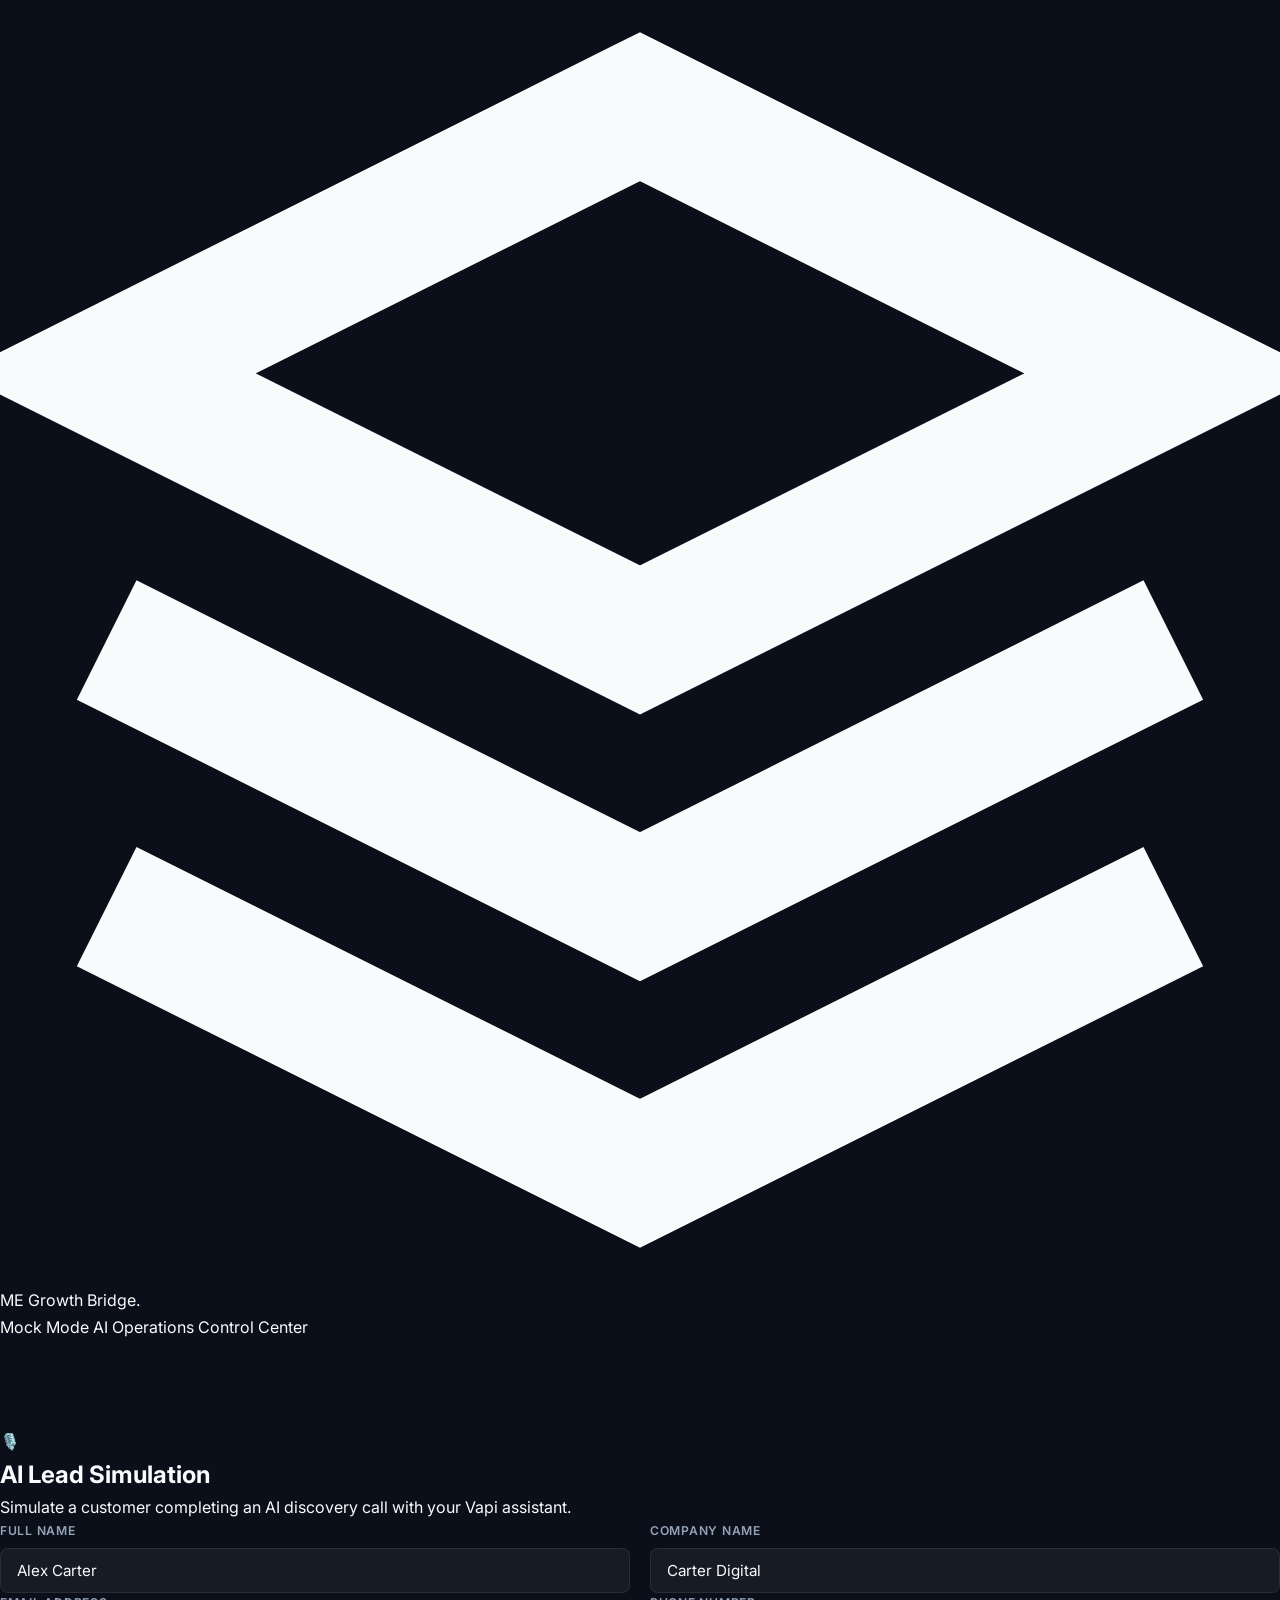
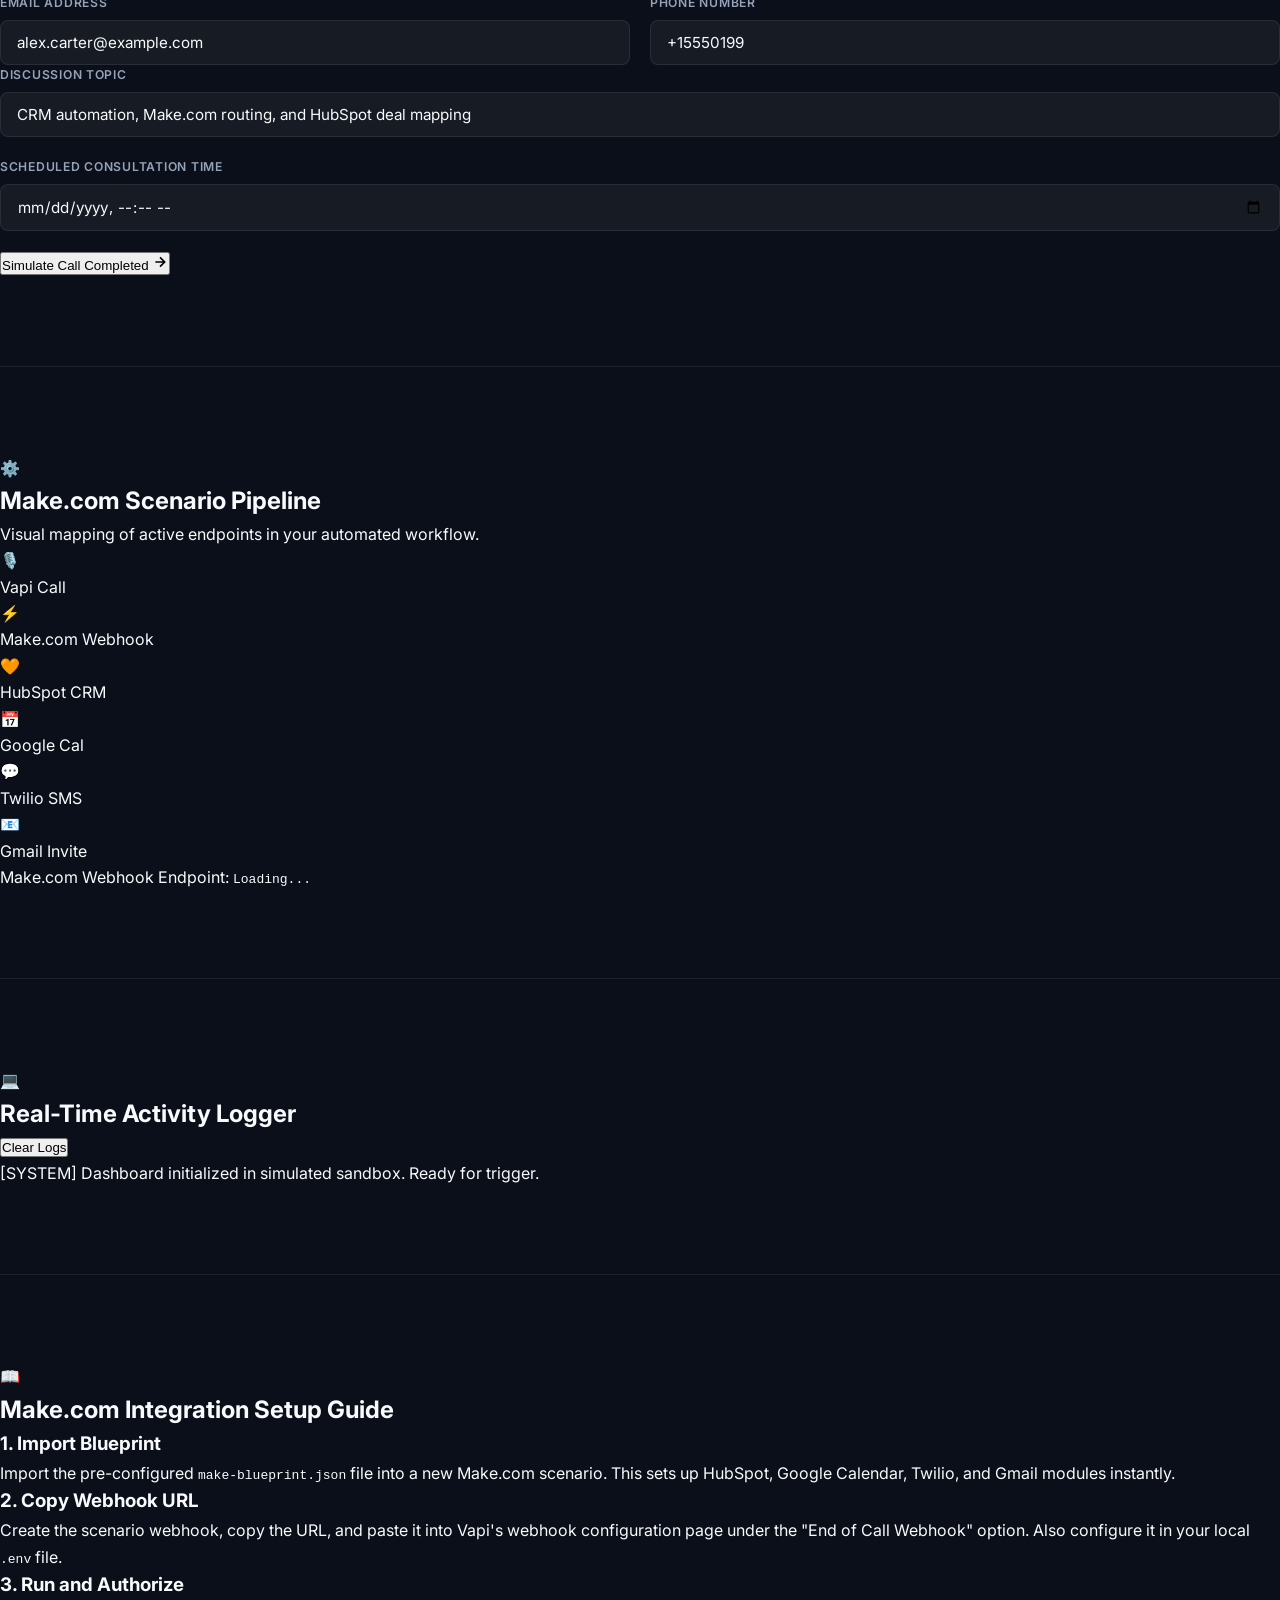
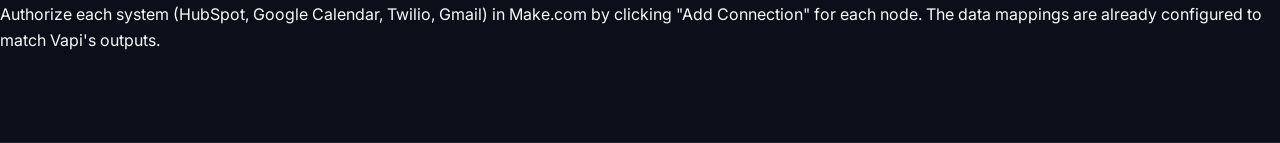
==== index.html @ a1685a14 "Update print message from 'Hello' to 'Goodbye'" ====
<!DOCTYPE html>
<html lang="en">
<head>
  <meta charset="UTF-8">
  <meta name="viewport" content="width=device-width, initial-scale=1.0">
  <title>AI Operations Control Center | ME Growth Bridge</title>
  <link rel="preconnect" href="https://fonts.googleapis.com">
  <link rel="preconnect" href="https://fonts.gstatic.com" crossorigin>
  <link href="https://fonts.googleapis.com/css2?family=Inter:wght@300;400;500;600;700&family=Outfit:wght@400;500;600;700;800&family=Space+Grotesk:wght@500;700&display=swap" rel="stylesheet">
  <link rel="stylesheet" href="styles.css">
</head>
<body>

  <!-- Top Decorative Orbs -->
  <div class="decor-orb orb-gold"></div>
  <div class="decor-orb orb-cyan"></div>
  <div class="grid-lines"></div>

  <div class="app-container">
    <!-- Header -->
    <header class="main-header">
      <div class="logo-area">
        <svg class="logo-icon" viewBox="0 0 24 24" fill="none" stroke="currentColor" stroke-width="2.5">
          <path d="M12 2L2 7l10 5 10-5-10-5zM2 17l10 5 10-5M2 12l10 5 10-5" />
        </svg>
        <span class="logo-text">ME Growth <span class="logo-accent">Bridge.</span></span>
      </div>
      <div class="header-status">
        <span class="status-indicator live" id="connectionStatus">Mock Mode</span>
        <span class="status-label">AI Operations Control Center</span>
      </div>
    </header>

    <!-- Main Workspace Grid -->
    <div class="dashboard-grid">
      
      <!-- Left Panel: Simulator Form -->
      <section class="panel glass-card simulator-panel">
        <div class="panel-header">
          <div class="panel-icon">🎙️</div>
          <h2>AI Lead Simulation</h2>
        </div>
        <p class="panel-subtitle">Simulate a customer completing an AI discovery call with your Vapi assistant.</p>
        
        <form id="simulatorForm">
          <div class="form-row">
            <div class="form-group">
              <label for="leadName">Full Name</label>
              <input type="text" id="leadName" value="Alex Carter" placeholder="e.g. Alex Carter" required>
            </div>
            <div class="form-group">
              <label for="leadCompany">Company Name</label>
              <input type="text" id="leadCompany" value="Carter Digital" placeholder="e.g. Carter Digital" required>
            </div>
          </div>

          <div class="form-row">
            <div class="form-group">
              <label for="leadEmail">Email Address</label>
              <input type="email" id="leadEmail" value="alex.carter@example.com" placeholder="e.g. alex@example.com" required>
            </div>
            <div class="form-group">
              <label for="leadPhone">Phone Number</label>
              <input type="tel" id="leadPhone" value="+15550199" placeholder="e.g. +15550199" required>
            </div>
          </div>

          <div class="form-group">
            <label for="leadTopic">Discussion Topic</label>
            <input type="text" id="leadTopic" value="CRM automation, Make.com routing, and HubSpot deal mapping" placeholder="What does the lead want to discuss?" required>
          </div>

          <div class="form-group">
            <label for="scheduledTime">Scheduled Consultation Time</label>
            <input type="datetime-local" id="scheduledTime" required>
          </div>

          <button type="submit" class="btn-trigger" id="triggerBtn">
            <span class="btn-text">Simulate Call Completed</span>
            <svg class="btn-arrow" viewBox="0 0 24 24" fill="none" stroke="currentColor" stroke-width="2.5"><path d="M5 12h14M12 5l7 7-7 7"/></svg>
          </button>
        </form>
      </section>

      <!-- Right Panel: Visual flow & mapping -->
      <section class="panel glass-card orchestrator-panel">
        <div class="panel-header">
          <div class="panel-icon">⚙️</div>
          <h2>Make.com Scenario Pipeline</h2>
        </div>
        <p class="panel-subtitle">Visual mapping of active endpoints in your automated workflow.</p>

        <!-- Pipeline Diagram -->
        <div class="pipeline-container">
          <div class="pipeline-row">
            <div class="node node-vapi active" id="node-vapi">
              <div class="node-icon">🎙️</div>
              <span class="node-label">Vapi Call</span>
            </div>
            
            <div class="pipeline-link">
              <div class="link-pulse" id="pulse-vapi-make"></div>
            </div>

            <div class="node node-make" id="node-make">
              <div class="node-icon">⚡</div>
              <span class="node-label">Make.com Webhook</span>
            </div>
          </div>

          <div class="pipeline-branches">
            <!-- HubSpot -->
            <div class="branch-path">
              <div class="branch-line line-hubspot"></div>
              <div class="node node-endpoint" id="node-hubspot">
                <div class="node-icon">🧡</div>
                <span class="node-label">HubSpot CRM</span>
              </div>
            </div>

            <!-- Calendar -->
            <div class="branch-path">
              <div class="branch-line line-calendar"></div>
              <div class="node node-endpoint" id="node-calendar">
                <div class="node-icon">📅</div>
                <span class="node-label">Google Cal</span>
              </div>
            </div>

            <!-- Twilio -->
            <div class="branch-path">
              <div class="branch-line line-twilio"></div>
              <div class="node node-endpoint" id="node-twilio">
                <div class="node-icon">💬</div>
                <span class="node-label">Twilio SMS</span>
              </div>
            </div>

            <!-- Gmail -->
            <div class="branch-path">
              <div class="branch-line line-gmail"></div>
              <div class="node node-endpoint" id="node-gmail">
                <div class="node-icon">📧</div>
                <span class="node-label">Gmail Invite</span>
              </div>
            </div>
          </div>
        </div>

        <div class="webhook-display">
          <span class="webhook-label">Make.com Webhook Endpoint:</span>
          <code class="webhook-url" id="webhookUrlText">Loading...</code>
        </div>
      </section>

    </div>

    <!-- Live Execution Logs -->
    <section class="panel glass-card console-panel">
      <div class="panel-header">
        <div class="panel-icon">💻</div>
        <h2>Real-Time Activity Logger</h2>
        <button class="btn-clear" id="clearLogsBtn">Clear Logs</button>
      </div>
      <div class="console-body" id="consoleLogs">
        <div class="console-line system">[SYSTEM] Dashboard initialized in simulated sandbox. Ready for trigger.</div>
      </div>
    </section>

    <!-- Bottom Guide Panel -->
    <section class="panel glass-card guide-panel">
      <div class="panel-header">
        <div class="panel-icon">📖</div>
        <h2>Make.com Integration Setup Guide</h2>
      </div>
      <div class="guide-grid">
        <div class="guide-step">
          <h3>1. Import Blueprint</h3>
          <p>Import the pre-configured <code class="code-link" onclick="location.href='/make-blueprint.json'">make-blueprint.json</code> file into a new Make.com scenario. This sets up HubSpot, Google Calendar, Twilio, and Gmail modules instantly.</p>
        </div>
        <div class="guide-step">
          <h3>2. Copy Webhook URL</h3>
          <p>Create the scenario webhook, copy the URL, and paste it into Vapi's webhook configuration page under the "End of Call Webhook" option. Also configure it in your local <code>.env</code> file.</p>
        </div>
        <div class="guide-step">
          <h3>3. Run and Authorize</h3>
          <p>Authorize each system (HubSpot, Google Calendar, Twilio, Gmail) in Make.com by clicking "Add Connection" for each node. The data mappings are already configured to match Vapi's outputs.</p>
        </div>
      </div>
    </section>
  </div>

  <script src="app.js"></script>
</body>
</html>
---- styles.css ----
/* ── Reset ── */
*, *::before, *::after { box-sizing: border-box; margin: 0; padding: 0; }
:root {
--bg: #0B0F19;
--bg-mid: #111827;
--bg-card: rgba(17,24,39,0.6);
--border: rgba(255,255,255,0.08);
--border-gold: rgba(255,184,0,0.25);
--text: #F8FAFC;
--muted: #94A3B8;
--muted-light: #64748B;
--cyan: #00F0FF;
--cyan-dim: rgba(0,240,255,0.12);
--gold: #FFB800;
--gold-dim: rgba(255,184,0,0.12);
--font-display:'Space Grotesk', sans-serif;
--font-serif: 'DM Serif Display', Georgia, serif;
--font-body: 'Inter', sans-serif;
--radius-sm: 8px;
--radius-md: 16px;
--radius-lg: 24px;
--radius-xl: 32px;
--transition: 0.25s ease;
}

/* ── Selected Work ── */
.selected-work {
  margin-top: 2.5rem;
  padding: 1.25rem 1.75rem;
  background: var(--bg-card);
  border: 1px solid var(--border);
  border-radius: var(--radius-md);
  backdrop-filter: blur(12px);
  display: inline-flex;
  flex-direction: column;
  gap: 0.5rem;
  transition: border-color 0.35s ease, transform 0.35s ease;
}

.selected-work:hover {
  border-color: var(--border-gold);
  transform: translateY(-2px);
}

.selected-label {
  font-size: 0.68rem;
  text-transform: uppercase;
  letter-spacing: 0.18em;
  color: var(--gold);
  font-weight: 600;
  margin: 0;
}

.selected-companies {
  display: flex;
  align-items: center;
  gap: 0.85rem;
  flex-wrap: wrap;
  font-family: var(--font-display);
  font-size: 0.95rem;
  font-weight: 600;
  color: var(--text);
}

.selected-companies .divider {
  color: var(--gold);
  font-size: 0.55rem;
  opacity: 0.7;
}

.company-name {
  transition: color var(--transition);
}

.selected-work:hover .company-name {
  color: var(--gold);
}

@media (max-width: 768px) {
  .selected-work {
    width: 100%;
    text-align: center;
    align-items: center;
    padding: 1.25rem 1rem;
  }
  .selected-companies {
    justify-content: center;
  }
}html {
  scroll-behavior: smooth;
}

body {
  font-family: var(--font-body);
  background: var(--bg);
  color: var(--text);
  line-height: 1.65;
  overflow-x: hidden;
  -webkit-font-smoothing: antialiased;
}

a {
  color: inherit;
  text-decoration: none;
}

ul {
  list-style: none;
}

img {
  max-width: 100%;
  display: block;
}

::-webkit-scrollbar {
  width: 6px;
}

::-webkit-scrollbar-track {
  background: var(--bg);
}

::-webkit-scrollbar-thumb {
  background: var(--muted-light);
  border-radius: 3px;
}

/* ── Reveal Animation ── */
.reveal {
  opacity: 0;
  transform: translateY(28px);
  transition: opacity 0.75s cubic-bezier(0.16,1,0.3,1), transform 0.75s cubic-bezier(0.16,1,0.3,1);
}

.reveal.active {
  opacity: 1;
  transform: translateY(0);
}

/* ── Container ── */
.container {
  max-width: 1120px;
  margin: 0 auto;
  padding: 0 2rem;
}

/* ============================================
   NAVIGATION
   ============================================ */

nav {
  position: fixed;
  top: 0;
  left: 0;
  right: 0;
  z-index: 100;
  padding: 1.25rem 0;
  transition: all 0.3s ease;
}

nav.scrolled {
  background: rgba(11,15,25,0.88);
  backdrop-filter: blur(20px);
  -webkit-backdrop-filter: blur(20px);
  border-bottom: 1px solid var(--border);
  padding: 0.9rem 0;
}

nav .container {
  display: flex;
  justify-content: space-between;
  align-items: center;
}

/* ── FIXED: Navbar Logo ── */
.nav-brand{
    display:flex;
    align-items:center;
    gap:12px;
    text-decoration:none;
}

.brand-logo{
    width:44px;
    height:44px;
    display:block;
    flex-shrink:0;
}

.brand-text{
    font-family:var(--font-display);
    font-size:1rem;
    font-weight:700;
    color:var(--text);
    white-space:nowrap;
    line-height:1;
}

.brand-text .accent{
    color:var(--gold);
}

/* ── Nav Links ── */
.nav-links {
  display: flex;
  align-items: center;
  gap: 2rem;
  list-style: none;
}

.nav-links a {
  font-size: 0.88rem;
  font-weight: 500;
  color: var(--muted);
  transition: color var(--transition);
  position: relative;
}

.nav-links a:hover {
  color: var(--text);
}

.nav-links a::after {
  content: '';
  position: absolute;
  bottom: -4px;
  left: 0;
  width: 0;
  height: 1px;
  background: var(--cyan);
  transition: width var(--transition);
}

.nav-links a:hover::after {
  width: 100%;
}

.nav-cta {
  background: linear-gradient(135deg, var(--cyan), #00c2cc) !important;
  color: var(--bg) !important;
  padding: 0.55rem 1.25rem;
  border-radius: 100px;
  font-weight: 600;
  transition: transform var(--transition), box-shadow var(--transition) !important;
}

.nav-cta::after {
  display: none !important;
}

.nav-cta:hover {
  transform: translateY(-2px);
  box-shadow: 0 8px 24px rgba(0,240,255,0.28) !important;
}

/* ── Mobile Toggle ── */
.nav-toggle {
  display: none;
  flex-direction: column;
  gap: 5px;
  background: none;
  border: none;
  cursor: pointer;
  padding: 4px;
}

.nav-toggle span {
  display: block;
  width: 22px;
  height: 2px;
  background: var(--text);
  border-radius: 2px;
  transition: transform var(--transition), opacity var(--transition);
}

.nav-toggle.active span:nth-child(1) {
  transform: translateY(7px) rotate(45deg);
}

.nav-toggle.active span:nth-child(2) {
  opacity: 0;
}

.nav-toggle.active span:nth-child(3) {
  transform: translateY(-7px) rotate(-45deg);
}

/* ── Mobile Menu ── */
.mobile-menu {
  display: none;
  position: absolute;
  top: 100%;
  left: 0;
  right: 0;
  z-index: 99;
  background: rgba(11,15,25,0.97);
  backdrop-filter: blur(20px);
  border-bottom: 1px solid var(--border);
  padding: 1.5rem 2rem;
}

.mobile-menu.active {
  display: block;
}

.mobile-menu ul {
  display: flex;
  flex-direction: column;
  gap: 1.25rem;
}

.mobile-menu a {
  font-size: 1rem;
  font-weight: 500;
  color: var(--muted);
  transition: color var(--transition);
}

.mobile-menu a:hover {
  color: var(--text);
}

/* ============================================
   HERO SECTION
   ============================================ */

.hero {
  min-height: 100vh;
  display: flex;
  align-items: center;
  position: relative;
  overflow: hidden;
  padding-top: 80px;
}

.hero-bg {
  position: absolute;
  inset: 0;
  z-index: 0;
}

.orb {
  position: absolute;
  border-radius: 50%;
  filter: blur(80px);
  opacity: 0.35;
  animation: float 20s infinite ease-in-out;
}

.orb-1 {
  width: 560px;
  height: 560px;
  background: var(--cyan);
  top: -180px;
  right: -80px;
  animation-delay: 0s;
}

.orb-2 {
  width: 480px;
  height: 480px;
  background: var(--gold);
  bottom: -120px;
  left: -80px;
  animation-delay: -6s;
}

.orb-3 {
  width: 280px;
  height: 280px;
  background: #8B5CF6;
  top: 40%;
  left: 32%;
  opacity: 0.18;
  animation-delay: -12s;
}

@keyframes float {
  0%, 100% { transform: translate(0,0) scale(1); }
  33% { transform: translate(28px,-28px) scale(1.08); }
  66% { transform: translate(-18px,18px) scale(0.94); }
}

.grid-overlay {
  position: absolute;
  inset: 0;
  background-image:
    linear-gradient(rgba(255,255,255,0.025) 1px, transparent 1px),
    linear-gradient(90deg, rgba(255,255,255,0.025) 1px, transparent 1px);
  background-size: 60px 60px;
  mask-image: radial-gradient(ellipse at center, black 40%, transparent 80%);
  -webkit-mask-image: radial-gradient(ellipse at center, black 40%, transparent 80%);
  z-index: 1;
}

.hero-content {
  position: relative;
  z-index: 2;
  max-width: 860px;
}

.hero-badge {
  display: inline-flex;
  align-items: center;
  gap: 8px;
  padding: 7px 16px;
  background: var(--cyan-dim);
  border: 1px solid rgba(0,240,255,0.2);
  border-radius: 100px;
  font-size: 0.82rem;
  color: var(--cyan);
  margin-bottom: 2rem;
  backdrop-filter: blur(10px);
}

.hero-badge .dot {
  width: 7px;
  height: 7px;
  background: var(--cyan);
  border-radius: 50%;
  animation: pulse 2s infinite;
}

@keyframes pulse {
  0%, 100% { opacity: 1; }
  50% { opacity: 0.3; }
}

.hero-eyebrow {
  font-size: 0.72rem;
  font-weight: 600;
  letter-spacing: 0.18em;
  text-transform: uppercase;
  color: var(--muted);
  margin-bottom: 0.75rem;
}

.hero h1 {
  font-family: var(--font-serif);
  font-size: clamp(2.4rem, 6vw, 3.8rem);
  font-weight: 400;
  line-height: 1.1;
  margin-bottom: 1.25rem;
}

.hero h1 .line-gold {
  color: var(--gold);
}

.hero h1 .line-cyan {
  color: var(--cyan);
}

.hero-sub {
  font-size: clamp(0.95rem, 1.8vw, 1.1rem);
  color: var(--muted);
  max-width: 560px;
  margin-bottom: 0.75rem;
  line-height: 1.7;
}

.hero-avail {
  font-size: 0.95rem;
  font-weight: 600;
  color: var(--text);
  max-width: 560px;
  margin-bottom: 1.75rem;
}

.hero-actions {
  display: flex;
  flex-wrap: wrap;
  gap: 0.75rem;
  margin-bottom: 1.75rem;
}

/* ── Buttons ── */
.btn-primary {
  display: inline-flex;
  align-items: center;
  gap: 8px;
  padding: 0.7rem 1.6rem;
  background: linear-gradient(135deg, var(--gold), #e0a800);
  color: #0B0F19;
  font-weight: 700;
  font-size: 0.88rem;
  border: none;
  border-radius: var(--radius-sm);
  cursor: pointer;
  transition: transform var(--transition), box-shadow var(--transition);
}

.btn-primary:hover {
  transform: translateY(-2px);
  box-shadow: 0 12px 32px rgba(255,184,0,0.3);
}

.btn-ghost {
  display: inline-flex;
  align-items: center;
  gap: 8px;
  padding: 0.7rem 1.6rem;
  background: transparent;
  color: var(--text);
  font-weight: 500;
  font-size: 0.88rem;
  border: 1px solid var(--border);
  border-radius: var(--radius-sm);
  transition: border-color var(--transition), color var(--transition), transform var(--transition);
}

.btn-ghost:hover {
  border-color: var(--cyan);
  color: var(--cyan);
  transform: translateY(-2px);
}

/* ── Language Pills ── */
.lang-pills {
  display: flex;
  flex-wrap: wrap;
  gap: 0.5rem;
}

.lang-pill {
  padding: 0.3rem 0.75rem;
  background: var(--bg-card);
  border: 1px solid var(--border);
  border-radius: 100px;
  font-size: 0.78rem;
  color: var(--muted);
  backdrop-filter: blur(8px);
  transition: border-color var(--transition), color var(--transition);
}

.lang-pill:hover {
  border-color: var(--gold);
  color: var(--gold);
}

/* ── Selected Work ── */
.selected-work {
  margin-top: 2.5rem;
  padding: 1.25rem 1.75rem;
  background: rgba(17, 24, 39, 0.6);
  border: 1px solid rgba(255, 255, 255, 0.08);
  border-radius: 16px;
  backdrop-filter: blur(12px);
  -webkit-backdrop-filter: blur(12px);
  display: inline-flex;
  flex-direction: column;
  gap: 0.5rem;
  transition: border-color 0.35s ease, transform 0.35s ease;
}

.selected-work:hover {
  border-color: rgba(255, 184, 0, 0.25);
  transform: translateY(-2px);
}

.selected-label {
  font-size: 0.68rem;
  text-transform: uppercase;
  letter-spacing: 0.18em;
  color: #FFB800;
  font-weight: 600;
  margin: 0;
}

.selected-companies {
  display: flex;
  align-items: center;
  gap: 0.85rem;
  flex-wrap: wrap;
  font-family: 'Space Grotesk', sans-serif;
  font-size: 0.95rem;
  font-weight: 600;
  color: #F8FAFC;
}

.selected-companies .divider {
  color: #FFB800;
  font-size: 0.55rem;
  opacity: 0.7;
}

.company-name {
  transition: color 0.25s ease;
}

.selected-work:hover .company-name {
  color: #FFB800;
}

@media (max-width: 768px) {
  .selected-work {
    width: 100%;
    text-align: center;
    align-items: center;
    padding: 1.25rem 1rem;
  }
  .selected-companies {
    justify-content: center;
  }
}

/* ============================================
   CREDIBILITY STRIP
   ============================================ */

.credibility {
  padding: 3.5rem 0;
  border-bottom: 1px solid var(--border);
}

.cred-grid {
  display: grid;
  grid-template-columns: repeat(4, 1fr);
  gap: 1px;
  background: var(--border);
  border: 1px solid var(--border);
  border-radius: var(--radius-md);
  overflow: hidden;
}

.cred-card {
  background: var(--bg-card);
  padding: 1.75rem 1.25rem;
  display: flex;
  flex-direction: column;
  align-items: center;
  gap: 0.5rem;
  text-align: center;
  backdrop-filter: blur(12px);
  transition: background var(--transition);
}

.cred-card:hover {
  background: rgba(255,184,0,0.06);
}

.cred-icon {
  color: var(--gold);
  font-size: 0.55rem;
  opacity: 0.7;
}

.cred-number {
  font-family: var(--font-display);
  font-size: 1.5rem;
  font-weight: 700;
  color: var(--cyan);
  word-break: break-word;
  overflow-wrap: break-word;
}

.cred-label {
  font-size: 0.82rem;
  font-weight: 600;
  color: var(--muted);
  line-height: 1.3;
}

/* ============================================
   SECTION SHARED STYLES
   ============================================ */

section {
  padding: 5.5rem 0;
  border-bottom: 1px solid var(--border);
}

.section-eyebrow {
  font-size: 0.72rem;
  font-weight: 600;
  letter-spacing: 0.18em;
  text-transform: uppercase;
  color: var(--gold);
  margin-bottom: 0.75rem;
}

.section-title {
  font-family: var(--font-serif);
  font-size: clamp(1.75rem, 4vw, 2.6rem);
  font-weight: 400;
  line-height: 1.2;
  margin-bottom: 1.25rem;
}

.section-desc {
  color: var(--muted);
  font-size: 1rem;
  max-width: 580px;
  line-height: 1.7;
}

.ampersand {
  color: var(--gold);
  font-style: italic;
}

/* ============================================
   FEATURED PROJECT
   ============================================ */

.project-card {
  border-radius: var(--radius-xl);
  border: 1px solid var(--border);
  background: var(--bg-card);
  overflow: hidden;
  backdrop-filter: blur(16px);
  transition: transform 0.35s ease, border-color 0.35s ease, box-shadow 0.35s ease;
  cursor: pointer;
}

.project-card:hover {
  transform: translateY(-5px);
  border-color: rgba(255,184,0,0.3);
  box-shadow: 0 20px 56px rgba(0,0,0,0.4);
}

.project-thumbnail {
  position: relative;
  overflow: hidden;
  aspect-ratio: 16/7;
  background: #0d1017;
}

.project-thumbnail img {
  width: 100%;
  height: 100%;
  object-fit: cover;
  opacity: 0.78;
  transition: transform 0.45s ease, opacity 0.35s ease;
}

.project-card:hover .project-thumbnail img {
  transform: scale(1.03);
  opacity: 0.9;
}

.play-button {
  position: absolute;
  left: 50%;
  top: 50%;
  transform: translate(-50%, -50%);
  width: 72px;
  height: 72px;
  border-radius: 50%;
  background: rgba(255,184,0,0.92);
  display: flex;
  align-items: center;
  justify-content: center;
  box-shadow: 0 12px 32px rgba(255,184,0,0.3);
  transition: transform 0.3s ease, box-shadow 0.3s ease;
}

.play-button svg {
  width: 28px;
  height: 28px;
  fill: #0B0F19;
  margin-left: 3px;
}

.project-card:hover .play-button {
  transform: translate(-50%, -50%) scale(1.1);
}

.project-overlay {
  position: absolute;
  left: 0;
  right: 0;
  bottom: 0;
  padding: 1.25rem 1.5rem;
  background: linear-gradient(to top, rgba(8,10,18,0.88), transparent);
  display: flex;
  justify-content: flex-end;
}

.overlay-label {
  font-size: 0.72rem;
  color: var(--gold);
  text-transform: uppercase;
  letter-spacing: 0.12em;
  font-weight: 700;
}

.project-meta-wrap {
  padding: 2rem;
}

.project-tags {
  display: flex;
  flex-wrap: wrap;
  gap: 0.6rem;
  margin-bottom: 1.5rem;
}

.tag {
  padding: 0.4rem 0.85rem;
  border-radius: 100px;
  background: var(--cyan-dim);
  border: 1px solid rgba(0,240,255,0.18);
  color: #67c8ff;
  font-size: 0.76rem;
  font-weight: 600;
}

.project-desc {
  color: var(--muted);
  font-size: 0.95rem;
  line-height: 1.85;
  max-width: 780px;
  margin-bottom: 1.75rem;
}

.project-facts {
  display: grid;
  gap: 1.1rem;
  margin-bottom: 1.75rem;
}

.fact {
  padding-bottom: 0.85rem;
  border-bottom: 1px solid rgba(255,255,255,0.06);
}

.fact:last-child {
  border-bottom: none;
  padding-bottom: 0;
}

.fact-label {
  display: block;
  color: var(--gold);
  font-size: 0.72rem;
  text-transform: uppercase;
  letter-spacing: 0.15em;
  font-weight: 700;
  margin-bottom: 0.3rem;
}

.fact-value {
  display: block;
  color: var(--text);
  font-size: 0.92rem;
  line-height: 1.7;
}

.project-note {
  margin-top: 1.25rem;
  padding-left: 1rem;
  border-left: 2px solid var(--gold);
  color: var(--muted);
  font-size: 0.86rem;
  font-style: italic;
  line-height: 1.75;
}

.project-link {
  display: inline-flex;
  align-items: center;
  gap: 0.5rem;
  color: var(--gold);
  font-size: 0.9rem;
  font-weight: 600;
  margin-top: 1.25rem;
  transition: gap var(--transition);
}

.project-link svg {
  width: 15px;
  height: 15px;
  transition: transform var(--transition);
}

.project-card:hover .project-link {
  gap: 0.75rem;
}

.project-card:hover .project-link svg {
  transform: translate(3px, -3px);
}

/* ============================================
   VOICE AI PROJECT SECTION
   ============================================ */

/* ── Card layout ── */
.voice-ai-card {
  display: grid;
  grid-template-columns: 1fr 1fr;
  gap: 2.5rem;
  background: var(--bg-card);
  border: 1px solid var(--border);
  border-radius: var(--radius-xl);
  padding: 2.5rem;
  backdrop-filter: blur(16px);
  overflow: hidden;
  position: relative;
}

.voice-ai-card::before {
  content: '';
  position: absolute;
  inset: 0;
  background: radial-gradient(ellipse at 80% 20%, rgba(0,240,255,0.04) 0%, transparent 60%),
              radial-gradient(ellipse at 20% 80%, rgba(255,184,0,0.04) 0%, transparent 60%);
  pointer-events: none;
}

/* ── Tag variant: gold ── */
.tag-gold {
  background: var(--gold-dim) !important;
  border-color: rgba(255,184,0,0.25) !important;
  color: var(--gold) !important;
}

/* ── Status badge ── */
.status-badge {
  display: inline-flex;
  align-items: center;
  gap: 6px;
  padding: 0.25rem 0.75rem;
  background: rgba(139,92,246,0.12);
  border: 1px solid rgba(139,92,246,0.25);
  border-radius: 100px;
  font-size: 0.8rem;
  font-weight: 600;
  color: #c4b5fd;
}

.status-dot {
  width: 6px;
  height: 6px;
  border-radius: 50%;
  background: #a78bfa;
  animation: pulse 2s infinite;
}

/* ── Pipeline container ── */
.vai-pipeline {
  display: flex;
  flex-direction: column;
  align-items: center;
  gap: 0;
  padding: 1.5rem 1rem;
  background: rgba(7,10,19,0.5);
  border: 1px solid var(--border);
  border-radius: var(--radius-lg);
  position: relative;
}

.pipeline-label {
  font-size: 0.68rem;
  text-transform: uppercase;
  letter-spacing: 0.16em;
  font-weight: 700;
  color: var(--muted-light);
  margin-bottom: 1.25rem;
  align-self: flex-start;
}

/* ── Pipeline nodes (main chain) ── */
.pipe-node {
  display: flex;
  flex-direction: column;
  align-items: center;
  gap: 0.4rem;
  padding: 0.85rem 1.1rem;
  border-radius: var(--radius-md);
  border: 1px solid var(--border);
  background: rgba(17,24,39,0.8);
  width: 100%;
  transition: border-color var(--transition), box-shadow var(--transition);
  position: relative;
  z-index: 2;
}

.pipe-node__icon {
  width: 36px;
  height: 36px;
  display: flex;
  align-items: center;
  justify-content: center;
  border-radius: var(--radius-sm);
}

.pipe-node__icon svg {
  width: 20px;
  height: 20px;
}

.pipe-node__label {
  font-family: var(--font-display);
  font-size: 0.85rem;
  font-weight: 700;
  color: var(--text);
}

.pipe-node__sub {
  font-size: 0.72rem;
  color: var(--muted);
  font-weight: 400;
}

/* Node color variants */
.pipe-node--user {
  border-color: rgba(255,255,255,0.1);
}
.pipe-node--user .pipe-node__icon {
  background: rgba(255,255,255,0.06);
  color: var(--muted);
}

.pipe-node--vapi {
  border-color: rgba(0,240,255,0.25);
}
.pipe-node--vapi .pipe-node__icon {
  background: rgba(0,240,255,0.1);
  color: var(--cyan);
}
.pipe-node--vapi .pipe-node__icon svg { stroke: var(--cyan); }

.pipe-node--webhook {
  border-color: rgba(139,92,246,0.3);
}
.pipe-node--webhook .pipe-node__icon {
  background: rgba(139,92,246,0.1);
}
.pipe-node--webhook .pipe-node__icon svg { stroke: #a78bfa; }

.pipe-node--make {
  border-color: rgba(255,184,0,0.35);
  box-shadow: 0 0 20px rgba(255,184,0,0.08);
}
.pipe-node--make .pipe-node__icon {
  background: rgba(255,184,0,0.12);
}
.pipe-node--make .pipe-node__icon svg { stroke: var(--gold); }

/* ── Connector arrows ── */
.pipe-arrow {
  width: 2px;
  height: 22px;
  display: flex;
  align-items: center;
  justify-content: center;
  position: relative;
  z-index: 1;
}

.pipe-arrow__line {
  width: 2px;
  height: 100%;
  background: linear-gradient(to bottom, rgba(255,255,255,0.1), rgba(255,255,255,0.05));
  position: relative;
  overflow: hidden;
}

.pipe-arrow__pulse {
  position: absolute;
  top: -8px;
  left: 0;
  width: 2px;
  height: 8px;
  background: linear-gradient(to bottom, transparent, var(--cyan), transparent);
  animation: flow-down 1.8s ease-in-out infinite;
  border-radius: 2px;
}

@keyframes flow-down {
  0%   { top: -8px; opacity: 0; }
  20%  { opacity: 1; }
  80%  { opacity: 1; }
  100% { top: 100%; opacity: 0; }
}

/* ── Branch connector (Make -> 4 destinations) ── */
.pipe-branch {
  width: 100%;
  display: flex;
  flex-direction: column;
  align-items: center;
  position: relative;
}

.pipe-branch__stem {
  width: 2px;
  height: 16px;
  background: linear-gradient(to bottom, rgba(255,184,0,0.4), rgba(255,184,0,0.15));
  position: relative;
  overflow: hidden;
}

.pipe-branch__stem::after {
  content: '';
  position: absolute;
  top: -8px;
  left: 0;
  width: 2px;
  height: 8px;
  background: linear-gradient(to bottom, transparent, var(--gold), transparent);
  animation: flow-down-gold 1.8s ease-in-out 1.2s infinite;
  border-radius: 2px;
}

@keyframes flow-down-gold {
  0%   { top: -8px; opacity: 0; }
  20%  { opacity: 1; }
  80%  { opacity: 1; }
  100% { top: 100%; opacity: 0; }
}

.pipe-branch__rail {
  width: 100%;
  height: 2px;
  background: linear-gradient(to right, transparent 12.5%, rgba(255,184,0,0.3) 12.5%, rgba(255,184,0,0.3) 87.5%, transparent 87.5%);
}

/* ── 4 Destination nodes ── */
.pipe-destinations {
  width: 100%;
  display: grid;
  grid-template-columns: repeat(4, 1fr);
  gap: 0.6rem;
  margin-top: 0;
}

.pipe-dest {
  display: flex;
  flex-direction: column;
  align-items: center;
  gap: 0;
}

.pipe-dest__drop {
  width: 2px;
  height: 14px;
  background: rgba(255,255,255,0.08);
  position: relative;
  overflow: hidden;
}

.pipe-dest__drop::after {
  content: '';
  position: absolute;
  top: -6px;
  left: 0;
  width: 2px;
  height: 6px;
  background: linear-gradient(to bottom, transparent, rgba(255,255,255,0.4), transparent);
  animation: flow-down 1.8s ease-in-out infinite;
  border-radius: 2px;
}

.pipe-dest--hubspot .pipe-dest__drop::after { background: linear-gradient(to bottom, transparent, #ff7a59, transparent); }
.pipe-dest--calendar .pipe-dest__drop::after { background: linear-gradient(to bottom, transparent, #4285f4, transparent); }
.pipe-dest--twilio .pipe-dest__drop::after { background: linear-gradient(to bottom, transparent, #f22f46, transparent); }
.pipe-dest--gmail .pipe-dest__drop::after { background: linear-gradient(to bottom, transparent, #34a853, transparent); }

.pipe-dest__node {
  display: flex;
  flex-direction: column;
  align-items: center;
  gap: 0.35rem;
  padding: 0.75rem 0.4rem;
  border-radius: var(--radius-sm);
  border: 1px solid var(--border);
  background: rgba(17,24,39,0.9);
  width: 100%;
  font-size: 0.68rem;
  font-weight: 600;
  color: var(--muted);
  text-align: center;
  transition: border-color var(--transition), transform var(--transition), box-shadow var(--transition);
  line-height: 1.2;
}

.pipe-dest__node svg {
  width: 18px;
  height: 18px;
  flex-shrink: 0;
}

/* Destination brand colours */
.pipe-dest--hubspot .pipe-dest__node {
  border-color: rgba(255,122,89,0.2);
}
.pipe-dest--hubspot .pipe-dest__node svg { stroke: #ff7a59; }
.pipe-dest--hubspot .pipe-dest__node:hover {
  border-color: rgba(255,122,89,0.5);
  box-shadow: 0 4px 16px rgba(255,122,89,0.12);
  transform: translateY(-2px);
  color: var(--text);
}

.pipe-dest--calendar .pipe-dest__node {
  border-color: rgba(66,133,244,0.2);
}
.pipe-dest--calendar .pipe-dest__node svg { stroke: #4285f4; }
.pipe-dest--calendar .pipe-dest__node:hover {
  border-color: rgba(66,133,244,0.5);
  box-shadow: 0 4px 16px rgba(66,133,244,0.12);
  transform: translateY(-2px);
  color: var(--text);
}

.pipe-dest--twilio .pipe-dest__node {
  border-color: rgba(242,47,70,0.2);
}
.pipe-dest--twilio .pipe-dest__node svg { stroke: #f22f46; }
.pipe-dest--twilio .pipe-dest__node:hover {
  border-color: rgba(242,47,70,0.5);
  box-shadow: 0 4px 16px rgba(242,47,70,0.12);
  transform: translateY(-2px);
  color: var(--text);
}

.pipe-dest--gmail .pipe-dest__node {
  border-color: rgba(52,168,83,0.2);
}
.pipe-dest--gmail .pipe-dest__node svg { stroke: #34a853; }
.pipe-dest--gmail .pipe-dest__node:hover {
  border-color: rgba(52,168,83,0.5);
  box-shadow: 0 4px 16px rgba(52,168,83,0.12);
  transform: translateY(-2px);
  color: var(--text);
}

/* ── Responsive: collapse to single column on mobile ── */
@media (max-width: 900px) {
  .voice-ai-card {
    grid-template-columns: 1fr;
    padding: 2rem 1.5rem;
  }

  .vai-pipeline {
    padding: 1.5rem 1rem;
  }
}

@media (max-width: 480px) {
  .voice-ai-card {
    padding: 1.5rem 1.25rem;
    border-radius: var(--radius-lg);
  }

  .pipe-destinations {
    grid-template-columns: repeat(2, 1fr);
    gap: 0.75rem;
  }

  .pipe-dest__drop {
    display: none;
  }

  .pipe-dest__node {
    padding: 0.85rem 0.5rem;
    font-size: 0.72rem;
  }

  .pipe-branch__rail {
    display: none;
  }

  .pipe-branch__stem {
    display: none;
  }
}

/* ============================================
   EXECUTION GRID
   ============================================ */

.exec-grid {
  display: grid;
  grid-template-columns: repeat(2, 1fr);
  gap: 1.25rem;
}

.exec-card {
  background: var(--bg-card);
  border: 1px solid var(--border);
  border-radius: var(--radius-md);
  padding: 1.75rem;
  backdrop-filter: blur(12px);
  transition: border-color var(--transition), transform var(--transition);
}

.exec-card:hover {
  border-color: var(--border-gold);
  transform: translateY(-2px);
}

.exec-header {
  display: flex;
  align-items: center;
  gap: 0.6rem;
  margin-bottom: 1.1rem;
}

.exec-icon {
  color: var(--gold);
  font-size: 0.55rem;
  opacity: 0.8;
}

.exec-header h3 {
  font-size: 0.95rem;
  font-weight: 700;
  letter-spacing: 0.01em;
}

.exec-list {
  display: flex;
  flex-direction: column;
  gap: 0.6rem;
}

.exec-list li {
  font-size: 0.87rem;
  color: var(--muted);
  padding-left: 1rem;
  position: relative;
  line-height: 1.5;
}

.exec-list li::before {
  content: '';
  position: absolute;
  left: 0;
  top: 0.52em;
  width: 4px;
  height: 4px;
  background: var(--gold);
  border-radius: 50%;
  opacity: 0.6;
}

/* ============================================
   FOCUS SECTION
   ============================================ */

.focus-grid {
  display: grid;
  grid-template-columns: repeat(2, 1fr);
  gap: 1rem;
}

.focus-item {
  background: var(--bg-card);
  border: 1px solid var(--border);
  border-radius: var(--radius-md);
  padding: 1.4rem 1.6rem;
  display: flex;
  align-items: center;
  gap: 1rem;
  backdrop-filter: blur(12px);
  transition: border-color var(--transition);
}

.focus-item:hover {
  border-color: var(--border-gold);
}

.focus-bar {
  width: 3px;
  height: 26px;
  background: var(--gold);
  border-radius: 2px;
  flex-shrink: 0;
  opacity: 0.8;
}

.focus-item span {
  font-size: 0.92rem;
  font-weight: 600;
  letter-spacing: 0.01em;
}

/* ============================================
   PHILOSOPHY SECTION
   ============================================ */

.philosophy-inner {
  max-width: 700px;
}

.philosophy-text {
  font-family: var(--font-serif);
  font-size: clamp(1.1rem, 2.5vw, 1.35rem);
  font-style: italic;
  color: var(--muted);
  line-height: 1.8;
  border-left: 2px solid var(--gold);
  padding-left: 1.75rem;
}

/* ============================================
   CONTACT FORM
   ============================================ */

.contact-sub {
  color: var(--muted);
  font-size: 1rem;
  max-width: 520px;
  text-align: center;
  margin: -1.25rem auto 1rem;
}

.contact-email {
  text-align: center;
  margin: 0.75rem auto 1.5rem;
  font-size: 0.95rem;
  color: var(--muted);
}

.contact-email a {
  color: var(--gold);
  font-weight: 600;
  transition: color var(--transition);
}

.contact-email a:hover {
  color: #ffd040;
}

.contact-form {
  background: var(--bg-card);
  border: 1px solid var(--border);
  border-radius: var(--radius-xl);
  padding: 2.5rem;
  backdrop-filter: blur(16px);
}

.form-row {
  display: grid;
  grid-template-columns: 1fr 1fr;
  gap: 1.25rem;
}

.form-group {
  display: flex;
  flex-direction: column;
  gap: 0.45rem;
  margin-bottom: 1.25rem;
}

.form-row .form-group {
  margin-bottom: 0;
}

label {
  font-size: 0.76rem;
  font-weight: 600;
  color: var(--muted);
  letter-spacing: 0.06em;
  text-transform: uppercase;
}

input,
textarea {
  background: rgba(255,255,255,0.05);
  border: 1px solid var(--border);
  color: var(--text);
  border-radius: var(--radius-sm);
  padding: 0.75rem 1rem;
  font-family: var(--font-body);
  font-size: 0.95rem;
  width: 100%;
  transition: border-color var(--transition), background var(--transition);
}

input:focus,
textarea:focus {
  outline: none;
  border-color: var(--gold);
  background: rgba(255,184,0,0.05);
}

input::placeholder,
textarea::placeholder {
  color: var(--muted-light);
  font-size: 0.88rem;
}

textarea {
  resize: vertical;
  min-height: 130px;
  line-height: 1.6;
}

.btn-submit {
  display: flex;
  align-items: center;
  justify-content: center;
  gap: 0.6rem;
  width: 100%;
  background: var(--gold);
  color: #0B0F19;
  font-family: var(--font-body);
  font-weight: 700;
  font-size: 0.92rem;
  letter-spacing: 0.03em;
  padding: 0.9rem 1.5rem;
  border: none;
  border-radius: var(--radius-sm);
  cursor: pointer;
  margin-top: 0.5rem;
  transition: background var(--transition), transform var(--transition), box-shadow var(--transition);
}

.btn-submit:hover {
  background: #ffd040;
  transform: translateY(-2px);
  box-shadow: 0 10px 28px rgba(255,184,0,0.28);
}

.btn-submit:active {
  transform: translateY(0);
}

.btn-submit:disabled {
  opacity: 0.6;
  cursor: not-allowed;
  transform: none;
}

.btn-arrow {
  width: 16px;
  height: 16px;
  transition: transform var(--transition);
}

.btn-submit:hover .btn-arrow {
  transform: translateX(3px);
}

.form-success {
  display: none;
  margin-top: 1rem;
  padding: 0.875rem 1.25rem;
  border-radius: var(--radius-sm);
  font-size: 0.9rem;
  font-weight: 500;
  text-align: center;
  background: rgba(39,174,96,0.12);
  border: 1px solid rgba(39,174,96,0.3);
  color: #4ade80;
}

.form-error {
  display: none;
  margin-top: 1rem;
  padding: 0.875rem 1.25rem;
  border-radius: var(--radius-sm);
  font-size: 0.9rem;
  font-weight: 500;
  text-align: center;
  background: rgba(231,76,60,0.12);
  border: 1px solid rgba(231,76,60,0.3);
  color: #f87171;
}

/* ============================================
   FOOTER
   ============================================ */

footer{
    padding:3rem 0;
    text-align:center;
}

.footer-inner{
    display:flex;
    flex-direction:column;
    align-items:center;
    gap:.75rem;
}

.footer-brand{
    display:flex;
    align-items:center;
    gap:.65rem;
    text-decoration:none;
    color:var(--text);
    font-weight:700;
    font-size:.95rem;
}

.footer-brand img{
    width:34px;
    height:34px;
    display:block;
    object-fit:contain;
}

.footer-brand .accent{
    color:var(--gold);
}

.footer-note{
    font-size:.82rem;
    color:var(--muted);
    max-width:480px;
    line-height:1.65;
}

.footer-copy{
    font-size:.78rem;
    color:var(--muted-light);
}

/* ============================================
   VIDEO MODAL
   ============================================ */

.video-modal {
  display: none;
  position: fixed;
  inset: 0;
  background: rgba(0,0,0,0.88);
  z-index: 9999;
  justify-content: center;
  align-items: center;
}

.video-modal.is-open {
  display: flex;
}

.video-content {
  position: relative;
  width: 90%;
  max-width: 1000px;
  aspect-ratio: 16/9;
}

.video-content iframe {
  width: 100%;
  height: 100%;
  border-radius: var(--radius-md);
  border: none;
}

.video-close {
  position: absolute;
  top: -48px;
  right: 0;
  font-size: 2.25rem;
  color: white;
  background: none;
  border: none;
  cursor: pointer;
  line-height: 1;
  transition: color var(--transition);
}

.video-close:hover {
  color: var(--gold);
}

/* ============================================
   RESPONSIVE BREAKPOINTS
   ============================================ */

@media (max-width: 768px) {
  .nav-links {
    display: none;
  }

  .nav-toggle {
    display: flex;
  }

  .hero {
    padding-top: 5rem;
  }

  .hero h1 {
    font-size: 2.4rem;
  }

  .cred-grid {
    grid-template-columns: repeat(2, 1fr);
  }

  .exec-grid,
  .focus-grid {
    grid-template-columns: 1fr;
  }

  .form-row {
    grid-template-columns: 1fr;
  }

  .contact-form {
    padding: 1.75rem 1.25rem;
  }

  .project-thumbnail {
    aspect-ratio: 16/9;
  }

  .play-button {
    width: 58px;
    height: 58px;
  }

  .project-meta-wrap {
    padding: 1.25rem;
  }

  .footer-content {
    flex-direction: column;
    gap: 16px;
  }
}

@media (max-width: 480px) {
  .container {
    padding: 0 1.25rem;
  }

  .hero-actions {
    flex-direction: column;
  }

  .btn-primary,
  .btn-ghost {
    text-align: center;
    justify-content: center;
  }

  .cred-grid {
    grid-template-columns: 1fr 1fr;
  }

  .nav-brand {
    font-size: 0.95rem;
  }

  .nav-brand svg,
  .nav-brand img {
    width: 28px;
    height: 28px;
  }
}

/* Reduced motion preference */
@media (prefers-reduced-motion: reduce) {
  *,
  *::before,
  *::after {
    animation-duration: 0.01ms !important;
    transition-duration: 0.01ms !important;
  }
}
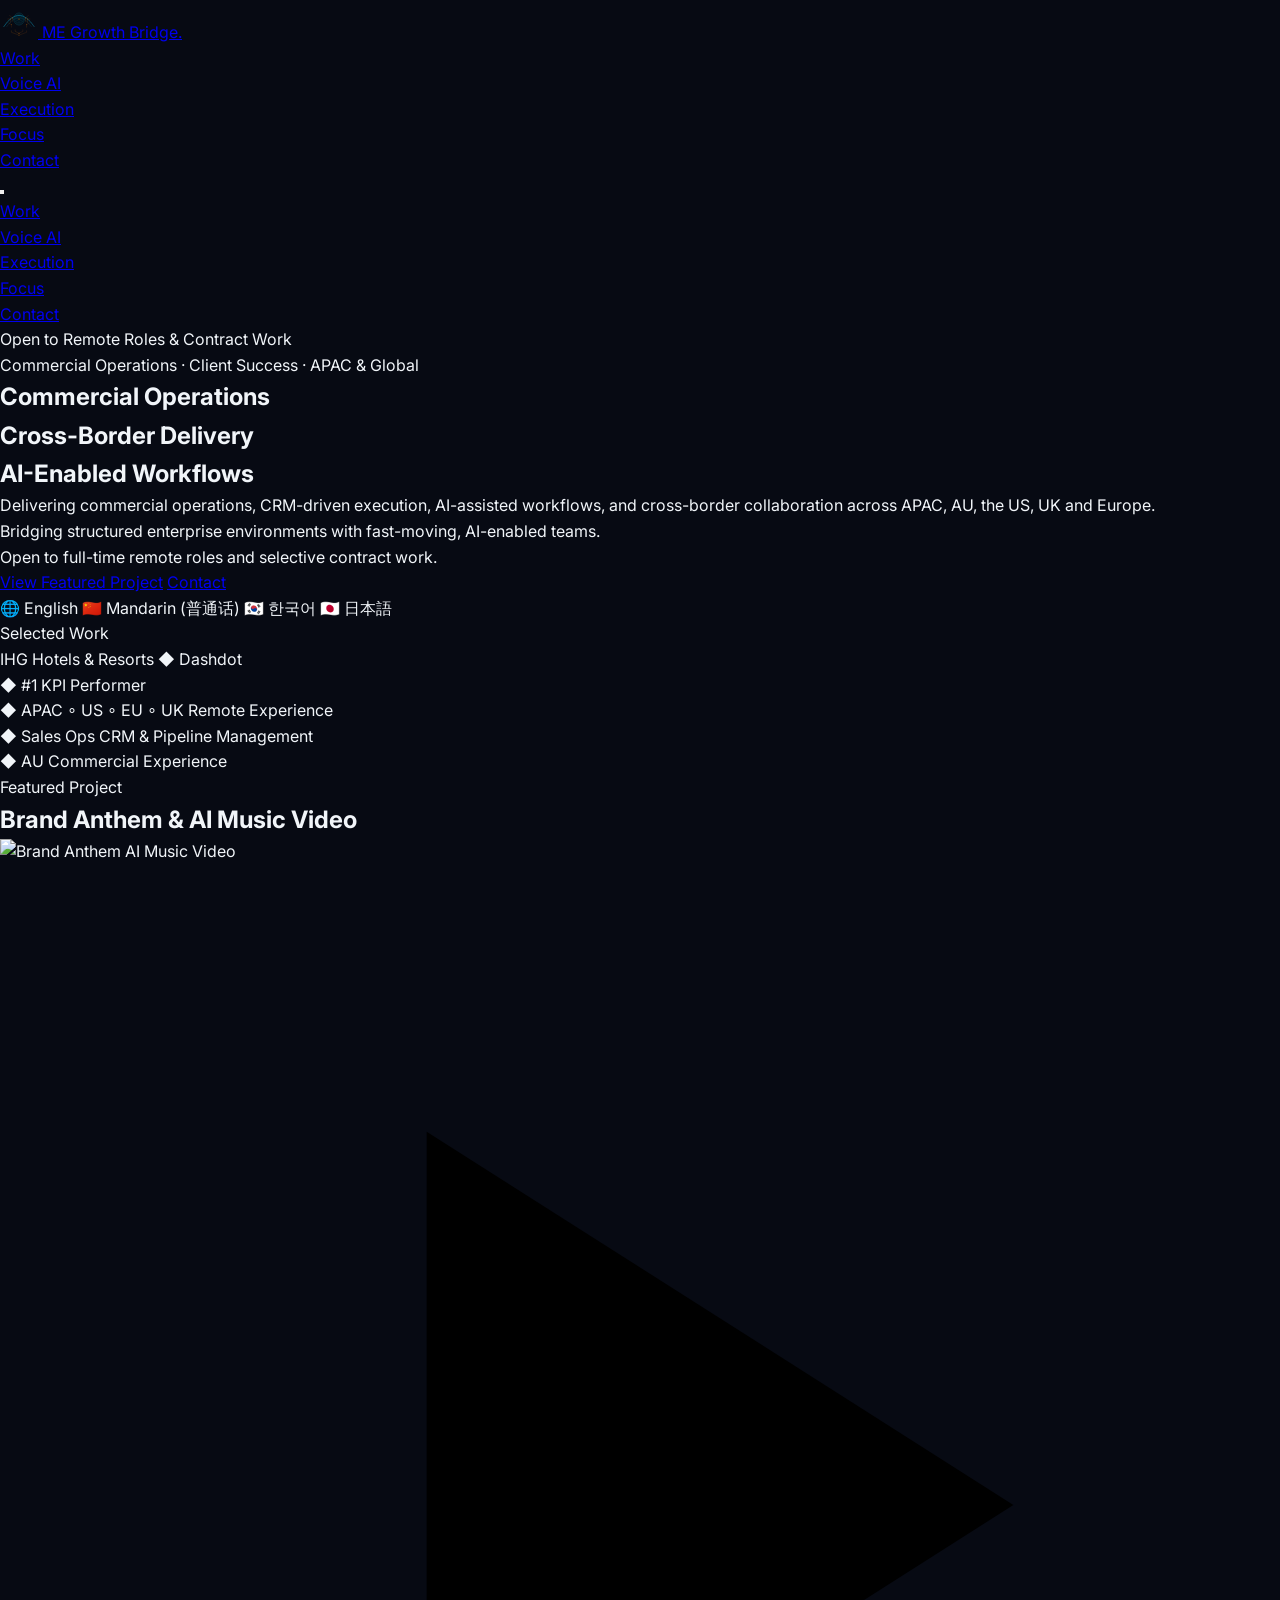
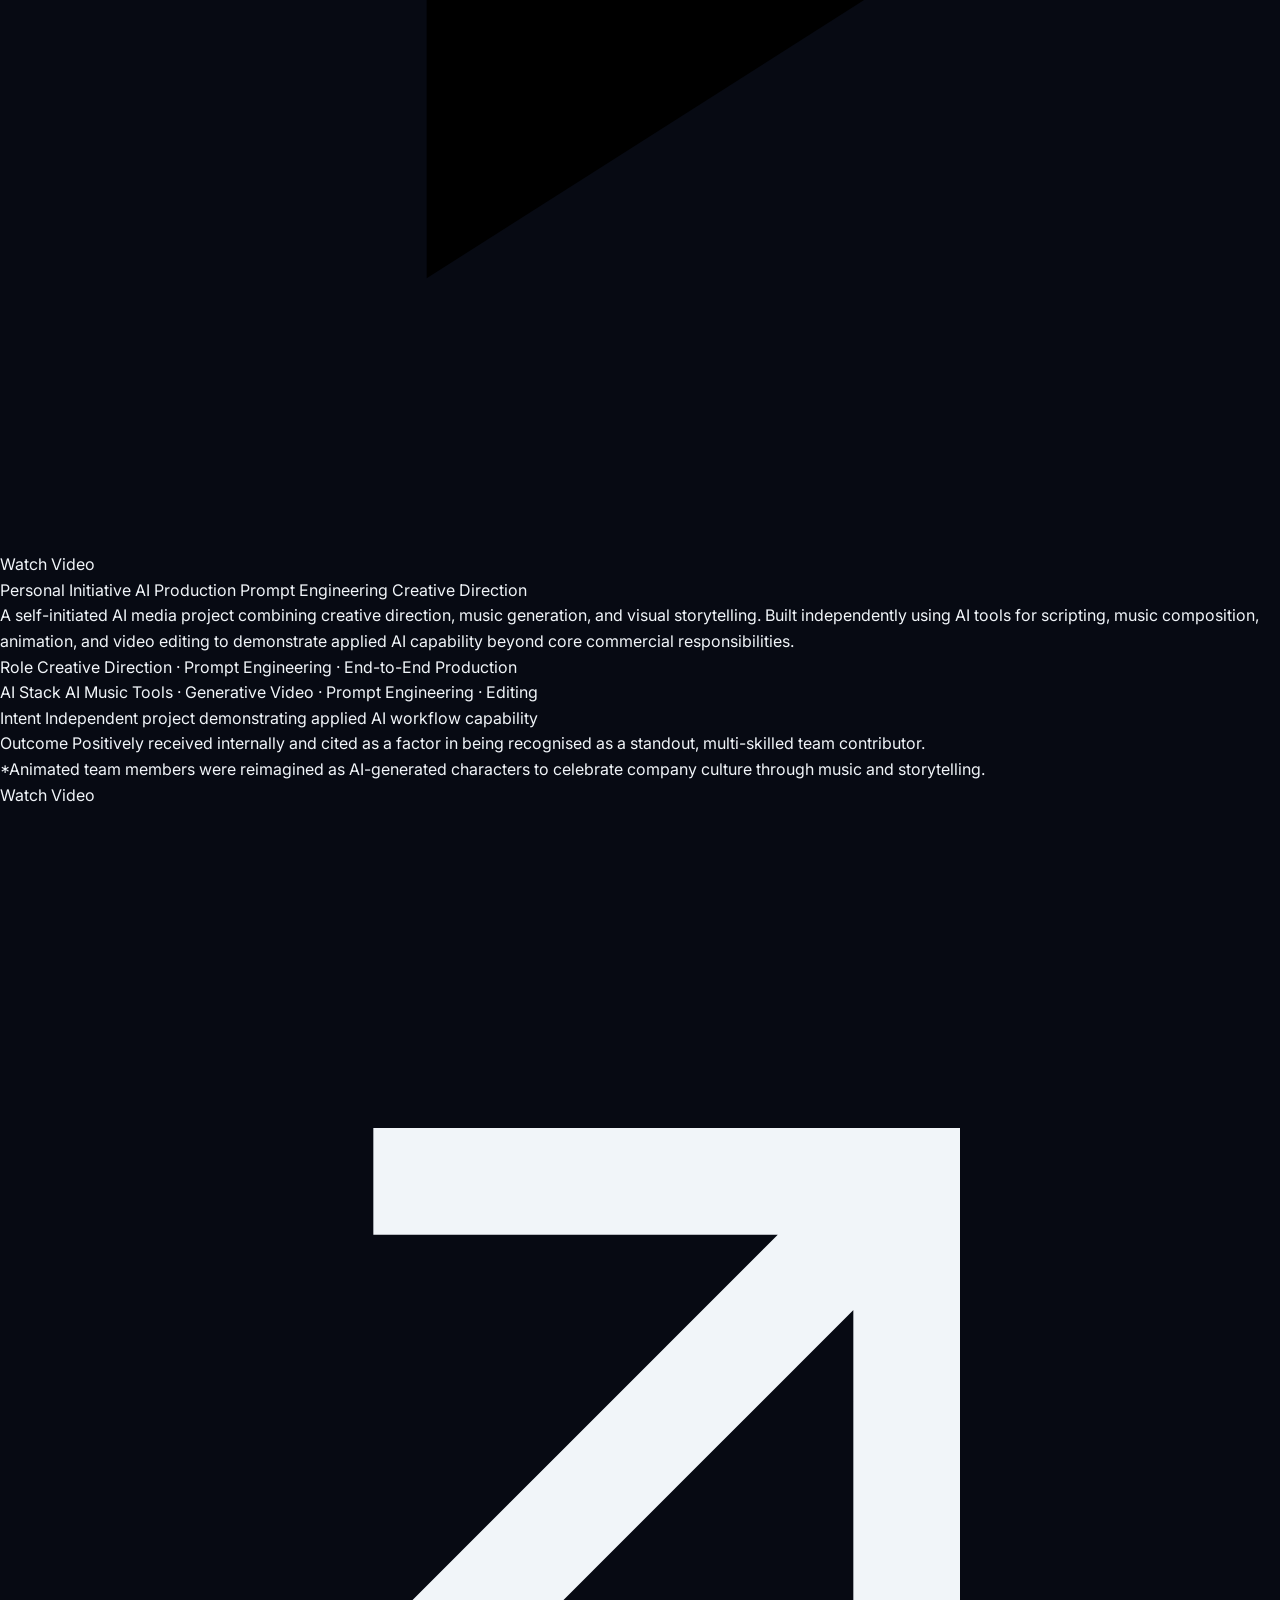
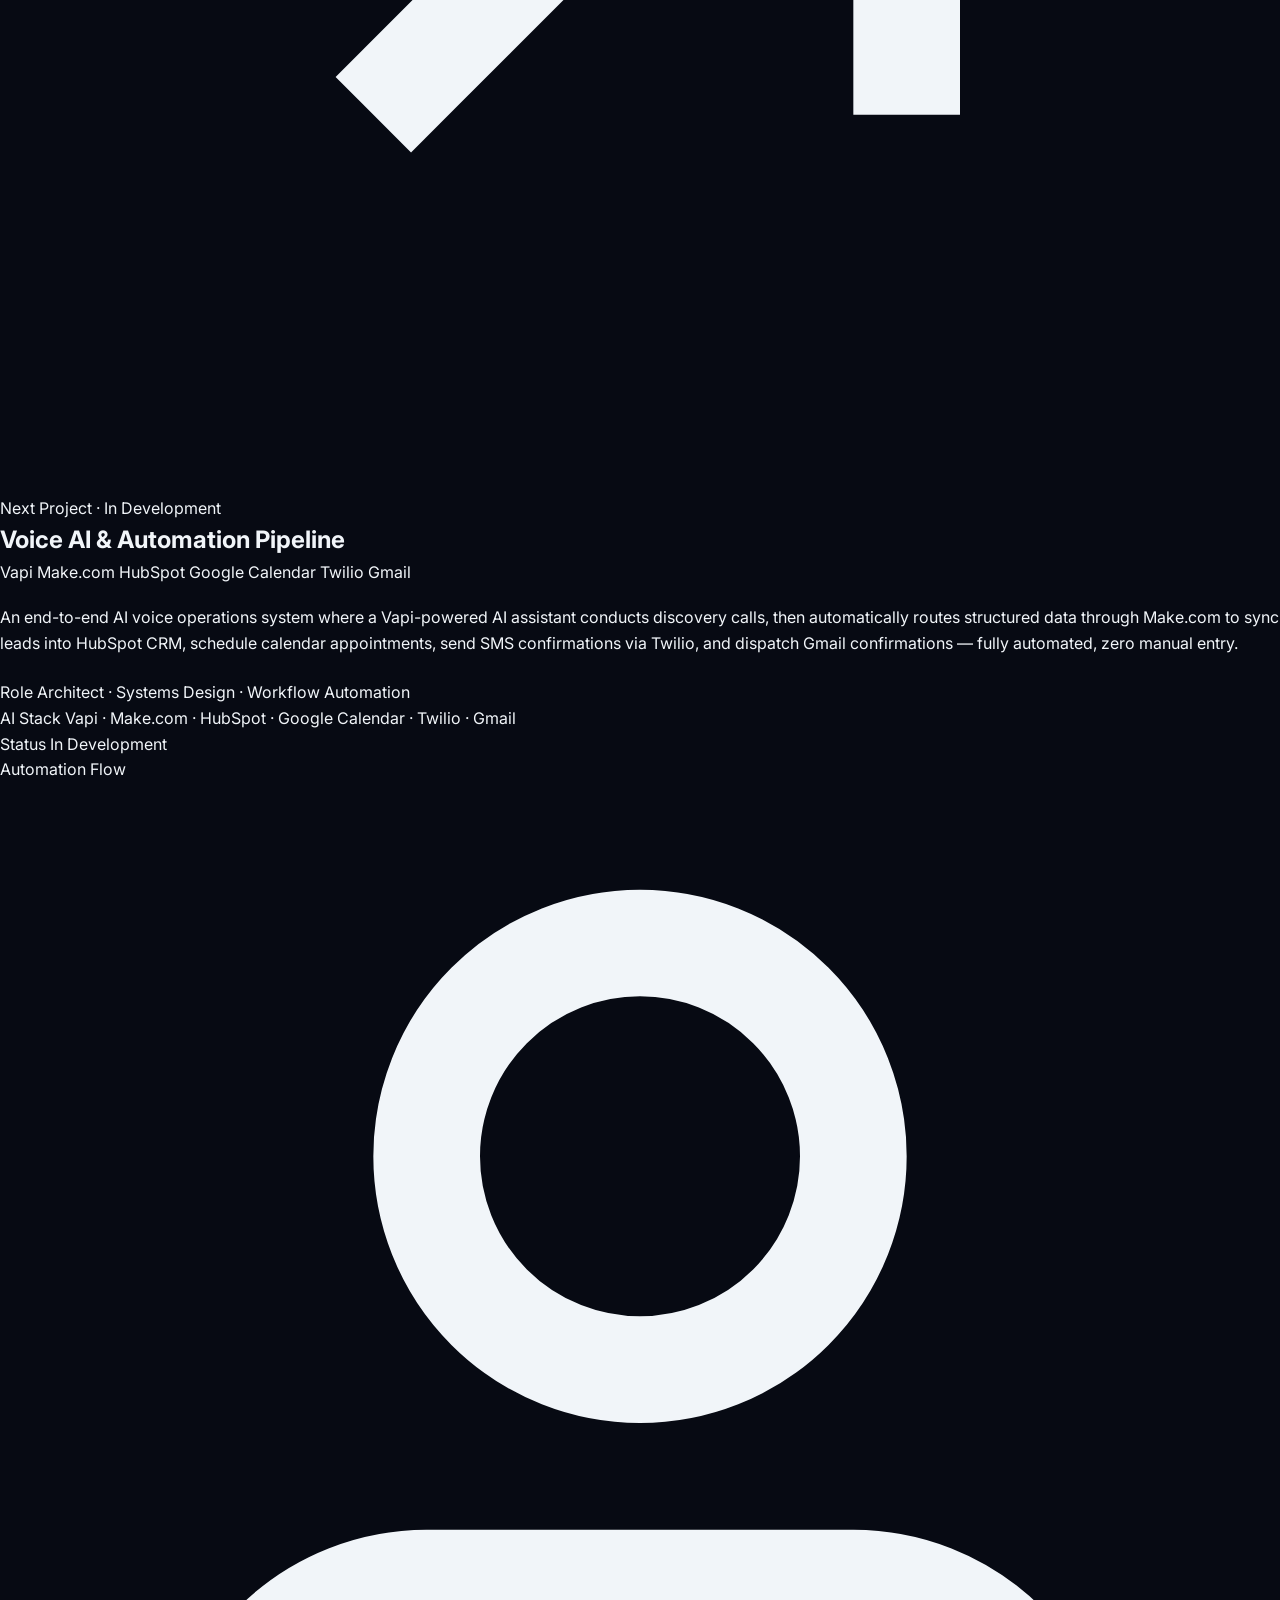
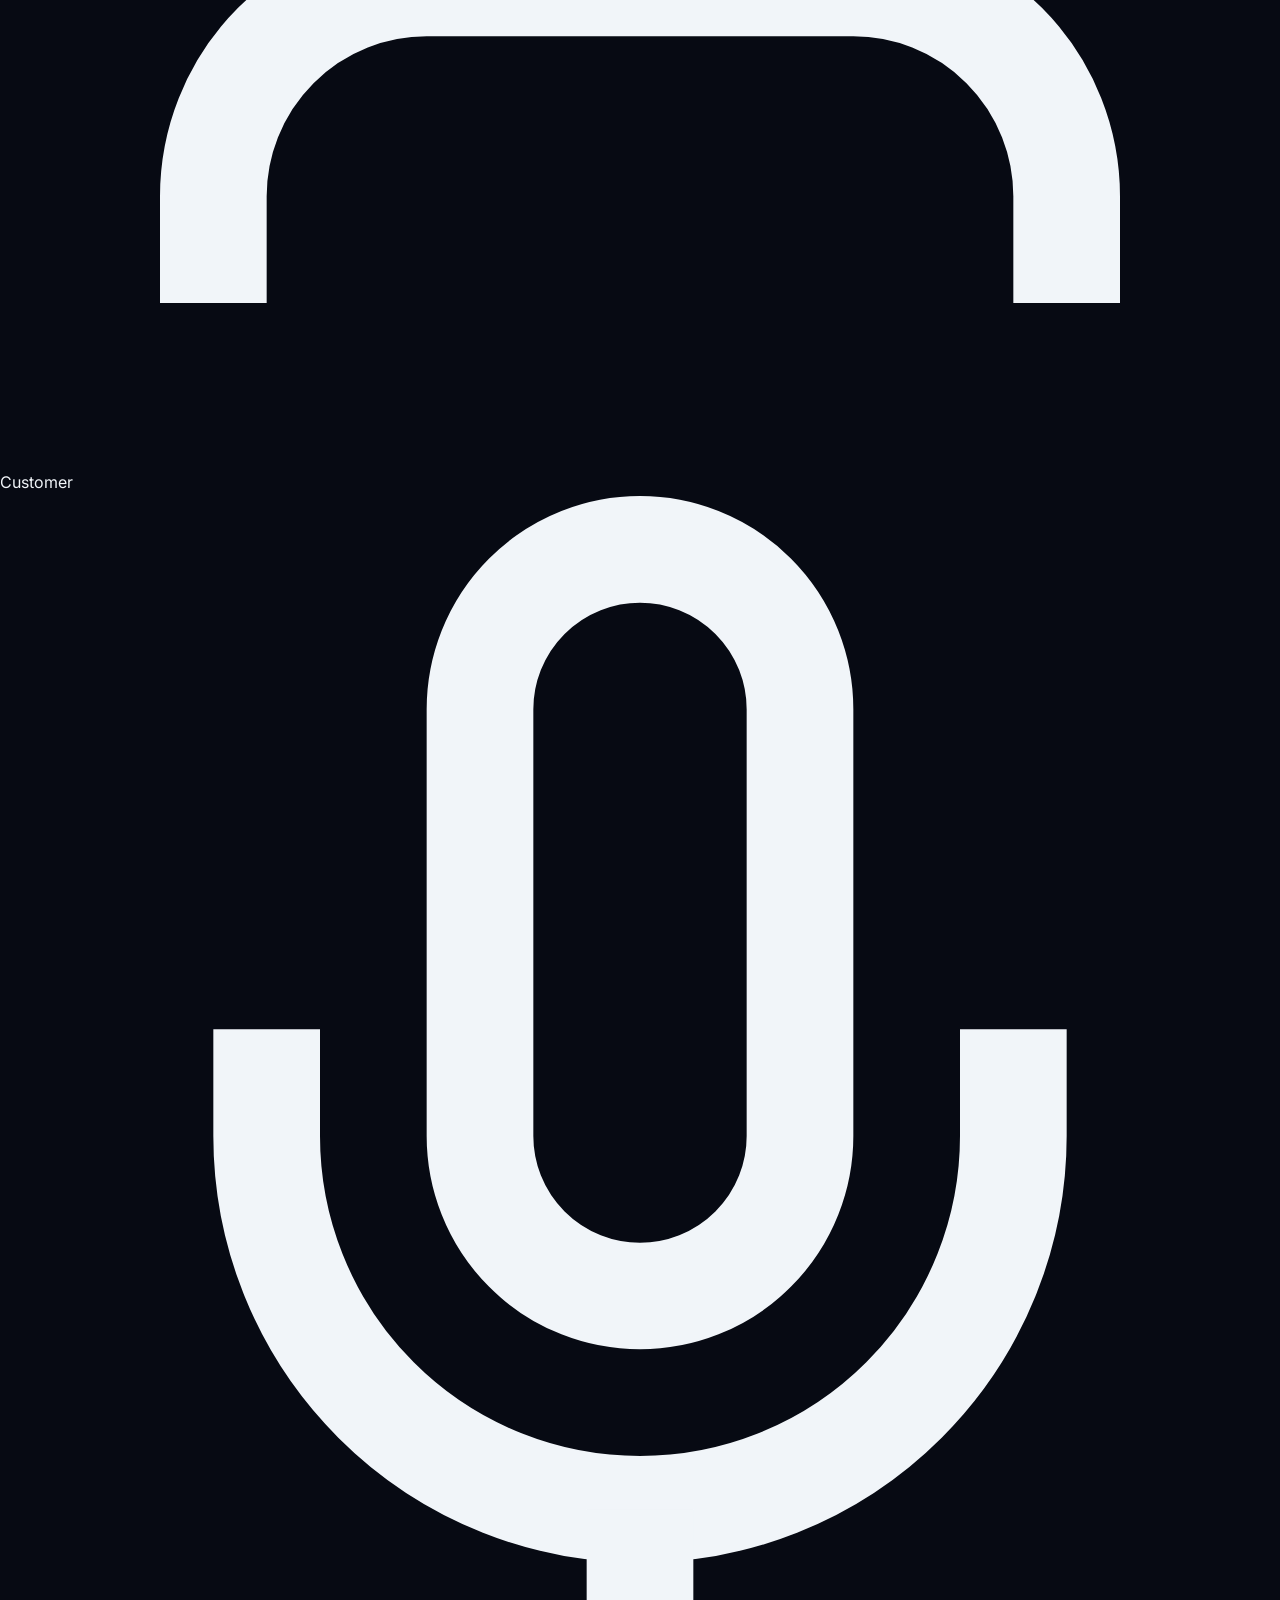
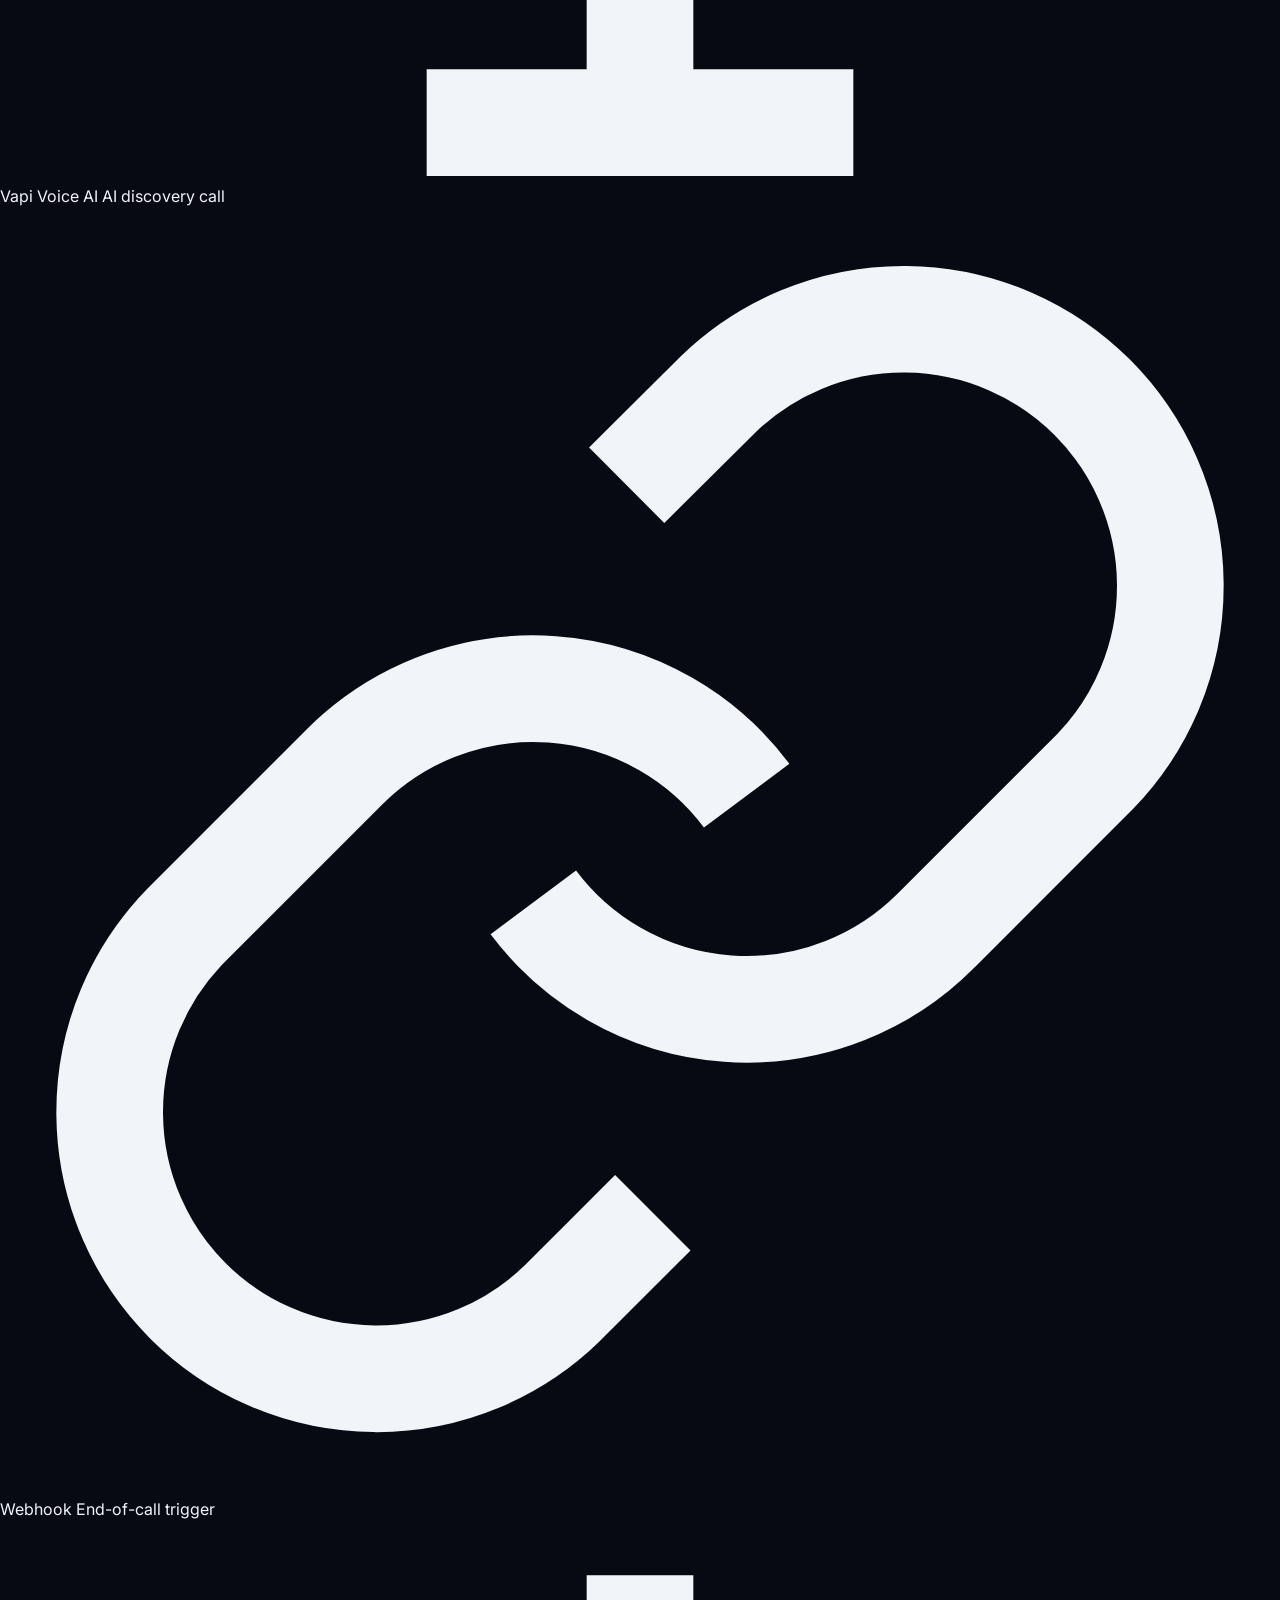
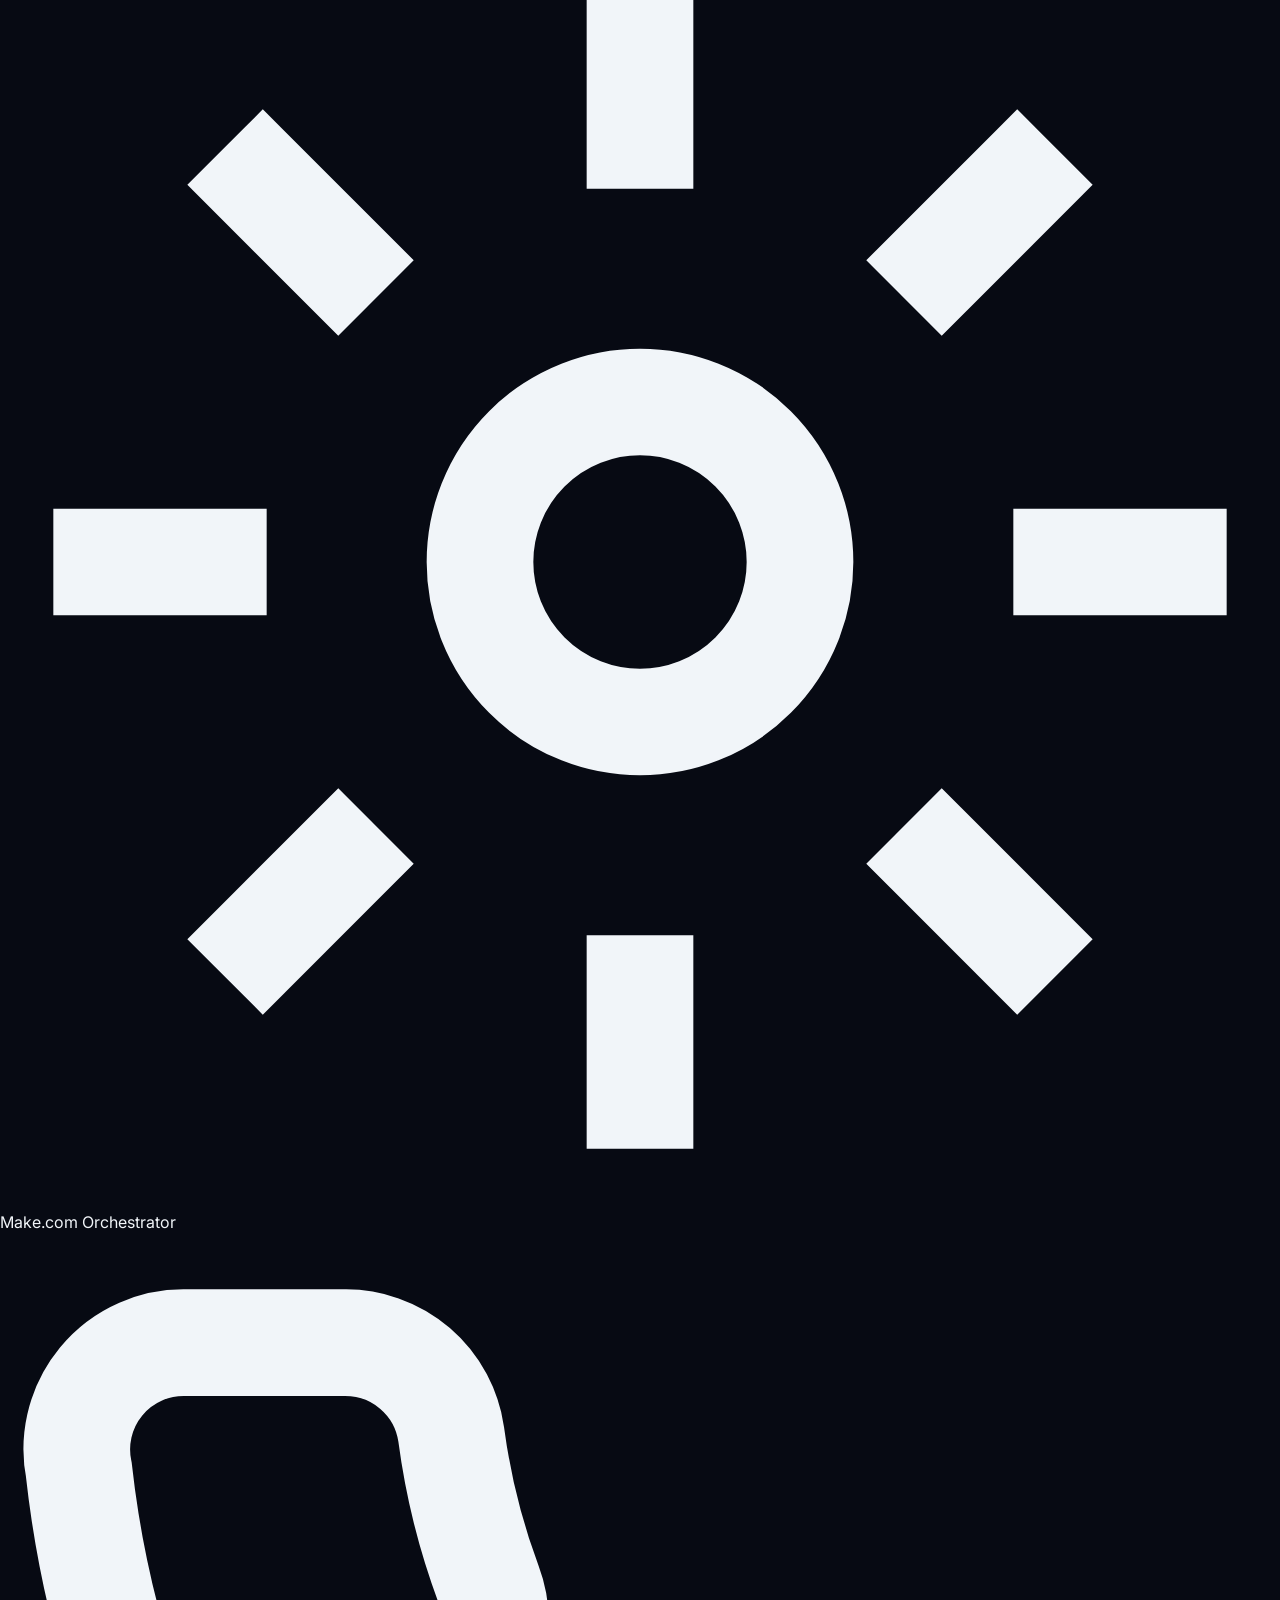
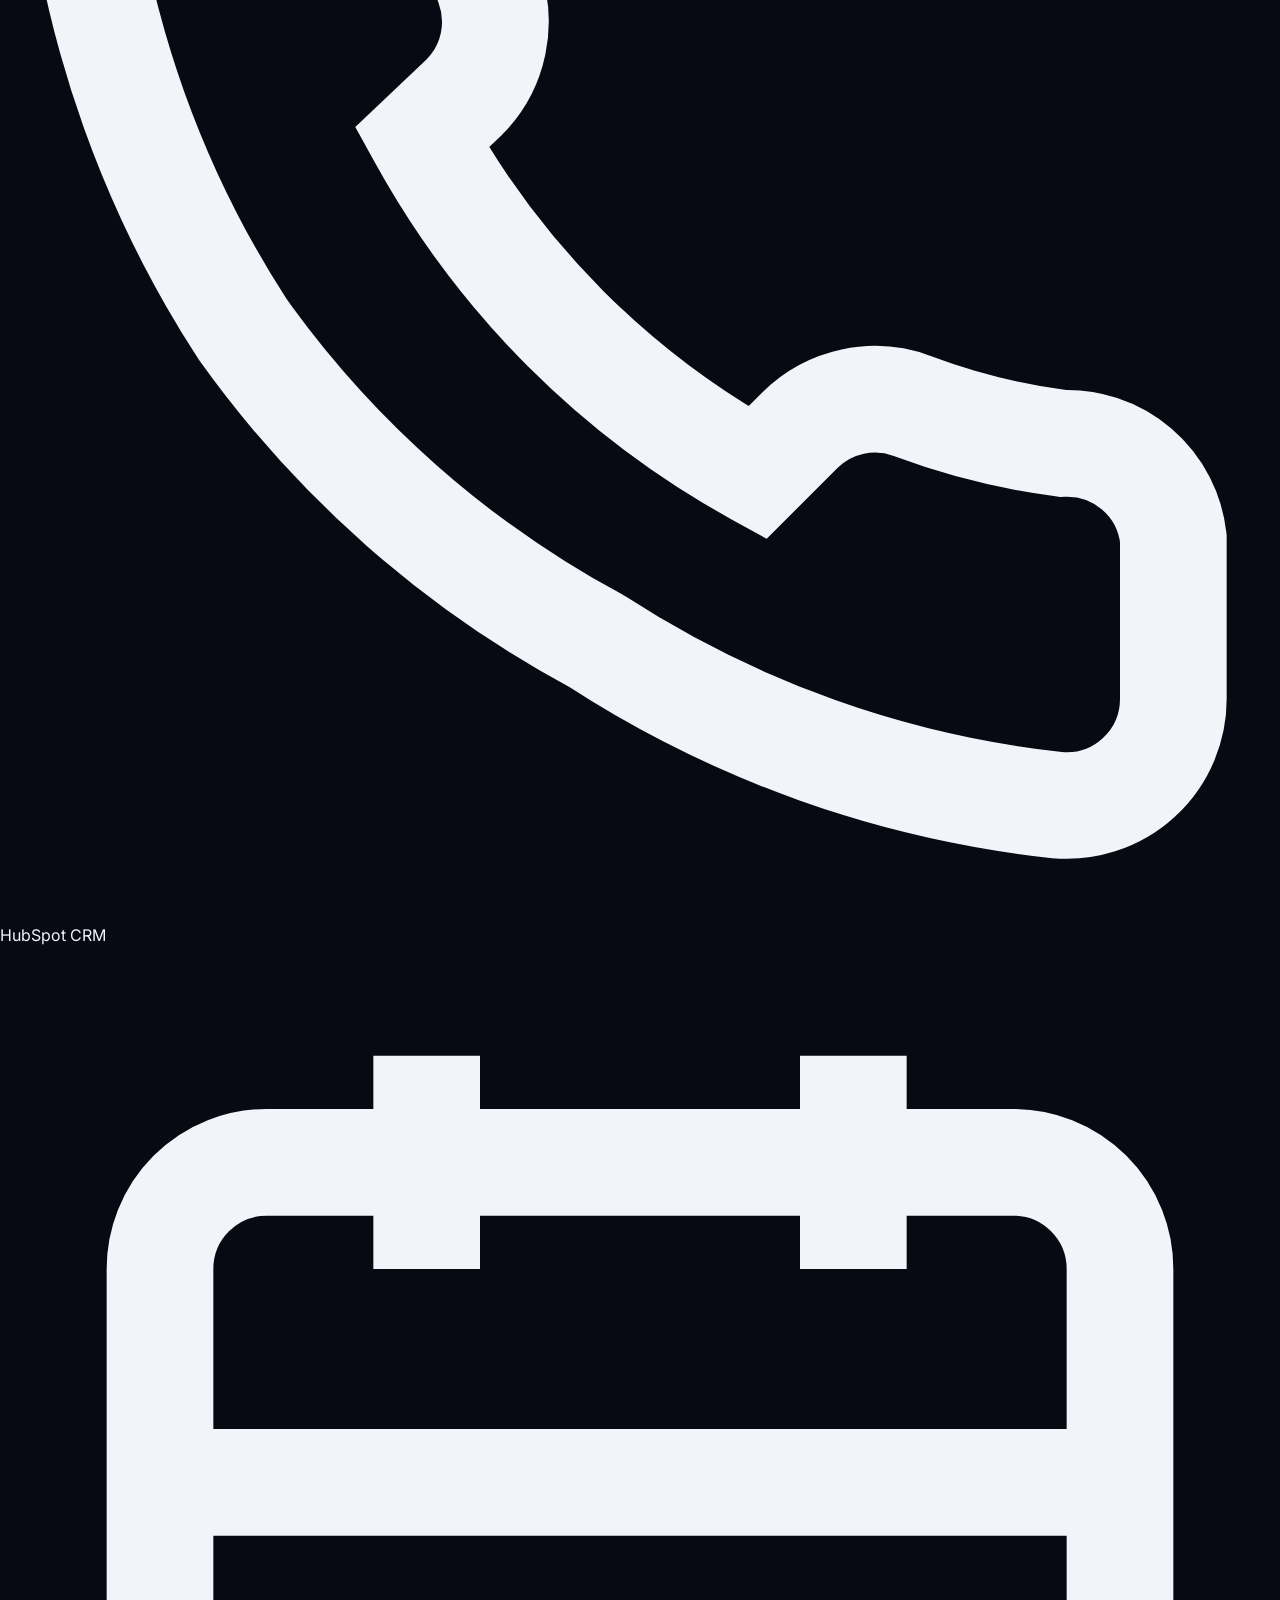
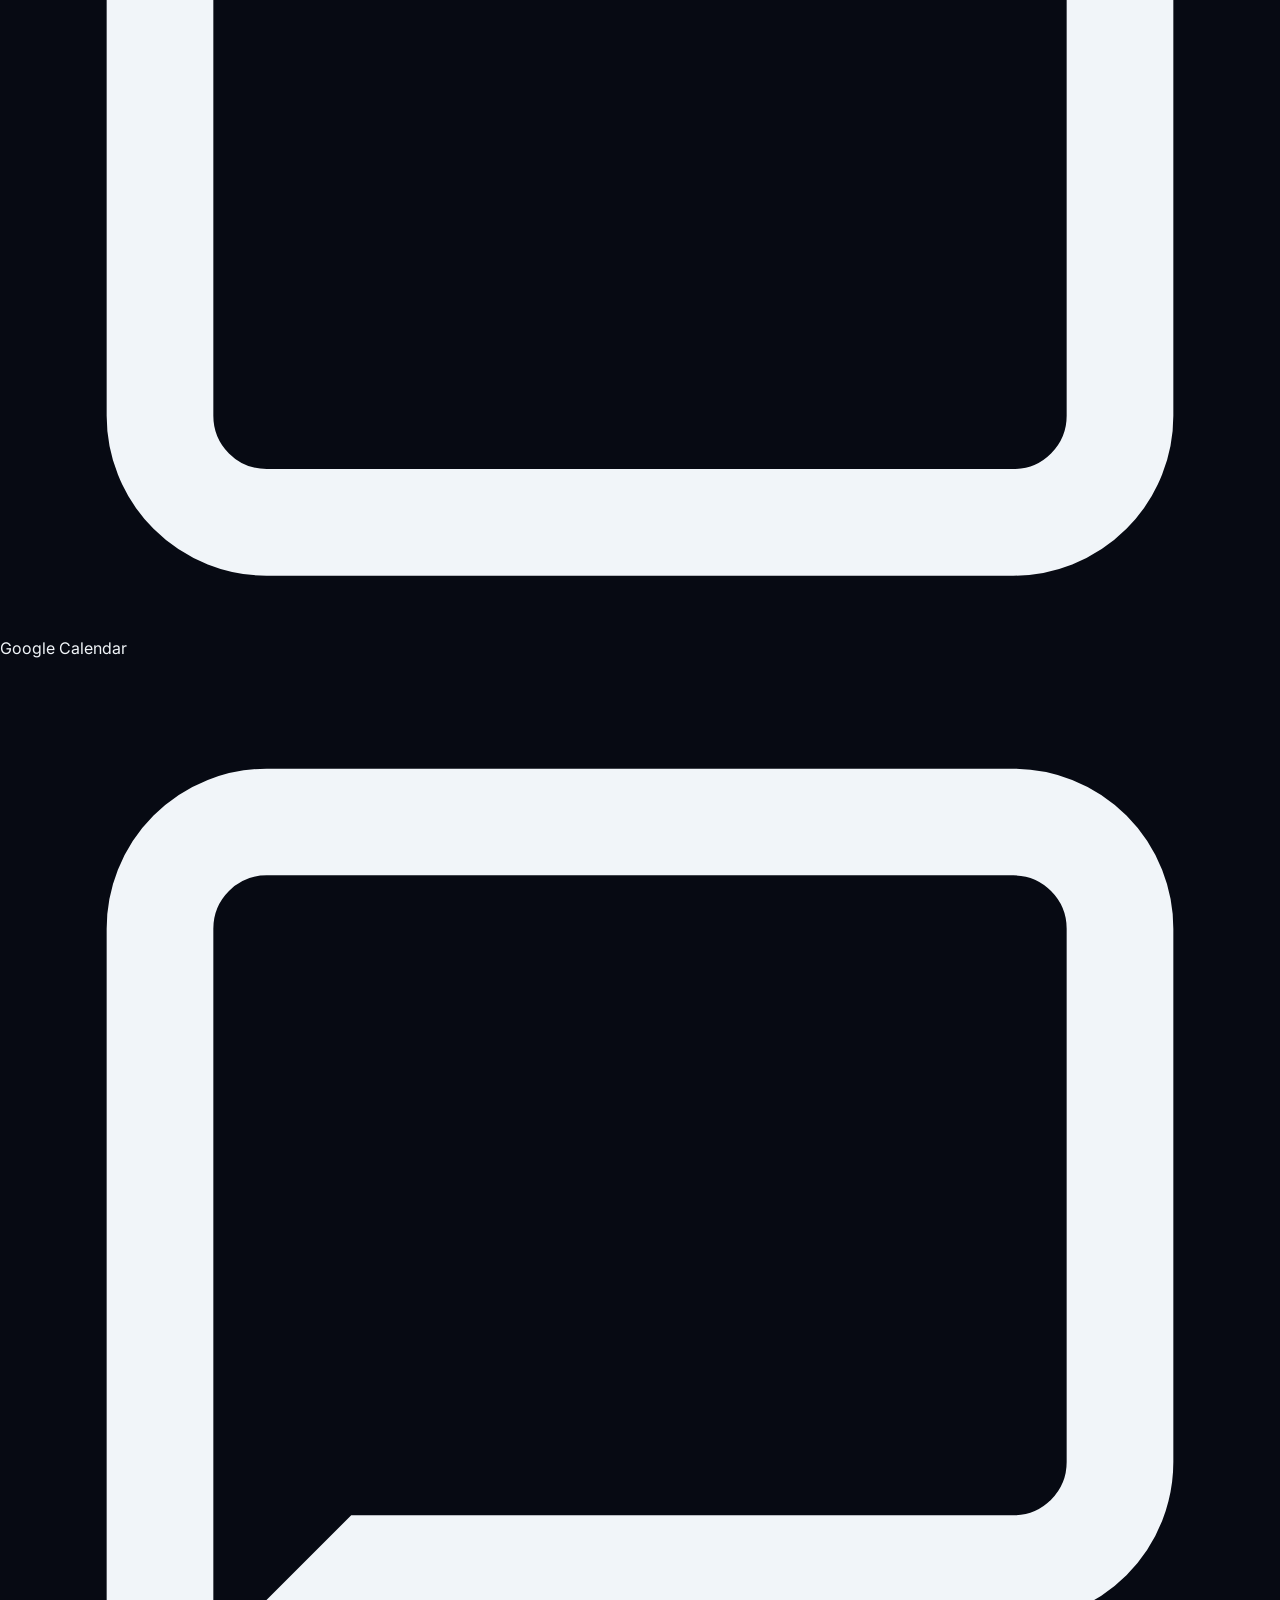
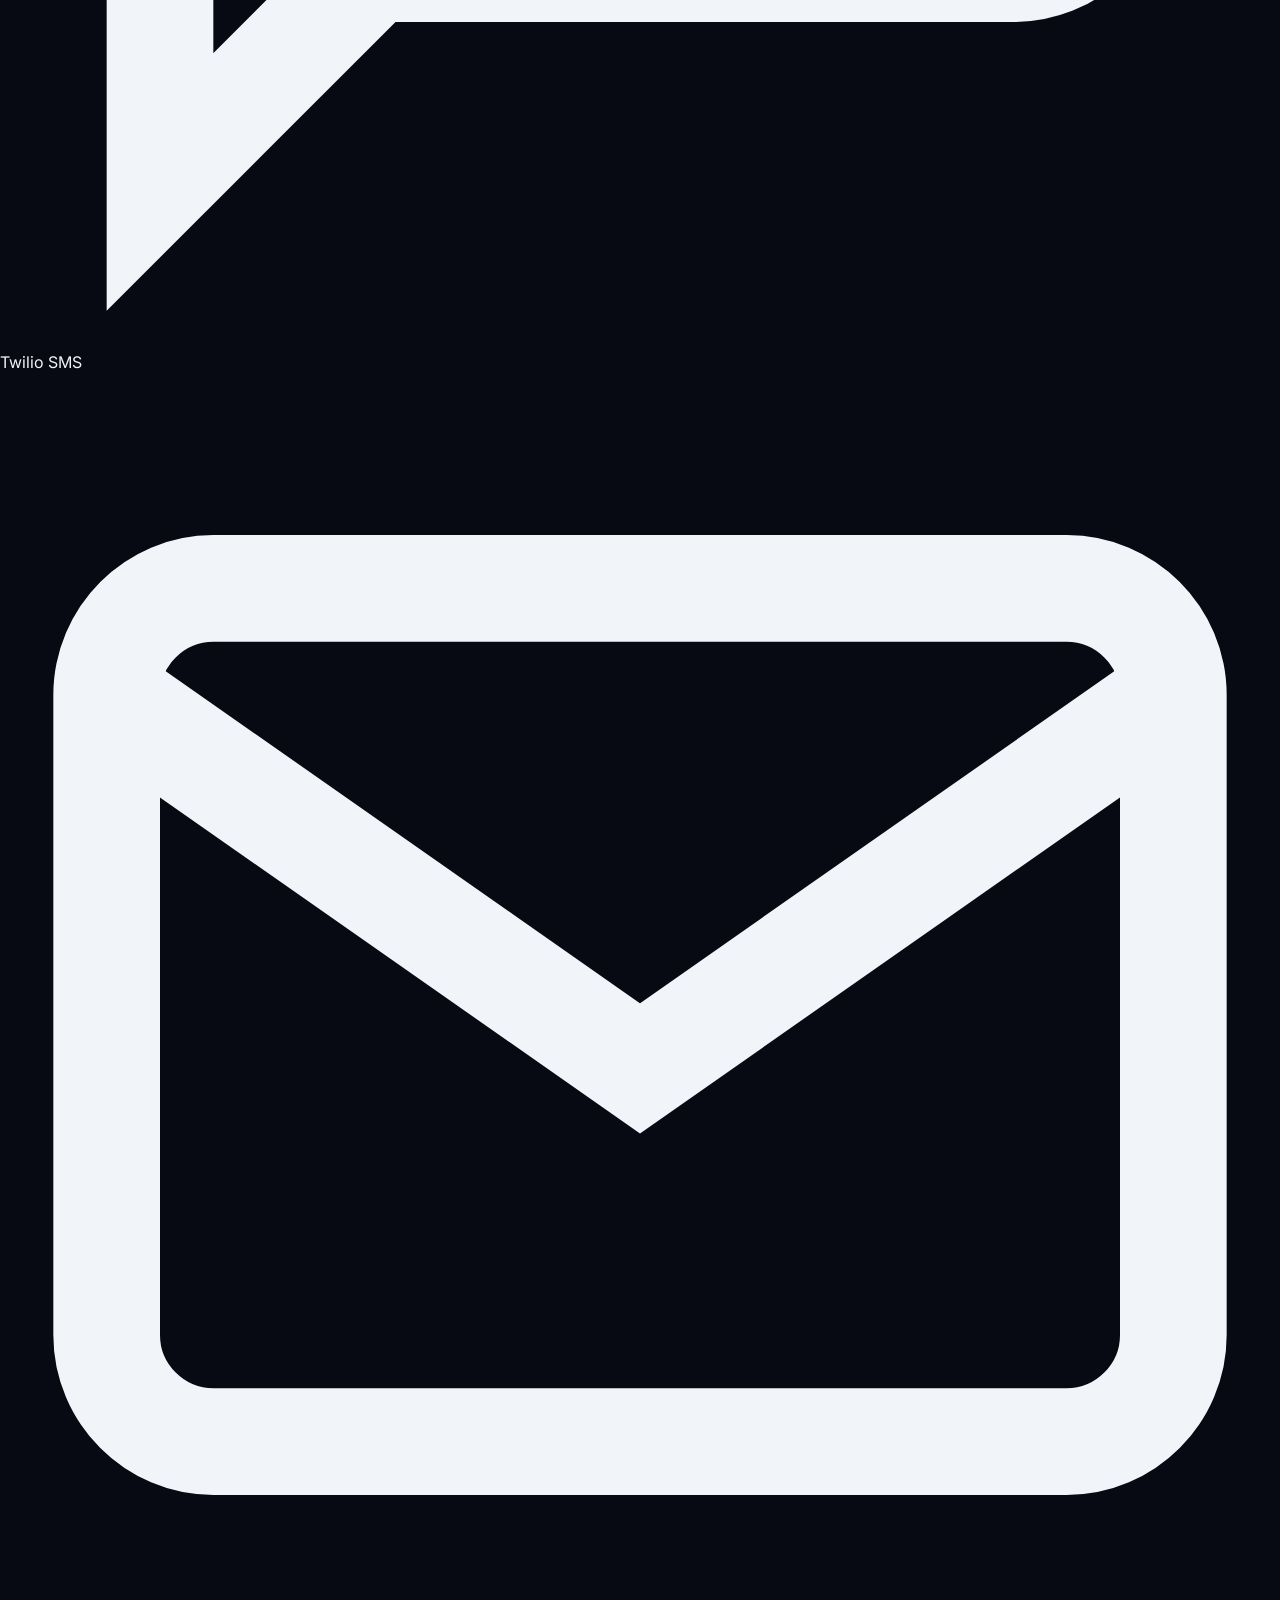
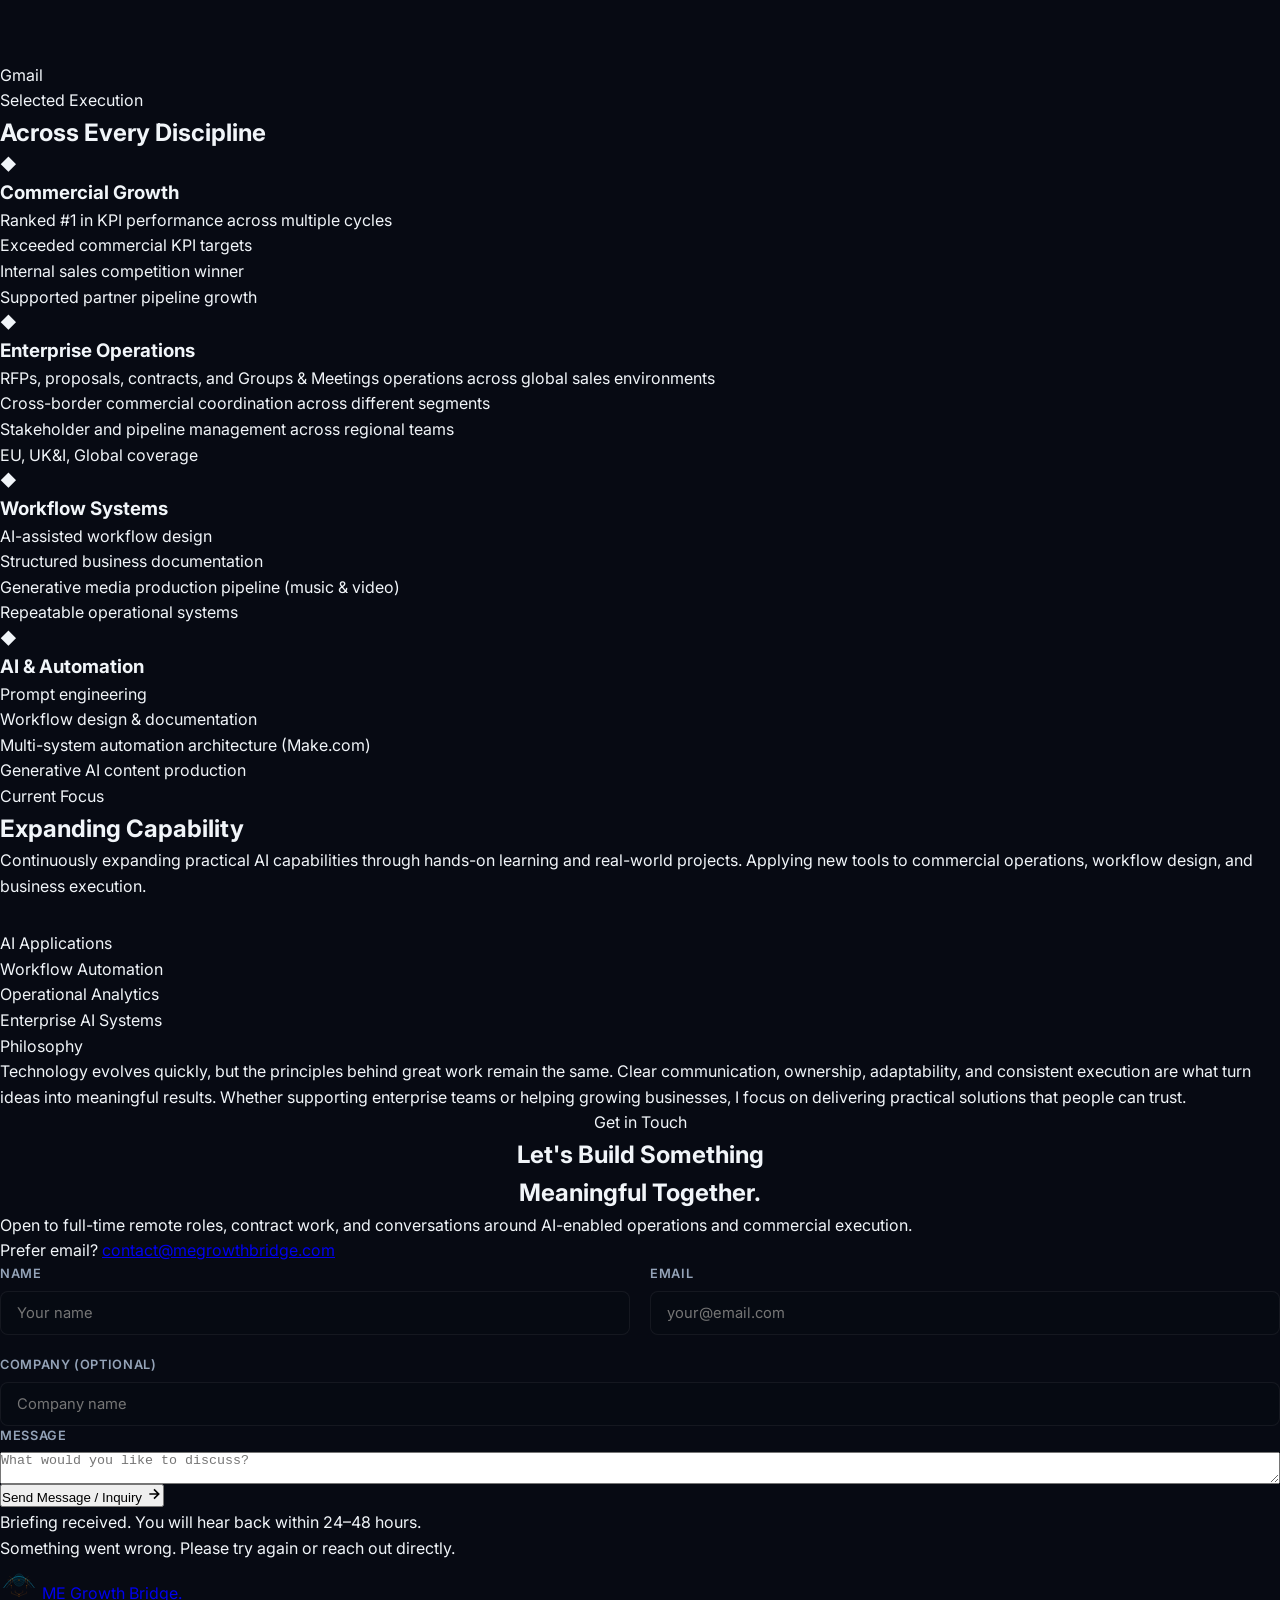
==== commit aa10431f: "Update index.html" ====
--- a/index.html
+++ b/index.html
@@ -1,195 +1,568 @@
 <!DOCTYPE html>
-<html lang="en">
+<html lang="en" class="scroll-smooth">
 <head>
-  <meta charset="UTF-8">
-  <meta name="viewport" content="width=device-width, initial-scale=1.0">
-  <title>AI Operations Control Center | ME Growth Bridge</title>
-  <link rel="preconnect" href="https://fonts.googleapis.com">
-  <link rel="preconnect" href="https://fonts.gstatic.com" crossorigin>
-  <link href="https://fonts.googleapis.com/css2?family=Inter:wght@300;400;500;600;700&family=Outfit:wght@400;500;600;700;800&family=Space+Grotesk:wght@500;700&display=swap" rel="stylesheet">
-  <link rel="stylesheet" href="styles.css">
+<meta charset="UTF-8">
+<meta name="viewport" content="width=device-width, initial-scale=1.0">
+<title>ME Growth Bridge | Commercial Operations & AI-Assisted Workflows</title>
+<meta name="description" content="Commercial operations professional delivering CRM-driven execution, client success, SaaS onboarding, and AI-assisted workflows across APAC, AU, the US, UK and Europe.">
+<link rel="preconnect" href="https://fonts.googleapis.com">
+<link rel="preconnect" href="https://fonts.gstatic.com" crossorigin>
+<link href="https://fonts.googleapis.com/css2?family=Inter:wght@300;400;500;600;700&family=Space+Grotesk:wght@400;500;600;700&family=DM+Serif+Display:ital@0;1&display=swap" rel="stylesheet">
+<link rel="stylesheet" href="styles.css">
+
+<base target="_blank">
+<base target="_blank">
 </head>
 <body>
 
-  <!-- Top Decorative Orbs -->
-  <div class="decor-orb orb-gold"></div>
-  <div class="decor-orb orb-cyan"></div>
-  <div class="grid-lines"></div>
-
-  <div class="app-container">
-    <!-- Header -->
-    <header class="main-header">
-      <div class="logo-area">
-        <svg class="logo-icon" viewBox="0 0 24 24" fill="none" stroke="currentColor" stroke-width="2.5">
-          <path d="M12 2L2 7l10 5 10-5-10-5zM2 17l10 5 10-5M2 12l10 5 10-5" />
-        </svg>
-        <span class="logo-text">ME Growth <span class="logo-accent">Bridge.</span></span>
-      </div>
-      <div class="header-status">
-        <span class="status-indicator live" id="connectionStatus">Mock Mode</span>
-        <span class="status-label">AI Operations Control Center</span>
-      </div>
-    </header>
-
-    <!-- Main Workspace Grid -->
-    <div class="dashboard-grid">
+<!-- ── Navigation ── -->
+<nav id="navbar">
+  <div class="container">
+
+    <a href="#" class="nav-brand">
+      <img src="logo.svg" alt="ME Growth Bridge Logo" class="brand-logo">
+
+      <span class="brand-text">
+        ME Growth <span class="accent">Bridge.</span>
+      </span>
+    </a>
+
+    <ul class="nav-links">
+      <li><a href="#work">Work</a></li>
+      <li><a href="#voice-ai">Voice AI</a></li>
+      <li><a href="#execution">Execution</a></li>
+      <li><a href="#focus">Focus</a></li>
+      <li><a href="#contact" class="nav-cta">Contact</a></li>
+    </ul>
+
+    <button class="nav-toggle" id="navToggle" aria-label="Toggle menu">
+      <span></span>
+      <span></span>
+      <span></span>
+    </button>
+
+  </div>
+  <!-- Mobile Menu -->
+  <div class="mobile-menu" id="mobileMenu">
+    <ul>
+      <li><a href="#work" class="mobile-link">Work</a></li>
+      <li><a href="#voice-ai" class="mobile-link">Voice AI</a></li>
+      <li><a href="#execution" class="mobile-link">Execution</a></li>
+      <li><a href="#focus" class="mobile-link">Focus</a></li>
+      <li><a href="#contact" class="mobile-link">Contact</a></li>
+    </ul>
+  </div>
+</nav>
+
+<!-- ── Hero ── -->
+<section class="hero" id="top">
+  <div class="hero-bg">
+    <div class="orb orb-1"></div>
+    <div class="orb orb-2"></div>
+    <div class="orb orb-3"></div>
+    <div class="grid-overlay"></div>
+  </div>
+  <div class="container">
+    <div class="hero-content reveal">
+      <div class="hero-badge">
+        <span class="dot"></span> Open to Remote Roles &amp; Contract Work
+      </div>
+      <p class="hero-eyebrow">Commercial Operations &middot; Client Success &middot; APAC &amp; Global</p>
+      <h1> Commercial Operations<br>
+        <span class="line-gold">Cross-Border Delivery</span><br>
+        AI-Enabled Workflows
+      </h1>
+      <p class="hero-sub"> Delivering commercial operations, CRM-driven execution, AI-assisted workflows, and cross-border collaboration across APAC, AU, the US, UK and Europe. </p>
+      <p class="hero-sub">Bridging structured enterprise environments with fast-moving, AI-enabled teams.</p>
+      <p class="hero-avail">Open to full-time remote roles and selective contract work.</p>
+      <div class="hero-actions">
+        <a href="#work" class="btn-primary">View Featured Project</a>
+        <a href="#contact" class="btn-ghost">Contact</a>
+      </div>
+      <div class="lang-pills">
+        <span class="lang-pill">&#127760; English</span>
+        <span class="lang-pill">&#127464;&#127475; Mandarin (普通话)</span>
+        <span class="lang-pill">&#127472;&#127479; 한국어</span>
+        <span class="lang-pill">&#127471;&#127477; 日本語</span>
+      </div>
+<div class="selected-work">
+        <p class="selected-label">Selected Work</p>
+        <div class="selected-companies">
+          <span class="company-name">IHG Hotels & Resorts</span>
+          <span class="divider">&#9670;</span>
+          <span class="company-name">Dashdot</span>
+        </div>
+      </div>
       
-      <!-- Left Panel: Simulator Form -->
-      <section class="panel glass-card simulator-panel">
-        <div class="panel-header">
-          <div class="panel-icon">🎙️</div>
-          <h2>AI Lead Simulation</h2>
-        </div>
-        <p class="panel-subtitle">Simulate a customer completing an AI discovery call with your Vapi assistant.</p>
-        
-        <form id="simulatorForm">
-          <div class="form-row">
-            <div class="form-group">
-              <label for="leadName">Full Name</label>
-              <input type="text" id="leadName" value="Alex Carter" placeholder="e.g. Alex Carter" required>
-            </div>
-            <div class="form-group">
-              <label for="leadCompany">Company Name</label>
-              <input type="text" id="leadCompany" value="Carter Digital" placeholder="e.g. Carter Digital" required>
+    </div> <!-- /.hero-content -->
+  </div> <!-- /.container -->
+</section> <!-- /HERO CLOSES HERE -->
+  
+<!-- ── Credibility Strip ── -->
+<div class="credibility reveal">
+<div class="container">
+<div class="cred-grid">
+<div class="cred-card">
+<span class="cred-icon">&#9670;</span>
+<span class="cred-number">#1</span>
+<span class="cred-label">KPI Performer</span>
+</div>
+<div class="cred-card">
+<span class="cred-icon">&#9670;</span>
+<span class="cred-number">APAC ∘ US ∘ EU ∘ UK</span>
+<span class="cred-label">Remote Experience</span>
+</div>
+<div class="cred-card">
+<span class="cred-icon">&#9670;</span>
+<span class="cred-number">Sales Ops</span>
+<span class="cred-label">CRM &amp; Pipeline Management</span>
+</div>
+<div class="cred-card">
+<span class="cred-icon">&#9670;</span>
+<span class="cred-number">AU</span>
+<span class="cred-label">Commercial Experience</span>
+</div>
+</div>
+</div>
+</div>
+
+<!-- ── Featured Project ── -->
+<section id="work">
+<div class="container">
+<p class="section-eyebrow">Featured Project</p>
+<h2 class="section-title">Brand Anthem <span class="ampersand">&amp;</span> AI Music Video</h2>
+<div class="project-card reveal" id="videoTrigger">
+<div class="project-thumbnail">
+<img src="https://img.youtube.com/vi/fD0xMgvViqg/maxresdefault.jpg" alt="Brand Anthem AI Music Video">
+<div class="play-button">
+<svg viewBox="0 0 24 24"><path d="M8 5v14l11-7z"/></svg>
+</div>
+<div class="project-overlay">
+<span class="overlay-label">Watch Video</span>
+</div>
+</div>
+<div class="project-meta-wrap">
+<div class="project-tags">
+<span class="tag">Personal Initiative</span>
+<span class="tag">AI Production</span>
+<span class="tag">Prompt Engineering</span>
+<span class="tag">Creative Direction</span>
+</div>
+<p class="project-desc">A self-initiated AI media project combining creative direction, music generation, and visual storytelling. Built independently using AI tools for scripting, music composition, animation, and video editing to demonstrate applied AI capability beyond core commercial responsibilities.</p>
+<div class="project-facts">
+<div class="fact">
+<span class="fact-label">Role</span>
+<span class="fact-value">Creative Direction &middot; Prompt Engineering &middot; End-to-End Production</span>
+</div>
+<div class="fact">
+<span class="fact-label">AI Stack</span>
+<span class="fact-value">AI Music Tools &middot; Generative Video &middot; Prompt Engineering &middot; Editing</span>
+</div>
+<div class="fact">
+<span class="fact-label">Intent</span>
+<span class="fact-value">Independent project demonstrating applied AI workflow capability</span>
+</div>
+<div class="fact">
+<span class="fact-label">Outcome</span>
+<span class="fact-value">Positively received internally and cited as a factor in being recognised as a standout, multi-skilled team contributor.</span>
+</div>
+</div>
+<p class="project-note">*Animated team members were reimagined as AI-generated characters to celebrate company culture through music and storytelling.</p>
+<span class="project-link"> Watch Video
+<svg viewBox="0 0 24 24" fill="none" stroke="currentColor" stroke-width="2"><path d="M7 17L17 7M7 7h10v10"/></svg>
+</span>
+</div>
+</div>
+</div>
+</section>
+
+<!-- ── Voice AI Project ── -->
+<section id="voice-ai">
+<div class="container">
+  <p class="section-eyebrow">Next Project &middot; In Development</p>
+  <h2 class="section-title">Voice AI <span class="ampersand">&amp;</span> Automation Pipeline</h2>
+
+  <div class="voice-ai-card reveal">
+
+    <!-- Left: Description -->
+    <div class="vai-desc">
+      <div class="project-tags" style="margin-bottom:1.25rem">
+        <span class="tag tag-gold">Vapi</span>
+        <span class="tag">Make.com</span>
+        <span class="tag">HubSpot</span>
+        <span class="tag">Google Calendar</span>
+        <span class="tag">Twilio</span>
+        <span class="tag">Gmail</span>
+      </div>
+      <p class="project-desc">An end-to-end AI voice operations system where a Vapi-powered AI assistant conducts discovery calls, then automatically routes structured data through Make.com to sync leads into HubSpot CRM, schedule calendar appointments, send SMS confirmations via Twilio, and dispatch Gmail confirmations &mdash; fully automated, zero manual entry.</p>
+      <div class="project-facts" style="margin-top:1.5rem">
+        <div class="fact">
+          <span class="fact-label">Role</span>
+          <span class="fact-value">Architect &middot; Systems Design &middot; Workflow Automation</span>
+        </div>
+        <div class="fact">
+          <span class="fact-label">AI Stack</span>
+          <span class="fact-value">Vapi &middot; Make.com &middot; HubSpot &middot; Google Calendar &middot; Twilio &middot; Gmail</span>
+        </div>
+        <div class="fact">
+          <span class="fact-label">Status</span>
+          <span class="fact-value">
+            <span class="status-badge"><span class="status-dot"></span>In Development</span>
+          </span>
+        </div>
+      </div>
+    </div>
+
+    <!-- Right: Pipeline Visual -->
+    <div class="vai-pipeline">
+      <p class="pipeline-label">Automation Flow</p>
+
+      <!-- Step 1: Customer -->
+      <div class="pipe-node pipe-node--user">
+        <div class="pipe-node__icon">
+          <svg viewBox="0 0 24 24" fill="none" stroke="currentColor" stroke-width="2"><path d="M20 21v-2a4 4 0 0 0-4-4H8a4 4 0 0 0-4 4v2"/><circle cx="12" cy="7" r="4"/></svg>
+        </div>
+        <span class="pipe-node__label">Customer</span>
+      </div>
+
+      <div class="pipe-arrow"><div class="pipe-arrow__line"><div class="pipe-arrow__pulse"></div></div></div>
+
+      <!-- Step 2: Vapi -->
+      <div class="pipe-node pipe-node--vapi">
+        <div class="pipe-node__icon">
+          <svg viewBox="0 0 24 24" fill="none" stroke="currentColor" stroke-width="2"><path d="M12 1a3 3 0 0 0-3 3v8a3 3 0 0 0 6 0V4a3 3 0 0 0-3-3z"/><path d="M19 10v2a7 7 0 0 1-14 0v-2"/><line x1="12" y1="19" x2="12" y2="23"/><line x1="8" y1="23" x2="16" y2="23"/></svg>
+        </div>
+        <span class="pipe-node__label">Vapi Voice AI</span>
+        <span class="pipe-node__sub">AI discovery call</span>
+      </div>
+
+      <div class="pipe-arrow"><div class="pipe-arrow__line"><div class="pipe-arrow__pulse" style="animation-delay:0.4s"></div></div></div>
+
+      <!-- Step 3: Webhook -->
+      <div class="pipe-node pipe-node--webhook">
+        <div class="pipe-node__icon">
+          <svg viewBox="0 0 24 24" fill="none" stroke="currentColor" stroke-width="2"><path d="M10 13a5 5 0 0 0 7.54.54l3-3a5 5 0 0 0-7.07-7.07l-1.72 1.71"/><path d="M14 11a5 5 0 0 0-7.54-.54l-3 3a5 5 0 0 0 7.07 7.07l1.71-1.71"/></svg>
+        </div>
+        <span class="pipe-node__label">Webhook</span>
+        <span class="pipe-node__sub">End-of-call trigger</span>
+      </div>
+
+      <div class="pipe-arrow"><div class="pipe-arrow__line"><div class="pipe-arrow__pulse" style="animation-delay:0.8s"></div></div></div>
+
+      <!-- Step 4: Make.com -->
+      <div class="pipe-node pipe-node--make">
+        <div class="pipe-node__icon">
+          <svg viewBox="0 0 24 24" fill="none" stroke="currentColor" stroke-width="2"><circle cx="12" cy="12" r="3"/><path d="M12 1v4M12 19v4M4.22 4.22l2.83 2.83M16.95 16.95l2.83 2.83M1 12h4M19 12h4M4.22 19.78l2.83-2.83M16.95 7.05l2.83-2.83"/></svg>
+        </div>
+        <span class="pipe-node__label">Make.com</span>
+        <span class="pipe-node__sub">Orchestrator</span>
+      </div>
+
+      <!-- Branch out to 4 destinations -->
+      <div class="pipe-branch">
+        <div class="pipe-branch__stem"></div>
+        <div class="pipe-branch__rail"></div>
+        <div class="pipe-destinations">
+
+          <div class="pipe-dest pipe-dest--hubspot">
+            <div class="pipe-dest__drop"></div>
+            <div class="pipe-dest__node">
+              <svg viewBox="0 0 24 24" fill="none" stroke="currentColor" stroke-width="2"><path d="M22 16.92v3a2 2 0 0 1-2.18 2 19.79 19.79 0 0 1-8.63-3.07A19.5 19.5 0 0 1 4.55 13 19.79 19.79 0 0 1 1.48 4.4 2 2 0 0 1 3.46 2h3a2 2 0 0 1 2 1.72c.127.96.361 1.903.7 2.81a2 2 0 0 1-.45 2.11L7.91 9.4a16 16 0 0 0 6.29 6.29l.8-.8a2 2 0 0 1 2.11-.45c.907.339 1.85.573 2.81.7A2 2 0 0 1 22 16.92z"/></svg>
+              <span>HubSpot CRM</span>
             </div>
           </div>
 
-          <div class="form-row">
-            <div class="form-group">
-              <label for="leadEmail">Email Address</label>
-              <input type="email" id="leadEmail" value="alex.carter@example.com" placeholder="e.g. alex@example.com" required>
-            </div>
-            <div class="form-group">
-              <label for="leadPhone">Phone Number</label>
-              <input type="tel" id="leadPhone" value="+15550199" placeholder="e.g. +15550199" required>
+          <div class="pipe-dest pipe-dest--calendar">
+            <div class="pipe-dest__drop"></div>
+            <div class="pipe-dest__node">
+              <svg viewBox="0 0 24 24" fill="none" stroke="currentColor" stroke-width="2"><rect x="3" y="4" width="18" height="18" rx="2"/><line x1="16" y1="2" x2="16" y2="6"/><line x1="8" y1="2" x2="8" y2="6"/><line x1="3" y1="10" x2="21" y2="10"/></svg>
+              <span>Google Calendar</span>
             </div>
           </div>
 
-          <div class="form-group">
-            <label for="leadTopic">Discussion Topic</label>
-            <input type="text" id="leadTopic" value="CRM automation, Make.com routing, and HubSpot deal mapping" placeholder="What does the lead want to discuss?" required>
-          </div>
-
-          <div class="form-group">
-            <label for="scheduledTime">Scheduled Consultation Time</label>
-            <input type="datetime-local" id="scheduledTime" required>
-          </div>
-
-          <button type="submit" class="btn-trigger" id="triggerBtn">
-            <span class="btn-text">Simulate Call Completed</span>
-            <svg class="btn-arrow" viewBox="0 0 24 24" fill="none" stroke="currentColor" stroke-width="2.5"><path d="M5 12h14M12 5l7 7-7 7"/></svg>
-          </button>
-        </form>
-      </section>
-
-      <!-- Right Panel: Visual flow & mapping -->
-      <section class="panel glass-card orchestrator-panel">
-        <div class="panel-header">
-          <div class="panel-icon">⚙️</div>
-          <h2>Make.com Scenario Pipeline</h2>
-        </div>
-        <p class="panel-subtitle">Visual mapping of active endpoints in your automated workflow.</p>
-
-        <!-- Pipeline Diagram -->
-        <div class="pipeline-container">
-          <div class="pipeline-row">
-            <div class="node node-vapi active" id="node-vapi">
-              <div class="node-icon">🎙️</div>
-              <span class="node-label">Vapi Call</span>
-            </div>
-            
-            <div class="pipeline-link">
-              <div class="link-pulse" id="pulse-vapi-make"></div>
-            </div>
-
-            <div class="node node-make" id="node-make">
-              <div class="node-icon">⚡</div>
-              <span class="node-label">Make.com Webhook</span>
+          <div class="pipe-dest pipe-dest--twilio">
+            <div class="pipe-dest__drop"></div>
+            <div class="pipe-dest__node">
+              <svg viewBox="0 0 24 24" fill="none" stroke="currentColor" stroke-width="2"><path d="M21 15a2 2 0 0 1-2 2H7l-4 4V5a2 2 0 0 1 2-2h14a2 2 0 0 1 2 2z"/></svg>
+              <span>Twilio SMS</span>
             </div>
           </div>
 
-          <div class="pipeline-branches">
-            <!-- HubSpot -->
-            <div class="branch-path">
-              <div class="branch-line line-hubspot"></div>
-              <div class="node node-endpoint" id="node-hubspot">
-                <div class="node-icon">🧡</div>
-                <span class="node-label">HubSpot CRM</span>
-              </div>
-            </div>
-
-            <!-- Calendar -->
-            <div class="branch-path">
-              <div class="branch-line line-calendar"></div>
-              <div class="node node-endpoint" id="node-calendar">
-                <div class="node-icon">📅</div>
-                <span class="node-label">Google Cal</span>
-              </div>
-            </div>
-
-            <!-- Twilio -->
-            <div class="branch-path">
-              <div class="branch-line line-twilio"></div>
-              <div class="node node-endpoint" id="node-twilio">
-                <div class="node-icon">💬</div>
-                <span class="node-label">Twilio SMS</span>
-              </div>
-            </div>
-
-            <!-- Gmail -->
-            <div class="branch-path">
-              <div class="branch-line line-gmail"></div>
-              <div class="node node-endpoint" id="node-gmail">
-                <div class="node-icon">📧</div>
-                <span class="node-label">Gmail Invite</span>
-              </div>
+          <div class="pipe-dest pipe-dest--gmail">
+            <div class="pipe-dest__drop"></div>
+            <div class="pipe-dest__node">
+              <svg viewBox="0 0 24 24" fill="none" stroke="currentColor" stroke-width="2"><path d="M4 4h16c1.1 0 2 .9 2 2v12c0 1.1-.9 2-2 2H4c-1.1 0-2-.9-2-2V6c0-1.1.9-2 2-2z"/><polyline points="22,6 12,13 2,6"/></svg>
+              <span>Gmail</span>
             </div>
           </div>
-        </div>
-
-        <div class="webhook-display">
-          <span class="webhook-label">Make.com Webhook Endpoint:</span>
-          <code class="webhook-url" id="webhookUrlText">Loading...</code>
-        </div>
-      </section>
-
+
+        </div>
+      </div>
     </div>
 
-    <!-- Live Execution Logs -->
-    <section class="panel glass-card console-panel">
-      <div class="panel-header">
-        <div class="panel-icon">💻</div>
-        <h2>Real-Time Activity Logger</h2>
-        <button class="btn-clear" id="clearLogsBtn">Clear Logs</button>
-      </div>
-      <div class="console-body" id="consoleLogs">
-        <div class="console-line system">[SYSTEM] Dashboard initialized in simulated sandbox. Ready for trigger.</div>
-      </div>
-    </section>
-
-    <!-- Bottom Guide Panel -->
-    <section class="panel glass-card guide-panel">
-      <div class="panel-header">
-        <div class="panel-icon">📖</div>
-        <h2>Make.com Integration Setup Guide</h2>
-      </div>
-      <div class="guide-grid">
-        <div class="guide-step">
-          <h3>1. Import Blueprint</h3>
-          <p>Import the pre-configured <code class="code-link" onclick="location.href='/make-blueprint.json'">make-blueprint.json</code> file into a new Make.com scenario. This sets up HubSpot, Google Calendar, Twilio, and Gmail modules instantly.</p>
-        </div>
-        <div class="guide-step">
-          <h3>2. Copy Webhook URL</h3>
-          <p>Create the scenario webhook, copy the URL, and paste it into Vapi's webhook configuration page under the "End of Call Webhook" option. Also configure it in your local <code>.env</code> file.</p>
-        </div>
-        <div class="guide-step">
-          <h3>3. Run and Authorize</h3>
-          <p>Authorize each system (HubSpot, Google Calendar, Twilio, Gmail) in Make.com by clicking "Add Connection" for each node. The data mappings are already configured to match Vapi's outputs.</p>
-        </div>
-      </div>
-    </section>
   </div>
-
-  <script src="app.js"></script>
+</div>
+</section>
+
+<!-- ── Execution Grid ── -->
+<section id="execution">
+<div class="container">
+<p class="section-eyebrow">Selected Execution</p>
+<h2 class="section-title">Across Every Discipline</h2>
+<div class="exec-grid reveal">
+<div class="exec-card">
+<div class="exec-header">
+<span class="exec-icon">&#9670;</span>
+<h3>Commercial Growth</h3>
+</div>
+<ul class="exec-list">
+<li>Ranked #1 in KPI performance across multiple cycles</li>
+<li>Exceeded commercial KPI targets</li>
+<li>Internal sales competition winner</li>
+<li>Supported partner pipeline growth</li>
+</ul>
+</div>
+<div class="exec-card">
+<div class="exec-header">
+<span class="exec-icon">&#9670;</span>
+<h3>Enterprise Operations</h3>
+</div>
+<ul class="exec-list">
+<li>RFPs, proposals, contracts, and Groups &amp; Meetings operations across global sales environments</li>
+<li>Cross-border commercial coordination across different segments</li>
+<li>Stakeholder and pipeline management across regional teams</li>
+<li>EU, UK&amp;I, Global coverage</li>
+</ul>
+</div>
+<div class="exec-card">
+<div class="exec-header">
+<span class="exec-icon">&#9670;</span>
+<h3>Workflow Systems</h3>
+</div>
+<ul class="exec-list">
+<li>AI-assisted workflow design</li>
+<li>Structured business documentation</li>
+<li>Generative media production pipeline (music &amp; video)</li>
+<li>Repeatable operational systems</li>
+</ul>
+</div>
+<div class="exec-card">
+<div class="exec-header">
+<span class="exec-icon">&#9670;</span>
+<h3>AI &amp; Automation</h3>
+</div>
+<ul class="exec-list">
+<li>Prompt engineering</li>
+<li>Workflow design &amp; documentation</li>
+<li>Multi-system automation architecture (Make.com)</li>
+<li>Generative AI content production</li>
+</ul>
+</div>
+</div>
+</div>
+</section>
+
+<!-- ── Focus ── -->
+<section id="focus">
+<div class="container">
+<p class="section-eyebrow">Current Focus</p>
+<h2 class="section-title">Expanding Capability</h2>
+<p class="section-desc" style="margin-bottom:2rem">Continuously expanding practical AI capabilities through hands-on learning and real-world projects. Applying new tools to commercial operations, workflow design, and business execution.</p>
+<div class="focus-grid reveal">
+<div class="focus-item"><span class="focus-bar"></span><span>AI Applications</span></div>
+<div class="focus-item"><span class="focus-bar"></span><span>Workflow Automation</span></div>
+<div class="focus-item"><span class="focus-bar"></span><span>Operational Analytics</span></div>
+<div class="focus-item"><span class="focus-bar"></span><span>Enterprise AI Systems</span></div>
+</div>
+</div>
+</section>
+
+<!-- ── Philosophy ── -->
+<section>
+<div class="container">
+<p class="section-eyebrow">Philosophy</p>
+<div class="philosophy-inner reveal">
+<p class="philosophy-text">Technology evolves quickly, but the principles behind great work remain the same. Clear communication, ownership, adaptability, and consistent execution are what turn ideas into meaningful results. Whether supporting enterprise teams or helping growing businesses, I focus on delivering practical solutions that people can trust.</p>
+</div>
+</div>
+</section>
+
+<!-- ── Contact ── -->
+<section id="contact" style="border-bottom:none">
+<div class="container">
+<p class="section-eyebrow" style="text-align:center"> Get in Touch </p>
+<h2 class="section-title" style="text-align:center"> Let&#39;s Build Something<br> Meaningful Together. </h2>
+<p class="contact-sub">Open to full-time remote roles, contract work, and conversations around AI-enabled operations and commercial execution.</p>
+<p class="contact-email">Prefer email? <a href="mailto:contact@megrowthbridge.com">contact@megrowthbridge.com</a></p>
+<div class="contact-form reveal">
+<form
+  id="contactForm"
+  action="https://formspree.io/f/mqevlled"
+  method="POST"
+>
+<div class="form-row" style="margin-bottom:1.25rem">
+<div class="form-group">
+<label for="name">Name</label>
+<input type="text" id="name" name="name" placeholder="Your name" required>
+</div>
+<div class="form-group">
+<label for="email">Email</label>
+<input type="email" id="email" name="email" placeholder="your@email.com" required>
+</div>
+</div>
+<div class="form-group">
+<label for="company">Company (Optional)</label>
+<input type="text" id="company" name="company" placeholder="Company name">
+</div>
+<div class="form-group">
+<label for="message">Message</label>
+<textarea id="message" name="message" placeholder="What would you like to discuss?" required></textarea>
+</div>
+<button type="submit" class="btn-submit" id="submitBtn">
+<span class="btn-text">Send Message / Inquiry</span>
+<svg class="btn-arrow" viewBox="0 0 24 24" fill="none" stroke="currentColor" stroke-width="2.5"><path d="M5 12h14M12 5l7 7-7 7"/></svg>
+</button>
+<div class="form-success" id="formSuccess">Briefing received. You will hear back within 24&#8211;48 hours.</div>
+<div class="form-error" id="formError">Something went wrong. Please try again or reach out directly.</div>
+</form>
+</div>
+</div>
+</section>
+
+<!-- ── Footer ── -->
+<footer>
+<div class="container">
+<div class="footer-inner">
+<!-- FIXED: Changed from .site-logo to .footer-brand with inline SVG -->
+<a href="#" class="footer-brand">
+        <img src="logo.svg" alt="ME Growth Bridge Logo">
+        <span>ME Growth <span class="accent">Bridge.</span></span>
+      </a>
+
+      <p class="footer-note">
+        A living portfolio demonstrating enterprise execution,
+        AI-assisted business workflows, and continuous learning.
+      </p>
+
+      <p class="footer-copy">
+        © 2026 · APAC · AU · US · EU · UK · Remote-First
+      </p>
+
+    </div>
+  </div>
+</footer>
+
+<!-- ── Video Modal ── -->
+<div class="video-modal" id="videoModal" aria-hidden="true">
+<div class="video-content">
+<button class="video-close" id="videoClose" aria-label="Close video">&#215;</button>
+<iframe id="youtubeFrame" src="" allow="autoplay; encrypted-media" allowfullscreen></iframe>
+</div>
+</div>
+
+<script>
+/* ── Navbar scroll ── */
+const navbar = document.getElementById('navbar');
+window.addEventListener('scroll', () => {
+navbar.classList.toggle('scrolled', window.scrollY > 50);
+});
+
+/* ── Mobile menu ── */
+const navToggle = document.getElementById('navToggle');
+const mobileMenu = document.getElementById('mobileMenu');
+navToggle.addEventListener('click', () => {
+navToggle.classList.toggle('active');
+mobileMenu.classList.toggle('active');
+});
+document.querySelectorAll('.mobile-link').forEach(link => {
+link.addEventListener('click', () => {
+navToggle.classList.remove('active');
+mobileMenu.classList.remove('active');
+});
+});
+
+/* ── Reveal on scroll ── */
+const observer = new IntersectionObserver((entries) => {
+entries.forEach(e => {
+if (e.isIntersecting) e.target.classList.add('active');
+});
+}, { threshold: 0.1, rootMargin: '0px 0px -40px 0px' });
+document.querySelectorAll('.reveal').forEach(el => observer.observe(el));
+
+/* ── Video Modal ── */
+const trigger = document.getElementById('videoTrigger');
+const modal = document.getElementById('videoModal');
+const closeBtn = document.getElementById('videoClose');
+const frame = document.getElementById('youtubeFrame');
+const videoURL = 'https://www.youtube-nocookie.com/embed/fD0xMgvViqg?autoplay=1';
+
+function openVideo() {
+modal.classList.add('is-open');
+modal.setAttribute('aria-hidden', 'false');
+document.body.style.overflow = 'hidden';
+frame.src = videoURL;
+closeBtn.focus();
+}
+function closeVideo() {
+modal.classList.remove('is-open');
+modal.setAttribute('aria-hidden', 'true');
+document.body.style.overflow = '';
+frame.src = '';
+trigger.focus();
+}
+trigger.addEventListener('click', openVideo);
+closeBtn.addEventListener('click', closeVideo);
+modal.addEventListener('click', e => {
+if (e.target === modal) closeVideo();
+});
+document.addEventListener('keydown', e => {
+if (e.key === 'Escape' && modal.classList.contains('is-open')) closeVideo();
+});
+
+/* ── Contact Form ── */
+const form = document.getElementById('contactForm');
+const submitBtn = document.getElementById('submitBtn');
+const btnText = submitBtn.querySelector('.btn-text');
+const successEl = document.getElementById('formSuccess');
+const errorEl = document.getElementById('formError');
+const defaultTxt = btnText.textContent;
+
+form.addEventListener('submit', async (e) => {
+e.preventDefault();
+successEl.style.display = 'none';
+errorEl.style.display = 'none';
+submitBtn.disabled = true;
+btnText.textContent = 'Sending...';
+try {
+const res = await fetch(form.action, {
+method: 'POST',
+body: new FormData(form),
+headers: { Accept: 'application/json' }
+});
+if (res.ok) {
+form.reset();
+successEl.style.display = 'block';
+} else {
+errorEl.style.display = 'block';
+}
+} catch {
+errorEl.style.display = 'block';
+} finally {
+submitBtn.disabled = false;
+btnText.textContent = defaultTxt;
+}
+});
+
+/* ── Smooth scroll ── */
+document.querySelectorAll('a[href^="#"]').forEach(a => {
+a.addEventListener('click', e => {
+const target = document.querySelector(a.getAttribute('href'));
+if (target) {
+e.preventDefault();
+target.scrollIntoView({ behavior: 'smooth' });
+}
+});
+});
+</script>
 </body>
 </html>
--- a/styles.css
+++ b/styles.css
@@ -1,1438 +1,246 @@
-/* ── Reset ── */
-*, *::before, *::after { box-sizing: border-box; margin: 0; padding: 0; }
+/* ============================================
+   DESIGN SYSTEM VARIABLES
+   ============================================ */
 :root {
---bg: #0B0F19;
---bg-mid: #111827;
---bg-card: rgba(17,24,39,0.6);
---border: rgba(255,255,255,0.08);
---border-gold: rgba(255,184,0,0.25);
---text: #F8FAFC;
---muted: #94A3B8;
---muted-light: #64748B;
---cyan: #00F0FF;
---cyan-dim: rgba(0,240,255,0.12);
---gold: #FFB800;
---gold-dim: rgba(255,184,0,0.12);
---font-display:'Space Grotesk', sans-serif;
---font-serif: 'DM Serif Display', Georgia, serif;
---font-body: 'Inter', sans-serif;
---radius-sm: 8px;
---radius-md: 16px;
---radius-lg: 24px;
---radius-xl: 32px;
---transition: 0.25s ease;
-}
-
-/* ── Selected Work ── */
-.selected-work {
-  margin-top: 2.5rem;
-  padding: 1.25rem 1.75rem;
+  --bg: #070a13;
+  --bg-mid: #0b0f19;
+  --bg-card: rgba(15, 22, 38, 0.65);
+  --border: rgba(255, 255, 255, 0.06);
+  --border-active: rgba(255, 184, 0, 0.3);
+  --text: #f1f5f9;
+  --muted: #94a3b8;
+  --muted-light: #64748b;
+  
+  --cyan: #00f0ff;
+  --cyan-glow: rgba(0, 240, 255, 0.25);
+  --gold: #ffb800;
+  --gold-glow: rgba(255, 184, 0, 0.25);
+  
+  --font-display: 'Outfit', sans-serif;
+  --font-body: 'Inter', sans-serif;
+  --font-mono: 'Space Grotesk', sans-serif;
+  
+  --radius-md: 16px;
+  --radius-sm: 8px;
+  --transition: 0.3s cubic-bezier(0.16, 1, 0.3, 1);
+}
+
+/* ============================================
+   RESET & FOUNDATIONS
+   ============================================ */
+*, *::before, *::after {
+  box-sizing: border-box;
+  margin: 0;
+  padding: 0;
+}
+
+body {
+  background: var(--bg);
+  color: var(--text);
+  font-family: var(--font-body);
+  overflow-x: hidden;
+  line-height: 1.6;
+  min-height: 100vh;
+}
+
+/* Decorative Background Elements */
+.decor-orb {
+  position: fixed;
+  border-radius: 50%;
+  filter: blur(120px);
+  z-index: 0;
+  opacity: 0.25;
+  pointer-events: none;
+}
+
+.orb-gold {
+  width: 450px;
+  height: 450px;
+  background: var(--gold);
+  top: -150px;
+  left: -100px;
+}
+
+.orb-cyan {
+  width: 500px;
+  height: 500px;
+  background: var(--cyan);
+  bottom: -150px;
+  right: -100px;
+}
+
+.grid-lines {
+  position: fixed;
+  inset: 0;
+  background-image: 
+    linear-gradient(rgba(255, 255, 255, 0.015) 1px, transparent 1px),
+    linear-gradient(90deg, rgba(255, 255, 255, 0.015) 1px, transparent 1px);
+  background-size: 50px 50px;
+  mask-image: radial-gradient(circle at 50% 50%, black, transparent 80%);
+  -webkit-mask-image: radial-gradient(circle at 50% 50%, black, transparent 80%);
+  z-index: 1;
+  pointer-events: none;
+}
+
+/* ============================================
+   LAYOUT STRUCTURE
+   ============================================ */
+.app-container {
+  position: relative;
+  z-index: 2;
+  max-width: 1200px;
+  margin: 0 auto;
+  padding: 2.5rem 1.5rem;
+  display: flex;
+  flex-direction: column;
+  gap: 2rem;
+}
+
+/* Header styling */
+.main-header {
+  display: flex;
+  justify-content: space-between;
+  align-items: center;
+  border-bottom: 1px solid var(--border);
+  padding-bottom: 1.5rem;
+}
+
+.logo-area {
+  display: flex;
+  align-items: center;
+  gap: 0.75rem;
+}
+
+.logo-icon {
+  width: 32px;
+  height: 32px;
+  color: var(--cyan);
+  filter: drop-shadow(0 0 8px var(--cyan-glow));
+}
+
+.logo-text {
+  font-family: var(--font-display);
+  font-weight: 700;
+  font-size: 1.3rem;
+  letter-spacing: -0.01em;
+}
+
+.logo-accent {
+  color: var(--cyan);
+}
+
+.header-status {
+  display: flex;
+  align-items: center;
+  gap: 0.75rem;
+}
+
+.status-indicator {
+  font-family: var(--font-mono);
+  font-size: 0.8rem;
+  font-weight: 700;
+  padding: 0.35rem 0.85rem;
+  border-radius: 100px;
+  background: rgba(255, 255, 255, 0.05);
+  border: 1px solid var(--border);
+  color: var(--muted);
+  display: flex;
+  align-items: center;
+  gap: 6px;
+}
+
+.status-indicator.live {
+  color: var(--gold);
+  border-color: rgba(255, 184, 0, 0.2);
+  background: rgba(255, 184, 0, 0.08);
+}
+
+.status-indicator::before {
+  content: '';
+  display: inline-block;
+  width: 8px;
+  height: 8px;
+  border-radius: 50%;
+  background: var(--muted-light);
+}
+
+.status-indicator.live::before {
+  background: var(--gold);
+  box-shadow: 0 0 8px var(--gold);
+  animation: pulse 1.8s infinite;
+}
+
+@keyframes pulse {
+  0% { opacity: 0.4; }
+  50% { opacity: 1; }
+  100% { opacity: 0.4; }
+}
+
+.status-label {
+  font-size: 0.85rem;
+  color: var(--muted);
+  font-weight: 500;
+}
+
+/* Dashboard Grid */
+.dashboard-grid {
+  display: grid;
+  grid-template-columns: 1.1fr 0.9fr;
+  gap: 2rem;
+}
+
+@media (max-width: 900px) {
+  .dashboard-grid {
+    grid-template-columns: 1fr;
+  }
+}
+
+/* Glassmorphic Panel Cards */
+.panel {
   background: var(--bg-card);
   border: 1px solid var(--border);
   border-radius: var(--radius-md);
-  backdrop-filter: blur(12px);
-  display: inline-flex;
-  flex-direction: column;
-  gap: 0.5rem;
-  transition: border-color 0.35s ease, transform 0.35s ease;
-}
-
-.selected-work:hover {
-  border-color: var(--border-gold);
-  transform: translateY(-2px);
-}
-
-.selected-label {
-  font-size: 0.68rem;
-  text-transform: uppercase;
-  letter-spacing: 0.18em;
-  color: var(--gold);
-  font-weight: 600;
-  margin: 0;
-}
-
-.selected-companies {
-  display: flex;
-  align-items: center;
-  gap: 0.85rem;
-  flex-wrap: wrap;
-  font-family: var(--font-display);
-  font-size: 0.95rem;
-  font-weight: 600;
-  color: var(--text);
-}
-
-.selected-companies .divider {
-  color: var(--gold);
-  font-size: 0.55rem;
-  opacity: 0.7;
-}
-
-.company-name {
-  transition: color var(--transition);
-}
-
-.selected-work:hover .company-name {
-  color: var(--gold);
-}
-
-@media (max-width: 768px) {
-  .selected-work {
-    width: 100%;
-    text-align: center;
-    align-items: center;
-    padding: 1.25rem 1rem;
-  }
-  .selected-companies {
-    justify-content: center;
-  }
-}html {
-  scroll-behavior: smooth;
-}
-
-body {
-  font-family: var(--font-body);
-  background: var(--bg);
-  color: var(--text);
-  line-height: 1.65;
-  overflow-x: hidden;
-  -webkit-font-smoothing: antialiased;
-}
-
-a {
-  color: inherit;
-  text-decoration: none;
-}
-
-ul {
-  list-style: none;
-}
-
-img {
-  max-width: 100%;
-  display: block;
-}
-
-::-webkit-scrollbar {
-  width: 6px;
-}
-
-::-webkit-scrollbar-track {
-  background: var(--bg);
-}
-
-::-webkit-scrollbar-thumb {
-  background: var(--muted-light);
-  border-radius: 3px;
-}
-
-/* ── Reveal Animation ── */
-.reveal {
-  opacity: 0;
-  transform: translateY(28px);
-  transition: opacity 0.75s cubic-bezier(0.16,1,0.3,1), transform 0.75s cubic-bezier(0.16,1,0.3,1);
-}
-
-.reveal.active {
-  opacity: 1;
-  transform: translateY(0);
-}
-
-/* ── Container ── */
-.container {
-  max-width: 1120px;
-  margin: 0 auto;
-  padding: 0 2rem;
-}
-
-/* ============================================
-   NAVIGATION
-   ============================================ */
-
-nav {
-  position: fixed;
-  top: 0;
-  left: 0;
-  right: 0;
-  z-index: 100;
-  padding: 1.25rem 0;
-  transition: all 0.3s ease;
-}
-
-nav.scrolled {
-  background: rgba(11,15,25,0.88);
-  backdrop-filter: blur(20px);
-  -webkit-backdrop-filter: blur(20px);
-  border-bottom: 1px solid var(--border);
-  padding: 0.9rem 0;
-}
-
-nav .container {
-  display: flex;
-  justify-content: space-between;
-  align-items: center;
-}
-
-/* ── FIXED: Navbar Logo ── */
-.nav-brand{
-    display:flex;
-    align-items:center;
-    gap:12px;
-    text-decoration:none;
-}
-
-.brand-logo{
-    width:44px;
-    height:44px;
-    display:block;
-    flex-shrink:0;
-}
-
-.brand-text{
-    font-family:var(--font-display);
-    font-size:1rem;
-    font-weight:700;
-    color:var(--text);
-    white-space:nowrap;
-    line-height:1;
-}
-
-.brand-text .accent{
-    color:var(--gold);
-}
-
-/* ── Nav Links ── */
-.nav-links {
-  display: flex;
-  align-items: center;
-  gap: 2rem;
-  list-style: none;
-}
-
-.nav-links a {
-  font-size: 0.88rem;
-  font-weight: 500;
-  color: var(--muted);
-  transition: color var(--transition);
-  position: relative;
-}
-
-.nav-links a:hover {
-  color: var(--text);
-}
-
-.nav-links a::after {
-  content: '';
-  position: absolute;
-  bottom: -4px;
-  left: 0;
-  width: 0;
-  height: 1px;
-  background: var(--cyan);
-  transition: width var(--transition);
-}
-
-.nav-links a:hover::after {
-  width: 100%;
-}
-
-.nav-cta {
-  background: linear-gradient(135deg, var(--cyan), #00c2cc) !important;
-  color: var(--bg) !important;
-  padding: 0.55rem 1.25rem;
-  border-radius: 100px;
-  font-weight: 600;
-  transition: transform var(--transition), box-shadow var(--transition) !important;
-}
-
-.nav-cta::after {
-  display: none !important;
-}
-
-.nav-cta:hover {
-  transform: translateY(-2px);
-  box-shadow: 0 8px 24px rgba(0,240,255,0.28) !important;
-}
-
-/* ── Mobile Toggle ── */
-.nav-toggle {
-  display: none;
-  flex-direction: column;
-  gap: 5px;
-  background: none;
-  border: none;
-  cursor: pointer;
-  padding: 4px;
-}
-
-.nav-toggle span {
-  display: block;
-  width: 22px;
-  height: 2px;
-  background: var(--text);
-  border-radius: 2px;
-  transition: transform var(--transition), opacity var(--transition);
-}
-
-.nav-toggle.active span:nth-child(1) {
-  transform: translateY(7px) rotate(45deg);
-}
-
-.nav-toggle.active span:nth-child(2) {
-  opacity: 0;
-}
-
-.nav-toggle.active span:nth-child(3) {
-  transform: translateY(-7px) rotate(-45deg);
-}
-
-/* ── Mobile Menu ── */
-.mobile-menu {
-  display: none;
-  position: absolute;
-  top: 100%;
-  left: 0;
-  right: 0;
-  z-index: 99;
-  background: rgba(11,15,25,0.97);
-  backdrop-filter: blur(20px);
-  border-bottom: 1px solid var(--border);
-  padding: 1.5rem 2rem;
-}
-
-.mobile-menu.active {
-  display: block;
-}
-
-.mobile-menu ul {
-  display: flex;
-  flex-direction: column;
-  gap: 1.25rem;
-}
-
-.mobile-menu a {
-  font-size: 1rem;
-  font-weight: 500;
-  color: var(--muted);
-  transition: color var(--transition);
-}
-
-.mobile-menu a:hover {
-  color: var(--text);
-}
-
-/* ============================================
-   HERO SECTION
-   ============================================ */
-
-.hero {
-  min-height: 100vh;
-  display: flex;
-  align-items: center;
-  position: relative;
-  overflow: hidden;
-  padding-top: 80px;
-}
-
-.hero-bg {
-  position: absolute;
-  inset: 0;
-  z-index: 0;
-}
-
-.orb {
-  position: absolute;
-  border-radius: 50%;
-  filter: blur(80px);
-  opacity: 0.35;
-  animation: float 20s infinite ease-in-out;
-}
-
-.orb-1 {
-  width: 560px;
-  height: 560px;
-  background: var(--cyan);
-  top: -180px;
-  right: -80px;
-  animation-delay: 0s;
-}
-
-.orb-2 {
-  width: 480px;
-  height: 480px;
-  background: var(--gold);
-  bottom: -120px;
-  left: -80px;
-  animation-delay: -6s;
-}
-
-.orb-3 {
-  width: 280px;
-  height: 280px;
-  background: #8B5CF6;
-  top: 40%;
-  left: 32%;
-  opacity: 0.18;
-  animation-delay: -12s;
-}
-
-@keyframes float {
-  0%, 100% { transform: translate(0,0) scale(1); }
-  33% { transform: translate(28px,-28px) scale(1.08); }
-  66% { transform: translate(-18px,18px) scale(0.94); }
-}
-
-.grid-overlay {
-  position: absolute;
-  inset: 0;
-  background-image:
-    linear-gradient(rgba(255,255,255,0.025) 1px, transparent 1px),
-    linear-gradient(90deg, rgba(255,255,255,0.025) 1px, transparent 1px);
-  background-size: 60px 60px;
-  mask-image: radial-gradient(ellipse at center, black 40%, transparent 80%);
-  -webkit-mask-image: radial-gradient(ellipse at center, black 40%, transparent 80%);
-  z-index: 1;
-}
-
-.hero-content {
-  position: relative;
-  z-index: 2;
-  max-width: 860px;
-}
-
-.hero-badge {
-  display: inline-flex;
-  align-items: center;
-  gap: 8px;
-  padding: 7px 16px;
-  background: var(--cyan-dim);
-  border: 1px solid rgba(0,240,255,0.2);
-  border-radius: 100px;
-  font-size: 0.82rem;
-  color: var(--cyan);
-  margin-bottom: 2rem;
-  backdrop-filter: blur(10px);
-}
-
-.hero-badge .dot {
-  width: 7px;
-  height: 7px;
-  background: var(--cyan);
-  border-radius: 50%;
-  animation: pulse 2s infinite;
-}
-
-@keyframes pulse {
-  0%, 100% { opacity: 1; }
-  50% { opacity: 0.3; }
-}
-
-.hero-eyebrow {
-  font-size: 0.72rem;
-  font-weight: 600;
-  letter-spacing: 0.18em;
-  text-transform: uppercase;
-  color: var(--muted);
-  margin-bottom: 0.75rem;
-}
-
-.hero h1 {
-  font-family: var(--font-serif);
-  font-size: clamp(2.4rem, 6vw, 3.8rem);
-  font-weight: 400;
-  line-height: 1.1;
-  margin-bottom: 1.25rem;
-}
-
-.hero h1 .line-gold {
-  color: var(--gold);
-}
-
-.hero h1 .line-cyan {
-  color: var(--cyan);
-}
-
-.hero-sub {
-  font-size: clamp(0.95rem, 1.8vw, 1.1rem);
-  color: var(--muted);
-  max-width: 560px;
-  margin-bottom: 0.75rem;
-  line-height: 1.7;
-}
-
-.hero-avail {
-  font-size: 0.95rem;
-  font-weight: 600;
-  color: var(--text);
-  max-width: 560px;
-  margin-bottom: 1.75rem;
-}
-
-.hero-actions {
-  display: flex;
-  flex-wrap: wrap;
-  gap: 0.75rem;
-  margin-bottom: 1.75rem;
-}
-
-/* ── Buttons ── */
-.btn-primary {
-  display: inline-flex;
-  align-items: center;
-  gap: 8px;
-  padding: 0.7rem 1.6rem;
-  background: linear-gradient(135deg, var(--gold), #e0a800);
-  color: #0B0F19;
-  font-weight: 700;
-  font-size: 0.88rem;
-  border: none;
-  border-radius: var(--radius-sm);
-  cursor: pointer;
-  transition: transform var(--transition), box-shadow var(--transition);
-}
-
-.btn-primary:hover {
-  transform: translateY(-2px);
-  box-shadow: 0 12px 32px rgba(255,184,0,0.3);
-}
-
-.btn-ghost {
-  display: inline-flex;
-  align-items: center;
-  gap: 8px;
-  padding: 0.7rem 1.6rem;
-  background: transparent;
-  color: var(--text);
-  font-weight: 500;
-  font-size: 0.88rem;
-  border: 1px solid var(--border);
-  border-radius: var(--radius-sm);
-  transition: border-color var(--transition), color var(--transition), transform var(--transition);
-}
-
-.btn-ghost:hover {
-  border-color: var(--cyan);
-  color: var(--cyan);
-  transform: translateY(-2px);
-}
-
-/* ── Language Pills ── */
-.lang-pills {
-  display: flex;
-  flex-wrap: wrap;
-  gap: 0.5rem;
-}
-
-.lang-pill {
-  padding: 0.3rem 0.75rem;
-  background: var(--bg-card);
-  border: 1px solid var(--border);
-  border-radius: 100px;
-  font-size: 0.78rem;
-  color: var(--muted);
-  backdrop-filter: blur(8px);
-  transition: border-color var(--transition), color var(--transition);
-}
-
-.lang-pill:hover {
-  border-color: var(--gold);
-  color: var(--gold);
-}
-
-/* ── Selected Work ── */
-.selected-work {
-  margin-top: 2.5rem;
-  padding: 1.25rem 1.75rem;
-  background: rgba(17, 24, 39, 0.6);
-  border: 1px solid rgba(255, 255, 255, 0.08);
-  border-radius: 16px;
+  padding: 2rem;
   backdrop-filter: blur(12px);
   -webkit-backdrop-filter: blur(12px);
-  display: inline-flex;
-  flex-direction: column;
-  gap: 0.5rem;
-  transition: border-color 0.35s ease, transform 0.35s ease;
-}
-
-.selected-work:hover {
-  border-color: rgba(255, 184, 0, 0.25);
-  transform: translateY(-2px);
-}
-
-.selected-label {
-  font-size: 0.68rem;
-  text-transform: uppercase;
-  letter-spacing: 0.18em;
-  color: #FFB800;
-  font-weight: 600;
-  margin: 0;
-}
-
-.selected-companies {
-  display: flex;
-  align-items: center;
-  gap: 0.85rem;
-  flex-wrap: wrap;
-  font-family: 'Space Grotesk', sans-serif;
-  font-size: 0.95rem;
-  font-weight: 600;
-  color: #F8FAFC;
-}
-
-.selected-companies .divider {
-  color: #FFB800;
-  font-size: 0.55rem;
-  opacity: 0.7;
-}
-
-.company-name {
-  transition: color 0.25s ease;
-}
-
-.selected-work:hover .company-name {
-  color: #FFB800;
-}
-
-@media (max-width: 768px) {
-  .selected-work {
-    width: 100%;
-    text-align: center;
-    align-items: center;
-    padding: 1.25rem 1rem;
-  }
-  .selected-companies {
-    justify-content: center;
-  }
-}
-
-/* ============================================
-   CREDIBILITY STRIP
-   ============================================ */
-
-.credibility {
-  padding: 3.5rem 0;
-  border-bottom: 1px solid var(--border);
-}
-
-.cred-grid {
-  display: grid;
-  grid-template-columns: repeat(4, 1fr);
-  gap: 1px;
-  background: var(--border);
-  border: 1px solid var(--border);
-  border-radius: var(--radius-md);
-  overflow: hidden;
-}
-
-.cred-card {
-  background: var(--bg-card);
-  padding: 1.75rem 1.25rem;
-  display: flex;
-  flex-direction: column;
-  align-items: center;
-  gap: 0.5rem;
-  text-align: center;
-  backdrop-filter: blur(12px);
-  transition: background var(--transition);
-}
-
-.cred-card:hover {
-  background: rgba(255,184,0,0.06);
-}
-
-.cred-icon {
-  color: var(--gold);
-  font-size: 0.55rem;
-  opacity: 0.7;
-}
-
-.cred-number {
+  transition: border-color var(--transition), transform var(--transition);
+}
+
+.panel:hover {
+  border-color: var(--border-active);
+}
+
+.panel-header {
+  display: flex;
+  align-items: center;
+  gap: 0.75rem;
+  margin-bottom: 0.5rem;
+}
+
+.panel-icon {
+  font-size: 1.25rem;
+}
+
+.panel-header h2 {
   font-family: var(--font-display);
-  font-size: 1.5rem;
-  font-weight: 700;
-  color: var(--cyan);
-  word-break: break-word;
-  overflow-wrap: break-word;
-}
-
-.cred-label {
-  font-size: 0.82rem;
-  font-weight: 600;
-  color: var(--muted);
-  line-height: 1.3;
-}
-
-/* ============================================
-   SECTION SHARED STYLES
-   ============================================ */
-
-section {
-  padding: 5.5rem 0;
-  border-bottom: 1px solid var(--border);
-}
-
-.section-eyebrow {
-  font-size: 0.72rem;
-  font-weight: 600;
-  letter-spacing: 0.18em;
-  text-transform: uppercase;
-  color: var(--gold);
-  margin-bottom: 0.75rem;
-}
-
-.section-title {
-  font-family: var(--font-serif);
-  font-size: clamp(1.75rem, 4vw, 2.6rem);
-  font-weight: 400;
-  line-height: 1.2;
-  margin-bottom: 1.25rem;
-}
-
-.section-desc {
-  color: var(--muted);
-  font-size: 1rem;
-  max-width: 580px;
-  line-height: 1.7;
-}
-
-.ampersand {
-  color: var(--gold);
-  font-style: italic;
-}
-
-/* ============================================
-   FEATURED PROJECT
-   ============================================ */
-
-.project-card {
-  border-radius: var(--radius-xl);
-  border: 1px solid var(--border);
-  background: var(--bg-card);
-  overflow: hidden;
-  backdrop-filter: blur(16px);
-  transition: transform 0.35s ease, border-color 0.35s ease, box-shadow 0.35s ease;
-  cursor: pointer;
-}
-
-.project-card:hover {
-  transform: translateY(-5px);
-  border-color: rgba(255,184,0,0.3);
-  box-shadow: 0 20px 56px rgba(0,0,0,0.4);
-}
-
-.project-thumbnail {
-  position: relative;
-  overflow: hidden;
-  aspect-ratio: 16/7;
-  background: #0d1017;
-}
-
-.project-thumbnail img {
-  width: 100%;
-  height: 100%;
-  object-fit: cover;
-  opacity: 0.78;
-  transition: transform 0.45s ease, opacity 0.35s ease;
-}
-
-.project-card:hover .project-thumbnail img {
-  transform: scale(1.03);
-  opacity: 0.9;
-}
-
-.play-button {
-  position: absolute;
-  left: 50%;
-  top: 50%;
-  transform: translate(-50%, -50%);
-  width: 72px;
-  height: 72px;
-  border-radius: 50%;
-  background: rgba(255,184,0,0.92);
-  display: flex;
-  align-items: center;
-  justify-content: center;
-  box-shadow: 0 12px 32px rgba(255,184,0,0.3);
-  transition: transform 0.3s ease, box-shadow 0.3s ease;
-}
-
-.play-button svg {
-  width: 28px;
-  height: 28px;
-  fill: #0B0F19;
-  margin-left: 3px;
-}
-
-.project-card:hover .play-button {
-  transform: translate(-50%, -50%) scale(1.1);
-}
-
-.project-overlay {
-  position: absolute;
-  left: 0;
-  right: 0;
-  bottom: 0;
-  padding: 1.25rem 1.5rem;
-  background: linear-gradient(to top, rgba(8,10,18,0.88), transparent);
-  display: flex;
-  justify-content: flex-end;
-}
-
-.overlay-label {
-  font-size: 0.72rem;
-  color: var(--gold);
-  text-transform: uppercase;
-  letter-spacing: 0.12em;
-  font-weight: 700;
-}
-
-.project-meta-wrap {
-  padding: 2rem;
-}
-
-.project-tags {
-  display: flex;
-  flex-wrap: wrap;
-  gap: 0.6rem;
-  margin-bottom: 1.5rem;
-}
-
-.tag {
-  padding: 0.4rem 0.85rem;
-  border-radius: 100px;
-  background: var(--cyan-dim);
-  border: 1px solid rgba(0,240,255,0.18);
-  color: #67c8ff;
-  font-size: 0.76rem;
-  font-weight: 600;
-}
-
-.project-desc {
-  color: var(--muted);
-  font-size: 0.95rem;
-  line-height: 1.85;
-  max-width: 780px;
-  margin-bottom: 1.75rem;
-}
-
-.project-facts {
-  display: grid;
-  gap: 1.1rem;
-  margin-bottom: 1.75rem;
-}
-
-.fact {
-  padding-bottom: 0.85rem;
-  border-bottom: 1px solid rgba(255,255,255,0.06);
-}
-
-.fact:last-child {
-  border-bottom: none;
-  padding-bottom: 0;
-}
-
-.fact-label {
-  display: block;
-  color: var(--gold);
-  font-size: 0.72rem;
-  text-transform: uppercase;
-  letter-spacing: 0.15em;
-  font-weight: 700;
-  margin-bottom: 0.3rem;
-}
-
-.fact-value {
-  display: block;
-  color: var(--text);
-  font-size: 0.92rem;
-  line-height: 1.7;
-}
-
-.project-note {
-  margin-top: 1.25rem;
-  padding-left: 1rem;
-  border-left: 2px solid var(--gold);
-  color: var(--muted);
-  font-size: 0.86rem;
-  font-style: italic;
-  line-height: 1.75;
-}
-
-.project-link {
-  display: inline-flex;
-  align-items: center;
-  gap: 0.5rem;
-  color: var(--gold);
-  font-size: 0.9rem;
-  font-weight: 600;
-  margin-top: 1.25rem;
-  transition: gap var(--transition);
-}
-
-.project-link svg {
-  width: 15px;
-  height: 15px;
-  transition: transform var(--transition);
-}
-
-.project-card:hover .project-link {
-  gap: 0.75rem;
-}
-
-.project-card:hover .project-link svg {
-  transform: translate(3px, -3px);
-}
-
-/* ============================================
-   VOICE AI PROJECT SECTION
-   ============================================ */
-
-/* ── Card layout ── */
-.voice-ai-card {
-  display: grid;
-  grid-template-columns: 1fr 1fr;
-  gap: 2.5rem;
-  background: var(--bg-card);
-  border: 1px solid var(--border);
-  border-radius: var(--radius-xl);
-  padding: 2.5rem;
-  backdrop-filter: blur(16px);
-  overflow: hidden;
-  position: relative;
-}
-
-.voice-ai-card::before {
-  content: '';
-  position: absolute;
-  inset: 0;
-  background: radial-gradient(ellipse at 80% 20%, rgba(0,240,255,0.04) 0%, transparent 60%),
-              radial-gradient(ellipse at 20% 80%, rgba(255,184,0,0.04) 0%, transparent 60%);
-  pointer-events: none;
-}
-
-/* ── Tag variant: gold ── */
-.tag-gold {
-  background: var(--gold-dim) !important;
-  border-color: rgba(255,184,0,0.25) !important;
-  color: var(--gold) !important;
-}
-
-/* ── Status badge ── */
-.status-badge {
-  display: inline-flex;
-  align-items: center;
-  gap: 6px;
-  padding: 0.25rem 0.75rem;
-  background: rgba(139,92,246,0.12);
-  border: 1px solid rgba(139,92,246,0.25);
-  border-radius: 100px;
-  font-size: 0.8rem;
-  font-weight: 600;
-  color: #c4b5fd;
-}
-
-.status-dot {
-  width: 6px;
-  height: 6px;
-  border-radius: 50%;
-  background: #a78bfa;
-  animation: pulse 2s infinite;
-}
-
-/* ── Pipeline container ── */
-.vai-pipeline {
-  display: flex;
-  flex-direction: column;
-  align-items: center;
-  gap: 0;
-  padding: 1.5rem 1rem;
-  background: rgba(7,10,19,0.5);
-  border: 1px solid var(--border);
-  border-radius: var(--radius-lg);
-  position: relative;
-}
-
-.pipeline-label {
-  font-size: 0.68rem;
-  text-transform: uppercase;
-  letter-spacing: 0.16em;
-  font-weight: 700;
-  color: var(--muted-light);
-  margin-bottom: 1.25rem;
-  align-self: flex-start;
-}
-
-/* ── Pipeline nodes (main chain) ── */
-.pipe-node {
-  display: flex;
-  flex-direction: column;
-  align-items: center;
-  gap: 0.4rem;
-  padding: 0.85rem 1.1rem;
-  border-radius: var(--radius-md);
-  border: 1px solid var(--border);
-  background: rgba(17,24,39,0.8);
-  width: 100%;
-  transition: border-color var(--transition), box-shadow var(--transition);
-  position: relative;
-  z-index: 2;
-}
-
-.pipe-node__icon {
-  width: 36px;
-  height: 36px;
-  display: flex;
-  align-items: center;
-  justify-content: center;
-  border-radius: var(--radius-sm);
-}
-
-.pipe-node__icon svg {
-  width: 20px;
-  height: 20px;
-}
-
-.pipe-node__label {
-  font-family: var(--font-display);
-  font-size: 0.85rem;
+  font-size: 1.25rem;
   font-weight: 700;
   color: var(--text);
 }
 
-.pipe-node__sub {
-  font-size: 0.72rem;
-  color: var(--muted);
-  font-weight: 400;
-}
-
-/* Node color variants */
-.pipe-node--user {
-  border-color: rgba(255,255,255,0.1);
-}
-.pipe-node--user .pipe-node__icon {
-  background: rgba(255,255,255,0.06);
-  color: var(--muted);
-}
-
-.pipe-node--vapi {
-  border-color: rgba(0,240,255,0.25);
-}
-.pipe-node--vapi .pipe-node__icon {
-  background: rgba(0,240,255,0.1);
-  color: var(--cyan);
-}
-.pipe-node--vapi .pipe-node__icon svg { stroke: var(--cyan); }
-
-.pipe-node--webhook {
-  border-color: rgba(139,92,246,0.3);
-}
-.pipe-node--webhook .pipe-node__icon {
-  background: rgba(139,92,246,0.1);
-}
-.pipe-node--webhook .pipe-node__icon svg { stroke: #a78bfa; }
-
-.pipe-node--make {
-  border-color: rgba(255,184,0,0.35);
-  box-shadow: 0 0 20px rgba(255,184,0,0.08);
-}
-.pipe-node--make .pipe-node__icon {
-  background: rgba(255,184,0,0.12);
-}
-.pipe-node--make .pipe-node__icon svg { stroke: var(--gold); }
-
-/* ── Connector arrows ── */
-.pipe-arrow {
-  width: 2px;
-  height: 22px;
-  display: flex;
-  align-items: center;
-  justify-content: center;
-  position: relative;
-  z-index: 1;
-}
-
-.pipe-arrow__line {
-  width: 2px;
-  height: 100%;
-  background: linear-gradient(to bottom, rgba(255,255,255,0.1), rgba(255,255,255,0.05));
-  position: relative;
-  overflow: hidden;
-}
-
-.pipe-arrow__pulse {
-  position: absolute;
-  top: -8px;
-  left: 0;
-  width: 2px;
-  height: 8px;
-  background: linear-gradient(to bottom, transparent, var(--cyan), transparent);
-  animation: flow-down 1.8s ease-in-out infinite;
-  border-radius: 2px;
-}
-
-@keyframes flow-down {
-  0%   { top: -8px; opacity: 0; }
-  20%  { opacity: 1; }
-  80%  { opacity: 1; }
-  100% { top: 100%; opacity: 0; }
-}
-
-/* ── Branch connector (Make -> 4 destinations) ── */
-.pipe-branch {
-  width: 100%;
-  display: flex;
-  flex-direction: column;
-  align-items: center;
-  position: relative;
-}
-
-.pipe-branch__stem {
-  width: 2px;
-  height: 16px;
-  background: linear-gradient(to bottom, rgba(255,184,0,0.4), rgba(255,184,0,0.15));
-  position: relative;
-  overflow: hidden;
-}
-
-.pipe-branch__stem::after {
-  content: '';
-  position: absolute;
-  top: -8px;
-  left: 0;
-  width: 2px;
-  height: 8px;
-  background: linear-gradient(to bottom, transparent, var(--gold), transparent);
-  animation: flow-down-gold 1.8s ease-in-out 1.2s infinite;
-  border-radius: 2px;
-}
-
-@keyframes flow-down-gold {
-  0%   { top: -8px; opacity: 0; }
-  20%  { opacity: 1; }
-  80%  { opacity: 1; }
-  100% { top: 100%; opacity: 0; }
-}
-
-.pipe-branch__rail {
-  width: 100%;
-  height: 2px;
-  background: linear-gradient(to right, transparent 12.5%, rgba(255,184,0,0.3) 12.5%, rgba(255,184,0,0.3) 87.5%, transparent 87.5%);
-}
-
-/* ── 4 Destination nodes ── */
-.pipe-destinations {
-  width: 100%;
-  display: grid;
-  grid-template-columns: repeat(4, 1fr);
-  gap: 0.6rem;
-  margin-top: 0;
-}
-
-.pipe-dest {
-  display: flex;
-  flex-direction: column;
-  align-items: center;
-  gap: 0;
-}
-
-.pipe-dest__drop {
-  width: 2px;
-  height: 14px;
-  background: rgba(255,255,255,0.08);
-  position: relative;
-  overflow: hidden;
-}
-
-.pipe-dest__drop::after {
-  content: '';
-  position: absolute;
-  top: -6px;
-  left: 0;
-  width: 2px;
-  height: 6px;
-  background: linear-gradient(to bottom, transparent, rgba(255,255,255,0.4), transparent);
-  animation: flow-down 1.8s ease-in-out infinite;
-  border-radius: 2px;
-}
-
-.pipe-dest--hubspot .pipe-dest__drop::after { background: linear-gradient(to bottom, transparent, #ff7a59, transparent); }
-.pipe-dest--calendar .pipe-dest__drop::after { background: linear-gradient(to bottom, transparent, #4285f4, transparent); }
-.pipe-dest--twilio .pipe-dest__drop::after { background: linear-gradient(to bottom, transparent, #f22f46, transparent); }
-.pipe-dest--gmail .pipe-dest__drop::after { background: linear-gradient(to bottom, transparent, #34a853, transparent); }
-
-.pipe-dest__node {
-  display: flex;
-  flex-direction: column;
-  align-items: center;
-  gap: 0.35rem;
-  padding: 0.75rem 0.4rem;
-  border-radius: var(--radius-sm);
-  border: 1px solid var(--border);
-  background: rgba(17,24,39,0.9);
-  width: 100%;
-  font-size: 0.68rem;
-  font-weight: 600;
-  color: var(--muted);
-  text-align: center;
-  transition: border-color var(--transition), transform var(--transition), box-shadow var(--transition);
-  line-height: 1.2;
-}
-
-.pipe-dest__node svg {
-  width: 18px;
-  height: 18px;
-  flex-shrink: 0;
-}
-
-/* Destination brand colours */
-.pipe-dest--hubspot .pipe-dest__node {
-  border-color: rgba(255,122,89,0.2);
-}
-.pipe-dest--hubspot .pipe-dest__node svg { stroke: #ff7a59; }
-.pipe-dest--hubspot .pipe-dest__node:hover {
-  border-color: rgba(255,122,89,0.5);
-  box-shadow: 0 4px 16px rgba(255,122,89,0.12);
-  transform: translateY(-2px);
-  color: var(--text);
-}
-
-.pipe-dest--calendar .pipe-dest__node {
-  border-color: rgba(66,133,244,0.2);
-}
-.pipe-dest--calendar .pipe-dest__node svg { stroke: #4285f4; }
-.pipe-dest--calendar .pipe-dest__node:hover {
-  border-color: rgba(66,133,244,0.5);
-  box-shadow: 0 4px 16px rgba(66,133,244,0.12);
-  transform: translateY(-2px);
-  color: var(--text);
-}
-
-.pipe-dest--twilio .pipe-dest__node {
-  border-color: rgba(242,47,70,0.2);
-}
-.pipe-dest--twilio .pipe-dest__node svg { stroke: #f22f46; }
-.pipe-dest--twilio .pipe-dest__node:hover {
-  border-color: rgba(242,47,70,0.5);
-  box-shadow: 0 4px 16px rgba(242,47,70,0.12);
-  transform: translateY(-2px);
-  color: var(--text);
-}
-
-.pipe-dest--gmail .pipe-dest__node {
-  border-color: rgba(52,168,83,0.2);
-}
-.pipe-dest--gmail .pipe-dest__node svg { stroke: #34a853; }
-.pipe-dest--gmail .pipe-dest__node:hover {
-  border-color: rgba(52,168,83,0.5);
-  box-shadow: 0 4px 16px rgba(52,168,83,0.12);
-  transform: translateY(-2px);
-  color: var(--text);
-}
-
-/* ── Responsive: collapse to single column on mobile ── */
-@media (max-width: 900px) {
-  .voice-ai-card {
-    grid-template-columns: 1fr;
-    padding: 2rem 1.5rem;
-  }
-
-  .vai-pipeline {
-    padding: 1.5rem 1rem;
-  }
-}
-
-@media (max-width: 480px) {
-  .voice-ai-card {
-    padding: 1.5rem 1.25rem;
-    border-radius: var(--radius-lg);
-  }
-
-  .pipe-destinations {
-    grid-template-columns: repeat(2, 1fr);
-    gap: 0.75rem;
-  }
-
-  .pipe-dest__drop {
-    display: none;
-  }
-
-  .pipe-dest__node {
-    padding: 0.85rem 0.5rem;
-    font-size: 0.72rem;
-  }
-
-  .pipe-branch__rail {
-    display: none;
-  }
-
-  .pipe-branch__stem {
-    display: none;
-  }
-}
-
-/* ============================================
-   EXECUTION GRID
-   ============================================ */
-
-.exec-grid {
-  display: grid;
-  grid-template-columns: repeat(2, 1fr);
+.panel-subtitle {
+  font-size: 0.88rem;
+  color: var(--muted);
+  margin-bottom: 1.75rem;
+}
+
+/* ============================================
+   SIMULATOR FORM CONTROLS
+   ============================================ */
+#simulatorForm {
+  display: flex;
+  flex-direction: column;
   gap: 1.25rem;
-}
-
-.exec-card {
-  background: var(--bg-card);
-  border: 1px solid var(--border);
-  border-radius: var(--radius-md);
-  padding: 1.75rem;
-  backdrop-filter: blur(12px);
-  transition: border-color var(--transition), transform var(--transition);
-}
-
-.exec-card:hover {
-  border-color: var(--border-gold);
-  transform: translateY(-2px);
-}
-
-.exec-header {
-  display: flex;
-  align-items: center;
-  gap: 0.6rem;
-  margin-bottom: 1.1rem;
-}
-
-.exec-icon {
-  color: var(--gold);
-  font-size: 0.55rem;
-  opacity: 0.8;
-}
-
-.exec-header h3 {
-  font-size: 0.95rem;
-  font-weight: 700;
-  letter-spacing: 0.01em;
-}
-
-.exec-list {
-  display: flex;
-  flex-direction: column;
-  gap: 0.6rem;
-}
-
-.exec-list li {
-  font-size: 0.87rem;
-  color: var(--muted);
-  padding-left: 1rem;
-  position: relative;
-  line-height: 1.5;
-}
-
-.exec-list li::before {
-  content: '';
-  position: absolute;
-  left: 0;
-  top: 0.52em;
-  width: 4px;
-  height: 4px;
-  background: var(--gold);
-  border-radius: 50%;
-  opacity: 0.6;
-}
-
-/* ============================================
-   FOCUS SECTION
-   ============================================ */
-
-.focus-grid {
-  display: grid;
-  grid-template-columns: repeat(2, 1fr);
-  gap: 1rem;
-}
-
-.focus-item {
-  background: var(--bg-card);
-  border: 1px solid var(--border);
-  border-radius: var(--radius-md);
-  padding: 1.4rem 1.6rem;
-  display: flex;
-  align-items: center;
-  gap: 1rem;
-  backdrop-filter: blur(12px);
-  transition: border-color var(--transition);
-}
-
-.focus-item:hover {
-  border-color: var(--border-gold);
-}
-
-.focus-bar {
-  width: 3px;
-  height: 26px;
-  background: var(--gold);
-  border-radius: 2px;
-  flex-shrink: 0;
-  opacity: 0.8;
-}
-
-.focus-item span {
-  font-size: 0.92rem;
-  font-weight: 600;
-  letter-spacing: 0.01em;
-}
-
-/* ============================================
-   PHILOSOPHY SECTION
-   ============================================ */
-
-.philosophy-inner {
-  max-width: 700px;
-}
-
-.philosophy-text {
-  font-family: var(--font-serif);
-  font-size: clamp(1.1rem, 2.5vw, 1.35rem);
-  font-style: italic;
-  color: var(--muted);
-  line-height: 1.8;
-  border-left: 2px solid var(--gold);
-  padding-left: 1.75rem;
-}
-
-/* ============================================
-   CONTACT FORM
-   ============================================ */
-
-.contact-sub {
-  color: var(--muted);
-  font-size: 1rem;
-  max-width: 520px;
-  text-align: center;
-  margin: -1.25rem auto 1rem;
-}
-
-.contact-email {
-  text-align: center;
-  margin: 0.75rem auto 1.5rem;
-  font-size: 0.95rem;
-  color: var(--muted);
-}
-
-.contact-email a {
-  color: var(--gold);
-  font-weight: 600;
-  transition: color var(--transition);
-}
-
-.contact-email a:hover {
-  color: #ffd040;
-}
-
-.contact-form {
-  background: var(--bg-card);
-  border: 1px solid var(--border);
-  border-radius: var(--radius-xl);
-  padding: 2.5rem;
-  backdrop-filter: blur(16px);
 }
 
 .form-row {
@@ -1441,91 +249,64 @@
   gap: 1.25rem;
 }
 
+@media (max-width: 600px) {
+  .form-row {
+    grid-template-columns: 1fr;
+  }
+}
+
 .form-group {
   display: flex;
   flex-direction: column;
-  gap: 0.45rem;
-  margin-bottom: 1.25rem;
-}
-
-.form-row .form-group {
-  margin-bottom: 0;
-}
-
-label {
-  font-size: 0.76rem;
+  gap: 0.4rem;
+}
+
+.form-group label {
+  font-size: 0.8rem;
   font-weight: 600;
   color: var(--muted);
-  letter-spacing: 0.06em;
   text-transform: uppercase;
-}
-
-input,
-textarea {
-  background: rgba(255,255,255,0.05);
+  letter-spacing: 0.05em;
+}
+
+.form-group input {
+  background: rgba(7, 10, 19, 0.6);
   border: 1px solid var(--border);
-  color: var(--text);
   border-radius: var(--radius-sm);
   padding: 0.75rem 1rem;
+  color: var(--text);
   font-family: var(--font-body);
-  font-size: 0.95rem;
-  width: 100%;
-  transition: border-color var(--transition), background var(--transition);
-}
-
-input:focus,
-textarea:focus {
+  font-size: 0.92rem;
+  transition: border-color var(--transition), box-shadow var(--transition);
+}
+
+.form-group input:focus {
   outline: none;
-  border-color: var(--gold);
-  background: rgba(255,184,0,0.05);
-}
-
-input::placeholder,
-textarea::placeholder {
-  color: var(--muted-light);
-  font-size: 0.88rem;
-}
-
-textarea {
-  resize: vertical;
-  min-height: 130px;
-  line-height: 1.6;
-}
-
-.btn-submit {
-  display: flex;
-  align-items: center;
-  justify-content: center;
-  gap: 0.6rem;
-  width: 100%;
-  background: var(--gold);
-  color: #0B0F19;
-  font-family: var(--font-body);
-  font-weight: 700;
-  font-size: 0.92rem;
-  letter-spacing: 0.03em;
-  padding: 0.9rem 1.5rem;
+  border-color: var(--cyan);
+  box-shadow: 0 0 8px rgba(0, 240, 255, 0.15);
+}
+
+.btn-trigger {
+  margin-top: 1rem;
+  background: linear-gradient(135deg, var(--gold), #d99d00);
   border: none;
   border-radius: var(--radius-sm);
+  padding: 0.9rem 1.5rem;
+  font-family: var(--font-display);
+  font-size: 0.95rem;
+  font-weight: 700;
+  color: #070a13;
   cursor: pointer;
-  margin-top: 0.5rem;
-  transition: background var(--transition), transform var(--transition), box-shadow var(--transition);
-}
-
-.btn-submit:hover {
-  background: #ffd040;
+  display: flex;
+  justify-content: center;
+  align-items: center;
+  gap: 0.5rem;
+  transition: transform var(--transition), box-shadow var(--transition);
+}
+
+.btn-trigger:hover {
   transform: translateY(-2px);
-  box-shadow: 0 10px 28px rgba(255,184,0,0.28);
-}
-
-.btn-submit:active {
-  transform: translateY(0);
-}
-
-.btn-submit:disabled {
-  opacity: 0.6;
-  cursor: not-allowed;
-  transform: none;
+  box-shadow: 0 10px 24px var(--gold-glow);
 }
 
 .btn-arrow {
@@ -1534,227 +315,283 @@
   transition: transform var(--transition);
 }
 
-.btn-submit:hover .btn-arrow {
-  transform: translateX(3px);
-}
-
-.form-success {
-  display: none;
-  margin-top: 1rem;
-  padding: 0.875rem 1.25rem;
+.btn-trigger:hover .btn-arrow {
+  transform: translateX(4px);
+}
+
+/* ============================================
+   PIPELINE VISUALIZATION DIAGRAM
+   ============================================ */
+.pipeline-container {
+  display: flex;
+  flex-direction: column;
+  align-items: center;
+  gap: 1.5rem;
+  margin: 1.5rem 0;
+  padding: 1.5rem 0;
+  background: rgba(7, 10, 19, 0.4);
+  border: 1px dashed var(--border);
+  border-radius: var(--radius-md);
+}
+
+.pipeline-row {
+  display: flex;
+  align-items: center;
+  justify-content: center;
+  width: 100%;
+  padding: 0 2rem;
+}
+
+/* Nodes styling */
+.node {
+  width: 100px;
+  height: 100px;
+  border-radius: 50%;
+  border: 2px solid var(--border);
+  background: rgba(11, 15, 25, 0.9);
+  display: flex;
+  flex-direction: column;
+  justify-content: center;
+  align-items: center;
+  gap: 0.25rem;
+  z-index: 5;
+  transition: border-color 0.4s ease, box-shadow 0.4s ease, transform 0.3s ease;
+}
+
+.node-icon {
+  font-size: 1.5rem;
+}
+
+.node-label {
+  font-family: var(--font-display);
+  font-size: 0.72rem;
+  font-weight: 600;
+  text-align: center;
+  color: var(--muted);
+  max-width: 80px;
+  line-height: 1.2;
+}
+
+.node.active {
+  border-color: var(--cyan);
+  box-shadow: 0 0 16px var(--cyan-glow);
+  transform: scale(1.05);
+}
+
+.node.active .node-label {
+  color: var(--text);
+}
+
+/* Webhook linkage line */
+.pipeline-link {
+  flex-grow: 1;
+  height: 3px;
+  background: var(--border);
+  position: relative;
+  margin: 0 -5px;
+}
+
+.pipeline-link::after {
+  content: '';
+  position: absolute;
+  inset: 0;
+  background: var(--border);
+  z-index: 2;
+}
+
+.link-pulse {
+  position: absolute;
+  top: 50%;
+  left: 0;
+  transform: translateY(-50%);
+  width: 25px;
+  height: 5px;
+  border-radius: 100px;
+  background: linear-gradient(90deg, transparent, var(--cyan), transparent);
+  z-index: 3;
+  opacity: 0;
+}
+
+.link-pulse.active {
+  animation: pulse-travel 1s linear infinite;
+  opacity: 1;
+}
+
+@keyframes pulse-travel {
+  0% { left: 0%; }
+  100% { left: 100%; }
+}
+
+/* Branch layout */
+.pipeline-branches {
+  display: grid;
+  grid-template-columns: repeat(4, 1fr);
+  gap: 1rem;
+  width: 100%;
+  padding: 0 1rem;
+}
+
+@media (max-width: 500px) {
+  .pipeline-branches {
+    grid-template-columns: repeat(2, 1fr);
+    gap: 1.5rem;
+  }
+}
+
+.branch-path {
+  display: flex;
+  flex-direction: column;
+  align-items: center;
+  position: relative;
+}
+
+.node-endpoint {
+  width: 75px;
+  height: 75px;
+}
+
+.node-endpoint .node-icon {
+  font-size: 1.25rem;
+}
+
+.node-endpoint.triggered {
+  border-color: var(--gold);
+  box-shadow: 0 0 12px var(--gold-glow);
+  transform: scale(1.05);
+}
+
+.node-endpoint.triggered .node-label {
+  color: var(--text);
+}
+
+/* Webhook text panel */
+.webhook-display {
+  display: flex;
+  flex-direction: column;
+  gap: 0.5rem;
+  background: rgba(7, 10, 19, 0.8);
+  border: 1px solid var(--border);
+  padding: 1rem;
   border-radius: var(--radius-sm);
-  font-size: 0.9rem;
-  font-weight: 500;
-  text-align: center;
-  background: rgba(39,174,96,0.12);
-  border: 1px solid rgba(39,174,96,0.3);
-  color: #4ade80;
-}
-
-.form-error {
-  display: none;
-  margin-top: 1rem;
-  padding: 0.875rem 1.25rem;
+  margin-top: 1.5rem;
+}
+
+.webhook-label {
+  font-size: 0.72rem;
+  font-weight: 700;
+  text-transform: uppercase;
+  letter-spacing: 0.05em;
+  color: var(--muted-light);
+}
+
+.webhook-url {
+  font-family: var(--font-mono);
+  font-size: 0.82rem;
+  color: var(--cyan);
+  word-break: break-all;
+}
+
+/* ============================================
+   REAL-TIME ACTIVITY LOGGER
+   ============================================ */
+.console-panel {
+  display: flex;
+  flex-direction: column;
+}
+
+.console-panel .panel-header {
+  justify-content: space-between;
+  width: 100%;
+}
+
+.btn-clear {
+  background: none;
+  border: 1px solid var(--border);
+  color: var(--muted);
   border-radius: var(--radius-sm);
-  font-size: 0.9rem;
-  font-weight: 500;
-  text-align: center;
-  background: rgba(231,76,60,0.12);
-  border: 1px solid rgba(231,76,60,0.3);
-  color: #f87171;
-}
-
-/* ============================================
-   FOOTER
-   ============================================ */
-
-footer{
-    padding:3rem 0;
-    text-align:center;
-}
-
-.footer-inner{
-    display:flex;
-    flex-direction:column;
-    align-items:center;
-    gap:.75rem;
-}
-
-.footer-brand{
-    display:flex;
-    align-items:center;
-    gap:.65rem;
-    text-decoration:none;
-    color:var(--text);
-    font-weight:700;
-    font-size:.95rem;
-}
-
-.footer-brand img{
-    width:34px;
-    height:34px;
-    display:block;
-    object-fit:contain;
-}
-
-.footer-brand .accent{
-    color:var(--gold);
-}
-
-.footer-note{
-    font-size:.82rem;
-    color:var(--muted);
-    max-width:480px;
-    line-height:1.65;
-}
-
-.footer-copy{
-    font-size:.78rem;
-    color:var(--muted-light);
-}
-
-/* ============================================
-   VIDEO MODAL
-   ============================================ */
-
-.video-modal {
-  display: none;
-  position: fixed;
-  inset: 0;
-  background: rgba(0,0,0,0.88);
-  z-index: 9999;
-  justify-content: center;
-  align-items: center;
-}
-
-.video-modal.is-open {
-  display: flex;
-}
-
-.video-content {
-  position: relative;
-  width: 90%;
-  max-width: 1000px;
-  aspect-ratio: 16/9;
-}
-
-.video-content iframe {
-  width: 100%;
-  height: 100%;
-  border-radius: var(--radius-md);
-  border: none;
-}
-
-.video-close {
-  position: absolute;
-  top: -48px;
-  right: 0;
-  font-size: 2.25rem;
-  color: white;
-  background: none;
-  border: none;
+  padding: 0.4rem 0.85rem;
+  font-size: 0.75rem;
+  font-weight: 600;
   cursor: pointer;
-  line-height: 1;
-  transition: color var(--transition);
-}
-
-.video-close:hover {
+  transition: all 0.25s ease;
+}
+
+.btn-clear:hover {
+  border-color: var(--muted-light);
+  color: var(--text);
+  background: rgba(255, 255, 255, 0.04);
+}
+
+.console-body {
+  background: #04060b;
+  border: 1px solid var(--border);
+  border-radius: var(--radius-sm);
+  padding: 1.25rem;
+  height: 200px;
+  overflow-y: auto;
+  font-family: var(--font-mono);
+  font-size: 0.82rem;
+  line-height: 1.6;
+  color: #a7f3d0;
+  display: flex;
+  flex-direction: column;
+  gap: 0.5rem;
+}
+
+.console-line.system { color: var(--muted); }
+.console-line.vapi { color: var(--cyan); }
+.console-line.make { color: #c084fc; }
+.console-line.hubspot { color: #f97316; }
+.console-line.calendar { color: #3b82f6; }
+.console-line.twilio { color: #ef4444; }
+.console-line.gmail { color: #10b981; }
+
+/* ============================================
+   BOTTOM GUIDE SECTION
+   ============================================ */
+.guide-panel {
+  border-color: var(--border);
+}
+
+.guide-grid {
+  display: grid;
+  grid-template-columns: repeat(3, 1fr);
+  gap: 2rem;
+}
+
+@media (max-width: 768px) {
+  .guide-grid {
+    grid-template-columns: 1fr;
+    gap: 1.5rem;
+  }
+}
+
+.guide-step h3 {
+  font-family: var(--font-display);
+  font-size: 0.95rem;
+  font-weight: 700;
   color: var(--gold);
-}
-
-/* ============================================
-   RESPONSIVE BREAKPOINTS
-   ============================================ */
-
-@media (max-width: 768px) {
-  .nav-links {
-    display: none;
-  }
-
-  .nav-toggle {
-    display: flex;
-  }
-
-  .hero {
-    padding-top: 5rem;
-  }
-
-  .hero h1 {
-    font-size: 2.4rem;
-  }
-
-  .cred-grid {
-    grid-template-columns: repeat(2, 1fr);
-  }
-
-  .exec-grid,
-  .focus-grid {
-    grid-template-columns: 1fr;
-  }
-
-  .form-row {
-    grid-template-columns: 1fr;
-  }
-
-  .contact-form {
-    padding: 1.75rem 1.25rem;
-  }
-
-  .project-thumbnail {
-    aspect-ratio: 16/9;
-  }
-
-  .play-button {
-    width: 58px;
-    height: 58px;
-  }
-
-  .project-meta-wrap {
-    padding: 1.25rem;
-  }
-
-  .footer-content {
-    flex-direction: column;
-    gap: 16px;
-  }
-}
-
-@media (max-width: 480px) {
-  .container {
-    padding: 0 1.25rem;
-  }
-
-  .hero-actions {
-    flex-direction: column;
-  }
-
-  .btn-primary,
-  .btn-ghost {
-    text-align: center;
-    justify-content: center;
-  }
-
-  .cred-grid {
-    grid-template-columns: 1fr 1fr;
-  }
-
-  .nav-brand {
-    font-size: 0.95rem;
-  }
-
-  .nav-brand svg,
-  .nav-brand img {
-    width: 28px;
-    height: 28px;
-  }
-}
-
-/* Reduced motion preference */
-@media (prefers-reduced-motion: reduce) {
-  *,
-  *::before,
-  *::after {
-    animation-duration: 0.01ms !important;
-    transition-duration: 0.01ms !important;
-  }
-}
+  margin-bottom: 0.5rem;
+}
+
+.guide-step p {
+  font-size: 0.85rem;
+  color: var(--muted);
+  line-height: 1.6;
+}
+
+.code-link {
+  font-family: var(--font-mono);
+  color: var(--cyan);
+  background: rgba(0, 240, 255, 0.08);
+  padding: 0.1rem 0.35rem;
+  border-radius: 4px;
+  cursor: pointer;
+  border: 1px solid rgba(0, 240, 255, 0.15);
+  transition: all 0.2s ease;
+}
+
+.code-link:hover {
+  background: rgba(0, 240, 255, 0.18);
+  box-shadow: 0 0 6px var(--cyan-glow);
+}
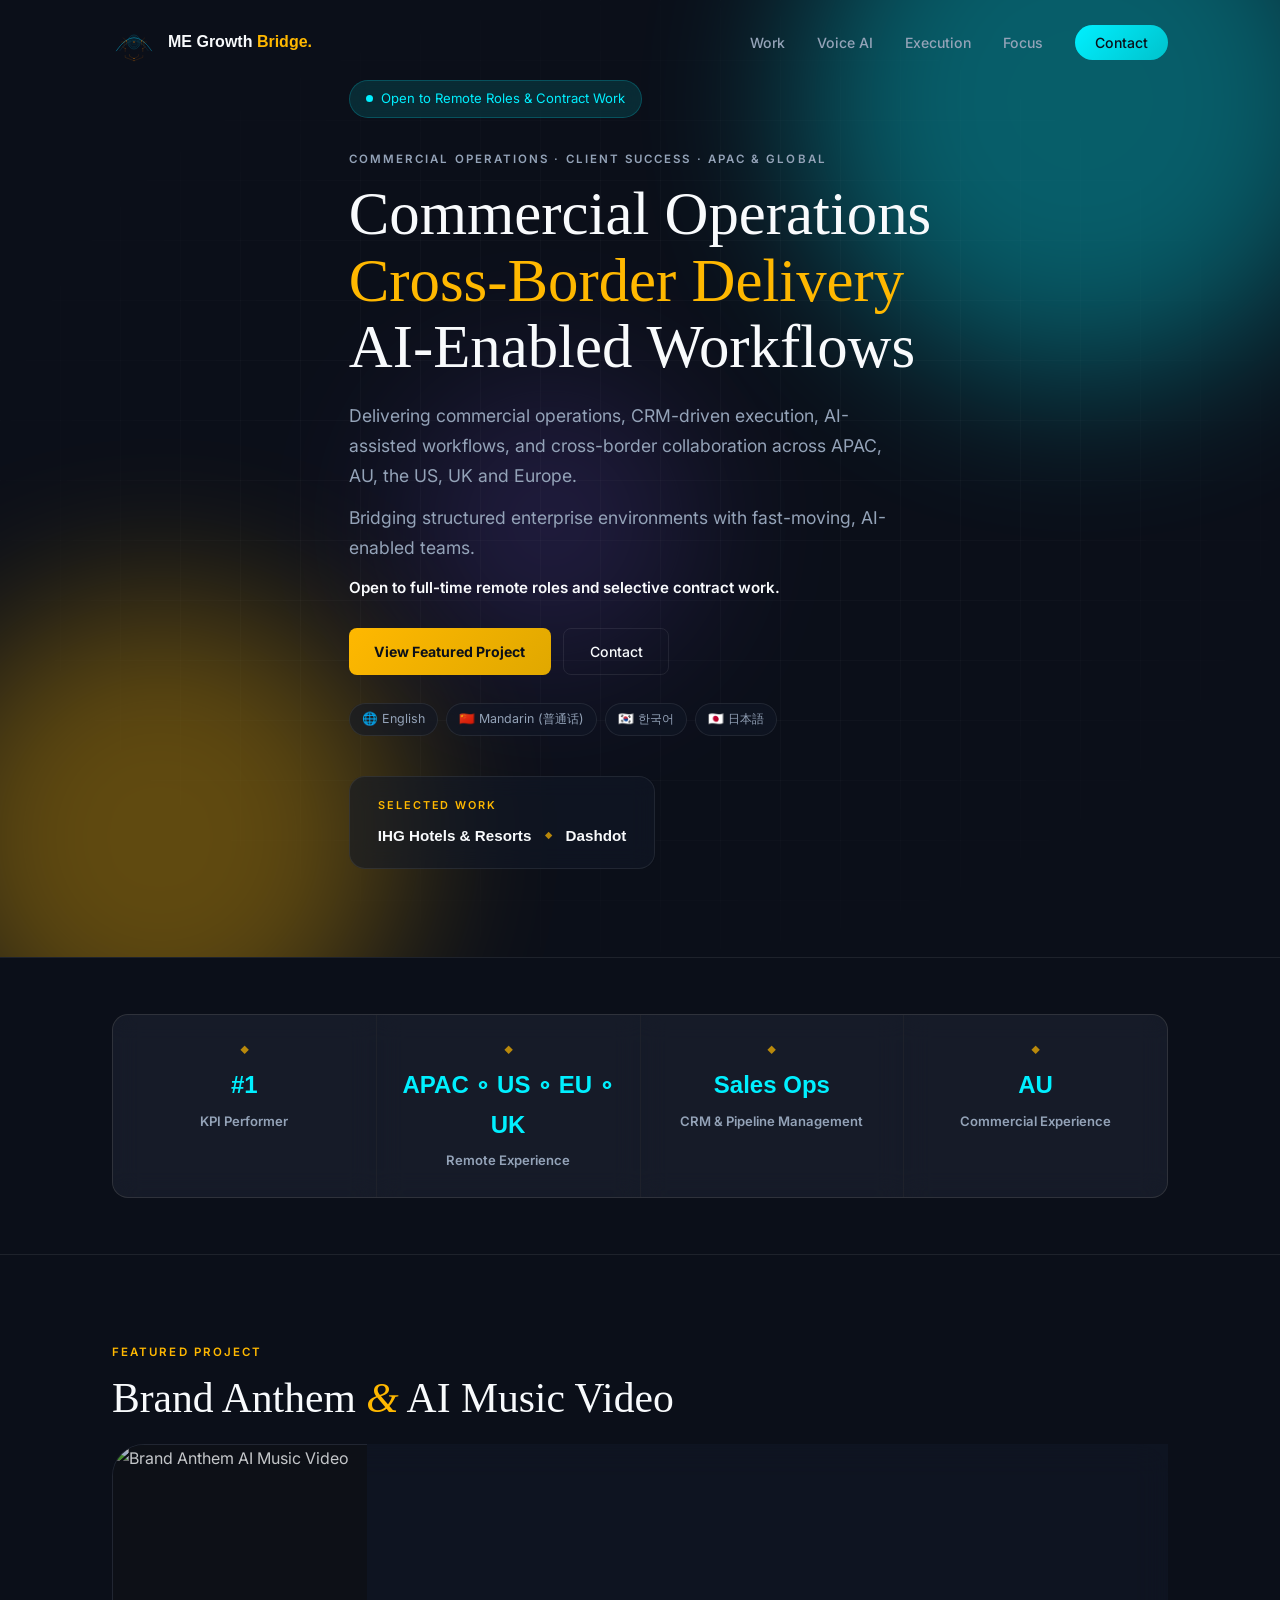
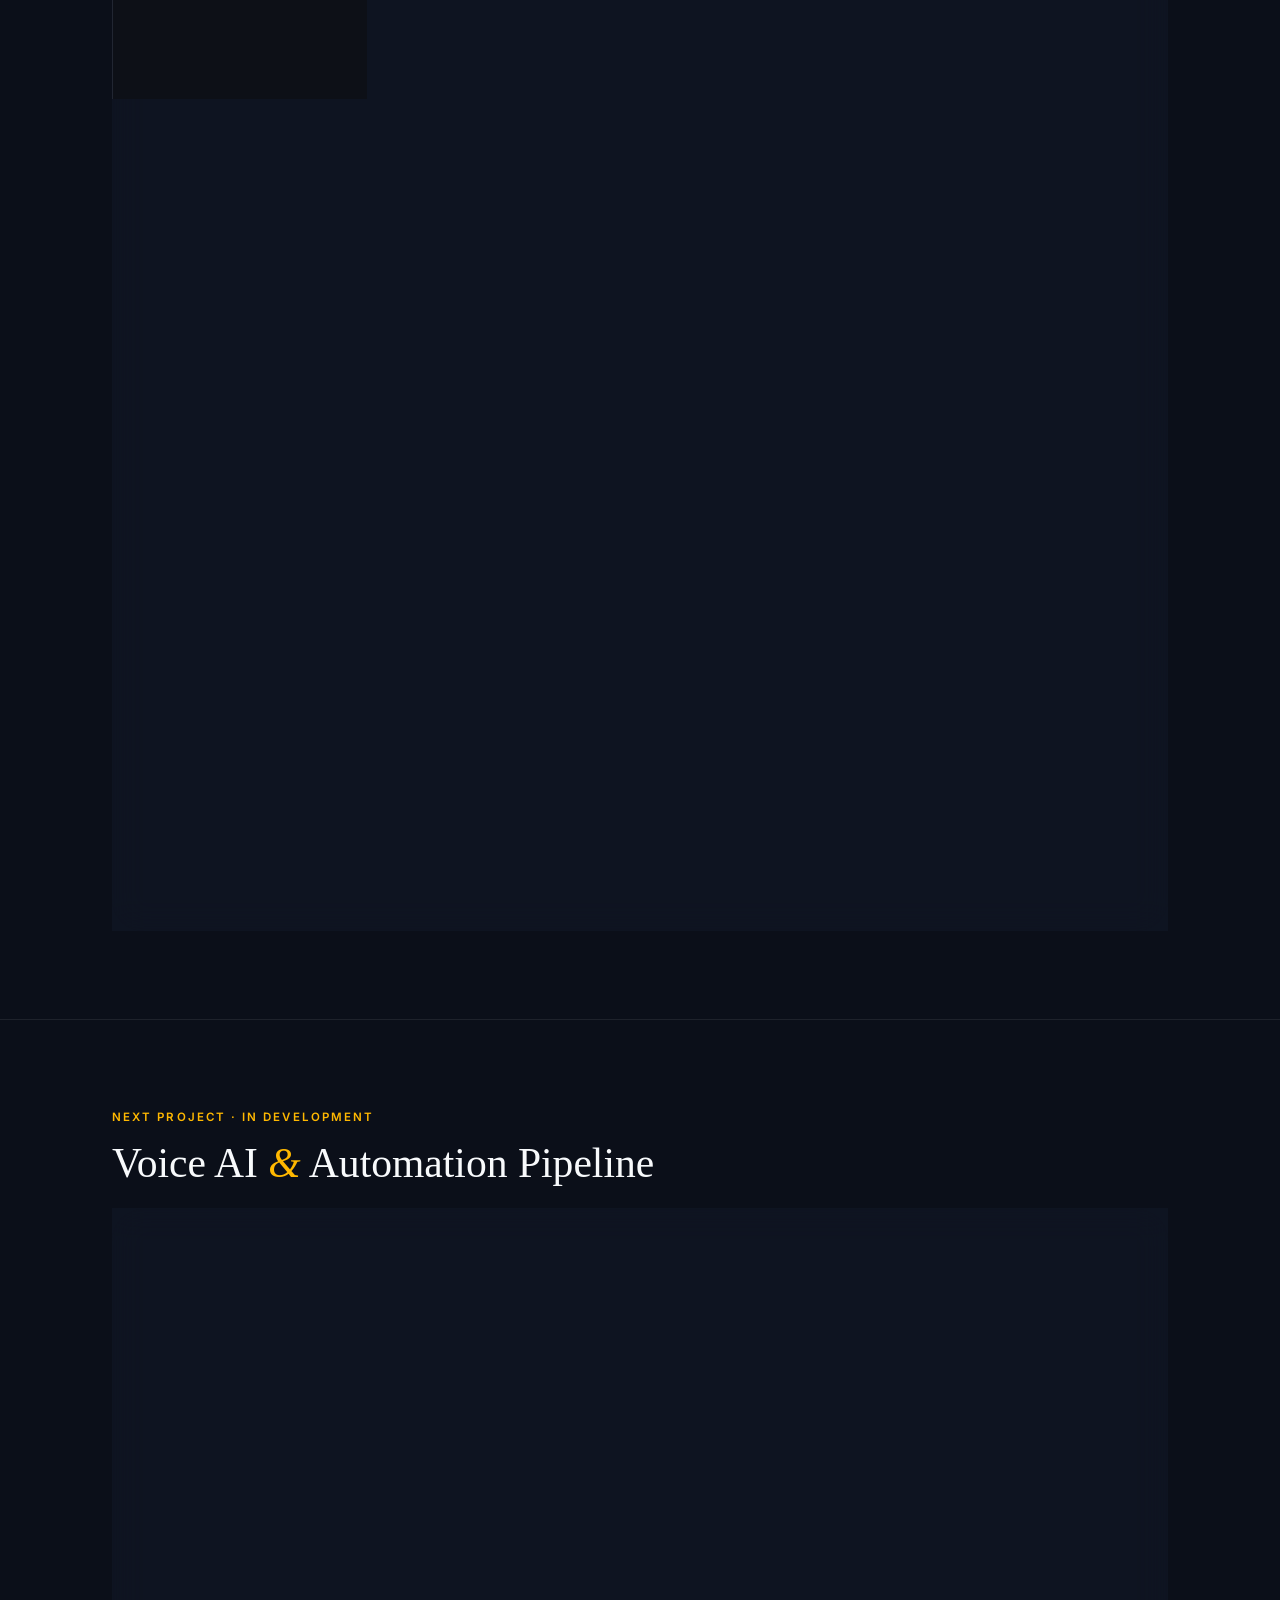
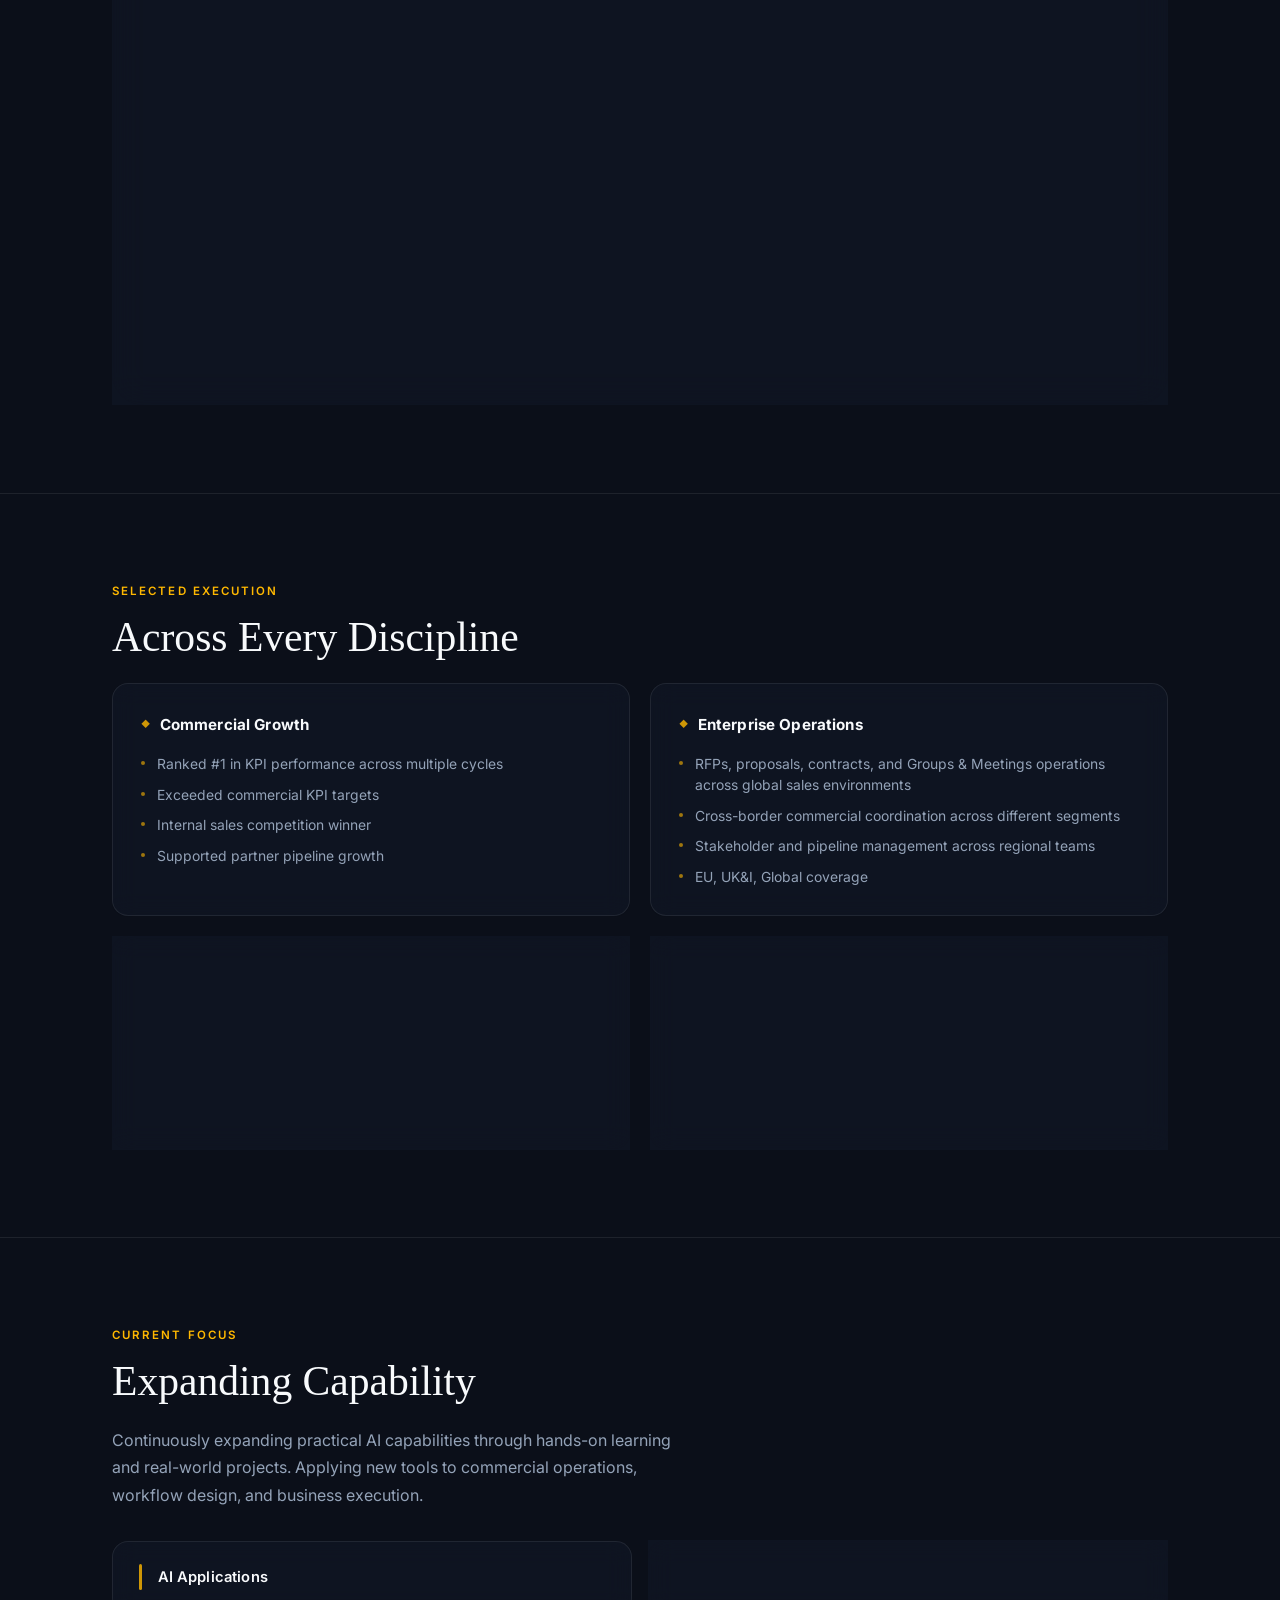
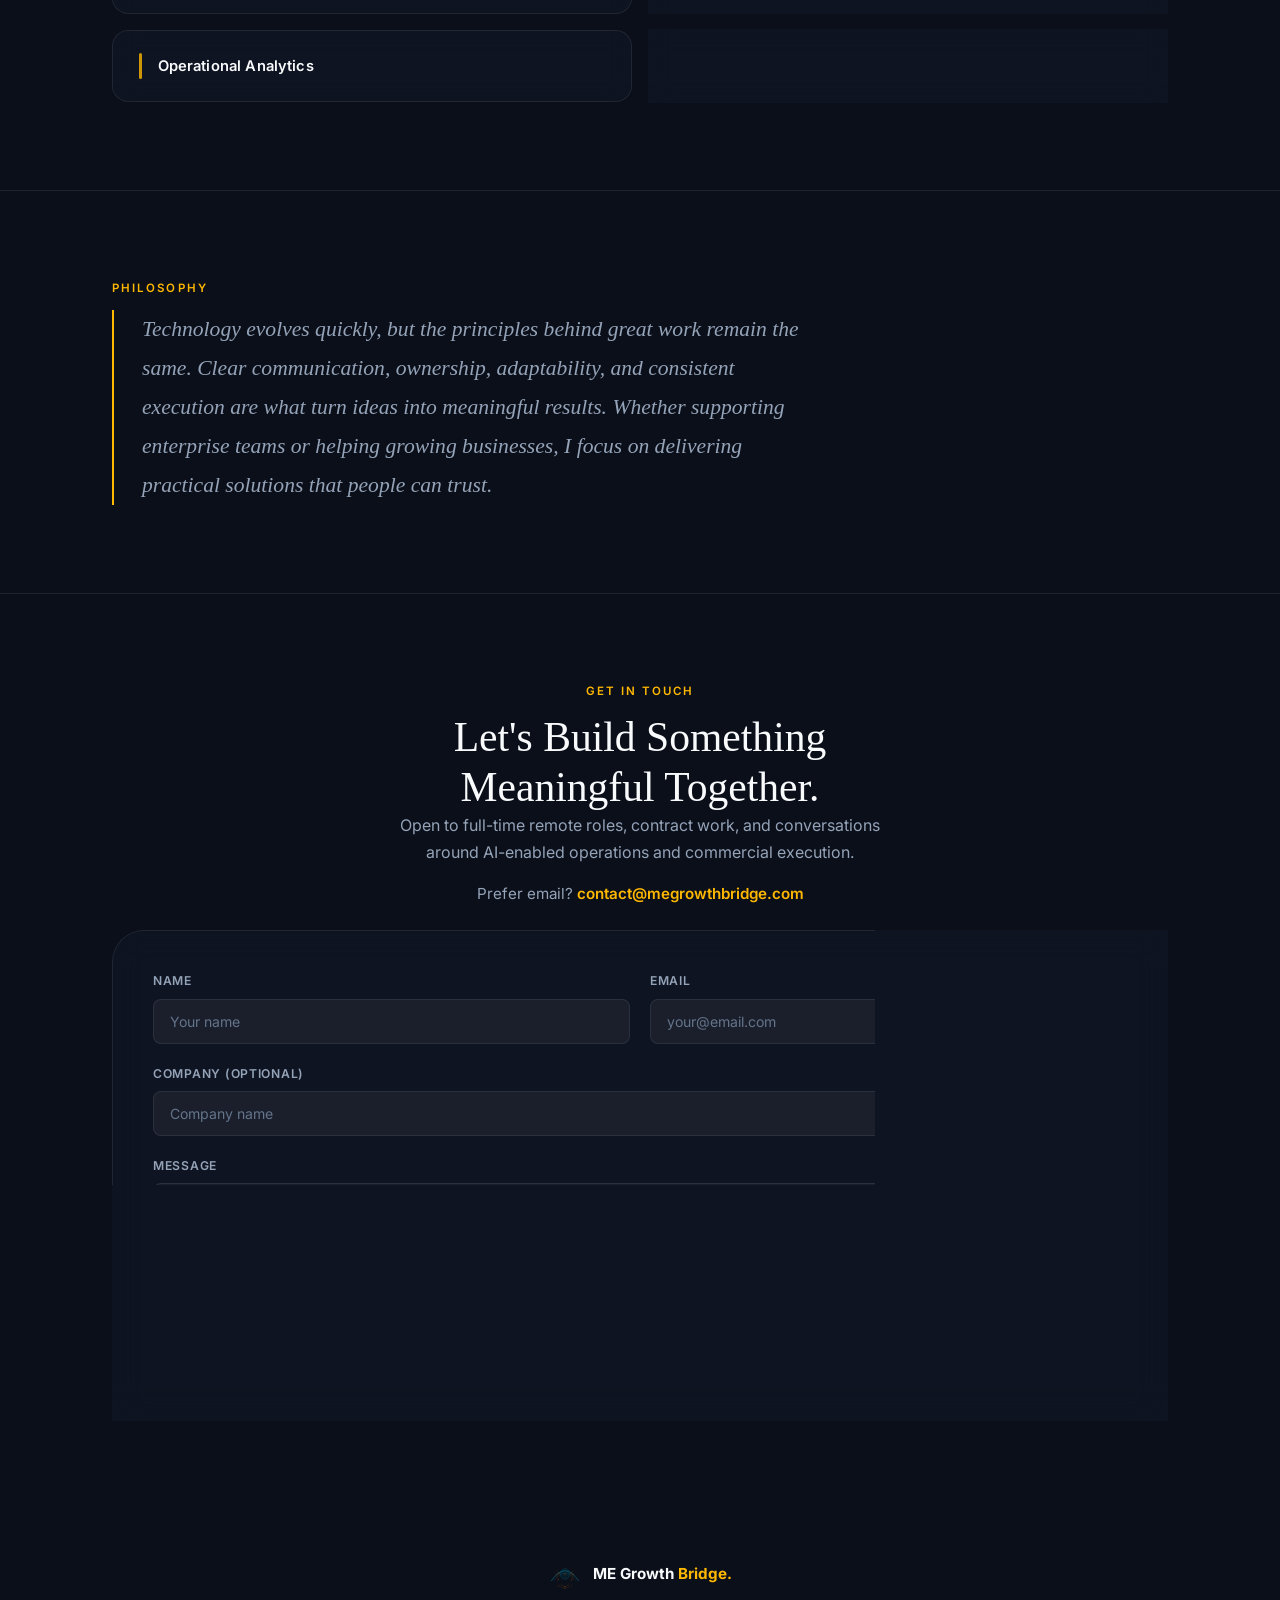
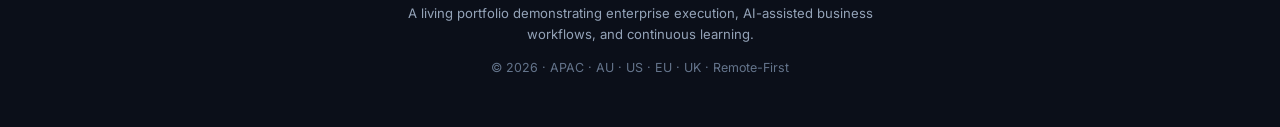
==== commit a6a9c37d: "Update project description and call type" ====
--- a/index.html
+++ b/index.html
@@ -194,7 +194,7 @@
         <span class="tag">Twilio</span>
         <span class="tag">Gmail</span>
       </div>
-      <p class="project-desc">An end-to-end AI voice operations system where a Vapi-powered AI assistant conducts discovery calls, then automatically routes structured data through Make.com to sync leads into HubSpot CRM, schedule calendar appointments, send SMS confirmations via Twilio, and dispatch Gmail confirmations &mdash; fully automated, zero manual entry.</p>
+      <p class="project-desc">An end-to-end AI voice operations system where a Vapi-powered AI assistant answers incoming calls, then automatically routes structured data through Make.com to sync leads into HubSpot CRM, schedule calendar appointments, send SMS confirmations via Twilio, and dispatch Gmail confirmations &mdash; fully automated, zero manual entry.</p>
       <div class="project-facts" style="margin-top:1.5rem">
         <div class="fact">
           <span class="fact-label">Role</span>
@@ -233,7 +233,7 @@
           <svg viewBox="0 0 24 24" fill="none" stroke="currentColor" stroke-width="2"><path d="M12 1a3 3 0 0 0-3 3v8a3 3 0 0 0 6 0V4a3 3 0 0 0-3-3z"/><path d="M19 10v2a7 7 0 0 1-14 0v-2"/><line x1="12" y1="19" x2="12" y2="23"/><line x1="8" y1="23" x2="16" y2="23"/></svg>
         </div>
         <span class="pipe-node__label">Vapi Voice AI</span>
-        <span class="pipe-node__sub">AI discovery call</span>
+        <span class="pipe-node__sub">AI incoming call</span>
       </div>
 
       <div class="pipe-arrow"><div class="pipe-arrow__line"><div class="pipe-arrow__pulse" style="animation-delay:0.4s"></div></div></div>
--- a/styles.css
+++ b/styles.css
@@ -1,246 +1,1438 @@
-/* ============================================
-   DESIGN SYSTEM VARIABLES
-   ============================================ */
+/* ── Reset ── */
+*, *::before, *::after { box-sizing: border-box; margin: 0; padding: 0; }
 :root {
-  --bg: #070a13;
-  --bg-mid: #0b0f19;
-  --bg-card: rgba(15, 22, 38, 0.65);
-  --border: rgba(255, 255, 255, 0.06);
-  --border-active: rgba(255, 184, 0, 0.3);
-  --text: #f1f5f9;
-  --muted: #94a3b8;
-  --muted-light: #64748b;
-  
-  --cyan: #00f0ff;
-  --cyan-glow: rgba(0, 240, 255, 0.25);
-  --gold: #ffb800;
-  --gold-glow: rgba(255, 184, 0, 0.25);
-  
-  --font-display: 'Outfit', sans-serif;
-  --font-body: 'Inter', sans-serif;
-  --font-mono: 'Space Grotesk', sans-serif;
-  
-  --radius-md: 16px;
-  --radius-sm: 8px;
-  --transition: 0.3s cubic-bezier(0.16, 1, 0.3, 1);
-}
-
-/* ============================================
-   RESET & FOUNDATIONS
-   ============================================ */
-*, *::before, *::after {
-  box-sizing: border-box;
-  margin: 0;
-  padding: 0;
-}
-
-body {
-  background: var(--bg);
-  color: var(--text);
-  font-family: var(--font-body);
-  overflow-x: hidden;
-  line-height: 1.6;
-  min-height: 100vh;
-}
-
-/* Decorative Background Elements */
-.decor-orb {
-  position: fixed;
-  border-radius: 50%;
-  filter: blur(120px);
-  z-index: 0;
-  opacity: 0.25;
-  pointer-events: none;
-}
-
-.orb-gold {
-  width: 450px;
-  height: 450px;
-  background: var(--gold);
-  top: -150px;
-  left: -100px;
-}
-
-.orb-cyan {
-  width: 500px;
-  height: 500px;
-  background: var(--cyan);
-  bottom: -150px;
-  right: -100px;
-}
-
-.grid-lines {
-  position: fixed;
-  inset: 0;
-  background-image: 
-    linear-gradient(rgba(255, 255, 255, 0.015) 1px, transparent 1px),
-    linear-gradient(90deg, rgba(255, 255, 255, 0.015) 1px, transparent 1px);
-  background-size: 50px 50px;
-  mask-image: radial-gradient(circle at 50% 50%, black, transparent 80%);
-  -webkit-mask-image: radial-gradient(circle at 50% 50%, black, transparent 80%);
-  z-index: 1;
-  pointer-events: none;
-}
-
-/* ============================================
-   LAYOUT STRUCTURE
-   ============================================ */
-.app-container {
-  position: relative;
-  z-index: 2;
-  max-width: 1200px;
-  margin: 0 auto;
-  padding: 2.5rem 1.5rem;
-  display: flex;
-  flex-direction: column;
-  gap: 2rem;
-}
-
-/* Header styling */
-.main-header {
-  display: flex;
-  justify-content: space-between;
-  align-items: center;
-  border-bottom: 1px solid var(--border);
-  padding-bottom: 1.5rem;
-}
-
-.logo-area {
-  display: flex;
-  align-items: center;
-  gap: 0.75rem;
-}
-
-.logo-icon {
-  width: 32px;
-  height: 32px;
-  color: var(--cyan);
-  filter: drop-shadow(0 0 8px var(--cyan-glow));
-}
-
-.logo-text {
-  font-family: var(--font-display);
-  font-weight: 700;
-  font-size: 1.3rem;
-  letter-spacing: -0.01em;
-}
-
-.logo-accent {
-  color: var(--cyan);
-}
-
-.header-status {
-  display: flex;
-  align-items: center;
-  gap: 0.75rem;
-}
-
-.status-indicator {
-  font-family: var(--font-mono);
-  font-size: 0.8rem;
-  font-weight: 700;
-  padding: 0.35rem 0.85rem;
-  border-radius: 100px;
-  background: rgba(255, 255, 255, 0.05);
-  border: 1px solid var(--border);
-  color: var(--muted);
-  display: flex;
-  align-items: center;
-  gap: 6px;
-}
-
-.status-indicator.live {
-  color: var(--gold);
-  border-color: rgba(255, 184, 0, 0.2);
-  background: rgba(255, 184, 0, 0.08);
-}
-
-.status-indicator::before {
-  content: '';
-  display: inline-block;
-  width: 8px;
-  height: 8px;
-  border-radius: 50%;
-  background: var(--muted-light);
-}
-
-.status-indicator.live::before {
-  background: var(--gold);
-  box-shadow: 0 0 8px var(--gold);
-  animation: pulse 1.8s infinite;
-}
-
-@keyframes pulse {
-  0% { opacity: 0.4; }
-  50% { opacity: 1; }
-  100% { opacity: 0.4; }
-}
-
-.status-label {
-  font-size: 0.85rem;
-  color: var(--muted);
-  font-weight: 500;
-}
-
-/* Dashboard Grid */
-.dashboard-grid {
-  display: grid;
-  grid-template-columns: 1.1fr 0.9fr;
-  gap: 2rem;
-}
-
-@media (max-width: 900px) {
-  .dashboard-grid {
-    grid-template-columns: 1fr;
-  }
-}
-
-/* Glassmorphic Panel Cards */
-.panel {
+--bg: #0B0F19;
+--bg-mid: #111827;
+--bg-card: rgba(17,24,39,0.6);
+--border: rgba(255,255,255,0.08);
+--border-gold: rgba(255,184,0,0.25);
+--text: #F8FAFC;
+--muted: #94A3B8;
+--muted-light: #64748B;
+--cyan: #00F0FF;
+--cyan-dim: rgba(0,240,255,0.12);
+--gold: #FFB800;
+--gold-dim: rgba(255,184,0,0.12);
+--font-display:'Space Grotesk', sans-serif;
+--font-serif: 'DM Serif Display', Georgia, serif;
+--font-body: 'Inter', sans-serif;
+--radius-sm: 8px;
+--radius-md: 16px;
+--radius-lg: 24px;
+--radius-xl: 32px;
+--transition: 0.25s ease;
+}
+
+/* ── Selected Work ── */
+.selected-work {
+  margin-top: 2.5rem;
+  padding: 1.25rem 1.75rem;
   background: var(--bg-card);
   border: 1px solid var(--border);
   border-radius: var(--radius-md);
-  padding: 2rem;
+  backdrop-filter: blur(12px);
+  display: inline-flex;
+  flex-direction: column;
+  gap: 0.5rem;
+  transition: border-color 0.35s ease, transform 0.35s ease;
+}
+
+.selected-work:hover {
+  border-color: var(--border-gold);
+  transform: translateY(-2px);
+}
+
+.selected-label {
+  font-size: 0.68rem;
+  text-transform: uppercase;
+  letter-spacing: 0.18em;
+  color: var(--gold);
+  font-weight: 600;
+  margin: 0;
+}
+
+.selected-companies {
+  display: flex;
+  align-items: center;
+  gap: 0.85rem;
+  flex-wrap: wrap;
+  font-family: var(--font-display);
+  font-size: 0.95rem;
+  font-weight: 600;
+  color: var(--text);
+}
+
+.selected-companies .divider {
+  color: var(--gold);
+  font-size: 0.55rem;
+  opacity: 0.7;
+}
+
+.company-name {
+  transition: color var(--transition);
+}
+
+.selected-work:hover .company-name {
+  color: var(--gold);
+}
+
+@media (max-width: 768px) {
+  .selected-work {
+    width: 100%;
+    text-align: center;
+    align-items: center;
+    padding: 1.25rem 1rem;
+  }
+  .selected-companies {
+    justify-content: center;
+  }
+}html {
+  scroll-behavior: smooth;
+}
+
+body {
+  font-family: var(--font-body);
+  background: var(--bg);
+  color: var(--text);
+  line-height: 1.65;
+  overflow-x: hidden;
+  -webkit-font-smoothing: antialiased;
+}
+
+a {
+  color: inherit;
+  text-decoration: none;
+}
+
+ul {
+  list-style: none;
+}
+
+img {
+  max-width: 100%;
+  display: block;
+}
+
+::-webkit-scrollbar {
+  width: 6px;
+}
+
+::-webkit-scrollbar-track {
+  background: var(--bg);
+}
+
+::-webkit-scrollbar-thumb {
+  background: var(--muted-light);
+  border-radius: 3px;
+}
+
+/* ── Reveal Animation ── */
+.reveal {
+  opacity: 0;
+  transform: translateY(28px);
+  transition: opacity 0.75s cubic-bezier(0.16,1,0.3,1), transform 0.75s cubic-bezier(0.16,1,0.3,1);
+}
+
+.reveal.active {
+  opacity: 1;
+  transform: translateY(0);
+}
+
+/* ── Container ── */
+.container {
+  max-width: 1120px;
+  margin: 0 auto;
+  padding: 0 2rem;
+}
+
+/* ============================================
+   NAVIGATION
+   ============================================ */
+
+nav {
+  position: fixed;
+  top: 0;
+  left: 0;
+  right: 0;
+  z-index: 100;
+  padding: 1.25rem 0;
+  transition: all 0.3s ease;
+}
+
+nav.scrolled {
+  background: rgba(11,15,25,0.88);
+  backdrop-filter: blur(20px);
+  -webkit-backdrop-filter: blur(20px);
+  border-bottom: 1px solid var(--border);
+  padding: 0.9rem 0;
+}
+
+nav .container {
+  display: flex;
+  justify-content: space-between;
+  align-items: center;
+}
+
+/* ── FIXED: Navbar Logo ── */
+.nav-brand{
+    display:flex;
+    align-items:center;
+    gap:12px;
+    text-decoration:none;
+}
+
+.brand-logo{
+    width:44px;
+    height:44px;
+    display:block;
+    flex-shrink:0;
+}
+
+.brand-text{
+    font-family:var(--font-display);
+    font-size:1rem;
+    font-weight:700;
+    color:var(--text);
+    white-space:nowrap;
+    line-height:1;
+}
+
+.brand-text .accent{
+    color:var(--gold);
+}
+
+/* ── Nav Links ── */
+.nav-links {
+  display: flex;
+  align-items: center;
+  gap: 2rem;
+  list-style: none;
+}
+
+.nav-links a {
+  font-size: 0.88rem;
+  font-weight: 500;
+  color: var(--muted);
+  transition: color var(--transition);
+  position: relative;
+}
+
+.nav-links a:hover {
+  color: var(--text);
+}
+
+.nav-links a::after {
+  content: '';
+  position: absolute;
+  bottom: -4px;
+  left: 0;
+  width: 0;
+  height: 1px;
+  background: var(--cyan);
+  transition: width var(--transition);
+}
+
+.nav-links a:hover::after {
+  width: 100%;
+}
+
+.nav-cta {
+  background: linear-gradient(135deg, var(--cyan), #00c2cc) !important;
+  color: var(--bg) !important;
+  padding: 0.55rem 1.25rem;
+  border-radius: 100px;
+  font-weight: 600;
+  transition: transform var(--transition), box-shadow var(--transition) !important;
+}
+
+.nav-cta::after {
+  display: none !important;
+}
+
+.nav-cta:hover {
+  transform: translateY(-2px);
+  box-shadow: 0 8px 24px rgba(0,240,255,0.28) !important;
+}
+
+/* ── Mobile Toggle ── */
+.nav-toggle {
+  display: none;
+  flex-direction: column;
+  gap: 5px;
+  background: none;
+  border: none;
+  cursor: pointer;
+  padding: 4px;
+}
+
+.nav-toggle span {
+  display: block;
+  width: 22px;
+  height: 2px;
+  background: var(--text);
+  border-radius: 2px;
+  transition: transform var(--transition), opacity var(--transition);
+}
+
+.nav-toggle.active span:nth-child(1) {
+  transform: translateY(7px) rotate(45deg);
+}
+
+.nav-toggle.active span:nth-child(2) {
+  opacity: 0;
+}
+
+.nav-toggle.active span:nth-child(3) {
+  transform: translateY(-7px) rotate(-45deg);
+}
+
+/* ── Mobile Menu ── */
+.mobile-menu {
+  display: none;
+  position: absolute;
+  top: 100%;
+  left: 0;
+  right: 0;
+  z-index: 99;
+  background: rgba(11,15,25,0.97);
+  backdrop-filter: blur(20px);
+  border-bottom: 1px solid var(--border);
+  padding: 1.5rem 2rem;
+}
+
+.mobile-menu.active {
+  display: block;
+}
+
+.mobile-menu ul {
+  display: flex;
+  flex-direction: column;
+  gap: 1.25rem;
+}
+
+.mobile-menu a {
+  font-size: 1rem;
+  font-weight: 500;
+  color: var(--muted);
+  transition: color var(--transition);
+}
+
+.mobile-menu a:hover {
+  color: var(--text);
+}
+
+/* ============================================
+   HERO SECTION
+   ============================================ */
+
+.hero {
+  min-height: 100vh;
+  display: flex;
+  align-items: center;
+  position: relative;
+  overflow: hidden;
+  padding-top: 80px;
+}
+
+.hero-bg {
+  position: absolute;
+  inset: 0;
+  z-index: 0;
+}
+
+.orb {
+  position: absolute;
+  border-radius: 50%;
+  filter: blur(80px);
+  opacity: 0.35;
+  animation: float 20s infinite ease-in-out;
+}
+
+.orb-1 {
+  width: 560px;
+  height: 560px;
+  background: var(--cyan);
+  top: -180px;
+  right: -80px;
+  animation-delay: 0s;
+}
+
+.orb-2 {
+  width: 480px;
+  height: 480px;
+  background: var(--gold);
+  bottom: -120px;
+  left: -80px;
+  animation-delay: -6s;
+}
+
+.orb-3 {
+  width: 280px;
+  height: 280px;
+  background: #8B5CF6;
+  top: 40%;
+  left: 32%;
+  opacity: 0.18;
+  animation-delay: -12s;
+}
+
+@keyframes float {
+  0%, 100% { transform: translate(0,0) scale(1); }
+  33% { transform: translate(28px,-28px) scale(1.08); }
+  66% { transform: translate(-18px,18px) scale(0.94); }
+}
+
+.grid-overlay {
+  position: absolute;
+  inset: 0;
+  background-image:
+    linear-gradient(rgba(255,255,255,0.025) 1px, transparent 1px),
+    linear-gradient(90deg, rgba(255,255,255,0.025) 1px, transparent 1px);
+  background-size: 60px 60px;
+  mask-image: radial-gradient(ellipse at center, black 40%, transparent 80%);
+  -webkit-mask-image: radial-gradient(ellipse at center, black 40%, transparent 80%);
+  z-index: 1;
+}
+
+.hero-content {
+  position: relative;
+  z-index: 2;
+  max-width: 860px;
+}
+
+.hero-badge {
+  display: inline-flex;
+  align-items: center;
+  gap: 8px;
+  padding: 7px 16px;
+  background: var(--cyan-dim);
+  border: 1px solid rgba(0,240,255,0.2);
+  border-radius: 100px;
+  font-size: 0.82rem;
+  color: var(--cyan);
+  margin-bottom: 2rem;
+  backdrop-filter: blur(10px);
+}
+
+.hero-badge .dot {
+  width: 7px;
+  height: 7px;
+  background: var(--cyan);
+  border-radius: 50%;
+  animation: pulse 2s infinite;
+}
+
+@keyframes pulse {
+  0%, 100% { opacity: 1; }
+  50% { opacity: 0.3; }
+}
+
+.hero-eyebrow {
+  font-size: 0.72rem;
+  font-weight: 600;
+  letter-spacing: 0.18em;
+  text-transform: uppercase;
+  color: var(--muted);
+  margin-bottom: 0.75rem;
+}
+
+.hero h1 {
+  font-family: var(--font-serif);
+  font-size: clamp(2.4rem, 6vw, 3.8rem);
+  font-weight: 400;
+  line-height: 1.1;
+  margin-bottom: 1.25rem;
+}
+
+.hero h1 .line-gold {
+  color: var(--gold);
+}
+
+.hero h1 .line-cyan {
+  color: var(--cyan);
+}
+
+.hero-sub {
+  font-size: clamp(0.95rem, 1.8vw, 1.1rem);
+  color: var(--muted);
+  max-width: 560px;
+  margin-bottom: 0.75rem;
+  line-height: 1.7;
+}
+
+.hero-avail {
+  font-size: 0.95rem;
+  font-weight: 600;
+  color: var(--text);
+  max-width: 560px;
+  margin-bottom: 1.75rem;
+}
+
+.hero-actions {
+  display: flex;
+  flex-wrap: wrap;
+  gap: 0.75rem;
+  margin-bottom: 1.75rem;
+}
+
+/* ── Buttons ── */
+.btn-primary {
+  display: inline-flex;
+  align-items: center;
+  gap: 8px;
+  padding: 0.7rem 1.6rem;
+  background: linear-gradient(135deg, var(--gold), #e0a800);
+  color: #0B0F19;
+  font-weight: 700;
+  font-size: 0.88rem;
+  border: none;
+  border-radius: var(--radius-sm);
+  cursor: pointer;
+  transition: transform var(--transition), box-shadow var(--transition);
+}
+
+.btn-primary:hover {
+  transform: translateY(-2px);
+  box-shadow: 0 12px 32px rgba(255,184,0,0.3);
+}
+
+.btn-ghost {
+  display: inline-flex;
+  align-items: center;
+  gap: 8px;
+  padding: 0.7rem 1.6rem;
+  background: transparent;
+  color: var(--text);
+  font-weight: 500;
+  font-size: 0.88rem;
+  border: 1px solid var(--border);
+  border-radius: var(--radius-sm);
+  transition: border-color var(--transition), color var(--transition), transform var(--transition);
+}
+
+.btn-ghost:hover {
+  border-color: var(--cyan);
+  color: var(--cyan);
+  transform: translateY(-2px);
+}
+
+/* ── Language Pills ── */
+.lang-pills {
+  display: flex;
+  flex-wrap: wrap;
+  gap: 0.5rem;
+}
+
+.lang-pill {
+  padding: 0.3rem 0.75rem;
+  background: var(--bg-card);
+  border: 1px solid var(--border);
+  border-radius: 100px;
+  font-size: 0.78rem;
+  color: var(--muted);
+  backdrop-filter: blur(8px);
+  transition: border-color var(--transition), color var(--transition);
+}
+
+.lang-pill:hover {
+  border-color: var(--gold);
+  color: var(--gold);
+}
+
+/* ── Selected Work ── */
+.selected-work {
+  margin-top: 2.5rem;
+  padding: 1.25rem 1.75rem;
+  background: rgba(17, 24, 39, 0.6);
+  border: 1px solid rgba(255, 255, 255, 0.08);
+  border-radius: 16px;
   backdrop-filter: blur(12px);
   -webkit-backdrop-filter: blur(12px);
-  transition: border-color var(--transition), transform var(--transition);
-}
-
-.panel:hover {
-  border-color: var(--border-active);
-}
-
-.panel-header {
-  display: flex;
-  align-items: center;
+  display: inline-flex;
+  flex-direction: column;
+  gap: 0.5rem;
+  transition: border-color 0.35s ease, transform 0.35s ease;
+}
+
+.selected-work:hover {
+  border-color: rgba(255, 184, 0, 0.25);
+  transform: translateY(-2px);
+}
+
+.selected-label {
+  font-size: 0.68rem;
+  text-transform: uppercase;
+  letter-spacing: 0.18em;
+  color: #FFB800;
+  font-weight: 600;
+  margin: 0;
+}
+
+.selected-companies {
+  display: flex;
+  align-items: center;
+  gap: 0.85rem;
+  flex-wrap: wrap;
+  font-family: 'Space Grotesk', sans-serif;
+  font-size: 0.95rem;
+  font-weight: 600;
+  color: #F8FAFC;
+}
+
+.selected-companies .divider {
+  color: #FFB800;
+  font-size: 0.55rem;
+  opacity: 0.7;
+}
+
+.company-name {
+  transition: color 0.25s ease;
+}
+
+.selected-work:hover .company-name {
+  color: #FFB800;
+}
+
+@media (max-width: 768px) {
+  .selected-work {
+    width: 100%;
+    text-align: center;
+    align-items: center;
+    padding: 1.25rem 1rem;
+  }
+  .selected-companies {
+    justify-content: center;
+  }
+}
+
+/* ============================================
+   CREDIBILITY STRIP
+   ============================================ */
+
+.credibility {
+  padding: 3.5rem 0;
+  border-bottom: 1px solid var(--border);
+}
+
+.cred-grid {
+  display: grid;
+  grid-template-columns: repeat(4, 1fr);
+  gap: 1px;
+  background: var(--border);
+  border: 1px solid var(--border);
+  border-radius: var(--radius-md);
+  overflow: hidden;
+}
+
+.cred-card {
+  background: var(--bg-card);
+  padding: 1.75rem 1.25rem;
+  display: flex;
+  flex-direction: column;
+  align-items: center;
+  gap: 0.5rem;
+  text-align: center;
+  backdrop-filter: blur(12px);
+  transition: background var(--transition);
+}
+
+.cred-card:hover {
+  background: rgba(255,184,0,0.06);
+}
+
+.cred-icon {
+  color: var(--gold);
+  font-size: 0.55rem;
+  opacity: 0.7;
+}
+
+.cred-number {
+  font-family: var(--font-display);
+  font-size: 1.5rem;
+  font-weight: 700;
+  color: var(--cyan);
+  word-break: break-word;
+  overflow-wrap: break-word;
+}
+
+.cred-label {
+  font-size: 0.82rem;
+  font-weight: 600;
+  color: var(--muted);
+  line-height: 1.3;
+}
+
+/* ============================================
+   SECTION SHARED STYLES
+   ============================================ */
+
+section {
+  padding: 5.5rem 0;
+  border-bottom: 1px solid var(--border);
+}
+
+.section-eyebrow {
+  font-size: 0.72rem;
+  font-weight: 600;
+  letter-spacing: 0.18em;
+  text-transform: uppercase;
+  color: var(--gold);
+  margin-bottom: 0.75rem;
+}
+
+.section-title {
+  font-family: var(--font-serif);
+  font-size: clamp(1.75rem, 4vw, 2.6rem);
+  font-weight: 400;
+  line-height: 1.2;
+  margin-bottom: 1.25rem;
+}
+
+.section-desc {
+  color: var(--muted);
+  font-size: 1rem;
+  max-width: 580px;
+  line-height: 1.7;
+}
+
+.ampersand {
+  color: var(--gold);
+  font-style: italic;
+}
+
+/* ============================================
+   FEATURED PROJECT
+   ============================================ */
+
+.project-card {
+  border-radius: var(--radius-xl);
+  border: 1px solid var(--border);
+  background: var(--bg-card);
+  overflow: hidden;
+  backdrop-filter: blur(16px);
+  transition: transform 0.35s ease, border-color 0.35s ease, box-shadow 0.35s ease;
+  cursor: pointer;
+}
+
+.project-card:hover {
+  transform: translateY(-5px);
+  border-color: rgba(255,184,0,0.3);
+  box-shadow: 0 20px 56px rgba(0,0,0,0.4);
+}
+
+.project-thumbnail {
+  position: relative;
+  overflow: hidden;
+  aspect-ratio: 16/7;
+  background: #0d1017;
+}
+
+.project-thumbnail img {
+  width: 100%;
+  height: 100%;
+  object-fit: cover;
+  opacity: 0.78;
+  transition: transform 0.45s ease, opacity 0.35s ease;
+}
+
+.project-card:hover .project-thumbnail img {
+  transform: scale(1.03);
+  opacity: 0.9;
+}
+
+.play-button {
+  position: absolute;
+  left: 50%;
+  top: 50%;
+  transform: translate(-50%, -50%);
+  width: 72px;
+  height: 72px;
+  border-radius: 50%;
+  background: rgba(255,184,0,0.92);
+  display: flex;
+  align-items: center;
+  justify-content: center;
+  box-shadow: 0 12px 32px rgba(255,184,0,0.3);
+  transition: transform 0.3s ease, box-shadow 0.3s ease;
+}
+
+.play-button svg {
+  width: 28px;
+  height: 28px;
+  fill: #0B0F19;
+  margin-left: 3px;
+}
+
+.project-card:hover .play-button {
+  transform: translate(-50%, -50%) scale(1.1);
+}
+
+.project-overlay {
+  position: absolute;
+  left: 0;
+  right: 0;
+  bottom: 0;
+  padding: 1.25rem 1.5rem;
+  background: linear-gradient(to top, rgba(8,10,18,0.88), transparent);
+  display: flex;
+  justify-content: flex-end;
+}
+
+.overlay-label {
+  font-size: 0.72rem;
+  color: var(--gold);
+  text-transform: uppercase;
+  letter-spacing: 0.12em;
+  font-weight: 700;
+}
+
+.project-meta-wrap {
+  padding: 2rem;
+}
+
+.project-tags {
+  display: flex;
+  flex-wrap: wrap;
+  gap: 0.6rem;
+  margin-bottom: 1.5rem;
+}
+
+.tag {
+  padding: 0.4rem 0.85rem;
+  border-radius: 100px;
+  background: var(--cyan-dim);
+  border: 1px solid rgba(0,240,255,0.18);
+  color: #67c8ff;
+  font-size: 0.76rem;
+  font-weight: 600;
+}
+
+.project-desc {
+  color: var(--muted);
+  font-size: 0.95rem;
+  line-height: 1.85;
+  max-width: 780px;
+  margin-bottom: 1.75rem;
+}
+
+.project-facts {
+  display: grid;
+  gap: 1.1rem;
+  margin-bottom: 1.75rem;
+}
+
+.fact {
+  padding-bottom: 0.85rem;
+  border-bottom: 1px solid rgba(255,255,255,0.06);
+}
+
+.fact:last-child {
+  border-bottom: none;
+  padding-bottom: 0;
+}
+
+.fact-label {
+  display: block;
+  color: var(--gold);
+  font-size: 0.72rem;
+  text-transform: uppercase;
+  letter-spacing: 0.15em;
+  font-weight: 700;
+  margin-bottom: 0.3rem;
+}
+
+.fact-value {
+  display: block;
+  color: var(--text);
+  font-size: 0.92rem;
+  line-height: 1.7;
+}
+
+.project-note {
+  margin-top: 1.25rem;
+  padding-left: 1rem;
+  border-left: 2px solid var(--gold);
+  color: var(--muted);
+  font-size: 0.86rem;
+  font-style: italic;
+  line-height: 1.75;
+}
+
+.project-link {
+  display: inline-flex;
+  align-items: center;
+  gap: 0.5rem;
+  color: var(--gold);
+  font-size: 0.9rem;
+  font-weight: 600;
+  margin-top: 1.25rem;
+  transition: gap var(--transition);
+}
+
+.project-link svg {
+  width: 15px;
+  height: 15px;
+  transition: transform var(--transition);
+}
+
+.project-card:hover .project-link {
   gap: 0.75rem;
-  margin-bottom: 0.5rem;
-}
-
-.panel-icon {
-  font-size: 1.25rem;
-}
-
-.panel-header h2 {
+}
+
+.project-card:hover .project-link svg {
+  transform: translate(3px, -3px);
+}
+
+/* ============================================
+   VOICE AI PROJECT SECTION
+   ============================================ */
+
+/* ── Card layout ── */
+.voice-ai-card {
+  display: grid;
+  grid-template-columns: 1fr 1fr;
+  gap: 2.5rem;
+  background: var(--bg-card);
+  border: 1px solid var(--border);
+  border-radius: var(--radius-xl);
+  padding: 2.5rem;
+  backdrop-filter: blur(16px);
+  overflow: hidden;
+  position: relative;
+}
+
+.voice-ai-card::before {
+  content: '';
+  position: absolute;
+  inset: 0;
+  background: radial-gradient(ellipse at 80% 20%, rgba(0,240,255,0.04) 0%, transparent 60%),
+              radial-gradient(ellipse at 20% 80%, rgba(255,184,0,0.04) 0%, transparent 60%);
+  pointer-events: none;
+}
+
+/* ── Tag variant: gold ── */
+.tag-gold {
+  background: var(--gold-dim) !important;
+  border-color: rgba(255,184,0,0.25) !important;
+  color: var(--gold) !important;
+}
+
+/* ── Status badge ── */
+.status-badge {
+  display: inline-flex;
+  align-items: center;
+  gap: 6px;
+  padding: 0.25rem 0.75rem;
+  background: rgba(139,92,246,0.12);
+  border: 1px solid rgba(139,92,246,0.25);
+  border-radius: 100px;
+  font-size: 0.8rem;
+  font-weight: 600;
+  color: #c4b5fd;
+}
+
+.status-dot {
+  width: 6px;
+  height: 6px;
+  border-radius: 50%;
+  background: #a78bfa;
+  animation: pulse 2s infinite;
+}
+
+/* ── Pipeline container ── */
+.vai-pipeline {
+  display: flex;
+  flex-direction: column;
+  align-items: center;
+  gap: 0;
+  padding: 1.5rem 1rem;
+  background: rgba(7,10,19,0.5);
+  border: 1px solid var(--border);
+  border-radius: var(--radius-lg);
+  position: relative;
+}
+
+.pipeline-label {
+  font-size: 0.68rem;
+  text-transform: uppercase;
+  letter-spacing: 0.16em;
+  font-weight: 700;
+  color: var(--muted-light);
+  margin-bottom: 1.25rem;
+  align-self: flex-start;
+}
+
+/* ── Pipeline nodes (main chain) ── */
+.pipe-node {
+  display: flex;
+  flex-direction: column;
+  align-items: center;
+  gap: 0.4rem;
+  padding: 0.85rem 1.1rem;
+  border-radius: var(--radius-md);
+  border: 1px solid var(--border);
+  background: rgba(17,24,39,0.8);
+  width: 100%;
+  transition: border-color var(--transition), box-shadow var(--transition);
+  position: relative;
+  z-index: 2;
+}
+
+.pipe-node__icon {
+  width: 36px;
+  height: 36px;
+  display: flex;
+  align-items: center;
+  justify-content: center;
+  border-radius: var(--radius-sm);
+}
+
+.pipe-node__icon svg {
+  width: 20px;
+  height: 20px;
+}
+
+.pipe-node__label {
   font-family: var(--font-display);
-  font-size: 1.25rem;
+  font-size: 0.85rem;
   font-weight: 700;
   color: var(--text);
 }
 
-.panel-subtitle {
-  font-size: 0.88rem;
+.pipe-node__sub {
+  font-size: 0.72rem;
   color: var(--muted);
-  margin-bottom: 1.75rem;
+  font-weight: 400;
+}
+
+/* Node color variants */
+.pipe-node--user {
+  border-color: rgba(255,255,255,0.1);
+}
+.pipe-node--user .pipe-node__icon {
+  background: rgba(255,255,255,0.06);
+  color: var(--muted);
+}
+
+.pipe-node--vapi {
+  border-color: rgba(0,240,255,0.25);
+}
+.pipe-node--vapi .pipe-node__icon {
+  background: rgba(0,240,255,0.1);
+  color: var(--cyan);
+}
+.pipe-node--vapi .pipe-node__icon svg { stroke: var(--cyan); }
+
+.pipe-node--webhook {
+  border-color: rgba(139,92,246,0.3);
+}
+.pipe-node--webhook .pipe-node__icon {
+  background: rgba(139,92,246,0.1);
+}
+.pipe-node--webhook .pipe-node__icon svg { stroke: #a78bfa; }
+
+.pipe-node--make {
+  border-color: rgba(255,184,0,0.35);
+  box-shadow: 0 0 20px rgba(255,184,0,0.08);
+}
+.pipe-node--make .pipe-node__icon {
+  background: rgba(255,184,0,0.12);
+}
+.pipe-node--make .pipe-node__icon svg { stroke: var(--gold); }
+
+/* ── Connector arrows ── */
+.pipe-arrow {
+  width: 2px;
+  height: 22px;
+  display: flex;
+  align-items: center;
+  justify-content: center;
+  position: relative;
+  z-index: 1;
+}
+
+.pipe-arrow__line {
+  width: 2px;
+  height: 100%;
+  background: linear-gradient(to bottom, rgba(255,255,255,0.1), rgba(255,255,255,0.05));
+  position: relative;
+  overflow: hidden;
+}
+
+.pipe-arrow__pulse {
+  position: absolute;
+  top: -8px;
+  left: 0;
+  width: 2px;
+  height: 8px;
+  background: linear-gradient(to bottom, transparent, var(--cyan), transparent);
+  animation: flow-down 1.8s ease-in-out infinite;
+  border-radius: 2px;
+}
+
+@keyframes flow-down {
+  0%   { top: -8px; opacity: 0; }
+  20%  { opacity: 1; }
+  80%  { opacity: 1; }
+  100% { top: 100%; opacity: 0; }
+}
+
+/* ── Branch connector (Make -> 4 destinations) ── */
+.pipe-branch {
+  width: 100%;
+  display: flex;
+  flex-direction: column;
+  align-items: center;
+  position: relative;
+}
+
+.pipe-branch__stem {
+  width: 2px;
+  height: 16px;
+  background: linear-gradient(to bottom, rgba(255,184,0,0.4), rgba(255,184,0,0.15));
+  position: relative;
+  overflow: hidden;
+}
+
+.pipe-branch__stem::after {
+  content: '';
+  position: absolute;
+  top: -8px;
+  left: 0;
+  width: 2px;
+  height: 8px;
+  background: linear-gradient(to bottom, transparent, var(--gold), transparent);
+  animation: flow-down-gold 1.8s ease-in-out 1.2s infinite;
+  border-radius: 2px;
+}
+
+@keyframes flow-down-gold {
+  0%   { top: -8px; opacity: 0; }
+  20%  { opacity: 1; }
+  80%  { opacity: 1; }
+  100% { top: 100%; opacity: 0; }
+}
+
+.pipe-branch__rail {
+  width: 100%;
+  height: 2px;
+  background: linear-gradient(to right, transparent 12.5%, rgba(255,184,0,0.3) 12.5%, rgba(255,184,0,0.3) 87.5%, transparent 87.5%);
+}
+
+/* ── 4 Destination nodes ── */
+.pipe-destinations {
+  width: 100%;
+  display: grid;
+  grid-template-columns: repeat(4, 1fr);
+  gap: 0.6rem;
+  margin-top: 0;
+}
+
+.pipe-dest {
+  display: flex;
+  flex-direction: column;
+  align-items: center;
+  gap: 0;
+}
+
+.pipe-dest__drop {
+  width: 2px;
+  height: 14px;
+  background: rgba(255,255,255,0.08);
+  position: relative;
+  overflow: hidden;
+}
+
+.pipe-dest__drop::after {
+  content: '';
+  position: absolute;
+  top: -6px;
+  left: 0;
+  width: 2px;
+  height: 6px;
+  background: linear-gradient(to bottom, transparent, rgba(255,255,255,0.4), transparent);
+  animation: flow-down 1.8s ease-in-out infinite;
+  border-radius: 2px;
+}
+
+.pipe-dest--hubspot .pipe-dest__drop::after { background: linear-gradient(to bottom, transparent, #ff7a59, transparent); }
+.pipe-dest--calendar .pipe-dest__drop::after { background: linear-gradient(to bottom, transparent, #4285f4, transparent); }
+.pipe-dest--twilio .pipe-dest__drop::after { background: linear-gradient(to bottom, transparent, #f22f46, transparent); }
+.pipe-dest--gmail .pipe-dest__drop::after { background: linear-gradient(to bottom, transparent, #34a853, transparent); }
+
+.pipe-dest__node {
+  display: flex;
+  flex-direction: column;
+  align-items: center;
+  gap: 0.35rem;
+  padding: 0.75rem 0.4rem;
+  border-radius: var(--radius-sm);
+  border: 1px solid var(--border);
+  background: rgba(17,24,39,0.9);
+  width: 100%;
+  font-size: 0.68rem;
+  font-weight: 600;
+  color: var(--muted);
+  text-align: center;
+  transition: border-color var(--transition), transform var(--transition), box-shadow var(--transition);
+  line-height: 1.2;
+}
+
+.pipe-dest__node svg {
+  width: 18px;
+  height: 18px;
+  flex-shrink: 0;
+}
+
+/* Destination brand colours */
+.pipe-dest--hubspot .pipe-dest__node {
+  border-color: rgba(255,122,89,0.2);
+}
+.pipe-dest--hubspot .pipe-dest__node svg { stroke: #ff7a59; }
+.pipe-dest--hubspot .pipe-dest__node:hover {
+  border-color: rgba(255,122,89,0.5);
+  box-shadow: 0 4px 16px rgba(255,122,89,0.12);
+  transform: translateY(-2px);
+  color: var(--text);
+}
+
+.pipe-dest--calendar .pipe-dest__node {
+  border-color: rgba(66,133,244,0.2);
+}
+.pipe-dest--calendar .pipe-dest__node svg { stroke: #4285f4; }
+.pipe-dest--calendar .pipe-dest__node:hover {
+  border-color: rgba(66,133,244,0.5);
+  box-shadow: 0 4px 16px rgba(66,133,244,0.12);
+  transform: translateY(-2px);
+  color: var(--text);
+}
+
+.pipe-dest--twilio .pipe-dest__node {
+  border-color: rgba(242,47,70,0.2);
+}
+.pipe-dest--twilio .pipe-dest__node svg { stroke: #f22f46; }
+.pipe-dest--twilio .pipe-dest__node:hover {
+  border-color: rgba(242,47,70,0.5);
+  box-shadow: 0 4px 16px rgba(242,47,70,0.12);
+  transform: translateY(-2px);
+  color: var(--text);
+}
+
+.pipe-dest--gmail .pipe-dest__node {
+  border-color: rgba(52,168,83,0.2);
+}
+.pipe-dest--gmail .pipe-dest__node svg { stroke: #34a853; }
+.pipe-dest--gmail .pipe-dest__node:hover {
+  border-color: rgba(52,168,83,0.5);
+  box-shadow: 0 4px 16px rgba(52,168,83,0.12);
+  transform: translateY(-2px);
+  color: var(--text);
+}
+
+/* ── Responsive: collapse to single column on mobile ── */
+@media (max-width: 900px) {
+  .voice-ai-card {
+    grid-template-columns: 1fr;
+    padding: 2rem 1.5rem;
+  }
+
+  .vai-pipeline {
+    padding: 1.5rem 1rem;
+  }
+}
+
+@media (max-width: 480px) {
+  .voice-ai-card {
+    padding: 1.5rem 1.25rem;
+    border-radius: var(--radius-lg);
+  }
+
+  .pipe-destinations {
+    grid-template-columns: repeat(2, 1fr);
+    gap: 0.75rem;
+  }
+
+  .pipe-dest__drop {
+    display: none;
+  }
+
+  .pipe-dest__node {
+    padding: 0.85rem 0.5rem;
+    font-size: 0.72rem;
+  }
+
+  .pipe-branch__rail {
+    display: none;
+  }
+
+  .pipe-branch__stem {
+    display: none;
+  }
 }
 
 /* ============================================
-   SIMULATOR FORM CONTROLS
+   EXECUTION GRID
    ============================================ */
-#simulatorForm {
+
+.exec-grid {
+  display: grid;
+  grid-template-columns: repeat(2, 1fr);
+  gap: 1.25rem;
+}
+
+.exec-card {
+  background: var(--bg-card);
+  border: 1px solid var(--border);
+  border-radius: var(--radius-md);
+  padding: 1.75rem;
+  backdrop-filter: blur(12px);
+  transition: border-color var(--transition), transform var(--transition);
+}
+
+.exec-card:hover {
+  border-color: var(--border-gold);
+  transform: translateY(-2px);
+}
+
+.exec-header {
+  display: flex;
+  align-items: center;
+  gap: 0.6rem;
+  margin-bottom: 1.1rem;
+}
+
+.exec-icon {
+  color: var(--gold);
+  font-size: 0.55rem;
+  opacity: 0.8;
+}
+
+.exec-header h3 {
+  font-size: 0.95rem;
+  font-weight: 700;
+  letter-spacing: 0.01em;
+}
+
+.exec-list {
   display: flex;
   flex-direction: column;
-  gap: 1.25rem;
+  gap: 0.6rem;
+}
+
+.exec-list li {
+  font-size: 0.87rem;
+  color: var(--muted);
+  padding-left: 1rem;
+  position: relative;
+  line-height: 1.5;
+}
+
+.exec-list li::before {
+  content: '';
+  position: absolute;
+  left: 0;
+  top: 0.52em;
+  width: 4px;
+  height: 4px;
+  background: var(--gold);
+  border-radius: 50%;
+  opacity: 0.6;
+}
+
+/* ============================================
+   FOCUS SECTION
+   ============================================ */
+
+.focus-grid {
+  display: grid;
+  grid-template-columns: repeat(2, 1fr);
+  gap: 1rem;
+}
+
+.focus-item {
+  background: var(--bg-card);
+  border: 1px solid var(--border);
+  border-radius: var(--radius-md);
+  padding: 1.4rem 1.6rem;
+  display: flex;
+  align-items: center;
+  gap: 1rem;
+  backdrop-filter: blur(12px);
+  transition: border-color var(--transition);
+}
+
+.focus-item:hover {
+  border-color: var(--border-gold);
+}
+
+.focus-bar {
+  width: 3px;
+  height: 26px;
+  background: var(--gold);
+  border-radius: 2px;
+  flex-shrink: 0;
+  opacity: 0.8;
+}
+
+.focus-item span {
+  font-size: 0.92rem;
+  font-weight: 600;
+  letter-spacing: 0.01em;
+}
+
+/* ============================================
+   PHILOSOPHY SECTION
+   ============================================ */
+
+.philosophy-inner {
+  max-width: 700px;
+}
+
+.philosophy-text {
+  font-family: var(--font-serif);
+  font-size: clamp(1.1rem, 2.5vw, 1.35rem);
+  font-style: italic;
+  color: var(--muted);
+  line-height: 1.8;
+  border-left: 2px solid var(--gold);
+  padding-left: 1.75rem;
+}
+
+/* ============================================
+   CONTACT FORM
+   ============================================ */
+
+.contact-sub {
+  color: var(--muted);
+  font-size: 1rem;
+  max-width: 520px;
+  text-align: center;
+  margin: -1.25rem auto 1rem;
+}
+
+.contact-email {
+  text-align: center;
+  margin: 0.75rem auto 1.5rem;
+  font-size: 0.95rem;
+  color: var(--muted);
+}
+
+.contact-email a {
+  color: var(--gold);
+  font-weight: 600;
+  transition: color var(--transition);
+}
+
+.contact-email a:hover {
+  color: #ffd040;
+}
+
+.contact-form {
+  background: var(--bg-card);
+  border: 1px solid var(--border);
+  border-radius: var(--radius-xl);
+  padding: 2.5rem;
+  backdrop-filter: blur(16px);
 }
 
 .form-row {
@@ -249,64 +1441,91 @@
   gap: 1.25rem;
 }
 
-@media (max-width: 600px) {
-  .form-row {
-    grid-template-columns: 1fr;
-  }
-}
-
 .form-group {
   display: flex;
   flex-direction: column;
-  gap: 0.4rem;
-}
-
-.form-group label {
-  font-size: 0.8rem;
+  gap: 0.45rem;
+  margin-bottom: 1.25rem;
+}
+
+.form-row .form-group {
+  margin-bottom: 0;
+}
+
+label {
+  font-size: 0.76rem;
   font-weight: 600;
   color: var(--muted);
+  letter-spacing: 0.06em;
   text-transform: uppercase;
-  letter-spacing: 0.05em;
-}
-
-.form-group input {
-  background: rgba(7, 10, 19, 0.6);
+}
+
+input,
+textarea {
+  background: rgba(255,255,255,0.05);
   border: 1px solid var(--border);
+  color: var(--text);
   border-radius: var(--radius-sm);
   padding: 0.75rem 1rem;
-  color: var(--text);
   font-family: var(--font-body);
+  font-size: 0.95rem;
+  width: 100%;
+  transition: border-color var(--transition), background var(--transition);
+}
+
+input:focus,
+textarea:focus {
+  outline: none;
+  border-color: var(--gold);
+  background: rgba(255,184,0,0.05);
+}
+
+input::placeholder,
+textarea::placeholder {
+  color: var(--muted-light);
+  font-size: 0.88rem;
+}
+
+textarea {
+  resize: vertical;
+  min-height: 130px;
+  line-height: 1.6;
+}
+
+.btn-submit {
+  display: flex;
+  align-items: center;
+  justify-content: center;
+  gap: 0.6rem;
+  width: 100%;
+  background: var(--gold);
+  color: #0B0F19;
+  font-family: var(--font-body);
+  font-weight: 700;
   font-size: 0.92rem;
-  transition: border-color var(--transition), box-shadow var(--transition);
-}
-
-.form-group input:focus {
-  outline: none;
-  border-color: var(--cyan);
-  box-shadow: 0 0 8px rgba(0, 240, 255, 0.15);
-}
-
-.btn-trigger {
-  margin-top: 1rem;
-  background: linear-gradient(135deg, var(--gold), #d99d00);
+  letter-spacing: 0.03em;
+  padding: 0.9rem 1.5rem;
   border: none;
   border-radius: var(--radius-sm);
-  padding: 0.9rem 1.5rem;
-  font-family: var(--font-display);
-  font-size: 0.95rem;
-  font-weight: 700;
-  color: #070a13;
   cursor: pointer;
-  display: flex;
-  justify-content: center;
-  align-items: center;
-  gap: 0.5rem;
-  transition: transform var(--transition), box-shadow var(--transition);
-}
-
-.btn-trigger:hover {
+  margin-top: 0.5rem;
+  transition: background var(--transition), transform var(--transition), box-shadow var(--transition);
+}
+
+.btn-submit:hover {
+  background: #ffd040;
   transform: translateY(-2px);
-  box-shadow: 0 10px 24px var(--gold-glow);
+  box-shadow: 0 10px 28px rgba(255,184,0,0.28);
+}
+
+.btn-submit:active {
+  transform: translateY(0);
+}
+
+.btn-submit:disabled {
+  opacity: 0.6;
+  cursor: not-allowed;
+  transform: none;
 }
 
 .btn-arrow {
@@ -315,283 +1534,227 @@
   transition: transform var(--transition);
 }
 
-.btn-trigger:hover .btn-arrow {
-  transform: translateX(4px);
+.btn-submit:hover .btn-arrow {
+  transform: translateX(3px);
+}
+
+.form-success {
+  display: none;
+  margin-top: 1rem;
+  padding: 0.875rem 1.25rem;
+  border-radius: var(--radius-sm);
+  font-size: 0.9rem;
+  font-weight: 500;
+  text-align: center;
+  background: rgba(39,174,96,0.12);
+  border: 1px solid rgba(39,174,96,0.3);
+  color: #4ade80;
+}
+
+.form-error {
+  display: none;
+  margin-top: 1rem;
+  padding: 0.875rem 1.25rem;
+  border-radius: var(--radius-sm);
+  font-size: 0.9rem;
+  font-weight: 500;
+  text-align: center;
+  background: rgba(231,76,60,0.12);
+  border: 1px solid rgba(231,76,60,0.3);
+  color: #f87171;
 }
 
 /* ============================================
-   PIPELINE VISUALIZATION DIAGRAM
+   FOOTER
    ============================================ */
-.pipeline-container {
-  display: flex;
-  flex-direction: column;
-  align-items: center;
-  gap: 1.5rem;
-  margin: 1.5rem 0;
-  padding: 1.5rem 0;
-  background: rgba(7, 10, 19, 0.4);
-  border: 1px dashed var(--border);
+
+footer{
+    padding:3rem 0;
+    text-align:center;
+}
+
+.footer-inner{
+    display:flex;
+    flex-direction:column;
+    align-items:center;
+    gap:.75rem;
+}
+
+.footer-brand{
+    display:flex;
+    align-items:center;
+    gap:.65rem;
+    text-decoration:none;
+    color:var(--text);
+    font-weight:700;
+    font-size:.95rem;
+}
+
+.footer-brand img{
+    width:34px;
+    height:34px;
+    display:block;
+    object-fit:contain;
+}
+
+.footer-brand .accent{
+    color:var(--gold);
+}
+
+.footer-note{
+    font-size:.82rem;
+    color:var(--muted);
+    max-width:480px;
+    line-height:1.65;
+}
+
+.footer-copy{
+    font-size:.78rem;
+    color:var(--muted-light);
+}
+
+/* ============================================
+   VIDEO MODAL
+   ============================================ */
+
+.video-modal {
+  display: none;
+  position: fixed;
+  inset: 0;
+  background: rgba(0,0,0,0.88);
+  z-index: 9999;
+  justify-content: center;
+  align-items: center;
+}
+
+.video-modal.is-open {
+  display: flex;
+}
+
+.video-content {
+  position: relative;
+  width: 90%;
+  max-width: 1000px;
+  aspect-ratio: 16/9;
+}
+
+.video-content iframe {
+  width: 100%;
+  height: 100%;
   border-radius: var(--radius-md);
-}
-
-.pipeline-row {
-  display: flex;
-  align-items: center;
-  justify-content: center;
-  width: 100%;
-  padding: 0 2rem;
-}
-
-/* Nodes styling */
-.node {
-  width: 100px;
-  height: 100px;
-  border-radius: 50%;
-  border: 2px solid var(--border);
-  background: rgba(11, 15, 25, 0.9);
-  display: flex;
-  flex-direction: column;
-  justify-content: center;
-  align-items: center;
-  gap: 0.25rem;
-  z-index: 5;
-  transition: border-color 0.4s ease, box-shadow 0.4s ease, transform 0.3s ease;
-}
-
-.node-icon {
-  font-size: 1.5rem;
-}
-
-.node-label {
-  font-family: var(--font-display);
-  font-size: 0.72rem;
-  font-weight: 600;
-  text-align: center;
-  color: var(--muted);
-  max-width: 80px;
-  line-height: 1.2;
-}
-
-.node.active {
-  border-color: var(--cyan);
-  box-shadow: 0 0 16px var(--cyan-glow);
-  transform: scale(1.05);
-}
-
-.node.active .node-label {
-  color: var(--text);
-}
-
-/* Webhook linkage line */
-.pipeline-link {
-  flex-grow: 1;
-  height: 3px;
-  background: var(--border);
-  position: relative;
-  margin: 0 -5px;
-}
-
-.pipeline-link::after {
-  content: '';
+  border: none;
+}
+
+.video-close {
   position: absolute;
-  inset: 0;
-  background: var(--border);
-  z-index: 2;
-}
-
-.link-pulse {
-  position: absolute;
-  top: 50%;
-  left: 0;
-  transform: translateY(-50%);
-  width: 25px;
-  height: 5px;
-  border-radius: 100px;
-  background: linear-gradient(90deg, transparent, var(--cyan), transparent);
-  z-index: 3;
-  opacity: 0;
-}
-
-.link-pulse.active {
-  animation: pulse-travel 1s linear infinite;
-  opacity: 1;
-}
-
-@keyframes pulse-travel {
-  0% { left: 0%; }
-  100% { left: 100%; }
-}
-
-/* Branch layout */
-.pipeline-branches {
-  display: grid;
-  grid-template-columns: repeat(4, 1fr);
-  gap: 1rem;
-  width: 100%;
-  padding: 0 1rem;
-}
-
-@media (max-width: 500px) {
-  .pipeline-branches {
+  top: -48px;
+  right: 0;
+  font-size: 2.25rem;
+  color: white;
+  background: none;
+  border: none;
+  cursor: pointer;
+  line-height: 1;
+  transition: color var(--transition);
+}
+
+.video-close:hover {
+  color: var(--gold);
+}
+
+/* ============================================
+   RESPONSIVE BREAKPOINTS
+   ============================================ */
+
+@media (max-width: 768px) {
+  .nav-links {
+    display: none;
+  }
+
+  .nav-toggle {
+    display: flex;
+  }
+
+  .hero {
+    padding-top: 5rem;
+  }
+
+  .hero h1 {
+    font-size: 2.4rem;
+  }
+
+  .cred-grid {
     grid-template-columns: repeat(2, 1fr);
-    gap: 1.5rem;
-  }
-}
-
-.branch-path {
-  display: flex;
-  flex-direction: column;
-  align-items: center;
-  position: relative;
-}
-
-.node-endpoint {
-  width: 75px;
-  height: 75px;
-}
-
-.node-endpoint .node-icon {
-  font-size: 1.25rem;
-}
-
-.node-endpoint.triggered {
-  border-color: var(--gold);
-  box-shadow: 0 0 12px var(--gold-glow);
-  transform: scale(1.05);
-}
-
-.node-endpoint.triggered .node-label {
-  color: var(--text);
-}
-
-/* Webhook text panel */
-.webhook-display {
-  display: flex;
-  flex-direction: column;
-  gap: 0.5rem;
-  background: rgba(7, 10, 19, 0.8);
-  border: 1px solid var(--border);
-  padding: 1rem;
-  border-radius: var(--radius-sm);
-  margin-top: 1.5rem;
-}
-
-.webhook-label {
-  font-size: 0.72rem;
-  font-weight: 700;
-  text-transform: uppercase;
-  letter-spacing: 0.05em;
-  color: var(--muted-light);
-}
-
-.webhook-url {
-  font-family: var(--font-mono);
-  font-size: 0.82rem;
-  color: var(--cyan);
-  word-break: break-all;
-}
-
-/* ============================================
-   REAL-TIME ACTIVITY LOGGER
-   ============================================ */
-.console-panel {
-  display: flex;
-  flex-direction: column;
-}
-
-.console-panel .panel-header {
-  justify-content: space-between;
-  width: 100%;
-}
-
-.btn-clear {
-  background: none;
-  border: 1px solid var(--border);
-  color: var(--muted);
-  border-radius: var(--radius-sm);
-  padding: 0.4rem 0.85rem;
-  font-size: 0.75rem;
-  font-weight: 600;
-  cursor: pointer;
-  transition: all 0.25s ease;
-}
-
-.btn-clear:hover {
-  border-color: var(--muted-light);
-  color: var(--text);
-  background: rgba(255, 255, 255, 0.04);
-}
-
-.console-body {
-  background: #04060b;
-  border: 1px solid var(--border);
-  border-radius: var(--radius-sm);
-  padding: 1.25rem;
-  height: 200px;
-  overflow-y: auto;
-  font-family: var(--font-mono);
-  font-size: 0.82rem;
-  line-height: 1.6;
-  color: #a7f3d0;
-  display: flex;
-  flex-direction: column;
-  gap: 0.5rem;
-}
-
-.console-line.system { color: var(--muted); }
-.console-line.vapi { color: var(--cyan); }
-.console-line.make { color: #c084fc; }
-.console-line.hubspot { color: #f97316; }
-.console-line.calendar { color: #3b82f6; }
-.console-line.twilio { color: #ef4444; }
-.console-line.gmail { color: #10b981; }
-
-/* ============================================
-   BOTTOM GUIDE SECTION
-   ============================================ */
-.guide-panel {
-  border-color: var(--border);
-}
-
-.guide-grid {
-  display: grid;
-  grid-template-columns: repeat(3, 1fr);
-  gap: 2rem;
-}
-
-@media (max-width: 768px) {
-  .guide-grid {
+  }
+
+  .exec-grid,
+  .focus-grid {
     grid-template-columns: 1fr;
-    gap: 1.5rem;
-  }
-}
-
-.guide-step h3 {
-  font-family: var(--font-display);
-  font-size: 0.95rem;
-  font-weight: 700;
-  color: var(--gold);
-  margin-bottom: 0.5rem;
-}
-
-.guide-step p {
-  font-size: 0.85rem;
-  color: var(--muted);
-  line-height: 1.6;
-}
-
-.code-link {
-  font-family: var(--font-mono);
-  color: var(--cyan);
-  background: rgba(0, 240, 255, 0.08);
-  padding: 0.1rem 0.35rem;
-  border-radius: 4px;
-  cursor: pointer;
-  border: 1px solid rgba(0, 240, 255, 0.15);
-  transition: all 0.2s ease;
-}
-
-.code-link:hover {
-  background: rgba(0, 240, 255, 0.18);
-  box-shadow: 0 0 6px var(--cyan-glow);
-}
+  }
+
+  .form-row {
+    grid-template-columns: 1fr;
+  }
+
+  .contact-form {
+    padding: 1.75rem 1.25rem;
+  }
+
+  .project-thumbnail {
+    aspect-ratio: 16/9;
+  }
+
+  .play-button {
+    width: 58px;
+    height: 58px;
+  }
+
+  .project-meta-wrap {
+    padding: 1.25rem;
+  }
+
+  .footer-content {
+    flex-direction: column;
+    gap: 16px;
+  }
+}
+
+@media (max-width: 480px) {
+  .container {
+    padding: 0 1.25rem;
+  }
+
+  .hero-actions {
+    flex-direction: column;
+  }
+
+  .btn-primary,
+  .btn-ghost {
+    text-align: center;
+    justify-content: center;
+  }
+
+  .cred-grid {
+    grid-template-columns: 1fr 1fr;
+  }
+
+  .nav-brand {
+    font-size: 0.95rem;
+  }
+
+  .nav-brand svg,
+  .nav-brand img {
+    width: 28px;
+    height: 28px;
+  }
+}
+
+/* Reduced motion preference */
+@media (prefers-reduced-motion: reduce) {
+  *,
+  *::before,
+  *::after {
+    animation-duration: 0.01ms !important;
+    transition-duration: 0.01ms !important;
+  }
+}
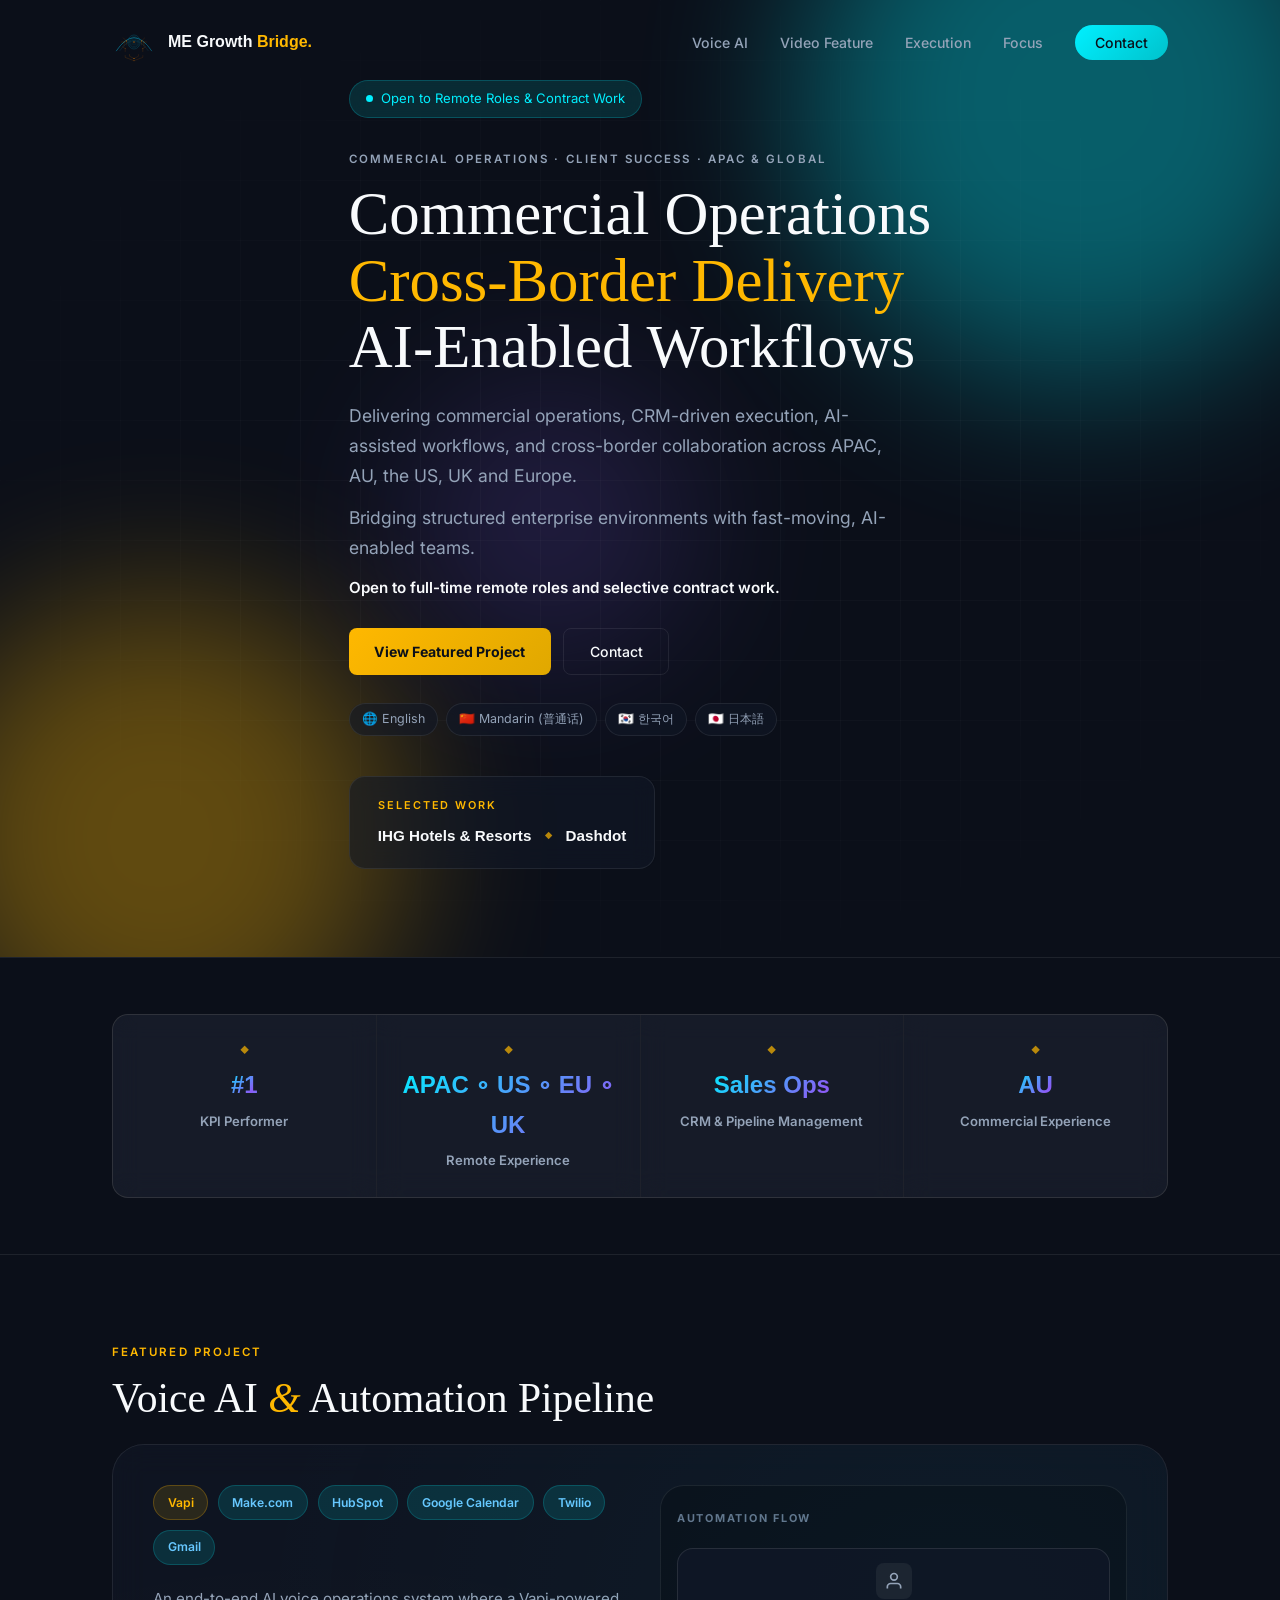
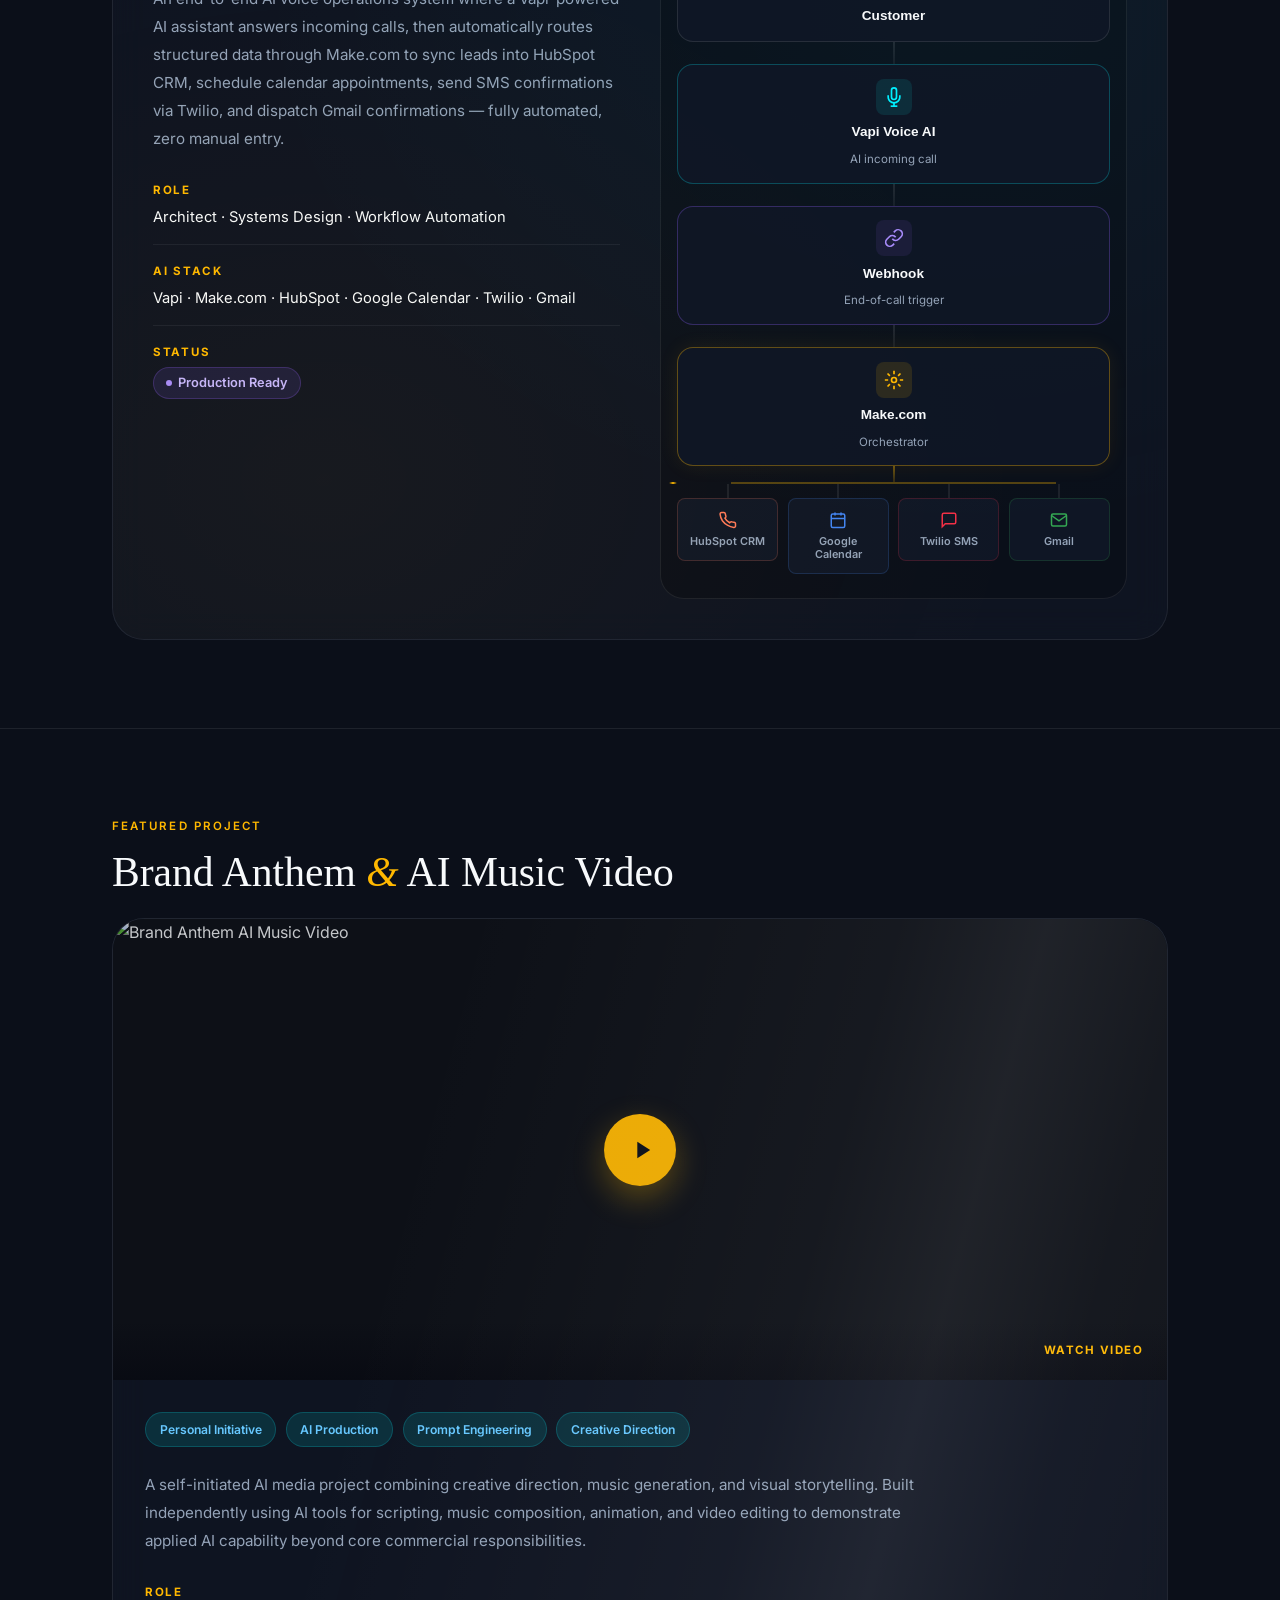
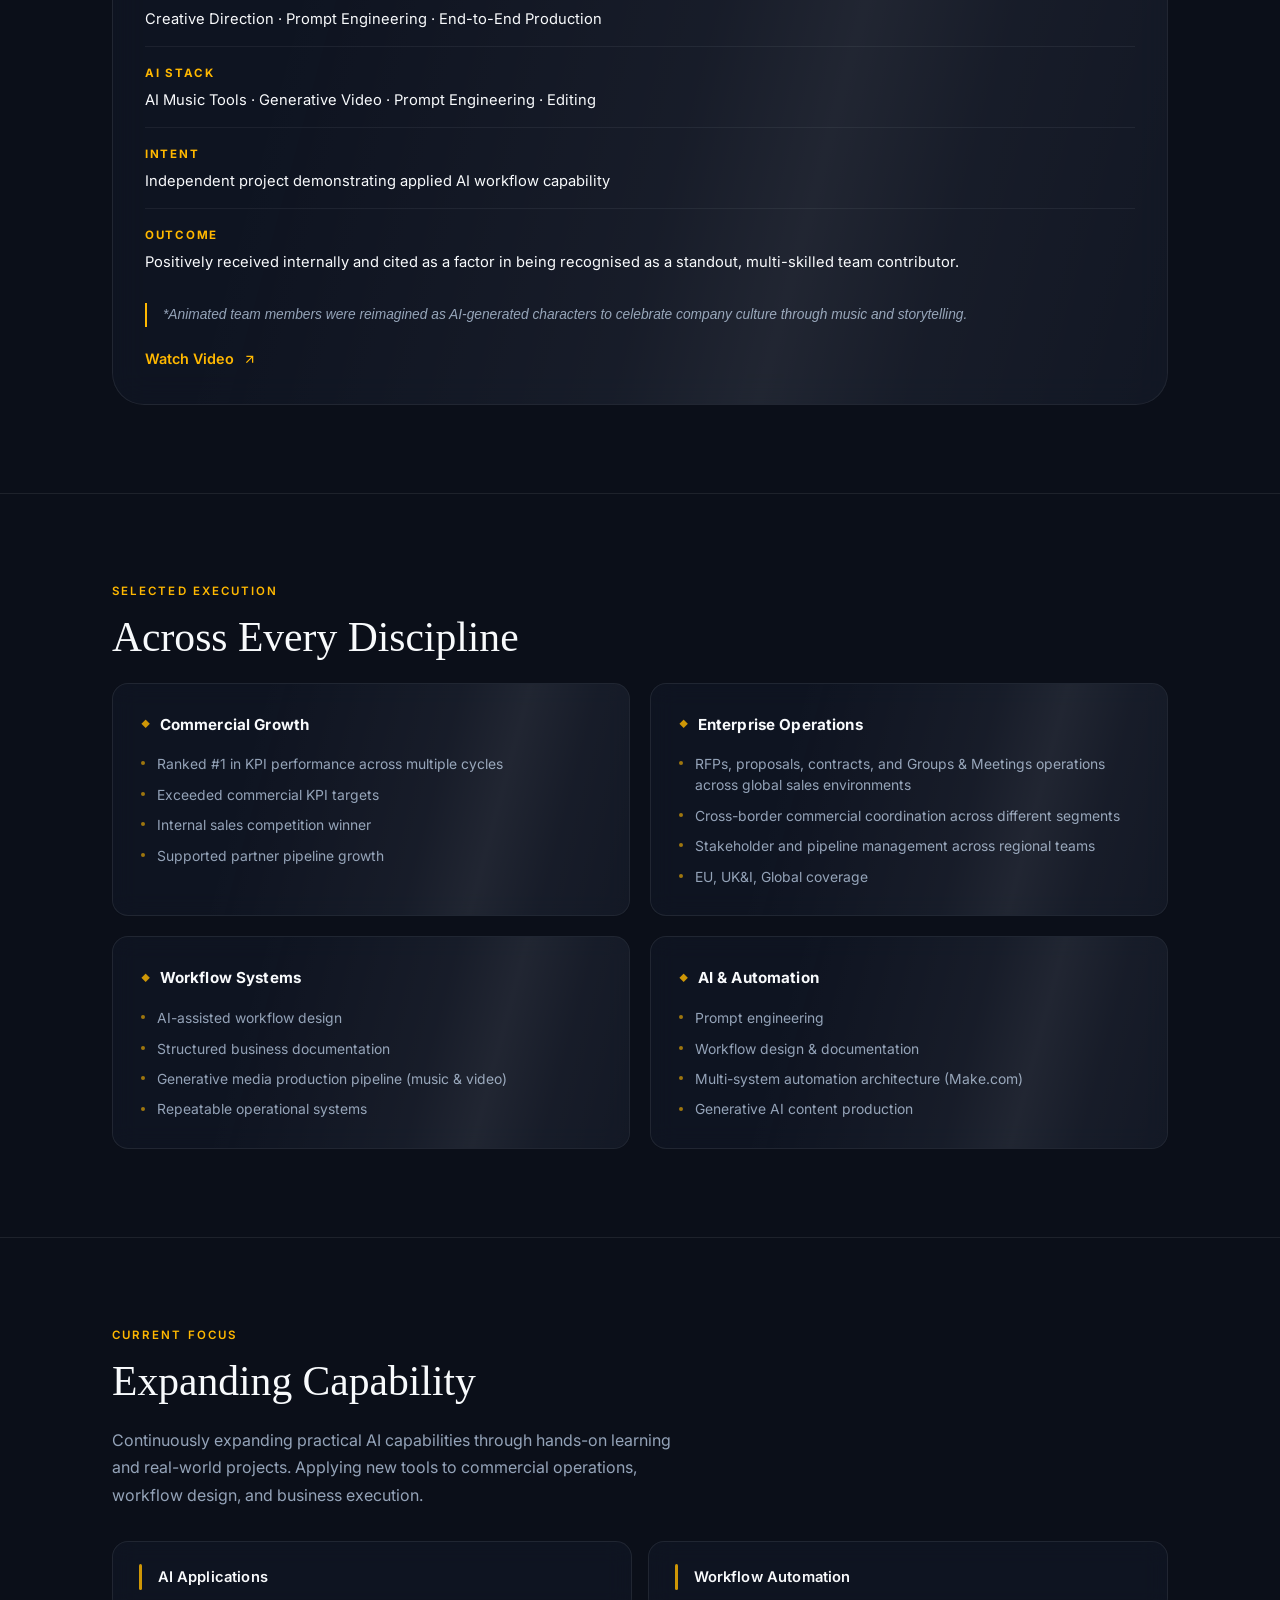
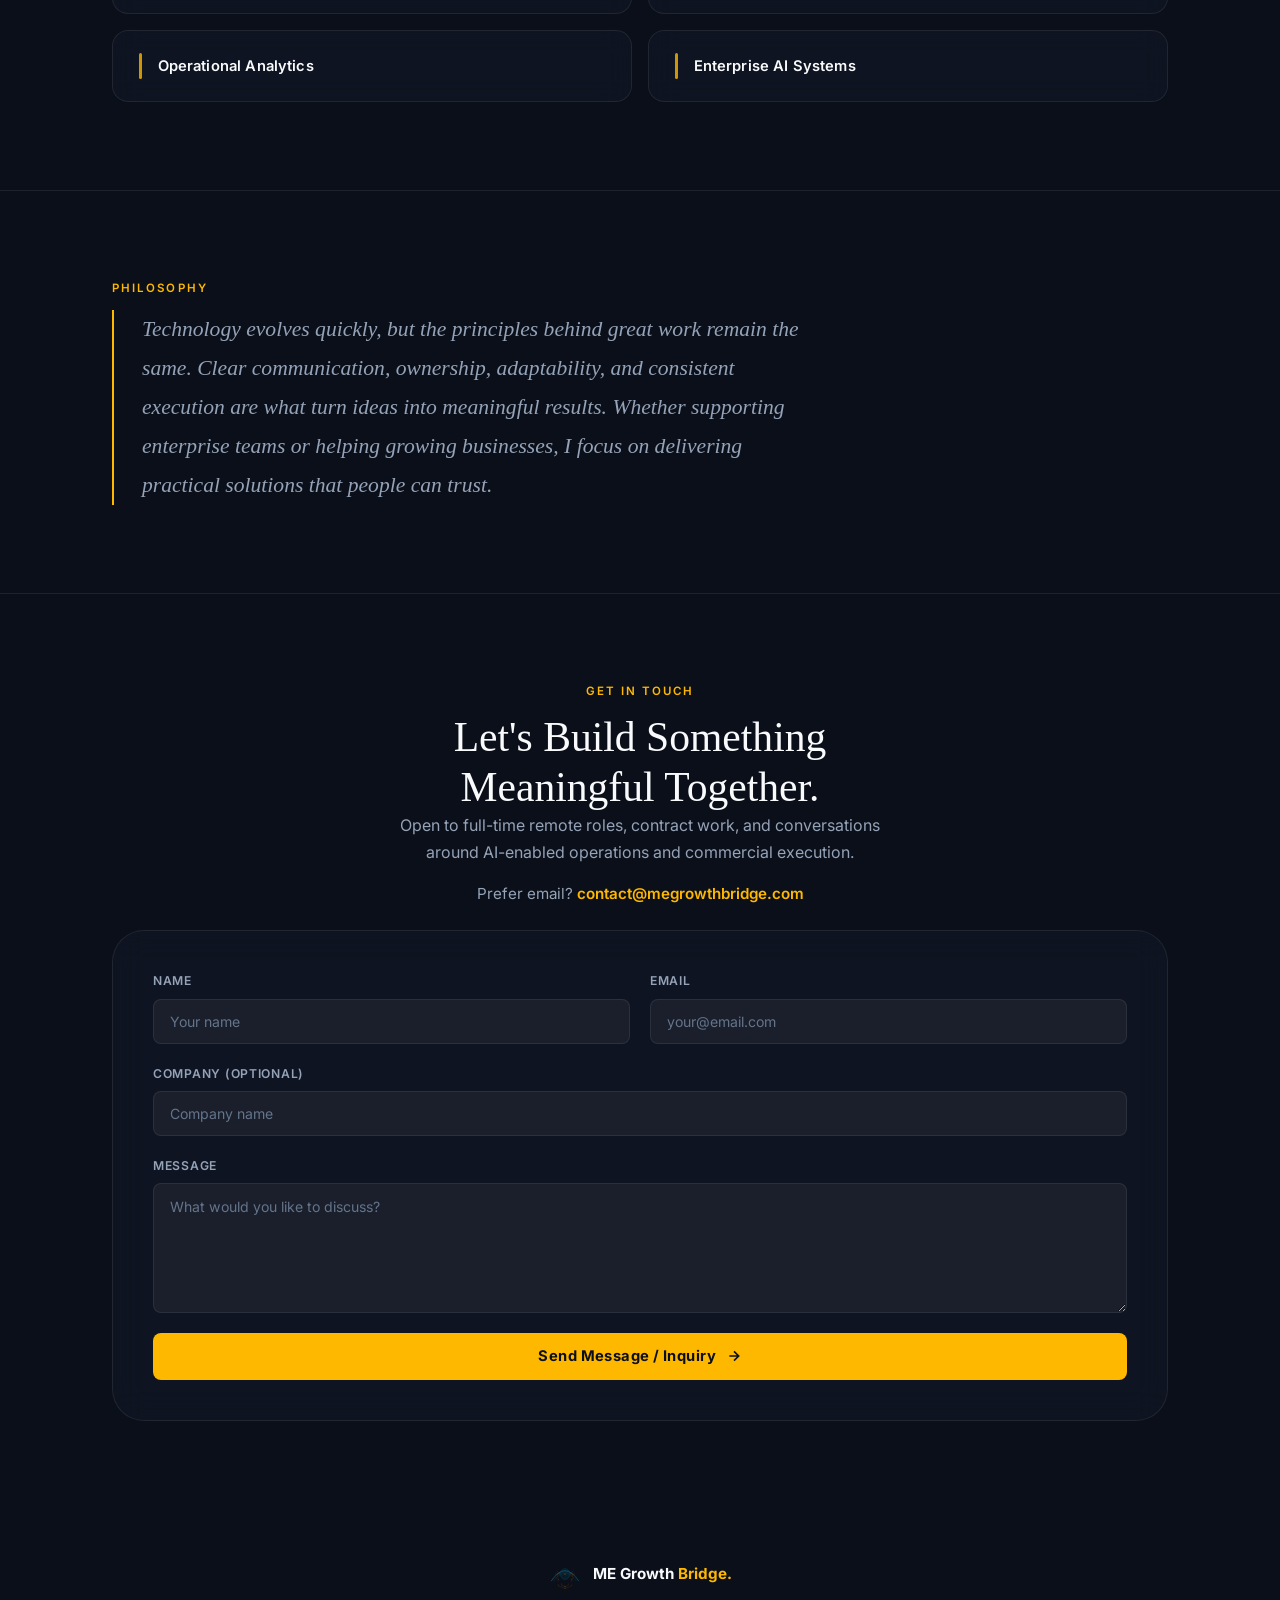
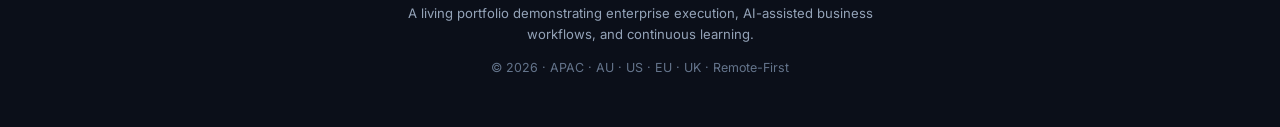
==== commit c4be0291: "Update print statement from 'Hello' to 'Goodbye'" ====
--- a/index.html
+++ b/index.html
@@ -9,9 +9,6 @@
 <link rel="preconnect" href="https://fonts.gstatic.com" crossorigin>
 <link href="https://fonts.googleapis.com/css2?family=Inter:wght@300;400;500;600;700&family=Space+Grotesk:wght@400;500;600;700&family=DM+Serif+Display:ital@0;1&display=swap" rel="stylesheet">
 <link rel="stylesheet" href="styles.css">
-
-<base target="_blank">
-<base target="_blank">
 </head>
 <body>
 
@@ -21,15 +18,12 @@
 
     <a href="#" class="nav-brand">
       <img src="logo.svg" alt="ME Growth Bridge Logo" class="brand-logo">
-
-      <span class="brand-text">
-        ME Growth <span class="accent">Bridge.</span>
-      </span>
+      <span class="brand-text">ME Growth <span class="accent">Bridge.</span></span>
     </a>
 
     <ul class="nav-links">
-      <li><a href="#work">Work</a></li>
       <li><a href="#voice-ai">Voice AI</a></li>
+      <li><a href="#work">Video Feature</a></li>
       <li><a href="#execution">Execution</a></li>
       <li><a href="#focus">Focus</a></li>
       <li><a href="#contact" class="nav-cta">Contact</a></li>
@@ -42,11 +36,10 @@
     </button>
 
   </div>
-  <!-- Mobile Menu -->
   <div class="mobile-menu" id="mobileMenu">
     <ul>
-      <li><a href="#work" class="mobile-link">Work</a></li>
       <li><a href="#voice-ai" class="mobile-link">Voice AI</a></li>
+      <li><a href="#work" class="mobile-link">Video Feature</a></li>
       <li><a href="#execution" class="mobile-link">Execution</a></li>
       <li><a href="#focus" class="mobile-link">Focus</a></li>
       <li><a href="#contact" class="mobile-link">Contact</a></li>
@@ -68,426 +61,442 @@
         <span class="dot"></span> Open to Remote Roles &amp; Contract Work
       </div>
       <p class="hero-eyebrow">Commercial Operations &middot; Client Success &middot; APAC &amp; Global</p>
-      <h1> Commercial Operations<br>
+      <h1>Commercial Operations<br>
         <span class="line-gold">Cross-Border Delivery</span><br>
         AI-Enabled Workflows
       </h1>
-      <p class="hero-sub"> Delivering commercial operations, CRM-driven execution, AI-assisted workflows, and cross-border collaboration across APAC, AU, the US, UK and Europe. </p>
+      <p class="hero-sub">Delivering commercial operations, CRM-driven execution, AI-assisted workflows, and cross-border collaboration across APAC, AU, the US, UK and Europe.</p>
       <p class="hero-sub">Bridging structured enterprise environments with fast-moving, AI-enabled teams.</p>
       <p class="hero-avail">Open to full-time remote roles and selective contract work.</p>
       <div class="hero-actions">
-        <a href="#work" class="btn-primary">View Featured Project</a>
+        <a href="#voice-ai" class="btn-primary">View Featured Project</a>
         <a href="#contact" class="btn-ghost">Contact</a>
       </div>
       <div class="lang-pills">
         <span class="lang-pill">&#127760; English</span>
-        <span class="lang-pill">&#127464;&#127475; Mandarin (普通话)</span>
-        <span class="lang-pill">&#127472;&#127479; 한국어</span>
-        <span class="lang-pill">&#127471;&#127477; 日本語</span>
-      </div>
-<div class="selected-work">
+        <span class="lang-pill">&#127464;&#127475; Mandarin (&#26222;&#36890;&#35805;)</span>
+        <span class="lang-pill">&#127472;&#127479; &#54620;&#44397;&#50612;</span>
+        <span class="lang-pill">&#127471;&#127477; &#26085;&#26412;&#35486;</span>
+      </div>
+      <div class="selected-work">
         <p class="selected-label">Selected Work</p>
         <div class="selected-companies">
-          <span class="company-name">IHG Hotels & Resorts</span>
+          <span class="company-name">IHG Hotels &amp; Resorts</span>
           <span class="divider">&#9670;</span>
           <span class="company-name">Dashdot</span>
         </div>
       </div>
-      
-    </div> <!-- /.hero-content -->
-  </div> <!-- /.container -->
-</section> <!-- /HERO CLOSES HERE -->
-  
+    </div>
+  </div>
+</section>
+
 <!-- ── Credibility Strip ── -->
 <div class="credibility reveal">
-<div class="container">
-<div class="cred-grid">
-<div class="cred-card">
-<span class="cred-icon">&#9670;</span>
-<span class="cred-number">#1</span>
-<span class="cred-label">KPI Performer</span>
+  <div class="container">
+    <div class="cred-grid">
+      <div class="cred-card">
+        <span class="cred-icon">&#9670;</span>
+        <span class="cred-number" data-count="#1">#1</span>
+        <span class="cred-label">KPI Performer</span>
+      </div>
+      <div class="cred-card">
+        <span class="cred-icon">&#9670;</span>
+        <span class="cred-number" data-count="APAC ∘ US ∘ EU ∘ UK">APAC ∘ US ∘ EU ∘ UK</span>
+        <span class="cred-label">Remote Experience</span>
+      </div>
+      <div class="cred-card">
+        <span class="cred-icon">&#9670;</span>
+        <span class="cred-number" data-count="Sales Ops">Sales Ops</span>
+        <span class="cred-label">CRM &amp; Pipeline Management</span>
+      </div>
+      <div class="cred-card">
+        <span class="cred-icon">&#9670;</span>
+        <span class="cred-number" data-count="AU">AU</span>
+        <span class="cred-label">Commercial Experience</span>
+      </div>
+    </div>
+  </div>
 </div>
-<div class="cred-card">
-<span class="cred-icon">&#9670;</span>
-<span class="cred-number">APAC ∘ US ∘ EU ∘ UK</span>
-<span class="cred-label">Remote Experience</span>
-</div>
-<div class="cred-card">
-<span class="cred-icon">&#9670;</span>
-<span class="cred-number">Sales Ops</span>
-<span class="cred-label">CRM &amp; Pipeline Management</span>
-</div>
-<div class="cred-card">
-<span class="cred-icon">&#9670;</span>
-<span class="cred-number">AU</span>
-<span class="cred-label">Commercial Experience</span>
-</div>
-</div>
-</div>
-</div>
-
-<!-- ── Featured Project ── -->
+
+<!-- ── Voice AI Project (now FIRST) ── -->
+<section id="voice-ai">
+  <div class="container">
+    <p class="section-eyebrow">Featured Project</p>
+    <h2 class="section-title">Voice AI <span class="ampersand">&amp;</span> Automation Pipeline</h2>
+
+    <div class="voice-ai-card reveal shimmer-sweep">
+
+      <!-- Left: Description -->
+      <div class="vai-desc">
+        <div class="project-tags" style="margin-bottom:1.25rem">
+          <span class="tag tag-gold">Vapi</span>
+          <span class="tag">Make.com</span>
+          <span class="tag">HubSpot</span>
+          <span class="tag">Google Calendar</span>
+          <span class="tag">Twilio</span>
+          <span class="tag">Gmail</span>
+        </div>
+        <p class="project-desc">An end-to-end AI voice operations system where a Vapi-powered AI assistant answers incoming calls, then automatically routes structured data through Make.com to sync leads into HubSpot CRM, schedule calendar appointments, send SMS confirmations via Twilio, and dispatch Gmail confirmations &mdash; fully automated, zero manual entry.</p>
+        <div class="project-facts" style="margin-top:1.5rem">
+          <div class="fact">
+            <span class="fact-label">Role</span>
+            <span class="fact-value">Architect &middot; Systems Design &middot; Workflow Automation</span>
+          </div>
+          <div class="fact">
+            <span class="fact-label">AI Stack</span>
+            <span class="fact-value">Vapi &middot; Make.com &middot; HubSpot &middot; Google Calendar &middot; Twilio &middot; Gmail</span>
+          </div>
+          <div class="fact">
+            <span class="fact-label">Status</span>
+            <span class="fact-value">
+              <span class="status-badge"><span class="status-dot"></span>Production Ready</span>
+            </span>
+          </div>
+        </div>
+      </div>
+
+      <!-- Right: Pipeline Visual -->
+      <div class="vai-pipeline">
+        <p class="pipeline-label">Automation Flow</p>
+
+        <!-- Step 1: Customer -->
+        <div class="pipe-node pipe-node--user">
+          <div class="pipe-node__icon">
+            <svg viewBox="0 0 24 24" fill="none" stroke="currentColor" stroke-width="2"><path d="M20 21v-2a4 4 0 0 0-4-4H8a4 4 0 0 0-4 4v2"/><circle cx="12" cy="7" r="4"/></svg>
+          </div>
+          <span class="pipe-node__label">Customer</span>
+        </div>
+
+        <div class="pipe-arrow"><div class="pipe-arrow__line"><div class="pipe-arrow__pulse"></div></div></div>
+
+        <!-- Step 2: Vapi -->
+        <div class="pipe-node pipe-node--vapi">
+          <div class="pipe-node__icon">
+            <svg viewBox="0 0 24 24" fill="none" stroke="currentColor" stroke-width="2"><path d="M12 1a3 3 0 0 0-3 3v8a3 3 0 0 0 6 0V4a3 3 0 0 0-3-3z"/><path d="M19 10v2a7 7 0 0 1-14 0v-2"/><line x1="12" y1="19" x2="12" y2="23"/><line x1="8" y1="23" x2="16" y2="23"/></svg>
+          </div>
+          <span class="pipe-node__label">Vapi Voice AI</span>
+          <span class="pipe-node__sub">AI incoming call</span>
+        </div>
+
+        <div class="pipe-arrow"><div class="pipe-arrow__line"><div class="pipe-arrow__pulse" style="animation-delay:0.4s"></div></div></div>
+
+        <!-- Step 3: Webhook -->
+        <div class="pipe-node pipe-node--webhook">
+          <div class="pipe-node__icon">
+            <svg viewBox="0 0 24 24" fill="none" stroke="currentColor" stroke-width="2"><path d="M10 13a5 5 0 0 0 7.54.54l3-3a5 5 0 0 0-7.07-7.07l-1.72 1.71"/><path d="M14 11a5 5 0 0 0-7.54-.54l-3 3a5 5 0 0 0 7.07 7.07l1.71-1.71"/></svg>
+          </div>
+          <span class="pipe-node__label">Webhook</span>
+          <span class="pipe-node__sub">End-of-call trigger</span>
+        </div>
+
+        <div class="pipe-arrow"><div class="pipe-arrow__line"><div class="pipe-arrow__pulse" style="animation-delay:0.8s"></div></div></div>
+
+        <!-- Step 4: Make.com (with glow pulse animation) -->
+        <div class="pipe-node pipe-node--make">
+          <div class="pipe-node__icon">
+            <svg viewBox="0 0 24 24" fill="none" stroke="currentColor" stroke-width="2"><circle cx="12" cy="12" r="3"/><path d="M12 1v4M12 19v4M4.22 4.22l2.83 2.83M16.95 16.95l2.83 2.83M1 12h4M19 12h4M4.22 19.78l2.83-2.83M16.95 7.05l2.83-2.83"/></svg>
+          </div>
+          <span class="pipe-node__label">Make.com</span>
+          <span class="pipe-node__sub">Orchestrator</span>
+        </div>
+
+        <!-- Branch out to 4 destinations — LIGHTS flow downwards on mobile too -->
+        <div class="pipe-branch">
+          <div class="pipe-branch__stem"></div>
+          <div class="pipe-branch__rail"></div>
+          <div class="pipe-destinations">
+
+            <div class="pipe-dest pipe-dest--hubspot">
+              <div class="pipe-dest__drop"></div>
+              <div class="pipe-dest__node">
+                <svg viewBox="0 0 24 24" fill="none" stroke="currentColor" stroke-width="2"><path d="M22 16.92v3a2 2 0 0 1-2.18 2 19.79 19.79 0 0 1-8.63-3.07A19.5 19.5 0 0 1 4.55 13 19.79 19.79 0 0 1 1.48 4.4 2 2 0 0 1 3.46 2h3a2 2 0 0 1 2 1.72c.127.96.361 1.903.7 2.81a2 2 0 0 1-.45 2.11L7.91 9.4a16 16 0 0 0 6.29 6.29l.8-.8a2 2 0 0 1 2.11-.45c.907.339 1.85.573 2.81.7A2 2 0 0 1 22 16.92z"/></svg>
+                <span>HubSpot CRM</span>
+              </div>
+            </div>
+
+            <div class="pipe-dest pipe-dest--calendar">
+              <div class="pipe-dest__drop"></div>
+              <div class="pipe-dest__node">
+                <svg viewBox="0 0 24 24" fill="none" stroke="currentColor" stroke-width="2"><rect x="3" y="4" width="18" height="18" rx="2"/><line x1="16" y1="2" x2="16" y2="6"/><line x1="8" y1="2" x2="8" y2="6"/><line x1="3" y1="10" x2="21" y2="10"/></svg>
+                <span>Google Calendar</span>
+              </div>
+            </div>
+
+            <div class="pipe-dest pipe-dest--twilio">
+              <div class="pipe-dest__drop"></div>
+              <div class="pipe-dest__node">
+                <svg viewBox="0 0 24 24" fill="none" stroke="currentColor" stroke-width="2"><path d="M21 15a2 2 0 0 1-2 2H7l-4 4V5a2 2 0 0 1 2-2h14a2 2 0 0 1 2 2z"/></svg>
+                <span>Twilio SMS</span>
+              </div>
+            </div>
+
+            <div class="pipe-dest pipe-dest--gmail">
+              <div class="pipe-dest__drop"></div>
+              <div class="pipe-dest__node">
+                <svg viewBox="0 0 24 24" fill="none" stroke="currentColor" stroke-width="2"><path d="M4 4h16c1.1 0 2 .9 2 2v12c0 1.1-.9 2-2 2H4c-1.1 0-2-.9-2-2V6c0-1.1.9-2 2-2z"/><polyline points="22,6 12,13 2,6"/></svg>
+                <span>Gmail</span>
+              </div>
+            </div>
+
+          </div>
+        </div>
+      </div>
+
+    </div>
+  </div>
+</section>
+
+<!-- ── Featured Project (now SECOND) ── -->
 <section id="work">
-<div class="container">
-<p class="section-eyebrow">Featured Project</p>
-<h2 class="section-title">Brand Anthem <span class="ampersand">&amp;</span> AI Music Video</h2>
-<div class="project-card reveal" id="videoTrigger">
-<div class="project-thumbnail">
-<img src="https://img.youtube.com/vi/fD0xMgvViqg/maxresdefault.jpg" alt="Brand Anthem AI Music Video">
-<div class="play-button">
-<svg viewBox="0 0 24 24"><path d="M8 5v14l11-7z"/></svg>
-</div>
-<div class="project-overlay">
-<span class="overlay-label">Watch Video</span>
-</div>
-</div>
-<div class="project-meta-wrap">
-<div class="project-tags">
-<span class="tag">Personal Initiative</span>
-<span class="tag">AI Production</span>
-<span class="tag">Prompt Engineering</span>
-<span class="tag">Creative Direction</span>
-</div>
-<p class="project-desc">A self-initiated AI media project combining creative direction, music generation, and visual storytelling. Built independently using AI tools for scripting, music composition, animation, and video editing to demonstrate applied AI capability beyond core commercial responsibilities.</p>
-<div class="project-facts">
-<div class="fact">
-<span class="fact-label">Role</span>
-<span class="fact-value">Creative Direction &middot; Prompt Engineering &middot; End-to-End Production</span>
-</div>
-<div class="fact">
-<span class="fact-label">AI Stack</span>
-<span class="fact-value">AI Music Tools &middot; Generative Video &middot; Prompt Engineering &middot; Editing</span>
-</div>
-<div class="fact">
-<span class="fact-label">Intent</span>
-<span class="fact-value">Independent project demonstrating applied AI workflow capability</span>
-</div>
-<div class="fact">
-<span class="fact-label">Outcome</span>
-<span class="fact-value">Positively received internally and cited as a factor in being recognised as a standout, multi-skilled team contributor.</span>
-</div>
-</div>
-<p class="project-note">*Animated team members were reimagined as AI-generated characters to celebrate company culture through music and storytelling.</p>
-<span class="project-link"> Watch Video
-<svg viewBox="0 0 24 24" fill="none" stroke="currentColor" stroke-width="2"><path d="M7 17L17 7M7 7h10v10"/></svg>
-</span>
-</div>
-</div>
-</div>
-</section>
-
-<!-- ── Voice AI Project ── -->
-<section id="voice-ai">
-<div class="container">
-  <p class="section-eyebrow">Next Project &middot; In Development</p>
-  <h2 class="section-title">Voice AI <span class="ampersand">&amp;</span> Automation Pipeline</h2>
-
-  <div class="voice-ai-card reveal">
-
-    <!-- Left: Description -->
-    <div class="vai-desc">
-      <div class="project-tags" style="margin-bottom:1.25rem">
-        <span class="tag tag-gold">Vapi</span>
-        <span class="tag">Make.com</span>
-        <span class="tag">HubSpot</span>
-        <span class="tag">Google Calendar</span>
-        <span class="tag">Twilio</span>
-        <span class="tag">Gmail</span>
-      </div>
-      <p class="project-desc">An end-to-end AI voice operations system where a Vapi-powered AI assistant answers incoming calls, then automatically routes structured data through Make.com to sync leads into HubSpot CRM, schedule calendar appointments, send SMS confirmations via Twilio, and dispatch Gmail confirmations &mdash; fully automated, zero manual entry.</p>
-      <div class="project-facts" style="margin-top:1.5rem">
-        <div class="fact">
-          <span class="fact-label">Role</span>
-          <span class="fact-value">Architect &middot; Systems Design &middot; Workflow Automation</span>
-        </div>
-        <div class="fact">
-          <span class="fact-label">AI Stack</span>
-          <span class="fact-value">Vapi &middot; Make.com &middot; HubSpot &middot; Google Calendar &middot; Twilio &middot; Gmail</span>
-        </div>
-        <div class="fact">
-          <span class="fact-label">Status</span>
-          <span class="fact-value">
-            <span class="status-badge"><span class="status-dot"></span>In Development</span>
-          </span>
-        </div>
-      </div>
-    </div>
-
-    <!-- Right: Pipeline Visual -->
-    <div class="vai-pipeline">
-      <p class="pipeline-label">Automation Flow</p>
-
-      <!-- Step 1: Customer -->
-      <div class="pipe-node pipe-node--user">
-        <div class="pipe-node__icon">
-          <svg viewBox="0 0 24 24" fill="none" stroke="currentColor" stroke-width="2"><path d="M20 21v-2a4 4 0 0 0-4-4H8a4 4 0 0 0-4 4v2"/><circle cx="12" cy="7" r="4"/></svg>
-        </div>
-        <span class="pipe-node__label">Customer</span>
-      </div>
-
-      <div class="pipe-arrow"><div class="pipe-arrow__line"><div class="pipe-arrow__pulse"></div></div></div>
-
-      <!-- Step 2: Vapi -->
-      <div class="pipe-node pipe-node--vapi">
-        <div class="pipe-node__icon">
-          <svg viewBox="0 0 24 24" fill="none" stroke="currentColor" stroke-width="2"><path d="M12 1a3 3 0 0 0-3 3v8a3 3 0 0 0 6 0V4a3 3 0 0 0-3-3z"/><path d="M19 10v2a7 7 0 0 1-14 0v-2"/><line x1="12" y1="19" x2="12" y2="23"/><line x1="8" y1="23" x2="16" y2="23"/></svg>
-        </div>
-        <span class="pipe-node__label">Vapi Voice AI</span>
-        <span class="pipe-node__sub">AI incoming call</span>
-      </div>
-
-      <div class="pipe-arrow"><div class="pipe-arrow__line"><div class="pipe-arrow__pulse" style="animation-delay:0.4s"></div></div></div>
-
-      <!-- Step 3: Webhook -->
-      <div class="pipe-node pipe-node--webhook">
-        <div class="pipe-node__icon">
-          <svg viewBox="0 0 24 24" fill="none" stroke="currentColor" stroke-width="2"><path d="M10 13a5 5 0 0 0 7.54.54l3-3a5 5 0 0 0-7.07-7.07l-1.72 1.71"/><path d="M14 11a5 5 0 0 0-7.54-.54l-3 3a5 5 0 0 0 7.07 7.07l1.71-1.71"/></svg>
-        </div>
-        <span class="pipe-node__label">Webhook</span>
-        <span class="pipe-node__sub">End-of-call trigger</span>
-      </div>
-
-      <div class="pipe-arrow"><div class="pipe-arrow__line"><div class="pipe-arrow__pulse" style="animation-delay:0.8s"></div></div></div>
-
-      <!-- Step 4: Make.com -->
-      <div class="pipe-node pipe-node--make">
-        <div class="pipe-node__icon">
-          <svg viewBox="0 0 24 24" fill="none" stroke="currentColor" stroke-width="2"><circle cx="12" cy="12" r="3"/><path d="M12 1v4M12 19v4M4.22 4.22l2.83 2.83M16.95 16.95l2.83 2.83M1 12h4M19 12h4M4.22 19.78l2.83-2.83M16.95 7.05l2.83-2.83"/></svg>
-        </div>
-        <span class="pipe-node__label">Make.com</span>
-        <span class="pipe-node__sub">Orchestrator</span>
-      </div>
-
-      <!-- Branch out to 4 destinations -->
-      <div class="pipe-branch">
-        <div class="pipe-branch__stem"></div>
-        <div class="pipe-branch__rail"></div>
-        <div class="pipe-destinations">
-
-          <div class="pipe-dest pipe-dest--hubspot">
-            <div class="pipe-dest__drop"></div>
-            <div class="pipe-dest__node">
-              <svg viewBox="0 0 24 24" fill="none" stroke="currentColor" stroke-width="2"><path d="M22 16.92v3a2 2 0 0 1-2.18 2 19.79 19.79 0 0 1-8.63-3.07A19.5 19.5 0 0 1 4.55 13 19.79 19.79 0 0 1 1.48 4.4 2 2 0 0 1 3.46 2h3a2 2 0 0 1 2 1.72c.127.96.361 1.903.7 2.81a2 2 0 0 1-.45 2.11L7.91 9.4a16 16 0 0 0 6.29 6.29l.8-.8a2 2 0 0 1 2.11-.45c.907.339 1.85.573 2.81.7A2 2 0 0 1 22 16.92z"/></svg>
-              <span>HubSpot CRM</span>
-            </div>
-          </div>
-
-          <div class="pipe-dest pipe-dest--calendar">
-            <div class="pipe-dest__drop"></div>
-            <div class="pipe-dest__node">
-              <svg viewBox="0 0 24 24" fill="none" stroke="currentColor" stroke-width="2"><rect x="3" y="4" width="18" height="18" rx="2"/><line x1="16" y1="2" x2="16" y2="6"/><line x1="8" y1="2" x2="8" y2="6"/><line x1="3" y1="10" x2="21" y2="10"/></svg>
-              <span>Google Calendar</span>
-            </div>
-          </div>
-
-          <div class="pipe-dest pipe-dest--twilio">
-            <div class="pipe-dest__drop"></div>
-            <div class="pipe-dest__node">
-              <svg viewBox="0 0 24 24" fill="none" stroke="currentColor" stroke-width="2"><path d="M21 15a2 2 0 0 1-2 2H7l-4 4V5a2 2 0 0 1 2-2h14a2 2 0 0 1 2 2z"/></svg>
-              <span>Twilio SMS</span>
-            </div>
-          </div>
-
-          <div class="pipe-dest pipe-dest--gmail">
-            <div class="pipe-dest__drop"></div>
-            <div class="pipe-dest__node">
-              <svg viewBox="0 0 24 24" fill="none" stroke="currentColor" stroke-width="2"><path d="M4 4h16c1.1 0 2 .9 2 2v12c0 1.1-.9 2-2 2H4c-1.1 0-2-.9-2-2V6c0-1.1.9-2 2-2z"/><polyline points="22,6 12,13 2,6"/></svg>
-              <span>Gmail</span>
-            </div>
-          </div>
-
-        </div>
-      </div>
-    </div>
-
-  </div>
-</div>
+  <div class="container">
+    <p class="section-eyebrow">Featured Project</p>
+    <h2 class="section-title">Brand Anthem <span class="ampersand">&amp;</span> AI Music Video</h2>
+
+    <div class="project-card reveal shimmer-sweep" id="videoTrigger">
+      <div class="project-thumbnail">
+        <img src="https://img.youtube.com/vi/fD0xMgvViqg/maxresdefault.jpg" alt="Brand Anthem AI Music Video">
+        <div class="play-button">
+          <svg viewBox="0 0 24 24"><path d="M8 5v14l11-7z"/></svg>
+        </div>
+        <div class="project-overlay">
+          <span class="overlay-label">Watch Video</span>
+        </div>
+      </div>
+      <div class="project-meta-wrap">
+        <div class="project-tags">
+          <span class="tag">Personal Initiative</span>
+          <span class="tag">AI Production</span>
+          <span class="tag">Prompt Engineering</span>
+          <span class="tag">Creative Direction</span>
+        </div>
+        <p class="project-desc">A self-initiated AI media project combining creative direction, music generation, and visual storytelling. Built independently using AI tools for scripting, music composition, animation, and video editing to demonstrate applied AI capability beyond core commercial responsibilities.</p>
+        <div class="project-facts">
+          <div class="fact">
+            <span class="fact-label">Role</span>
+            <span class="fact-value">Creative Direction &middot; Prompt Engineering &middot; End-to-End Production</span>
+          </div>
+          <div class="fact">
+            <span class="fact-label">AI Stack</span>
+            <span class="fact-value">AI Music Tools &middot; Generative Video &middot; Prompt Engineering &middot; Editing</span>
+          </div>
+          <div class="fact">
+            <span class="fact-label">Intent</span>
+            <span class="fact-value">Independent project demonstrating applied AI workflow capability</span>
+          </div>
+          <div class="fact">
+            <span class="fact-label">Outcome</span>
+            <span class="fact-value">Positively received internally and cited as a factor in being recognised as a standout, multi-skilled team contributor.</span>
+          </div>
+        </div>
+        <p class="project-note">*Animated team members were reimagined as AI-generated characters to celebrate company culture through music and storytelling.</p>
+        <span class="project-link">Watch Video
+          <svg viewBox="0 0 24 24" fill="none" stroke="currentColor" stroke-width="2"><path d="M7 17L17 7M7 7h10v10"/></svg>
+        </span>
+      </div>
+    </div>
+  </div>
 </section>
 
 <!-- ── Execution Grid ── -->
 <section id="execution">
-<div class="container">
-<p class="section-eyebrow">Selected Execution</p>
-<h2 class="section-title">Across Every Discipline</h2>
-<div class="exec-grid reveal">
-<div class="exec-card">
-<div class="exec-header">
-<span class="exec-icon">&#9670;</span>
-<h3>Commercial Growth</h3>
-</div>
-<ul class="exec-list">
-<li>Ranked #1 in KPI performance across multiple cycles</li>
-<li>Exceeded commercial KPI targets</li>
-<li>Internal sales competition winner</li>
-<li>Supported partner pipeline growth</li>
-</ul>
-</div>
-<div class="exec-card">
-<div class="exec-header">
-<span class="exec-icon">&#9670;</span>
-<h3>Enterprise Operations</h3>
-</div>
-<ul class="exec-list">
-<li>RFPs, proposals, contracts, and Groups &amp; Meetings operations across global sales environments</li>
-<li>Cross-border commercial coordination across different segments</li>
-<li>Stakeholder and pipeline management across regional teams</li>
-<li>EU, UK&amp;I, Global coverage</li>
-</ul>
-</div>
-<div class="exec-card">
-<div class="exec-header">
-<span class="exec-icon">&#9670;</span>
-<h3>Workflow Systems</h3>
-</div>
-<ul class="exec-list">
-<li>AI-assisted workflow design</li>
-<li>Structured business documentation</li>
-<li>Generative media production pipeline (music &amp; video)</li>
-<li>Repeatable operational systems</li>
-</ul>
-</div>
-<div class="exec-card">
-<div class="exec-header">
-<span class="exec-icon">&#9670;</span>
-<h3>AI &amp; Automation</h3>
-</div>
-<ul class="exec-list">
-<li>Prompt engineering</li>
-<li>Workflow design &amp; documentation</li>
-<li>Multi-system automation architecture (Make.com)</li>
-<li>Generative AI content production</li>
-</ul>
-</div>
-</div>
-</div>
+  <div class="container">
+    <p class="section-eyebrow">Selected Execution</p>
+    <h2 class="section-title">Across Every Discipline</h2>
+    <div class="exec-grid">
+      <div class="exec-card reveal reveal-delay-1 shimmer-sweep">
+        <div class="exec-header">
+          <span class="exec-icon">&#9670;</span>
+          <h3>Commercial Growth</h3>
+        </div>
+        <ul class="exec-list">
+          <li>Ranked #1 in KPI performance across multiple cycles</li>
+          <li>Exceeded commercial KPI targets</li>
+          <li>Internal sales competition winner</li>
+          <li>Supported partner pipeline growth</li>
+        </ul>
+      </div>
+      <div class="exec-card reveal reveal-delay-2 shimmer-sweep">
+        <div class="exec-header">
+          <span class="exec-icon">&#9670;</span>
+          <h3>Enterprise Operations</h3>
+        </div>
+        <ul class="exec-list">
+          <li>RFPs, proposals, contracts, and Groups &amp; Meetings operations across global sales environments</li>
+          <li>Cross-border commercial coordination across different segments</li>
+          <li>Stakeholder and pipeline management across regional teams</li>
+          <li>EU, UK&amp;I, Global coverage</li>
+        </ul>
+      </div>
+      <div class="exec-card reveal reveal-delay-3 shimmer-sweep">
+        <div class="exec-header">
+          <span class="exec-icon">&#9670;</span>
+          <h3>Workflow Systems</h3>
+        </div>
+        <ul class="exec-list">
+          <li>AI-assisted workflow design</li>
+          <li>Structured business documentation</li>
+          <li>Generative media production pipeline (music &amp; video)</li>
+          <li>Repeatable operational systems</li>
+        </ul>
+      </div>
+      <div class="exec-card reveal reveal-delay-4 shimmer-sweep">
+        <div class="exec-header">
+          <span class="exec-icon">&#9670;</span>
+          <h3>AI &amp; Automation</h3>
+        </div>
+        <ul class="exec-list">
+          <li>Prompt engineering</li>
+          <li>Workflow design &amp; documentation</li>
+          <li>Multi-system automation architecture (Make.com)</li>
+          <li>Generative AI content production</li>
+        </ul>
+      </div>
+    </div>
+  </div>
 </section>
 
 <!-- ── Focus ── -->
 <section id="focus">
-<div class="container">
-<p class="section-eyebrow">Current Focus</p>
-<h2 class="section-title">Expanding Capability</h2>
-<p class="section-desc" style="margin-bottom:2rem">Continuously expanding practical AI capabilities through hands-on learning and real-world projects. Applying new tools to commercial operations, workflow design, and business execution.</p>
-<div class="focus-grid reveal">
-<div class="focus-item"><span class="focus-bar"></span><span>AI Applications</span></div>
-<div class="focus-item"><span class="focus-bar"></span><span>Workflow Automation</span></div>
-<div class="focus-item"><span class="focus-bar"></span><span>Operational Analytics</span></div>
-<div class="focus-item"><span class="focus-bar"></span><span>Enterprise AI Systems</span></div>
-</div>
-</div>
+  <div class="container">
+    <p class="section-eyebrow">Current Focus</p>
+    <h2 class="section-title">Expanding Capability</h2>
+    <p class="section-desc" style="margin-bottom:2rem">Continuously expanding practical AI capabilities through hands-on learning and real-world projects. Applying new tools to commercial operations, workflow design, and business execution.</p>
+    <div class="focus-grid">
+      <div class="focus-item reveal reveal-delay-1"><span class="focus-bar"></span><span>AI Applications</span></div>
+      <div class="focus-item reveal reveal-delay-2"><span class="focus-bar"></span><span>Workflow Automation</span></div>
+      <div class="focus-item reveal reveal-delay-3"><span class="focus-bar"></span><span>Operational Analytics</span></div>
+      <div class="focus-item reveal reveal-delay-4"><span class="focus-bar"></span><span>Enterprise AI Systems</span></div>
+    </div>
+  </div>
 </section>
 
 <!-- ── Philosophy ── -->
 <section>
-<div class="container">
-<p class="section-eyebrow">Philosophy</p>
-<div class="philosophy-inner reveal">
-<p class="philosophy-text">Technology evolves quickly, but the principles behind great work remain the same. Clear communication, ownership, adaptability, and consistent execution are what turn ideas into meaningful results. Whether supporting enterprise teams or helping growing businesses, I focus on delivering practical solutions that people can trust.</p>
-</div>
-</div>
+  <div class="container">
+    <p class="section-eyebrow">Philosophy</p>
+    <div class="philosophy-inner reveal">
+      <p class="philosophy-text">Technology evolves quickly, but the principles behind great work remain the same. Clear communication, ownership, adaptability, and consistent execution are what turn ideas into meaningful results. Whether supporting enterprise teams or helping growing businesses, I focus on delivering practical solutions that people can trust.</p>
+    </div>
+  </div>
 </section>
 
 <!-- ── Contact ── -->
 <section id="contact" style="border-bottom:none">
-<div class="container">
-<p class="section-eyebrow" style="text-align:center"> Get in Touch </p>
-<h2 class="section-title" style="text-align:center"> Let&#39;s Build Something<br> Meaningful Together. </h2>
-<p class="contact-sub">Open to full-time remote roles, contract work, and conversations around AI-enabled operations and commercial execution.</p>
-<p class="contact-email">Prefer email? <a href="mailto:contact@megrowthbridge.com">contact@megrowthbridge.com</a></p>
-<div class="contact-form reveal">
-<form
-  id="contactForm"
-  action="https://formspree.io/f/mqevlled"
-  method="POST"
->
-<div class="form-row" style="margin-bottom:1.25rem">
-<div class="form-group">
-<label for="name">Name</label>
-<input type="text" id="name" name="name" placeholder="Your name" required>
-</div>
-<div class="form-group">
-<label for="email">Email</label>
-<input type="email" id="email" name="email" placeholder="your@email.com" required>
-</div>
-</div>
-<div class="form-group">
-<label for="company">Company (Optional)</label>
-<input type="text" id="company" name="company" placeholder="Company name">
-</div>
-<div class="form-group">
-<label for="message">Message</label>
-<textarea id="message" name="message" placeholder="What would you like to discuss?" required></textarea>
-</div>
-<button type="submit" class="btn-submit" id="submitBtn">
-<span class="btn-text">Send Message / Inquiry</span>
-<svg class="btn-arrow" viewBox="0 0 24 24" fill="none" stroke="currentColor" stroke-width="2.5"><path d="M5 12h14M12 5l7 7-7 7"/></svg>
-</button>
-<div class="form-success" id="formSuccess">Briefing received. You will hear back within 24&#8211;48 hours.</div>
-<div class="form-error" id="formError">Something went wrong. Please try again or reach out directly.</div>
-</form>
-</div>
-</div>
+  <div class="container">
+    <p class="section-eyebrow" style="text-align:center">Get in Touch</p>
+    <h2 class="section-title" style="text-align:center">Let's Build Something<br>Meaningful Together.</h2>
+    <p class="contact-sub">Open to full-time remote roles, contract work, and conversations around AI-enabled operations and commercial execution.</p>
+    <p class="contact-email">Prefer email? <a href="mailto:contact@megrowthbridge.com">contact@megrowthbridge.com</a></p>
+    <div class="contact-form reveal">
+      <form id="contactForm" action="https://formspree.io/f/mqevlled" method="POST">
+        <div class="form-row" style="margin-bottom:1.25rem">
+          <div class="form-group">
+            <label for="name">Name</label>
+            <input type="text" id="name" name="name" placeholder="Your name" required>
+          </div>
+          <div class="form-group">
+            <label for="email">Email</label>
+            <input type="email" id="email" name="email" placeholder="your@email.com" required>
+          </div>
+        </div>
+        <div class="form-group">
+          <label for="company">Company (Optional)</label>
+          <input type="text" id="company" name="company" placeholder="Company name">
+        </div>
+        <div class="form-group">
+          <label for="message">Message</label>
+          <textarea id="message" name="message" placeholder="What would you like to discuss?" required></textarea>
+        </div>
+        <button type="submit" class="btn-submit" id="submitBtn">
+          <span class="btn-text">Send Message / Inquiry</span>
+          <svg class="btn-arrow" viewBox="0 0 24 24" fill="none" stroke="currentColor" stroke-width="2.5"><path d="M5 12h14M12 5l7 7-7 7"/></svg>
+        </button>
+        <div class="form-success" id="formSuccess">Briefing received. You will hear back within 24&#8211;48 hours.</div>
+        <div class="form-error" id="formError">Something went wrong. Please try again or reach out directly.</div>
+      </form>
+    </div>
+  </div>
 </section>
 
 <!-- ── Footer ── -->
 <footer>
-<div class="container">
-<div class="footer-inner">
-<!-- FIXED: Changed from .site-logo to .footer-brand with inline SVG -->
-<a href="#" class="footer-brand">
+  <div class="container">
+    <div class="footer-inner">
+      <a href="#" class="footer-brand">
         <img src="logo.svg" alt="ME Growth Bridge Logo">
         <span>ME Growth <span class="accent">Bridge.</span></span>
       </a>
-
-      <p class="footer-note">
-        A living portfolio demonstrating enterprise execution,
-        AI-assisted business workflows, and continuous learning.
-      </p>
-
-      <p class="footer-copy">
-        © 2026 · APAC · AU · US · EU · UK · Remote-First
-      </p>
-
+      <p class="footer-note">A living portfolio demonstrating enterprise execution, AI-assisted business workflows, and continuous learning.</p>
+      <p class="footer-copy">&copy; 2026 &middot; APAC &middot; AU &middot; US &middot; EU &middot; UK &middot; Remote-First</p>
     </div>
   </div>
 </footer>
 
 <!-- ── Video Modal ── -->
 <div class="video-modal" id="videoModal" aria-hidden="true">
-<div class="video-content">
-<button class="video-close" id="videoClose" aria-label="Close video">&#215;</button>
-<iframe id="youtubeFrame" src="" allow="autoplay; encrypted-media" allowfullscreen></iframe>
-</div>
+  <div class="video-content">
+    <button class="video-close" id="videoClose" aria-label="Close video">&#215;</button>
+    <iframe id="youtubeFrame" src="" allow="autoplay; encrypted-media" allowfullscreen></iframe>
+  </div>
 </div>
 
 <script>
 /* ── Navbar scroll ── */
 const navbar = document.getElementById('navbar');
 window.addEventListener('scroll', () => {
-navbar.classList.toggle('scrolled', window.scrollY > 50);
+  navbar.classList.toggle('scrolled', window.scrollY > 50);
 });
 
 /* ── Mobile menu ── */
 const navToggle = document.getElementById('navToggle');
 const mobileMenu = document.getElementById('mobileMenu');
 navToggle.addEventListener('click', () => {
-navToggle.classList.toggle('active');
-mobileMenu.classList.toggle('active');
+  navToggle.classList.toggle('active');
+  mobileMenu.classList.toggle('active');
 });
 document.querySelectorAll('.mobile-link').forEach(link => {
-link.addEventListener('click', () => {
-navToggle.classList.remove('active');
-mobileMenu.classList.remove('active');
-});
+  link.addEventListener('click', () => {
+    navToggle.classList.remove('active');
+    mobileMenu.classList.remove('active');
+  });
 });
 
 /* ── Reveal on scroll ── */
 const observer = new IntersectionObserver((entries) => {
-entries.forEach(e => {
-if (e.isIntersecting) e.target.classList.add('active');
-});
+  entries.forEach(e => {
+    if (e.isIntersecting) e.target.classList.add('active');
+  });
 }, { threshold: 0.1, rootMargin: '0px 0px -40px 0px' });
 document.querySelectorAll('.reveal').forEach(el => observer.observe(el));
+
+/* ── Count-up on scroll ── */
+const countObserver = new IntersectionObserver((entries) => {
+  entries.forEach(e => {
+    if (e.isIntersecting) {
+      const el = e.target;
+      const val = el.getAttribute('data-count');
+      if (val && !el.classList.contains('counted')) {
+        el.classList.add('counted');
+        // If numeric, animate
+        const num = parseInt(val.replace(/[^0-9]/g, ''));
+        if (!isNaN(num) && val.length < 6) {
+          let current = 0;
+          const step = Math.ceil(num / 30);
+          const timer = setInterval(() => {
+            current += step;
+            if (current >= num) {
+              current = num;
+              clearInterval(timer);
+            }
+            el.textContent = val.replace(/[0-9]+/g, current);
+          }, 40);
+        }
+      }
+      countObserver.unobserve(el);
+    }
+  });
+}, { threshold: 0.3 });
+document.querySelectorAll('[data-count]').forEach(el => countObserver.observe(el));
 
 /* ── Video Modal ── */
 const trigger = document.getElementById('videoTrigger');
@@ -497,26 +506,28 @@
 const videoURL = 'https://www.youtube-nocookie.com/embed/fD0xMgvViqg?autoplay=1';
 
 function openVideo() {
-modal.classList.add('is-open');
-modal.setAttribute('aria-hidden', 'false');
-document.body.style.overflow = 'hidden';
-frame.src = videoURL;
-closeBtn.focus();
+  modal.classList.add('is-open');
+  modal.setAttribute('aria-hidden', 'false');
+  document.body.style.overflow = 'hidden';
+  frame.src = videoURL;
+  closeBtn.focus();
 }
+
 function closeVideo() {
-modal.classList.remove('is-open');
-modal.setAttribute('aria-hidden', 'true');
-document.body.style.overflow = '';
-frame.src = '';
-trigger.focus();
+  modal.classList.remove('is-open');
+  modal.setAttribute('aria-hidden', 'true');
+  document.body.style.overflow = '';
+  frame.src = '';
+  trigger.focus();
 }
+
 trigger.addEventListener('click', openVideo);
 closeBtn.addEventListener('click', closeVideo);
 modal.addEventListener('click', e => {
-if (e.target === modal) closeVideo();
+  if (e.target === modal) closeVideo();
 });
 document.addEventListener('keydown', e => {
-if (e.key === 'Escape' && modal.classList.contains('is-open')) closeVideo();
+  if (e.key === 'Escape' && modal.classList.contains('is-open')) closeVideo();
 });
 
 /* ── Contact Form ── */
@@ -528,40 +539,40 @@
 const defaultTxt = btnText.textContent;
 
 form.addEventListener('submit', async (e) => {
-e.preventDefault();
-successEl.style.display = 'none';
-errorEl.style.display = 'none';
-submitBtn.disabled = true;
-btnText.textContent = 'Sending...';
-try {
-const res = await fetch(form.action, {
-method: 'POST',
-body: new FormData(form),
-headers: { Accept: 'application/json' }
-});
-if (res.ok) {
-form.reset();
-successEl.style.display = 'block';
-} else {
-errorEl.style.display = 'block';
-}
-} catch {
-errorEl.style.display = 'block';
-} finally {
-submitBtn.disabled = false;
-btnText.textContent = defaultTxt;
-}
+  e.preventDefault();
+  successEl.style.display = 'none';
+  errorEl.style.display = 'none';
+  submitBtn.disabled = true;
+  btnText.textContent = 'Sending...';
+  try {
+    const res = await fetch(form.action, {
+      method: 'POST',
+      body: new FormData(form),
+      headers: { Accept: 'application/json' }
+    });
+    if (res.ok) {
+      form.reset();
+      successEl.style.display = 'block';
+    } else {
+      errorEl.style.display = 'block';
+    }
+  } catch {
+    errorEl.style.display = 'block';
+  } finally {
+    submitBtn.disabled = false;
+    btnText.textContent = defaultTxt;
+  }
 });
 
 /* ── Smooth scroll ── */
 document.querySelectorAll('a[href^="#"]').forEach(a => {
-a.addEventListener('click', e => {
-const target = document.querySelector(a.getAttribute('href'));
-if (target) {
-e.preventDefault();
-target.scrollIntoView({ behavior: 'smooth' });
-}
-});
+  a.addEventListener('click', e => {
+    const target = document.querySelector(a.getAttribute('href'));
+    if (target) {
+      e.preventDefault();
+      target.scrollIntoView({ behavior: 'smooth' });
+    }
+  });
 });
 </script>
 </body>
--- a/styles.css
+++ b/styles.css
@@ -1,92 +1,38 @@
+/* ============================================
+   ME GROWTH BRIDGE — Master Styles
+   ============================================ */
+
+/* ── CSS Variables ── */
+:root {
+  --bg: #0B0F19;
+  --bg-card: rgba(17, 24, 39, 0.6);
+  --text: #F8FAFC;
+  --border: rgba(255,255,255,0.08);
+  --border-gold: rgba(255,184,0,0.25);
+  --muted: #94A3B8;
+  --muted-light: #64748B;
+  --cyan: #00F0FF;
+  --cyan-dim: rgba(0,240,255,0.12);
+  --gold: #FFB800;
+  --gold-dim: rgba(255,184,0,0.12);
+  --font-display: 'Space Grotesk', sans-serif;
+  --font-serif: 'DM Serif Display', Georgia, serif;
+  --font-body: 'Inter', sans-serif;
+  --radius-sm: 8px;
+  --radius-md: 16px;
+  --radius-lg: 24px;
+  --radius-xl: 32px;
+  --transition: 0.25s ease;
+}
+
 /* ── Reset ── */
-*, *::before, *::after { box-sizing: border-box; margin: 0; padding: 0; }
-:root {
---bg: #0B0F19;
---bg-mid: #111827;
---bg-card: rgba(17,24,39,0.6);
---border: rgba(255,255,255,0.08);
---border-gold: rgba(255,184,0,0.25);
---text: #F8FAFC;
---muted: #94A3B8;
---muted-light: #64748B;
---cyan: #00F0FF;
---cyan-dim: rgba(0,240,255,0.12);
---gold: #FFB800;
---gold-dim: rgba(255,184,0,0.12);
---font-display:'Space Grotesk', sans-serif;
---font-serif: 'DM Serif Display', Georgia, serif;
---font-body: 'Inter', sans-serif;
---radius-sm: 8px;
---radius-md: 16px;
---radius-lg: 24px;
---radius-xl: 32px;
---transition: 0.25s ease;
-}
-
-/* ── Selected Work ── */
-.selected-work {
-  margin-top: 2.5rem;
-  padding: 1.25rem 1.75rem;
-  background: var(--bg-card);
-  border: 1px solid var(--border);
-  border-radius: var(--radius-md);
-  backdrop-filter: blur(12px);
-  display: inline-flex;
-  flex-direction: column;
-  gap: 0.5rem;
-  transition: border-color 0.35s ease, transform 0.35s ease;
-}
-
-.selected-work:hover {
-  border-color: var(--border-gold);
-  transform: translateY(-2px);
-}
-
-.selected-label {
-  font-size: 0.68rem;
-  text-transform: uppercase;
-  letter-spacing: 0.18em;
-  color: var(--gold);
-  font-weight: 600;
+*, *::before, *::after {
+  box-sizing: border-box;
   margin: 0;
-}
-
-.selected-companies {
-  display: flex;
-  align-items: center;
-  gap: 0.85rem;
-  flex-wrap: wrap;
-  font-family: var(--font-display);
-  font-size: 0.95rem;
-  font-weight: 600;
-  color: var(--text);
-}
-
-.selected-companies .divider {
-  color: var(--gold);
-  font-size: 0.55rem;
-  opacity: 0.7;
-}
-
-.company-name {
-  transition: color var(--transition);
-}
-
-.selected-work:hover .company-name {
-  color: var(--gold);
-}
-
-@media (max-width: 768px) {
-  .selected-work {
-    width: 100%;
-    text-align: center;
-    align-items: center;
-    padding: 1.25rem 1rem;
-  }
-  .selected-companies {
-    justify-content: center;
-  }
-}html {
+  padding: 0;
+}
+
+html {
   scroll-behavior: smooth;
 }
 
@@ -116,11 +62,9 @@
 ::-webkit-scrollbar {
   width: 6px;
 }
-
 ::-webkit-scrollbar-track {
   background: var(--bg);
 }
-
 ::-webkit-scrollbar-thumb {
   background: var(--muted-light);
   border-radius: 3px;
@@ -130,13 +74,22 @@
 .reveal {
   opacity: 0;
   transform: translateY(28px);
-  transition: opacity 0.75s cubic-bezier(0.16,1,0.3,1), transform 0.75s cubic-bezier(0.16,1,0.3,1);
-}
-
+  transition: opacity 0.75s cubic-bezier(0.16,1,0.3,1),
+              transform 0.75s cubic-bezier(0.16,1,0.3,1);
+}
 .reveal.active {
   opacity: 1;
   transform: translateY(0);
 }
+
+.reveal-delay-1 { transition-delay: 0.05s; }
+.reveal-delay-2 { transition-delay: 0.10s; }
+.reveal-delay-3 { transition-delay: 0.15s; }
+.reveal-delay-4 { transition-delay: 0.20s; }
+.reveal-delay-5 { transition-delay: 0.25s; }
+.reveal-delay-6 { transition-delay: 0.30s; }
+.reveal-delay-7 { transition-delay: 0.35s; }
+.reveal-delay-8 { transition-delay: 0.40s; }
 
 /* ── Container ── */
 .container {
@@ -173,35 +126,33 @@
   align-items: center;
 }
 
-/* ── FIXED: Navbar Logo ── */
-.nav-brand{
-    display:flex;
-    align-items:center;
-    gap:12px;
-    text-decoration:none;
-}
-
-.brand-logo{
-    width:44px;
-    height:44px;
-    display:block;
-    flex-shrink:0;
-}
-
-.brand-text{
-    font-family:var(--font-display);
-    font-size:1rem;
-    font-weight:700;
-    color:var(--text);
-    white-space:nowrap;
-    line-height:1;
-}
-
-.brand-text .accent{
-    color:var(--gold);
-}
-
-/* ── Nav Links ── */
+.nav-brand {
+  display: flex;
+  align-items: center;
+  gap: 12px;
+  text-decoration: none;
+}
+
+.brand-logo {
+  width: 44px;
+  height: 44px;
+  display: block;
+  flex-shrink: 0;
+}
+
+.brand-text {
+  font-family: var(--font-display);
+  font-size: 1rem;
+  font-weight: 700;
+  color: var(--text);
+  white-space: nowrap;
+  line-height: 1;
+}
+
+.brand-text .accent {
+  color: var(--gold);
+}
+
 .nav-links {
   display: flex;
   align-items: center;
@@ -254,7 +205,6 @@
   box-shadow: 0 8px 24px rgba(0,240,255,0.28) !important;
 }
 
-/* ── Mobile Toggle ── */
 .nav-toggle {
   display: none;
   flex-direction: column;
@@ -277,16 +227,13 @@
 .nav-toggle.active span:nth-child(1) {
   transform: translateY(7px) rotate(45deg);
 }
-
 .nav-toggle.active span:nth-child(2) {
   opacity: 0;
 }
-
 .nav-toggle.active span:nth-child(3) {
   transform: translateY(-7px) rotate(-45deg);
 }
 
-/* ── Mobile Menu ── */
 .mobile-menu {
   display: none;
   position: absolute;
@@ -322,7 +269,7 @@
 }
 
 /* ============================================
-   HERO SECTION
+   HERO
    ============================================ */
 
 .hero {
@@ -378,8 +325,8 @@
 
 @keyframes float {
   0%, 100% { transform: translate(0,0) scale(1); }
-  33% { transform: translate(28px,-28px) scale(1.08); }
-  66% { transform: translate(-18px,18px) scale(0.94); }
+  33%       { transform: translate(28px,-28px) scale(1.08); }
+  66%       { transform: translate(-18px,18px) scale(0.94); }
 }
 
 .grid-overlay {
@@ -424,7 +371,7 @@
 
 @keyframes pulse {
   0%, 100% { opacity: 1; }
-  50% { opacity: 0.3; }
+  50%       { opacity: 0.3; }
 }
 
 .hero-eyebrow {
@@ -475,7 +422,6 @@
   margin-bottom: 1.75rem;
 }
 
-/* ── Buttons ── */
 .btn-primary {
   display: inline-flex;
   align-items: center;
@@ -516,7 +462,6 @@
   transform: translateY(-2px);
 }
 
-/* ── Language Pills ── */
 .lang-pills {
   display: flex;
   flex-wrap: wrap;
@@ -539,13 +484,12 @@
   color: var(--gold);
 }
 
-/* ── Selected Work ── */
 .selected-work {
   margin-top: 2.5rem;
   padding: 1.25rem 1.75rem;
-  background: rgba(17, 24, 39, 0.6);
-  border: 1px solid rgba(255, 255, 255, 0.08);
-  border-radius: 16px;
+  background: var(--bg-card);
+  border: 1px solid var(--border);
+  border-radius: var(--radius-md);
   backdrop-filter: blur(12px);
   -webkit-backdrop-filter: blur(12px);
   display: inline-flex;
@@ -555,7 +499,7 @@
 }
 
 .selected-work:hover {
-  border-color: rgba(255, 184, 0, 0.25);
+  border-color: var(--border-gold);
   transform: translateY(-2px);
 }
 
@@ -563,7 +507,7 @@
   font-size: 0.68rem;
   text-transform: uppercase;
   letter-spacing: 0.18em;
-  color: #FFB800;
+  color: var(--gold);
   font-weight: 600;
   margin: 0;
 }
@@ -573,36 +517,24 @@
   align-items: center;
   gap: 0.85rem;
   flex-wrap: wrap;
-  font-family: 'Space Grotesk', sans-serif;
+  font-family: var(--font-display);
   font-size: 0.95rem;
   font-weight: 600;
-  color: #F8FAFC;
+  color: var(--text);
 }
 
 .selected-companies .divider {
-  color: #FFB800;
+  color: var(--gold);
   font-size: 0.55rem;
   opacity: 0.7;
 }
 
 .company-name {
-  transition: color 0.25s ease;
+  transition: color var(--transition);
 }
 
 .selected-work:hover .company-name {
-  color: #FFB800;
-}
-
-@media (max-width: 768px) {
-  .selected-work {
-    width: 100%;
-    text-align: center;
-    align-items: center;
-    padding: 1.25rem 1rem;
-  }
-  .selected-companies {
-    justify-content: center;
-  }
+  color: var(--gold);
 }
 
 /* ============================================
@@ -662,8 +594,24 @@
   line-height: 1.3;
 }
 
+/* ── Count-up shimmer ── */
+.cred-number.counted {
+  background: linear-gradient(135deg, var(--cyan), #8B5CF6, var(--cyan));
+  background-size: 200% auto;
+  -webkit-background-clip: text;
+  -webkit-text-fill-color: transparent;
+  background-clip: text;
+  animation: shimmer-text 3s ease-in-out infinite;
+}
+
+@keyframes shimmer-text {
+  0%   { background-position: 0% center; }
+  50%  { background-position: 100% center; }
+  100% { background-position: 0% center; }
+}
+
 /* ============================================
-   SECTION SHARED STYLES
+   SECTION SHARED
    ============================================ */
 
 section {
@@ -700,194 +648,39 @@
   font-style: italic;
 }
 
-/* ============================================
-   FEATURED PROJECT
-   ============================================ */
-
-.project-card {
-  border-radius: var(--radius-xl);
-  border: 1px solid var(--border);
-  background: var(--bg-card);
-  overflow: hidden;
-  backdrop-filter: blur(16px);
-  transition: transform 0.35s ease, border-color 0.35s ease, box-shadow 0.35s ease;
-  cursor: pointer;
-}
-
-.project-card:hover {
-  transform: translateY(-5px);
-  border-color: rgba(255,184,0,0.3);
-  box-shadow: 0 20px 56px rgba(0,0,0,0.4);
-}
-
-.project-thumbnail {
+/* ── Shimmer Sweep (premium card hover) ── */
+.shimmer-sweep {
   position: relative;
   overflow: hidden;
-  aspect-ratio: 16/7;
-  background: #0d1017;
-}
-
-.project-thumbnail img {
-  width: 100%;
-  height: 100%;
-  object-fit: cover;
-  opacity: 0.78;
-  transition: transform 0.45s ease, opacity 0.35s ease;
-}
-
-.project-card:hover .project-thumbnail img {
-  transform: scale(1.03);
-  opacity: 0.9;
-}
-
-.play-button {
+}
+
+.shimmer-sweep::before {
+  content: '';
   position: absolute;
-  left: 50%;
-  top: 50%;
-  transform: translate(-50%, -50%);
-  width: 72px;
-  height: 72px;
-  border-radius: 50%;
-  background: rgba(255,184,0,0.92);
-  display: flex;
-  align-items: center;
-  justify-content: center;
-  box-shadow: 0 12px 32px rgba(255,184,0,0.3);
-  transition: transform 0.3s ease, box-shadow 0.3s ease;
-}
-
-.play-button svg {
-  width: 28px;
-  height: 28px;
-  fill: #0B0F19;
-  margin-left: 3px;
-}
-
-.project-card:hover .play-button {
-  transform: translate(-50%, -50%) scale(1.1);
-}
-
-.project-overlay {
-  position: absolute;
-  left: 0;
-  right: 0;
-  bottom: 0;
-  padding: 1.25rem 1.5rem;
-  background: linear-gradient(to top, rgba(8,10,18,0.88), transparent);
-  display: flex;
-  justify-content: flex-end;
-}
-
-.overlay-label {
-  font-size: 0.72rem;
-  color: var(--gold);
-  text-transform: uppercase;
-  letter-spacing: 0.12em;
-  font-weight: 700;
-}
-
-.project-meta-wrap {
-  padding: 2rem;
-}
-
-.project-tags {
-  display: flex;
-  flex-wrap: wrap;
-  gap: 0.6rem;
-  margin-bottom: 1.5rem;
-}
-
-.tag {
-  padding: 0.4rem 0.85rem;
-  border-radius: 100px;
-  background: var(--cyan-dim);
-  border: 1px solid rgba(0,240,255,0.18);
-  color: #67c8ff;
-  font-size: 0.76rem;
-  font-weight: 600;
-}
-
-.project-desc {
-  color: var(--muted);
-  font-size: 0.95rem;
-  line-height: 1.85;
-  max-width: 780px;
-  margin-bottom: 1.75rem;
-}
-
-.project-facts {
-  display: grid;
-  gap: 1.1rem;
-  margin-bottom: 1.75rem;
-}
-
-.fact {
-  padding-bottom: 0.85rem;
-  border-bottom: 1px solid rgba(255,255,255,0.06);
-}
-
-.fact:last-child {
-  border-bottom: none;
-  padding-bottom: 0;
-}
-
-.fact-label {
-  display: block;
-  color: var(--gold);
-  font-size: 0.72rem;
-  text-transform: uppercase;
-  letter-spacing: 0.15em;
-  font-weight: 700;
-  margin-bottom: 0.3rem;
-}
-
-.fact-value {
-  display: block;
-  color: var(--text);
-  font-size: 0.92rem;
-  line-height: 1.7;
-}
-
-.project-note {
-  margin-top: 1.25rem;
-  padding-left: 1rem;
-  border-left: 2px solid var(--gold);
-  color: var(--muted);
-  font-size: 0.86rem;
-  font-style: italic;
-  line-height: 1.75;
-}
-
-.project-link {
-  display: inline-flex;
-  align-items: center;
-  gap: 0.5rem;
-  color: var(--gold);
-  font-size: 0.9rem;
-  font-weight: 600;
-  margin-top: 1.25rem;
-  transition: gap var(--transition);
-}
-
-.project-link svg {
-  width: 15px;
-  height: 15px;
-  transition: transform var(--transition);
-}
-
-.project-card:hover .project-link {
-  gap: 0.75rem;
-}
-
-.project-card:hover .project-link svg {
-  transform: translate(3px, -3px);
+  inset: 0;
+  background: linear-gradient(
+    105deg,
+    transparent 30%,
+    rgba(255,255,255,0.04) 45%,
+    rgba(255,255,255,0.08) 50%,
+    rgba(255,255,255,0.04) 55%,
+    transparent 70%
+  );
+  background-size: 250% 100%;
+  background-position: 200% 0;
+  z-index: 1;
+  pointer-events: none;
+  transition: background-position 0.8s ease;
+}
+
+.shimmer-sweep:hover::before {
+  background-position: -50% 0;
 }
 
 /* ============================================
-   VOICE AI PROJECT SECTION
+   VOICE AI PROJECT
    ============================================ */
 
-/* ── Card layout ── */
 .voice-ai-card {
   display: grid;
   grid-template-columns: 1fr 1fr;
@@ -905,19 +698,18 @@
   content: '';
   position: absolute;
   inset: 0;
-  background: radial-gradient(ellipse at 80% 20%, rgba(0,240,255,0.04) 0%, transparent 60%),
-              radial-gradient(ellipse at 20% 80%, rgba(255,184,0,0.04) 0%, transparent 60%);
+  background:
+    radial-gradient(ellipse at 80% 20%, rgba(0,240,255,0.04) 0%, transparent 60%),
+    radial-gradient(ellipse at 20% 80%, rgba(255,184,0,0.04) 0%, transparent 60%);
   pointer-events: none;
 }
 
-/* ── Tag variant: gold ── */
 .tag-gold {
   background: var(--gold-dim) !important;
   border-color: rgba(255,184,0,0.25) !important;
   color: var(--gold) !important;
 }
 
-/* ── Status badge ── */
 .status-badge {
   display: inline-flex;
   align-items: center;
@@ -939,7 +731,6 @@
   animation: pulse 2s infinite;
 }
 
-/* ── Pipeline container ── */
 .vai-pipeline {
   display: flex;
   flex-direction: column;
@@ -962,7 +753,6 @@
   align-self: flex-start;
 }
 
-/* ── Pipeline nodes (main chain) ── */
 .pipe-node {
   display: flex;
   flex-direction: column;
@@ -973,9 +763,13 @@
   border: 1px solid var(--border);
   background: rgba(17,24,39,0.8);
   width: 100%;
-  transition: border-color var(--transition), box-shadow var(--transition);
+  transition: border-color var(--transition), box-shadow var(--transition), transform var(--transition);
   position: relative;
   z-index: 2;
+}
+
+.pipe-node:hover {
+  transform: translateY(-1px);
 }
 
 .pipe-node__icon {
@@ -1005,7 +799,6 @@
   font-weight: 400;
 }
 
-/* Node color variants */
 .pipe-node--user {
   border-color: rgba(255,255,255,0.1);
 }
@@ -1034,11 +827,23 @@
 .pipe-node--make {
   border-color: rgba(255,184,0,0.35);
   box-shadow: 0 0 20px rgba(255,184,0,0.08);
+  animation: glow-pulse-make 3s ease-in-out infinite;
 }
 .pipe-node--make .pipe-node__icon {
   background: rgba(255,184,0,0.12);
 }
 .pipe-node--make .pipe-node__icon svg { stroke: var(--gold); }
+
+@keyframes glow-pulse-make {
+  0%, 100% {
+    box-shadow: 0 0 12px rgba(255,184,0,0.06), 0 0 30px rgba(255,184,0,0.03);
+    border-color: rgba(255,184,0,0.3);
+  }
+  50% {
+    box-shadow: 0 0 24px rgba(255,184,0,0.15), 0 0 50px rgba(255,184,0,0.06);
+    border-color: rgba(255,184,0,0.5);
+  }
+}
 
 /* ── Connector arrows ── */
 .pipe-arrow {
@@ -1077,7 +882,7 @@
   100% { top: 100%; opacity: 0; }
 }
 
-/* ── Branch connector (Make -> 4 destinations) ── */
+/* ── Branch (Make.com → 4 destinations) ── */
 .pipe-branch {
   width: 100%;
   display: flex;
@@ -1116,10 +921,35 @@
 .pipe-branch__rail {
   width: 100%;
   height: 2px;
-  background: linear-gradient(to right, transparent 12.5%, rgba(255,184,0,0.3) 12.5%, rgba(255,184,0,0.3) 87.5%, transparent 87.5%);
-}
-
-/* ── 4 Destination nodes ── */
+  background: linear-gradient(
+    to right,
+    transparent 12.5%,
+    rgba(255,184,0,0.3) 12.5%,
+    rgba(255,184,0,0.3) 87.5%,
+    transparent 87.5%
+  );
+  position: relative;
+}
+
+.pipe-branch__rail::after {
+  content: '';
+  position: absolute;
+  left: -8px;
+  top: 0;
+  width: 8px;
+  height: 2px;
+  background: linear-gradient(to right, transparent, var(--gold), transparent);
+  animation: sweep-rail 2.4s ease-in-out 1.2s infinite;
+  border-radius: 2px;
+}
+
+@keyframes sweep-rail {
+  0%   { left: -8px; opacity: 0; }
+  30%  { opacity: 1; }
+  70%  { opacity: 1; }
+  100% { left: 100%; opacity: 0; }
+}
+
 .pipe-destinations {
   width: 100%;
   display: grid;
@@ -1155,10 +985,18 @@
   border-radius: 2px;
 }
 
-.pipe-dest--hubspot .pipe-dest__drop::after { background: linear-gradient(to bottom, transparent, #ff7a59, transparent); }
-.pipe-dest--calendar .pipe-dest__drop::after { background: linear-gradient(to bottom, transparent, #4285f4, transparent); }
-.pipe-dest--twilio .pipe-dest__drop::after { background: linear-gradient(to bottom, transparent, #f22f46, transparent); }
-.pipe-dest--gmail .pipe-dest__drop::after { background: linear-gradient(to bottom, transparent, #34a853, transparent); }
+.pipe-dest--hubspot .pipe-dest__drop::after {
+  background: linear-gradient(to bottom, transparent, #ff7a59, transparent);
+}
+.pipe-dest--calendar .pipe-dest__drop::after {
+  background: linear-gradient(to bottom, transparent, #4285f4, transparent);
+}
+.pipe-dest--twilio .pipe-dest__drop::after {
+  background: linear-gradient(to bottom, transparent, #f22f46, transparent);
+}
+.pipe-dest--gmail .pipe-dest__drop::after {
+  background: linear-gradient(to bottom, transparent, #34a853, transparent);
+}
 
 .pipe-dest__node {
   display: flex;
@@ -1184,7 +1022,10 @@
   flex-shrink: 0;
 }
 
-/* Destination brand colours */
+.pipe-dest__node:hover {
+  transform: translateY(-2px) !important;
+}
+
 .pipe-dest--hubspot .pipe-dest__node {
   border-color: rgba(255,122,89,0.2);
 }
@@ -1229,45 +1070,187 @@
   color: var(--text);
 }
 
-/* ── Responsive: collapse to single column on mobile ── */
-@media (max-width: 900px) {
-  .voice-ai-card {
-    grid-template-columns: 1fr;
-    padding: 2rem 1.5rem;
-  }
-
-  .vai-pipeline {
-    padding: 1.5rem 1rem;
-  }
-}
-
-@media (max-width: 480px) {
-  .voice-ai-card {
-    padding: 1.5rem 1.25rem;
-    border-radius: var(--radius-lg);
-  }
-
-  .pipe-destinations {
-    grid-template-columns: repeat(2, 1fr);
-    gap: 0.75rem;
-  }
-
-  .pipe-dest__drop {
-    display: none;
-  }
-
-  .pipe-dest__node {
-    padding: 0.85rem 0.5rem;
-    font-size: 0.72rem;
-  }
-
-  .pipe-branch__rail {
-    display: none;
-  }
-
-  .pipe-branch__stem {
-    display: none;
-  }
+/* ============================================
+   FEATURED PROJECT
+   ============================================ */
+
+.project-card {
+  border-radius: var(--radius-xl);
+  border: 1px solid var(--border);
+  background: var(--bg-card);
+  overflow: hidden;
+  backdrop-filter: blur(16px);
+  transition: transform 0.35s ease, border-color 0.35s ease, box-shadow 0.35s ease;
+  cursor: pointer;
+}
+
+.project-card:hover {
+  transform: translateY(-5px);
+  border-color: rgba(255,184,0,0.3);
+  box-shadow: 0 20px 56px rgba(0,0,0,0.4);
+}
+
+.project-thumbnail {
+  position: relative;
+  overflow: hidden;
+  aspect-ratio: 16/7;
+  background: #0d1017;
+}
+
+.project-thumbnail img {
+  width: 100%;
+  height: 100%;
+  object-fit: cover;
+  opacity: 0.78;
+  transition: transform 0.45s ease, opacity 0.35s ease;
+}
+
+.project-card:hover .project-thumbnail img {
+  transform: scale(1.03);
+  opacity: 0.9;
+}
+
+.play-button {
+  position: absolute;
+  left: 50%;
+  top: 50%;
+  transform: translate(-50%, -50%);
+  width: 72px;
+  height: 72px;
+  border-radius: 50%;
+  background: rgba(255,184,0,0.92);
+  display: flex;
+  align-items: center;
+  justify-content: center;
+  box-shadow: 0 12px 32px rgba(255,184,0,0.3);
+  transition: transform 0.3s ease, box-shadow 0.3s ease;
+}
+
+.play-button svg {
+  width: 28px;
+  height: 28px;
+  fill: #0B0F19;
+  margin-left: 3px;
+}
+
+.project-card:hover .play-button {
+  transform: translate(-50%, -50%) scale(1.1);
+  box-shadow: 0 16px 40px rgba(255,184,0,0.4);
+}
+
+.project-overlay {
+  position: absolute;
+  left: 0;
+  right: 0;
+  bottom: 0;
+  padding: 1.25rem 1.5rem;
+  background: linear-gradient(to top, rgba(8,10,18,0.88), transparent);
+  display: flex;
+  justify-content: flex-end;
+}
+
+.overlay-label {
+  font-size: 0.72rem;
+  color: var(--gold);
+  text-transform: uppercase;
+  letter-spacing: 0.12em;
+  font-weight: 700;
+}
+
+.project-meta-wrap {
+  padding: 2rem;
+}
+
+.project-tags {
+  display: flex;
+  flex-wrap: wrap;
+  gap: 0.6rem;
+  margin-bottom: 1.5rem;
+}
+
+.tag {
+  padding: 0.4rem 0.85rem;
+  border-radius: 100px;
+  background: var(--cyan-dim);
+  border: 1px solid rgba(0,240,255,0.18);
+  color: #67c8ff;
+  font-size: 0.76rem;
+  font-weight: 600;
+}
+
+.project-desc {
+  color: var(--muted);
+  font-size: 0.95rem;
+  line-height: 1.85;
+  max-width: 780px;
+  margin-bottom: 1.75rem;
+}
+
+.project-facts {
+  display: grid;
+  gap: 1.1rem;
+  margin-bottom: 1.75rem;
+}
+
+.fact {
+  padding-bottom: 0.85rem;
+  border-bottom: 1px solid rgba(255,255,255,0.06);
+}
+
+.fact:last-child {
+  border-bottom: none;
+  padding-bottom: 0;
+}
+
+.fact-label {
+  display: block;
+  color: var(--gold);
+  font-size: 0.72rem;
+  text-transform: uppercase;
+  letter-spacing: 0.15em;
+  font-weight: 700;
+  margin-bottom: 0.3rem;
+}
+
+.fact-value {
+  display: block;
+  color: var(--text);
+  font-size: 0.92rem;
+  line-height: 1.7;
+}
+
+.project-note {
+  margin-top: 1.25rem;
+  padding-left: 1rem;
+  border-left: 2px solid var(--gold);
+  color: var(--muted);
+  font-size: 0.86rem;
+  font-style: italic;
+  line-height: 1.75;
+}
+
+.project-link {
+  display: inline-flex;
+  align-items: center;
+  gap: 0.5rem;
+  color: var(--gold);
+  font-size: 0.9rem;
+  font-weight: 600;
+  margin-top: 1.25rem;
+  transition: gap var(--transition);
+}
+
+.project-link svg {
+  width: 15px;
+  height: 15px;
+  transition: transform var(--transition);
+}
+
+.project-card:hover .project-link {
+  gap: 0.75rem;
+}
+.project-card:hover .project-link svg {
+  transform: translate(3px, -3px);
 }
 
 /* ============================================
@@ -1340,7 +1323,7 @@
 }
 
 /* ============================================
-   FOCUS SECTION
+   FOCUS
    ============================================ */
 
 .focus-grid {
@@ -1358,11 +1341,12 @@
   align-items: center;
   gap: 1rem;
   backdrop-filter: blur(12px);
-  transition: border-color var(--transition);
+  transition: border-color var(--transition), transform var(--transition);
 }
 
 .focus-item:hover {
   border-color: var(--border-gold);
+  transform: translateY(-2px);
 }
 
 .focus-bar {
@@ -1381,7 +1365,7 @@
 }
 
 /* ============================================
-   PHILOSOPHY SECTION
+   PHILOSOPHY
    ============================================ */
 
 .philosophy-inner {
@@ -1399,7 +1383,7 @@
 }
 
 /* ============================================
-   CONTACT FORM
+   CONTACT
    ============================================ */
 
 .contact-sub {
@@ -1568,49 +1552,49 @@
    FOOTER
    ============================================ */
 
-footer{
-    padding:3rem 0;
-    text-align:center;
-}
-
-.footer-inner{
-    display:flex;
-    flex-direction:column;
-    align-items:center;
-    gap:.75rem;
-}
-
-.footer-brand{
-    display:flex;
-    align-items:center;
-    gap:.65rem;
-    text-decoration:none;
-    color:var(--text);
-    font-weight:700;
-    font-size:.95rem;
-}
-
-.footer-brand img{
-    width:34px;
-    height:34px;
-    display:block;
-    object-fit:contain;
-}
-
-.footer-brand .accent{
-    color:var(--gold);
-}
-
-.footer-note{
-    font-size:.82rem;
-    color:var(--muted);
-    max-width:480px;
-    line-height:1.65;
-}
-
-.footer-copy{
-    font-size:.78rem;
-    color:var(--muted-light);
+footer {
+  padding: 3rem 0;
+  text-align: center;
+}
+
+.footer-inner {
+  display: flex;
+  flex-direction: column;
+  align-items: center;
+  gap: 0.75rem;
+}
+
+.footer-brand {
+  display: flex;
+  align-items: center;
+  gap: 0.65rem;
+  text-decoration: none;
+  color: var(--text);
+  font-weight: 700;
+  font-size: 0.95rem;
+}
+
+.footer-brand img {
+  width: 34px;
+  height: 34px;
+  display: block;
+  object-fit: contain;
+}
+
+.footer-brand .accent {
+  color: var(--gold);
+}
+
+.footer-note {
+  font-size: 0.82rem;
+  color: var(--muted);
+  max-width: 480px;
+  line-height: 1.65;
+}
+
+.footer-copy {
+  font-size: 0.78rem;
+  color: var(--muted-light);
 }
 
 /* ============================================
@@ -1625,10 +1609,17 @@
   z-index: 9999;
   justify-content: center;
   align-items: center;
+  backdrop-filter: blur(4px);
 }
 
 .video-modal.is-open {
   display: flex;
+  animation: fade-in 0.25s ease;
+}
+
+@keyframes fade-in {
+  from { opacity: 0; }
+  to   { opacity: 1; }
 }
 
 .video-content {
@@ -1655,16 +1646,28 @@
   border: none;
   cursor: pointer;
   line-height: 1;
-  transition: color var(--transition);
+  transition: color var(--transition), transform var(--transition);
 }
 
 .video-close:hover {
   color: var(--gold);
+  transform: scale(1.1);
 }
 
 /* ============================================
-   RESPONSIVE BREAKPOINTS
+   RESPONSIVE
    ============================================ */
+
+@media (max-width: 900px) {
+  .voice-ai-card {
+    grid-template-columns: 1fr;
+    padding: 2rem 1.5rem;
+  }
+
+  .vai-pipeline {
+    padding: 1.5rem 1rem;
+  }
+}
 
 @media (max-width: 768px) {
   .nav-links {
@@ -1713,9 +1716,43 @@
     padding: 1.25rem;
   }
 
-  .footer-content {
-    flex-direction: column;
-    gap: 16px;
+  .selected-work {
+    width: 100%;
+    text-align: center;
+    align-items: center;
+    padding: 1.25rem 1rem;
+  }
+
+  .selected-companies {
+    justify-content: center;
+  }
+}
+
+@media (max-width: 640px) {
+  .pipe-destinations {
+    grid-template-columns: repeat(2, 1fr);
+    gap: 0.75rem;
+  }
+
+  .pipe-dest__drop {
+    height: 10px;
+  }
+
+  .pipe-dest__node {
+    padding: 0.85rem 0.5rem;
+    font-size: 0.72rem;
+  }
+
+  .pipe-branch__rail {
+    height: 1.5px;
+  }
+
+  .pipe-branch__stem {
+    height: 12px;
+  }
+
+  .pipe-arrow {
+    height: 16px;
   }
 }
 
@@ -1747,14 +1784,49 @@
     width: 28px;
     height: 28px;
   }
-}
-
-/* Reduced motion preference */
+
+  .voice-ai-card {
+    padding: 1.5rem 1.25rem;
+    border-radius: var(--radius-lg);
+  }
+
+  .pipe-destinations {
+    grid-template-columns: repeat(2, 1fr);
+    gap: 0.5rem;
+  }
+
+  .pipe-dest__drop {
+    height: 8px;
+  }
+
+  .pipe-branch__rail {
+    height: 1px;
+  }
+
+  .pipe-branch__stem {
+    height: 10px;
+  }
+
+  .pipe-arrow {
+    height: 14px;
+  }
+
+  .pipe-dest__node {
+    padding: 0.65rem 0.4rem;
+    font-size: 0.65rem;
+  }
+
+  .pipe-dest__node svg {
+    width: 16px;
+    height: 16px;
+  }
+}
+
+/* Reduced motion */
 @media (prefers-reduced-motion: reduce) {
-  *,
-  *::before,
-  *::after {
+  *, *::before, *::after {
     animation-duration: 0.01ms !important;
+    animation-iteration-count: 1 !important;
     transition-duration: 0.01ms !important;
   }
 }
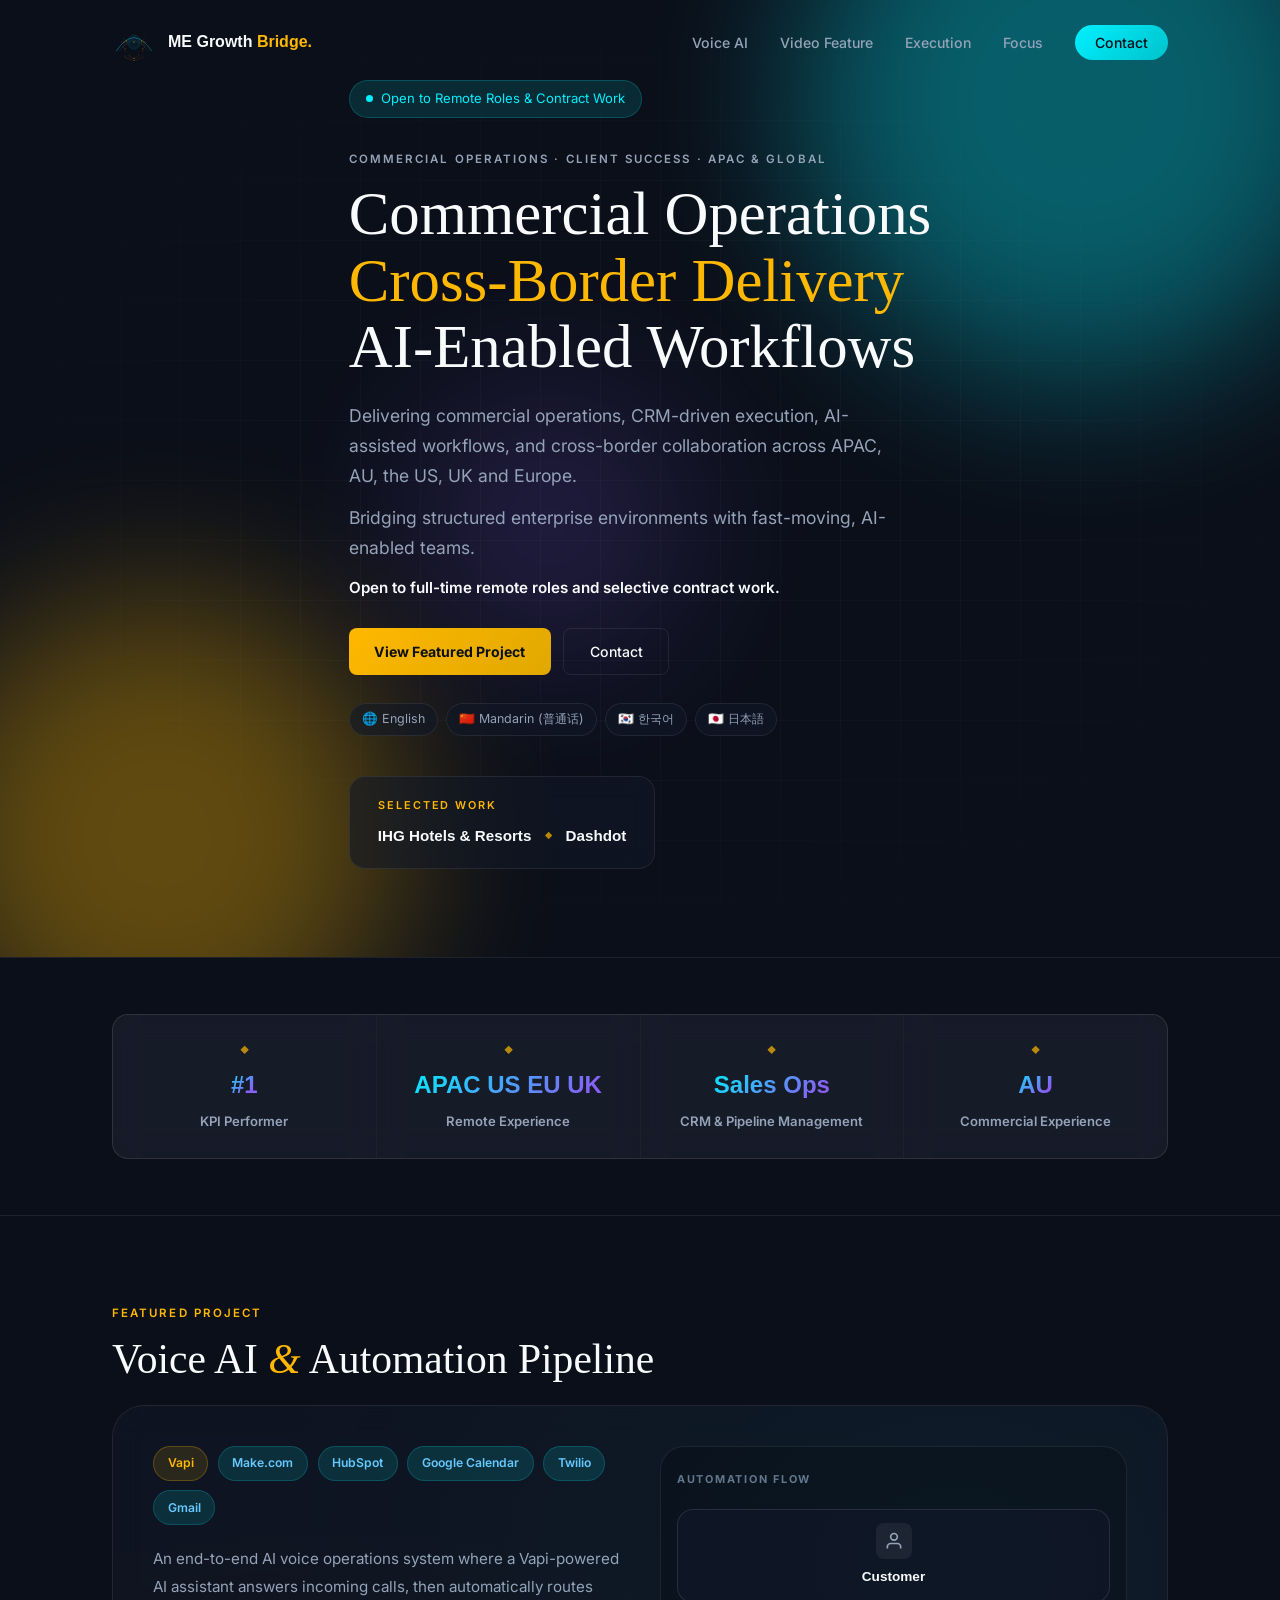
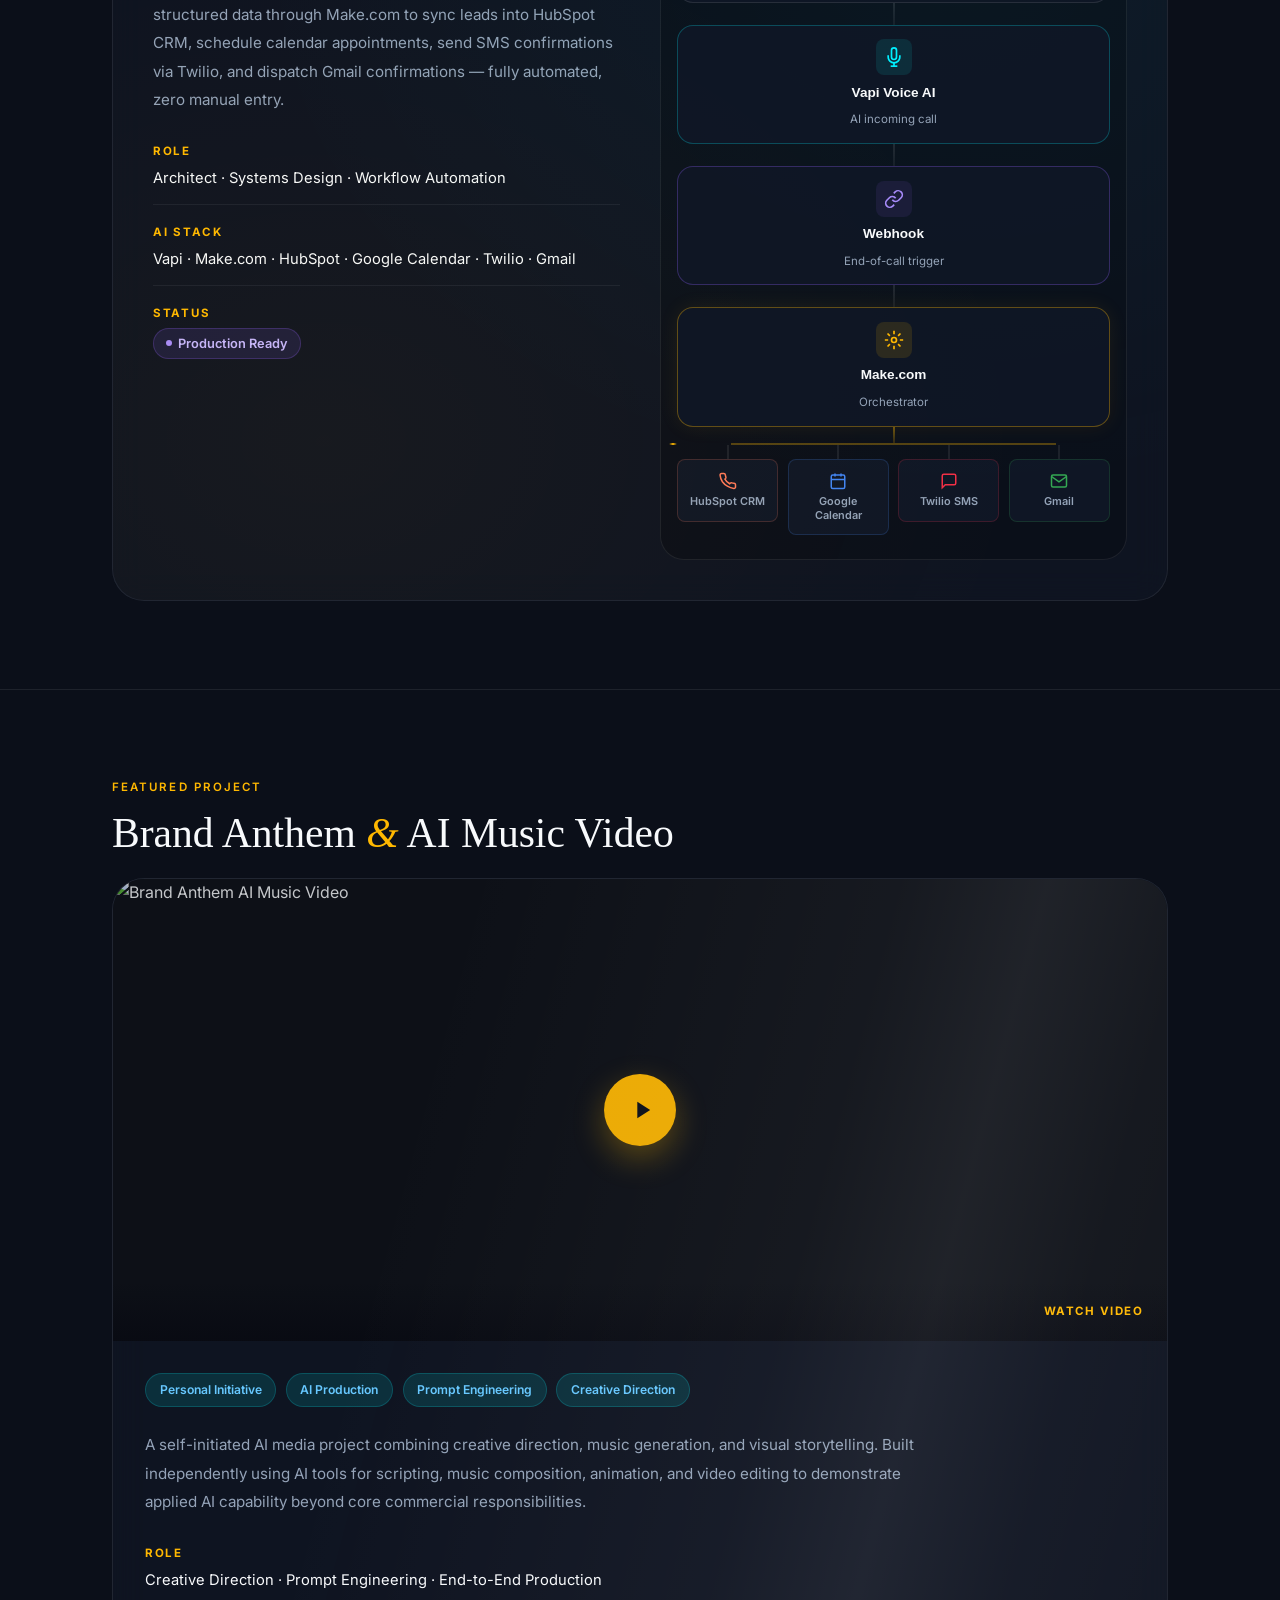
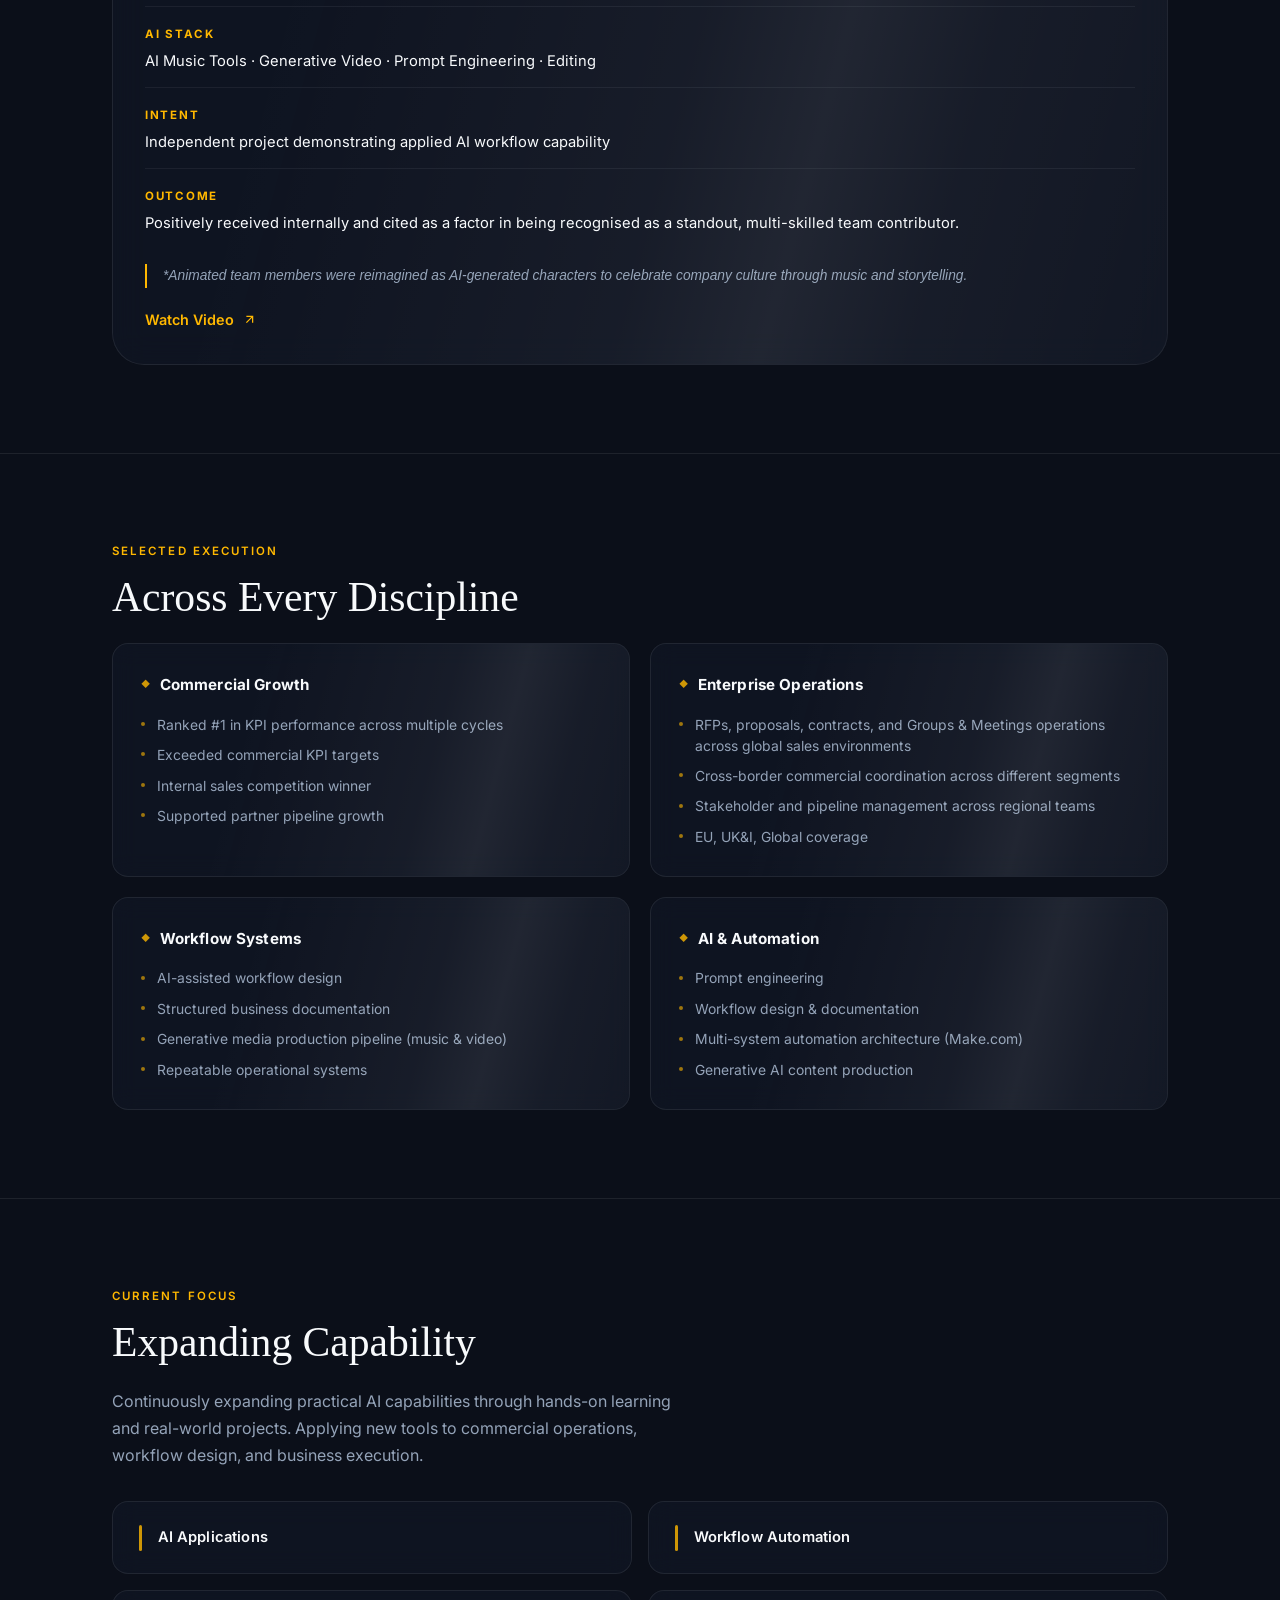
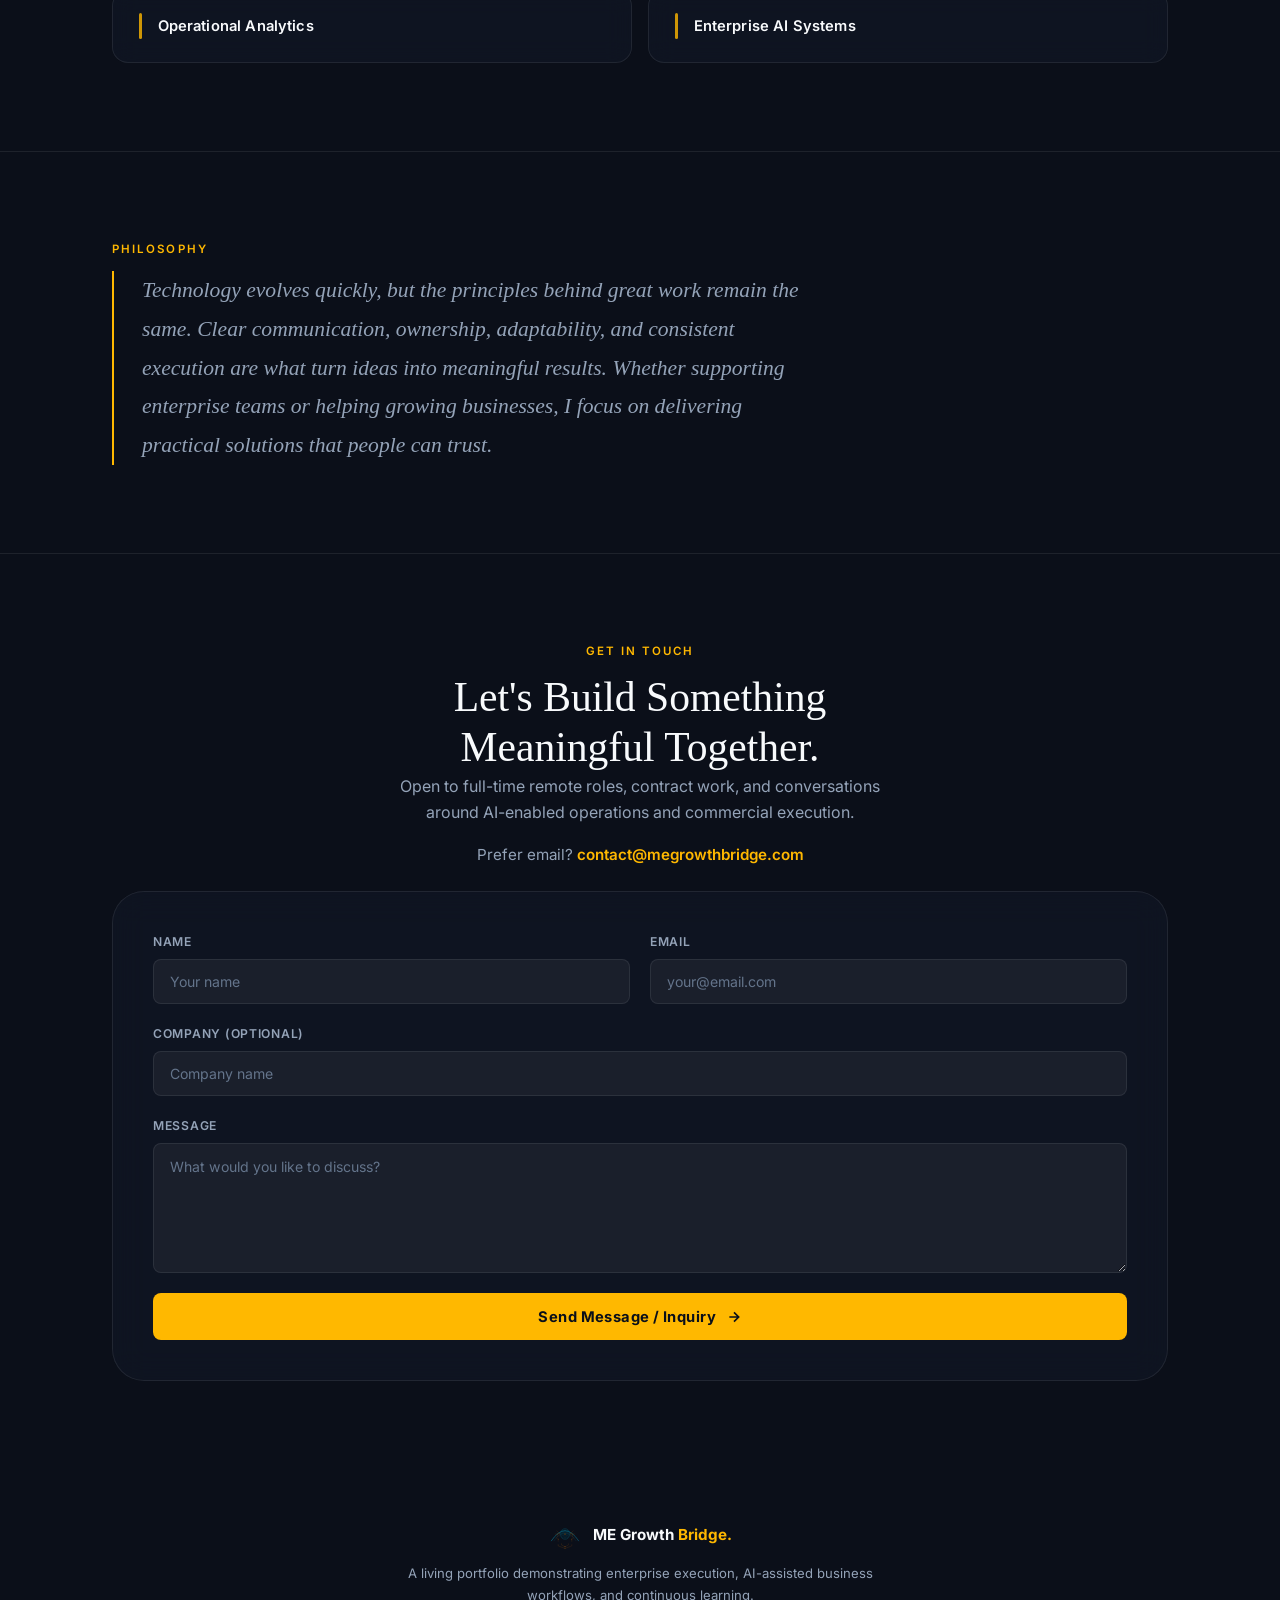
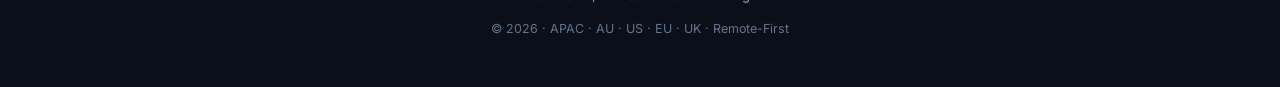
==== commit 3e1758fb: "Remove '∘' from KPI counts in index.html" ====
--- a/index.html
+++ b/index.html
@@ -101,7 +101,7 @@
       </div>
       <div class="cred-card">
         <span class="cred-icon">&#9670;</span>
-        <span class="cred-number" data-count="APAC ∘ US ∘ EU ∘ UK">APAC ∘ US ∘ EU ∘ UK</span>
+        <span class="cred-number" data-count="APAC ∘ US ∘ EU ∘ UK">APAC US EU UK</span>
         <span class="cred-label">Remote Experience</span>
       </div>
       <div class="cred-card">
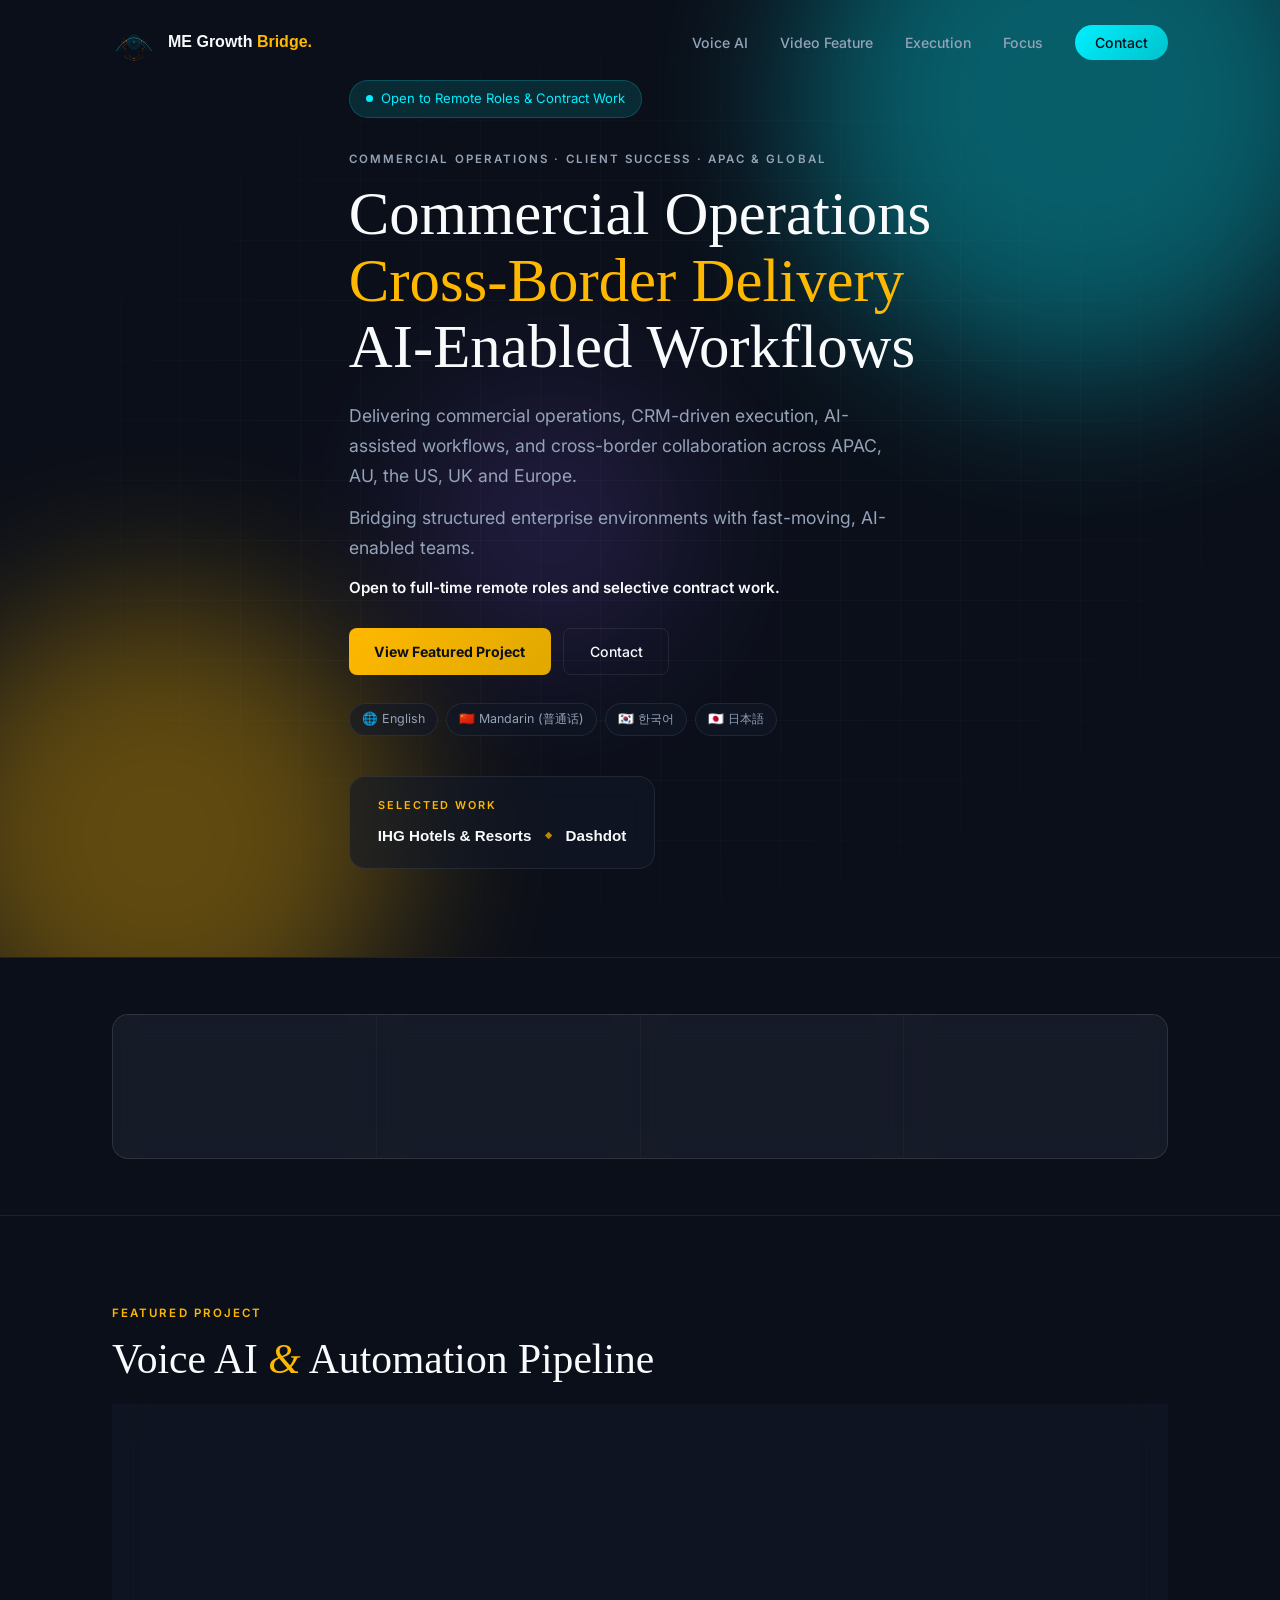
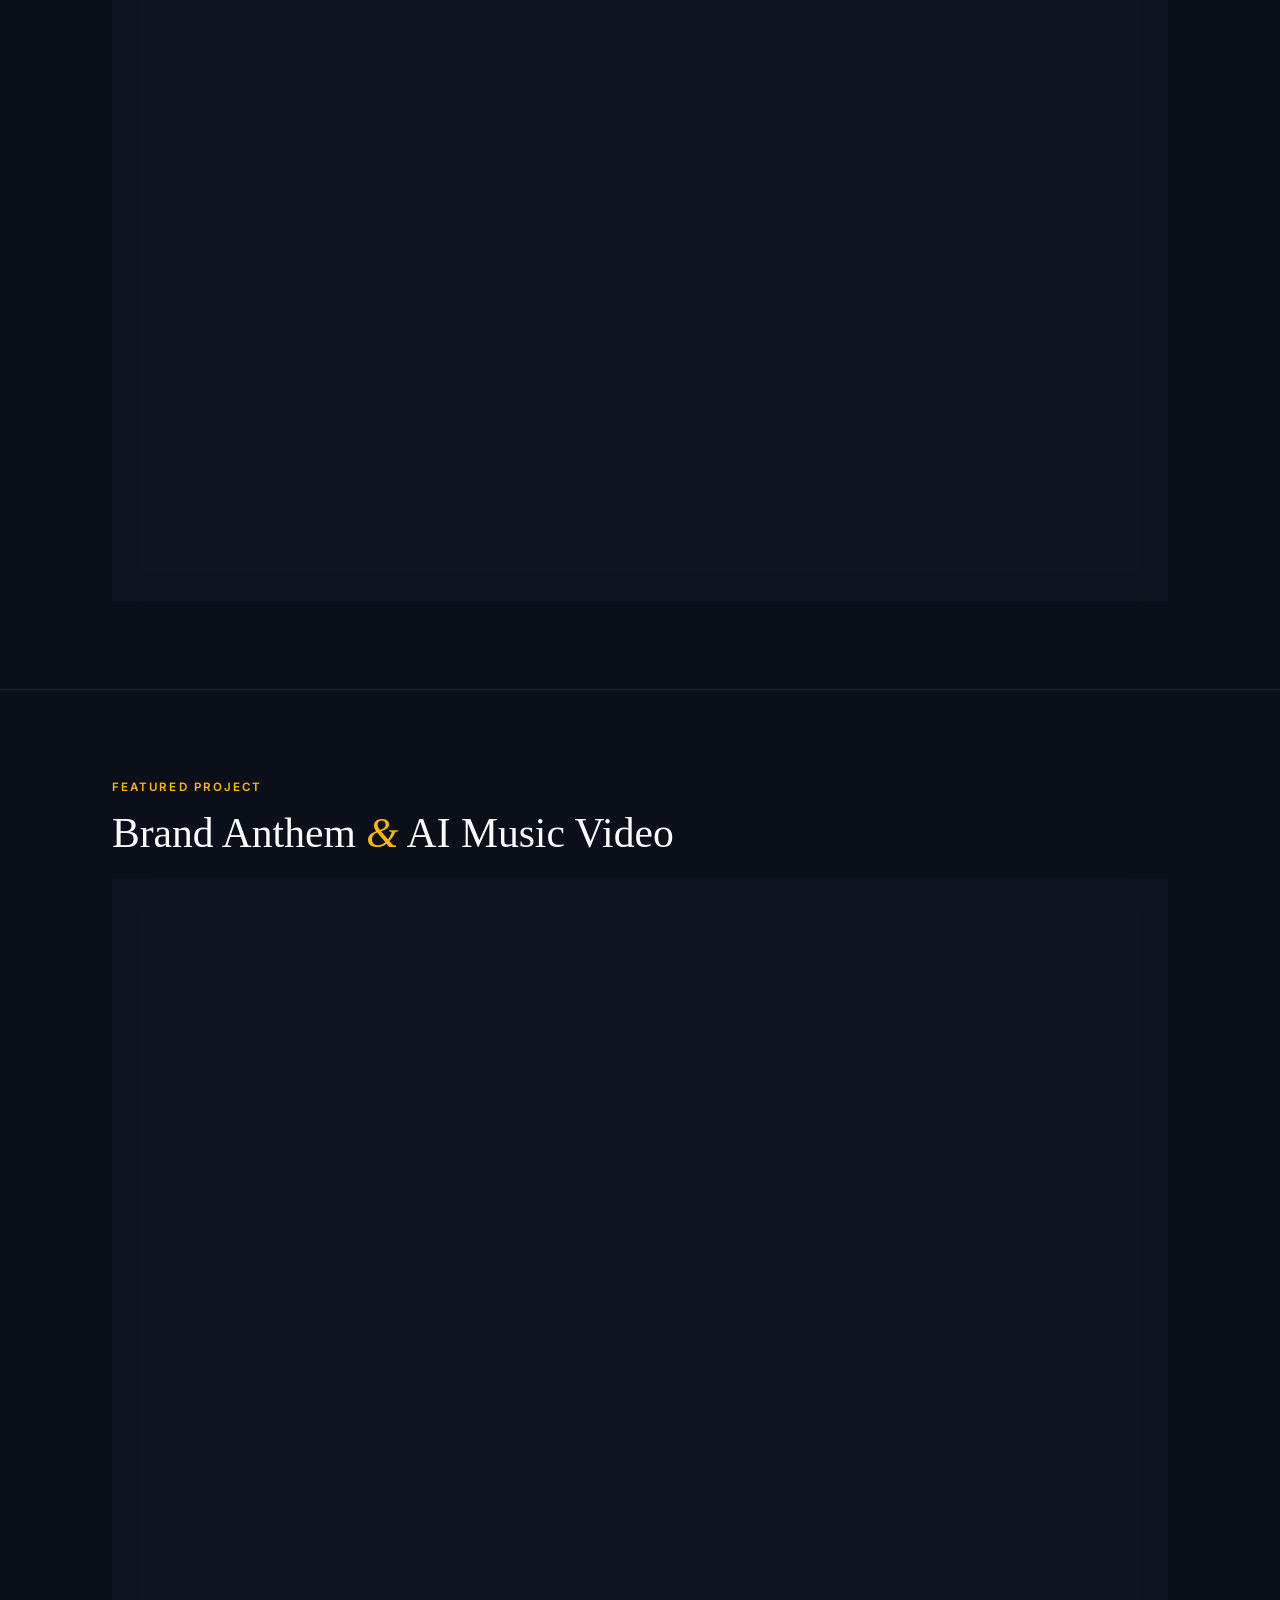
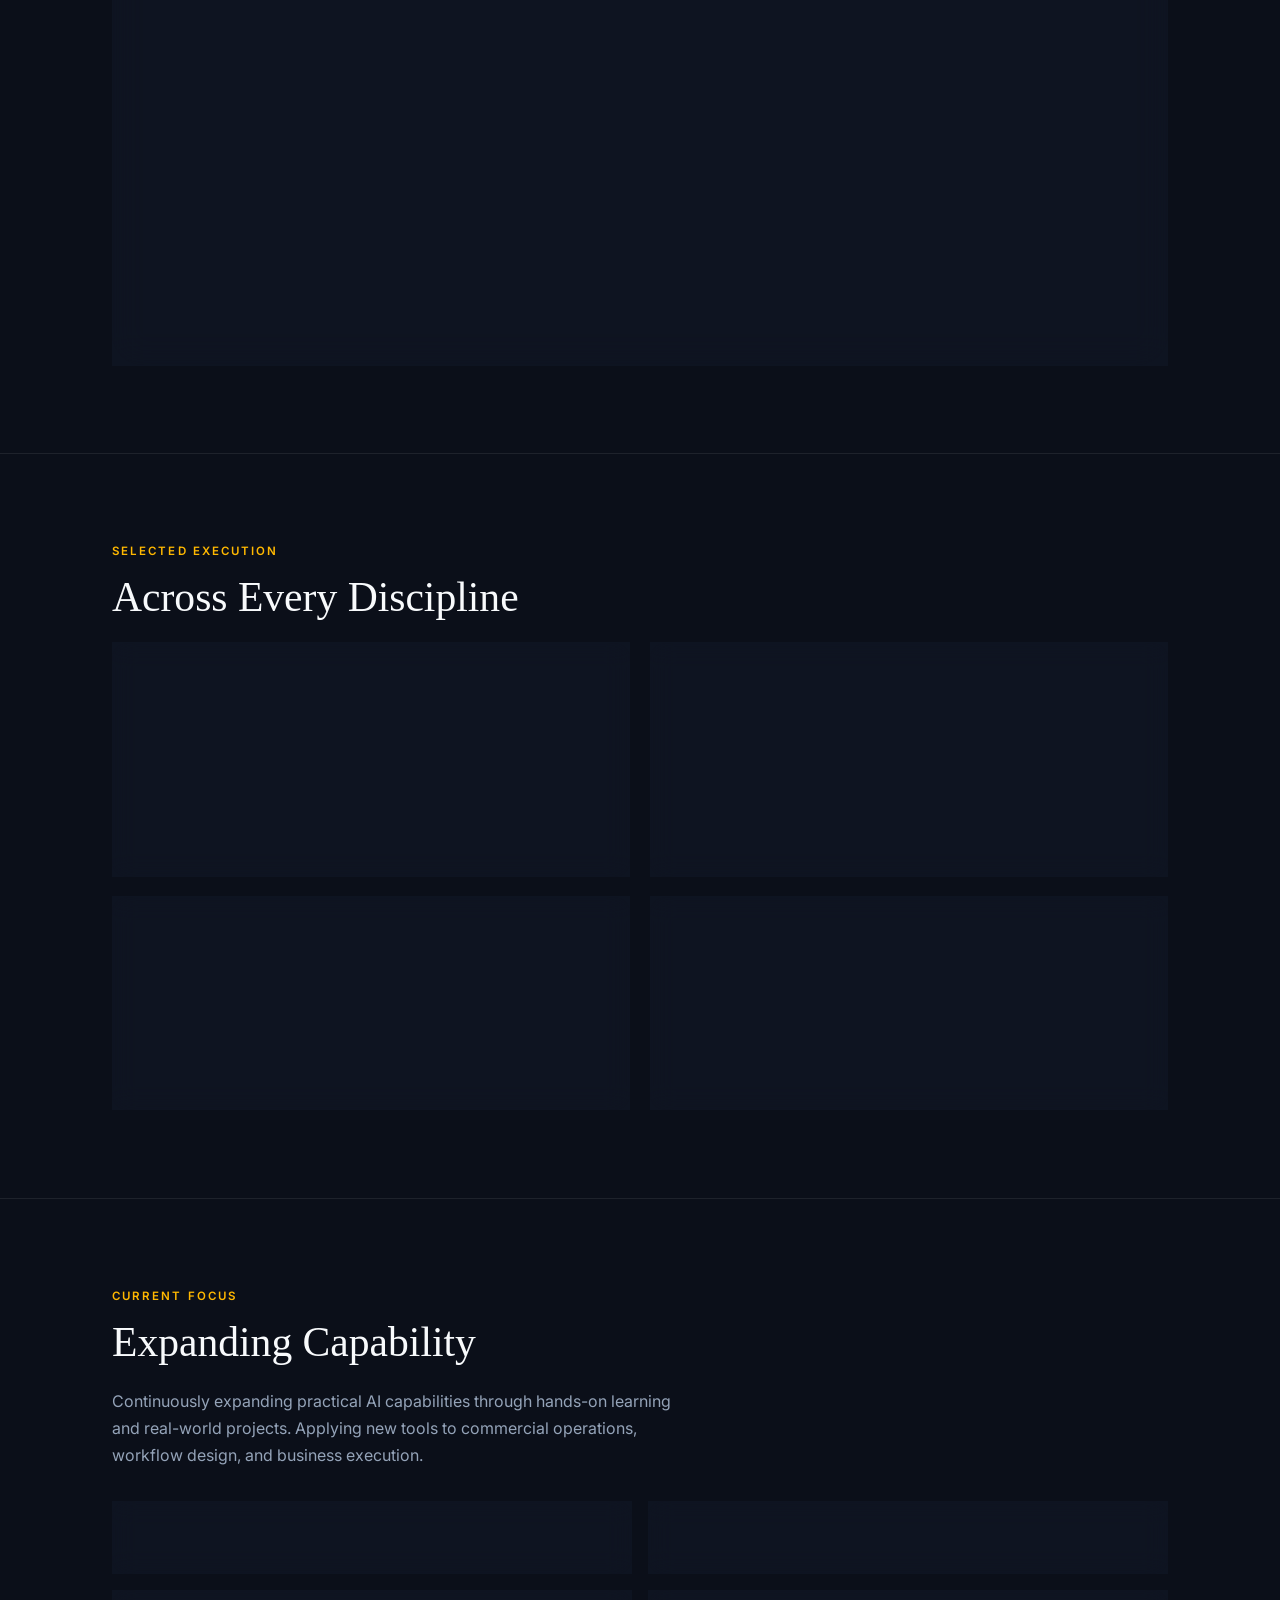
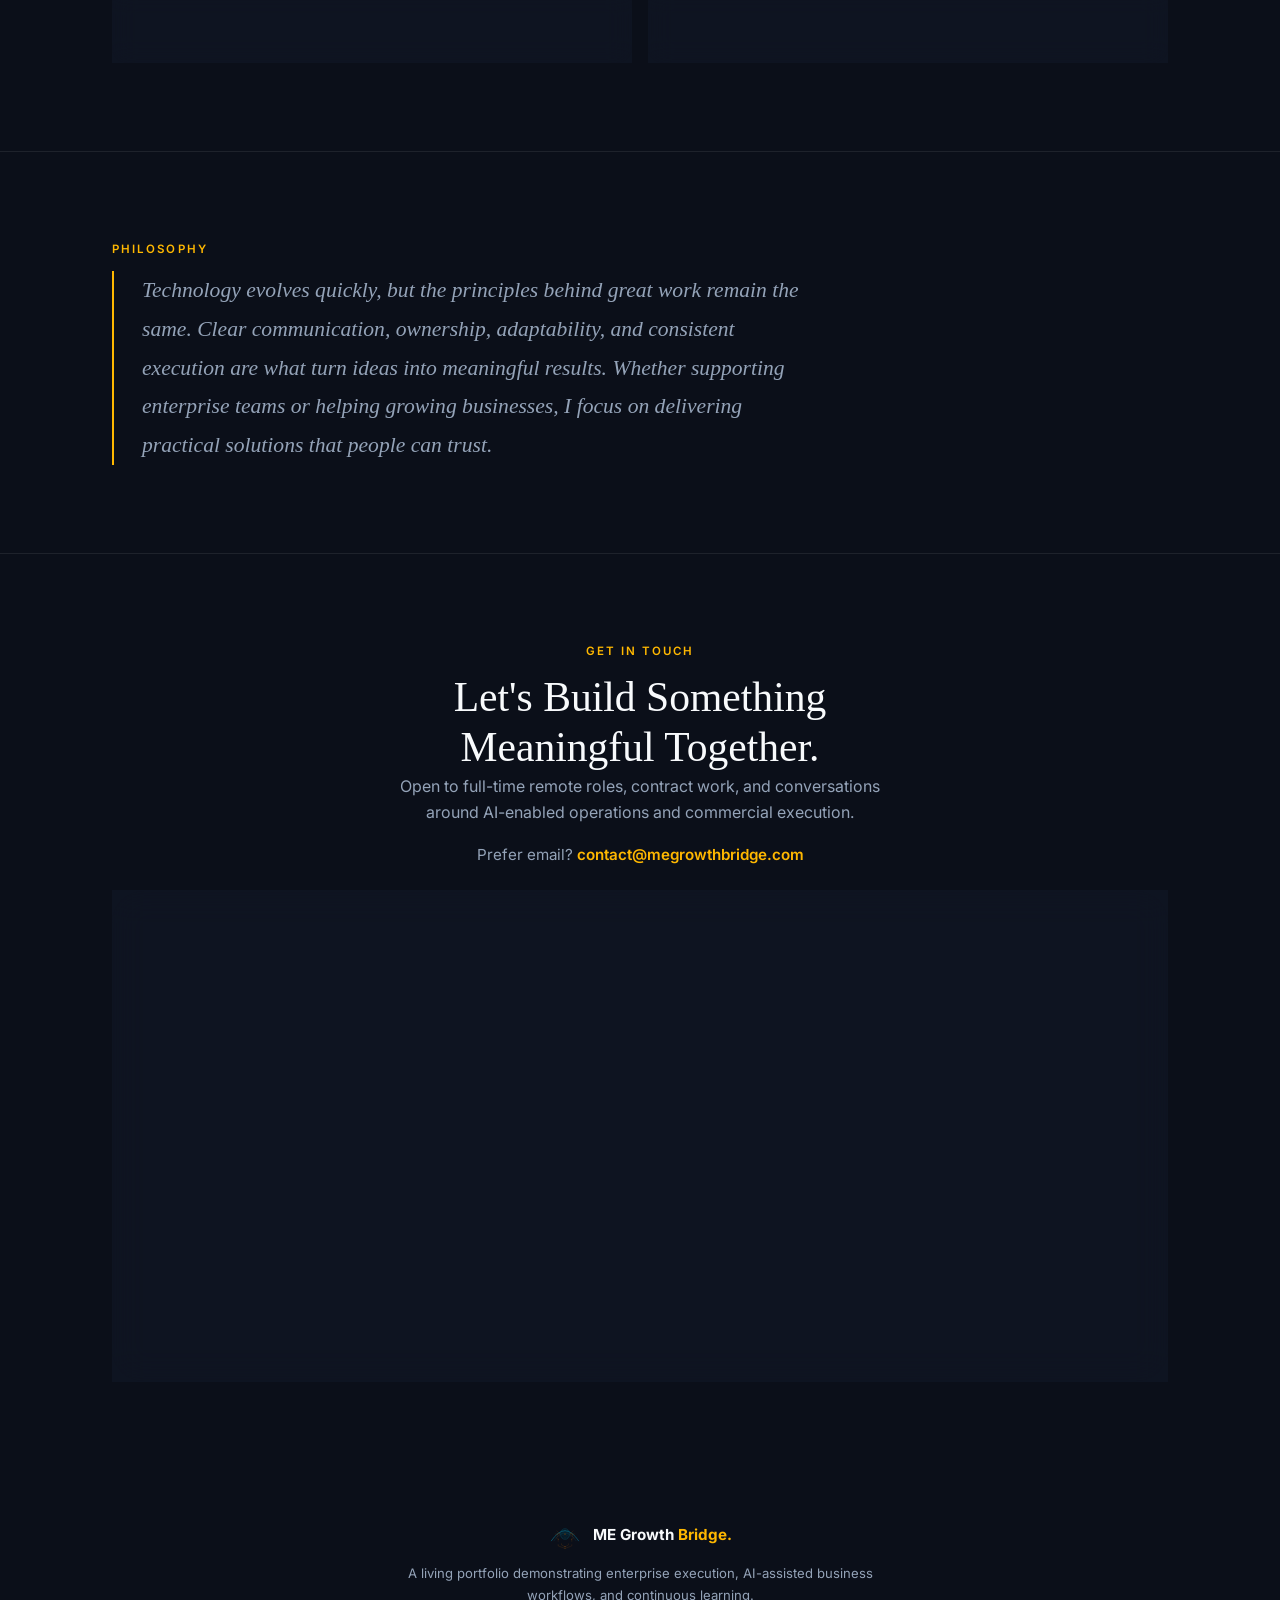
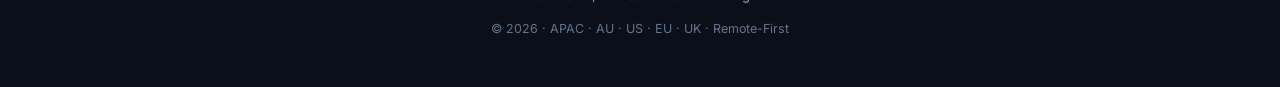
==== commit c7dfc439: "Update index.html" ====
--- a/index.html
+++ b/index.html
@@ -324,7 +324,7 @@
           <li>RFPs, proposals, contracts, and Groups &amp; Meetings operations across global sales environments</li>
           <li>Cross-border commercial coordination across different segments</li>
           <li>Stakeholder and pipeline management across regional teams</li>
-          <li>EU, UK&amp;I, Global coverage</li>
+          <li>EU, UK &amp; I, Global coverage</li>
         </ul>
       </div>
       <div class="exec-card reveal reveal-delay-3 shimmer-sweep">
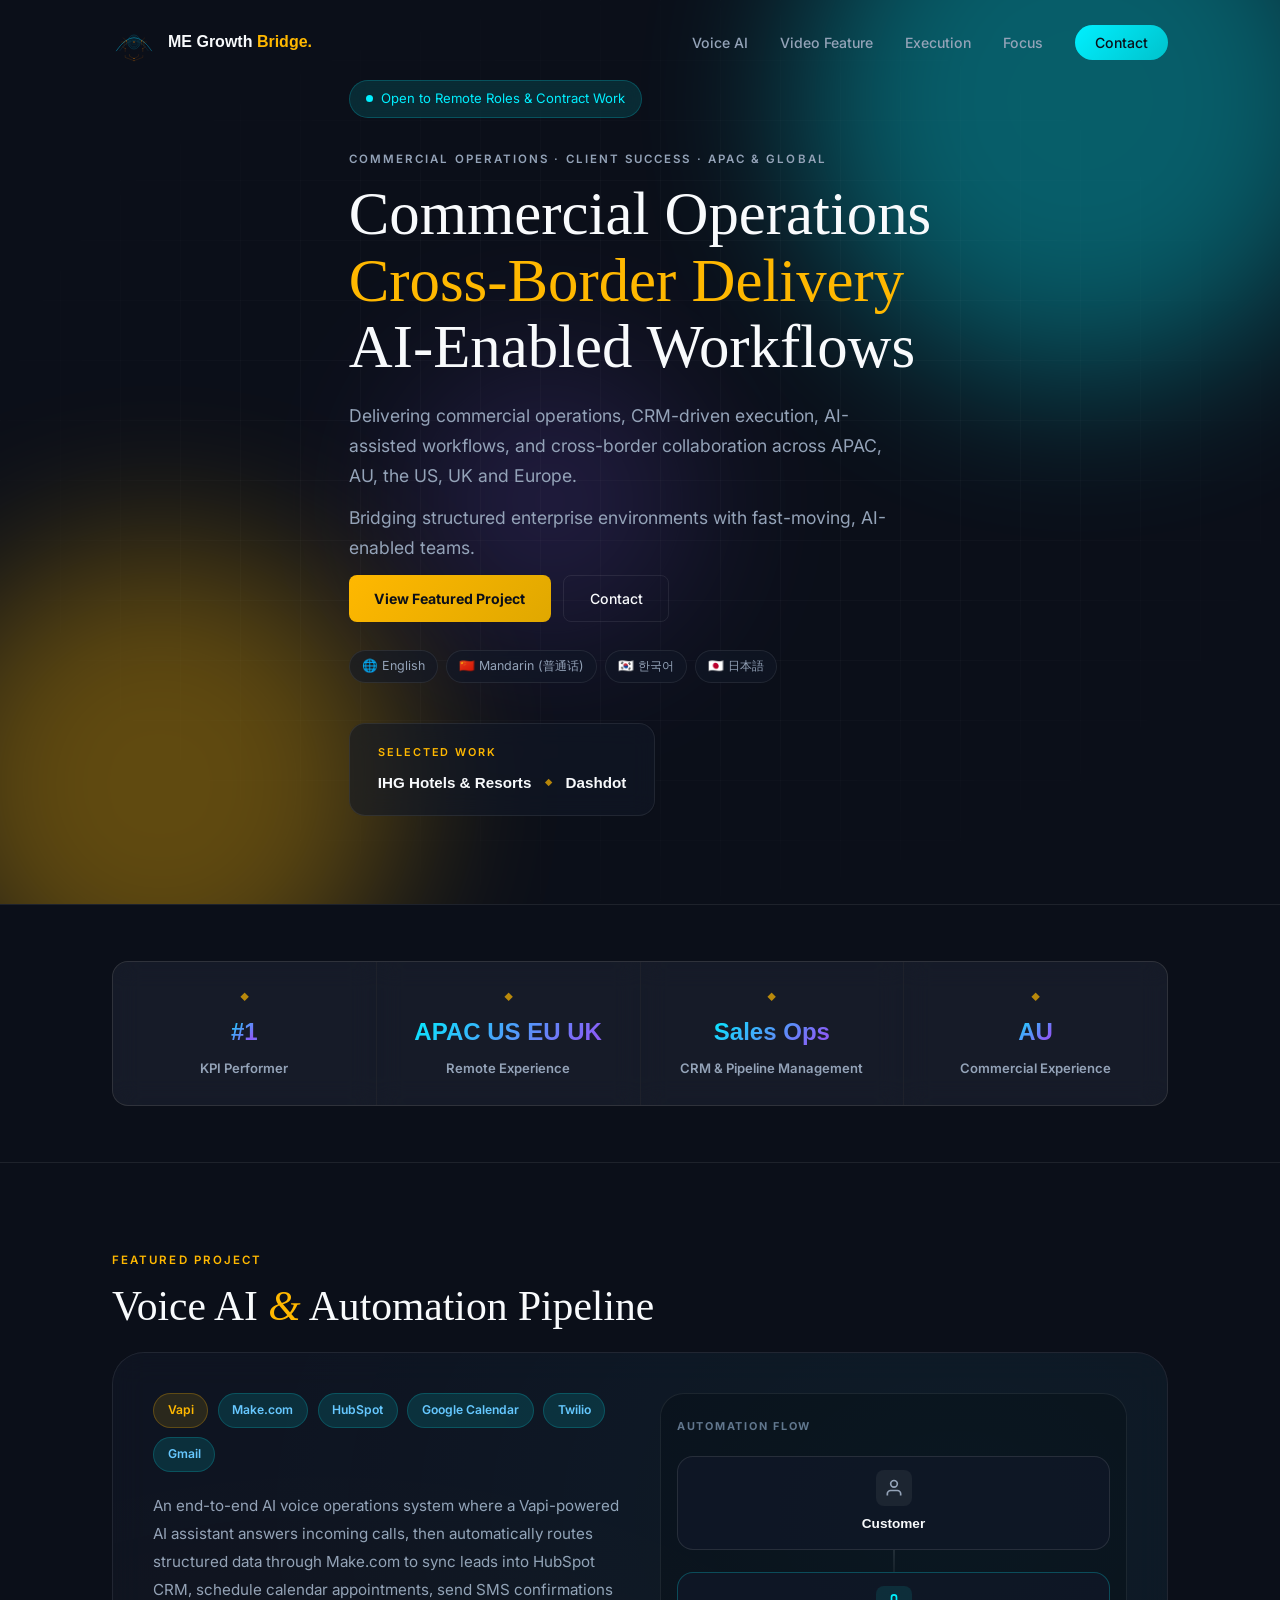
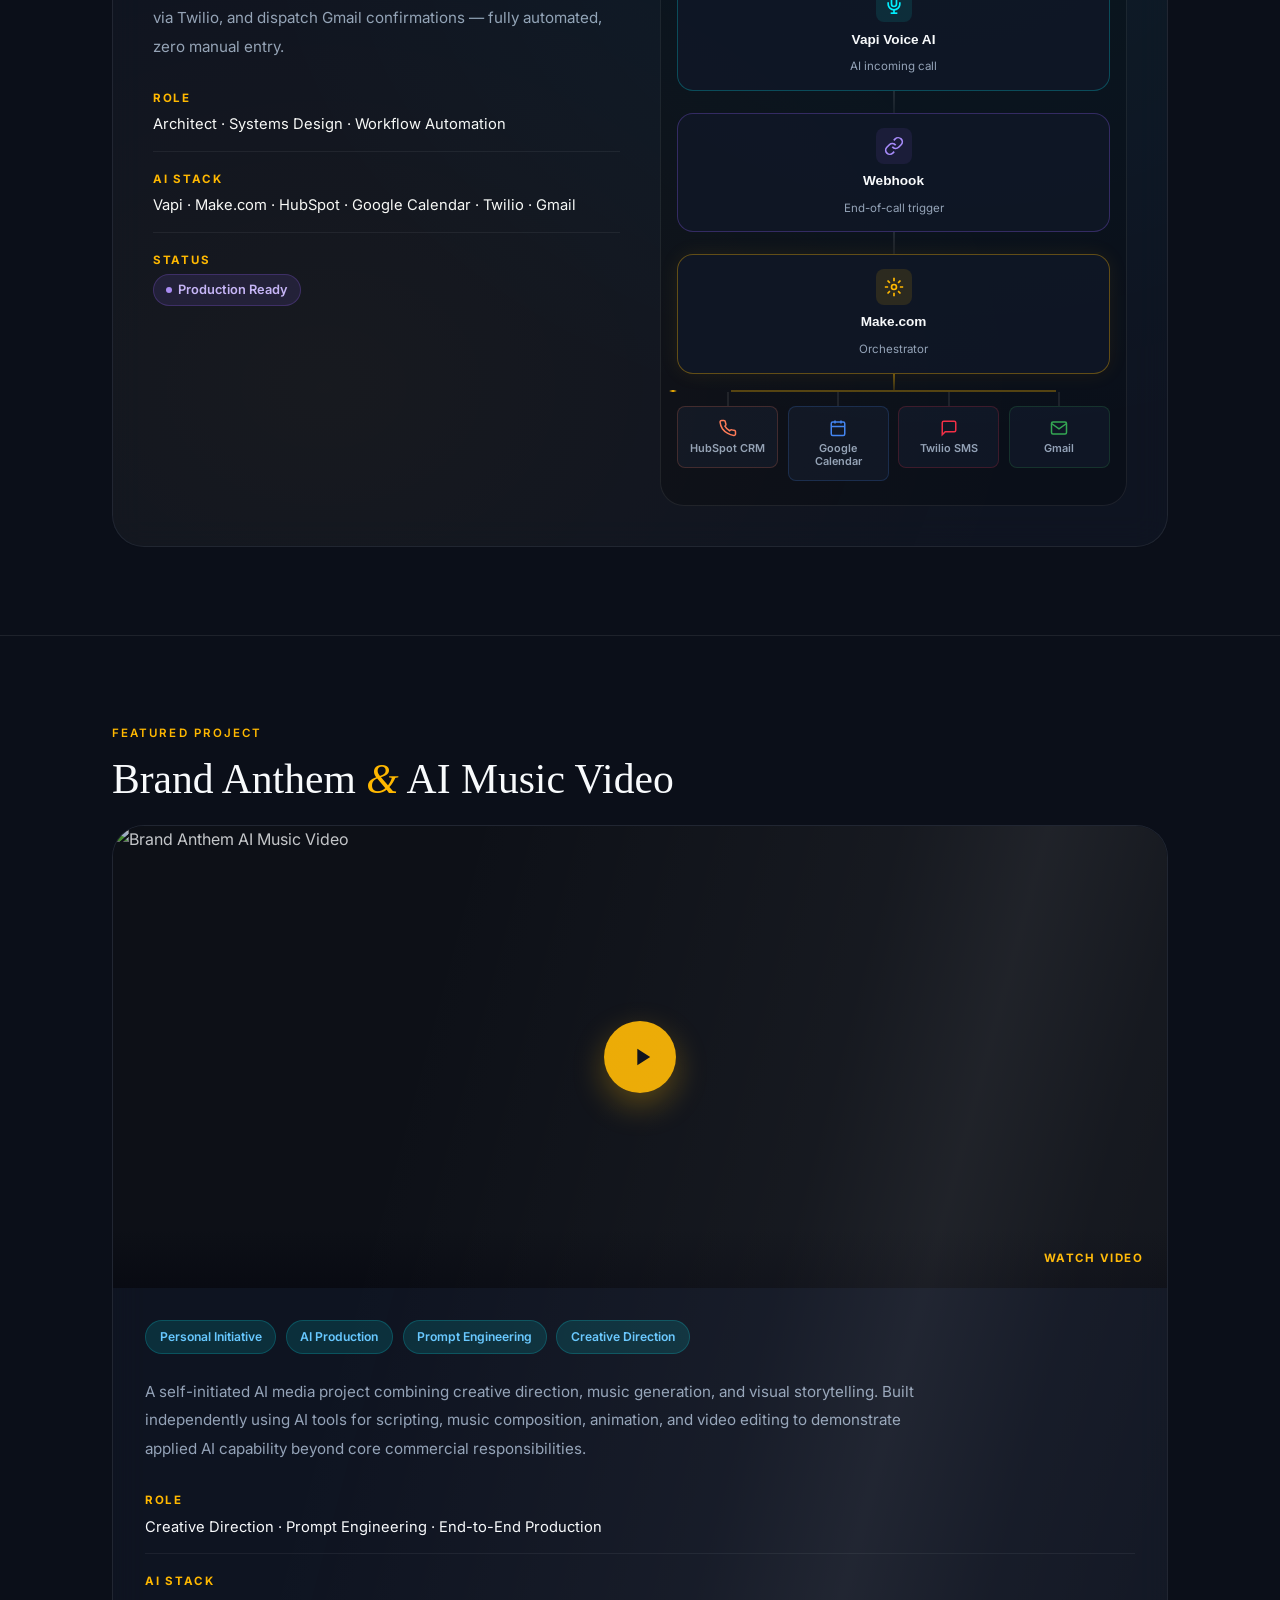
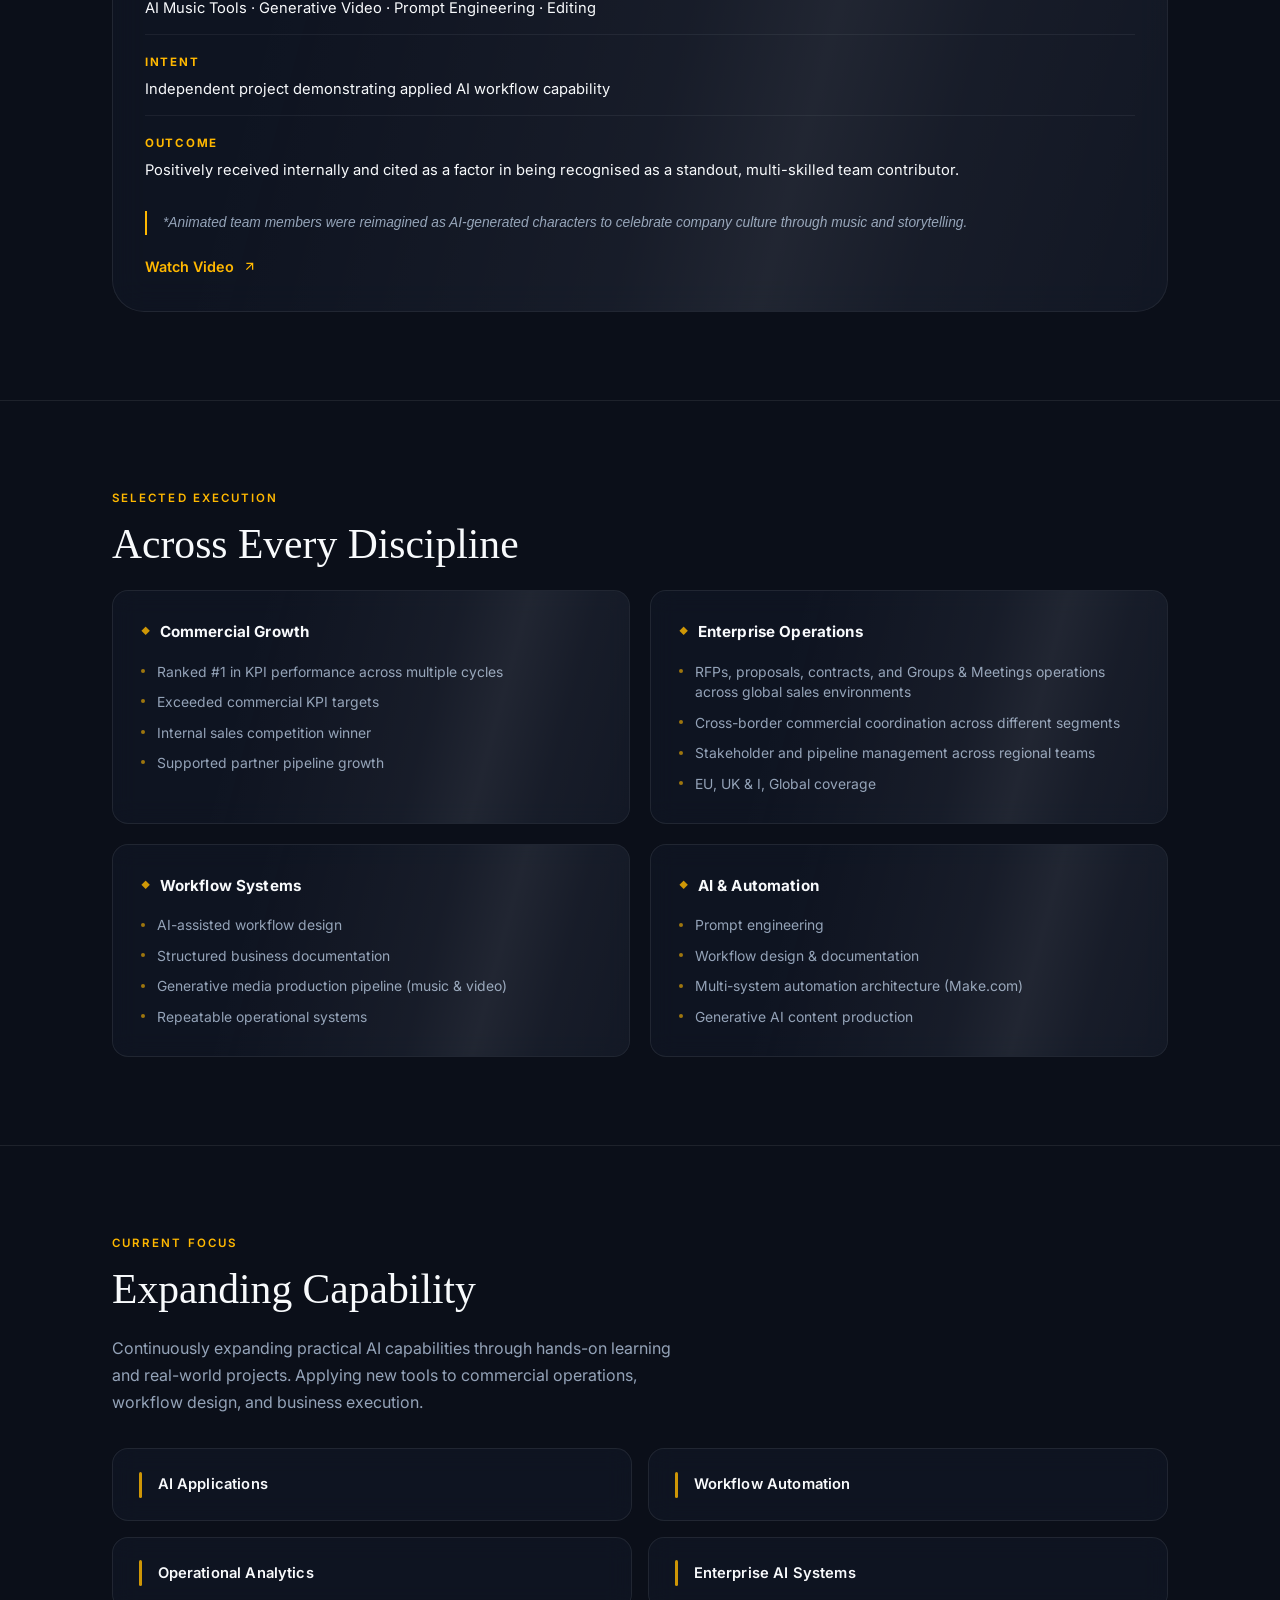
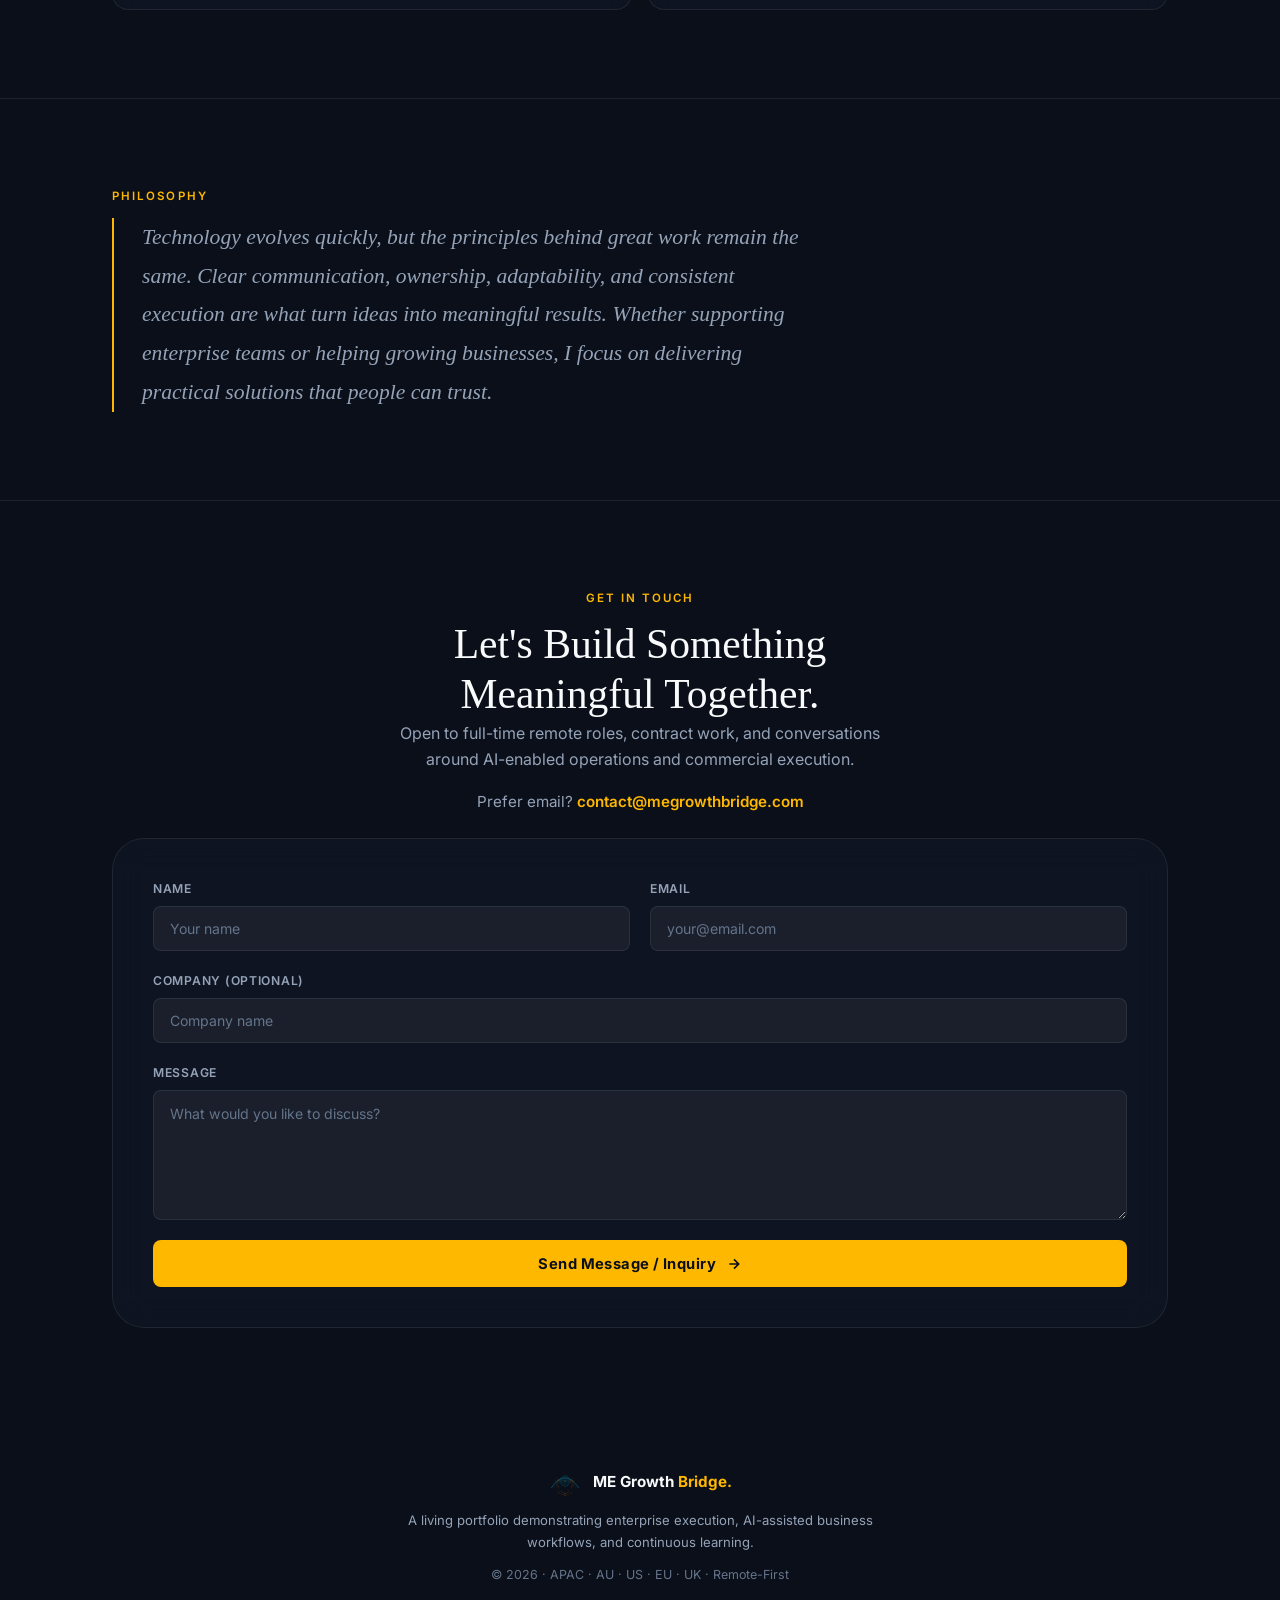
==== commit 027848c2: "Update index.html" ====
--- a/index.html
+++ b/index.html
@@ -67,7 +67,6 @@
       </h1>
       <p class="hero-sub">Delivering commercial operations, CRM-driven execution, AI-assisted workflows, and cross-border collaboration across APAC, AU, the US, UK and Europe.</p>
       <p class="hero-sub">Bridging structured enterprise environments with fast-moving, AI-enabled teams.</p>
-      <p class="hero-avail">Open to full-time remote roles and selective contract work.</p>
       <div class="hero-actions">
         <a href="#voice-ai" class="btn-primary">View Featured Project</a>
         <a href="#contact" class="btn-ghost">Contact</a>
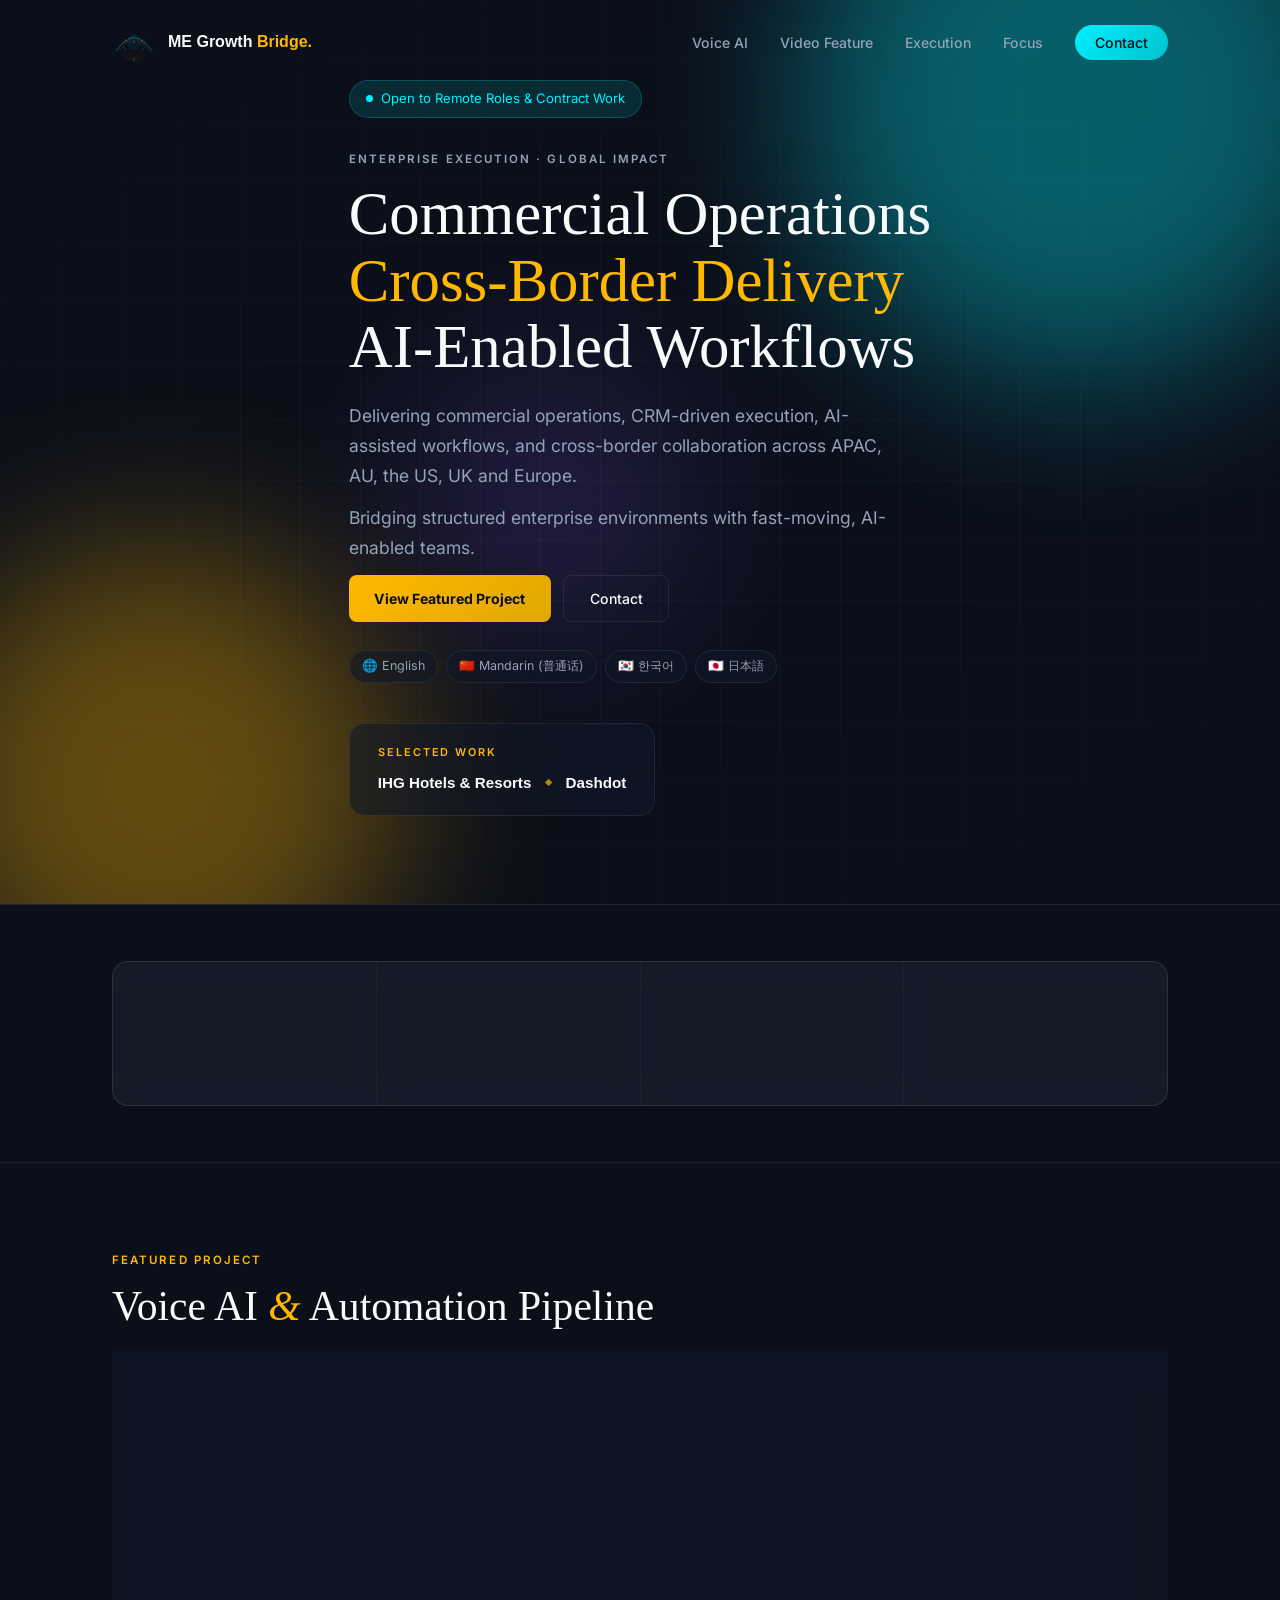
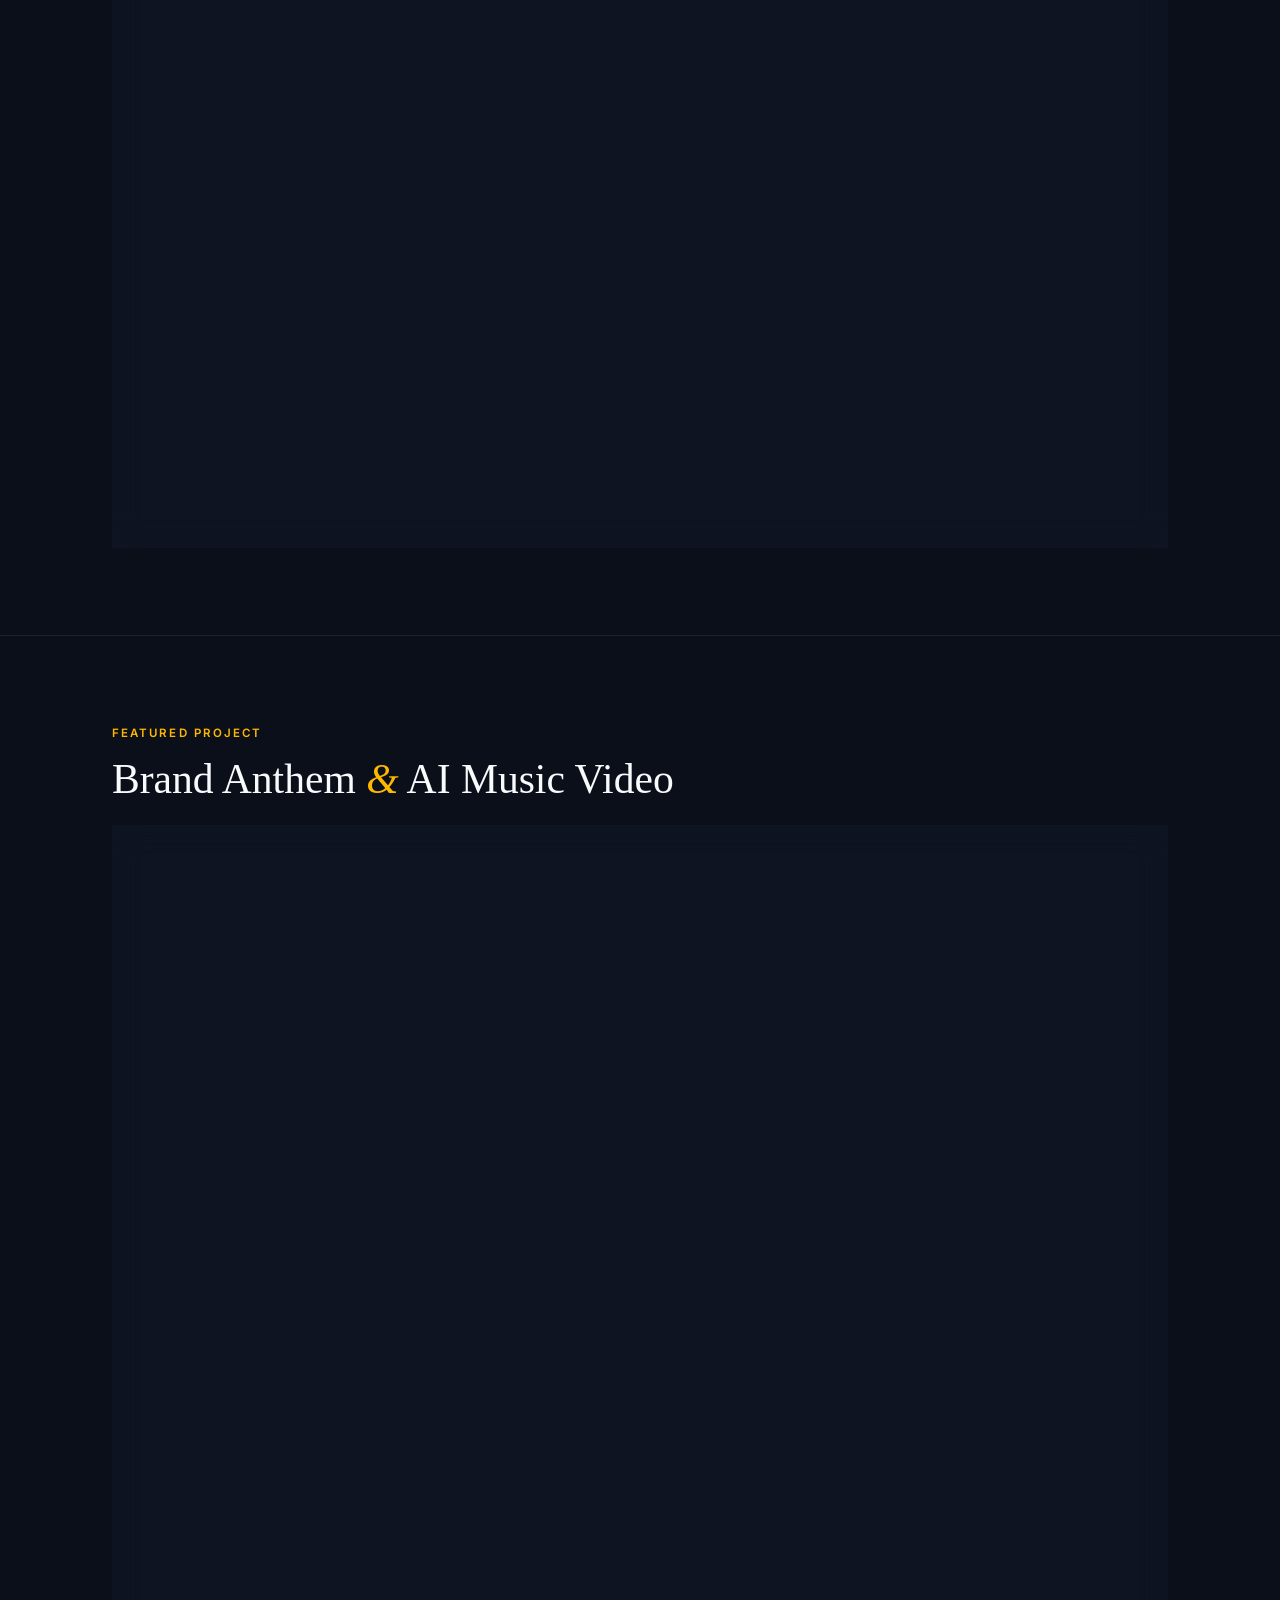
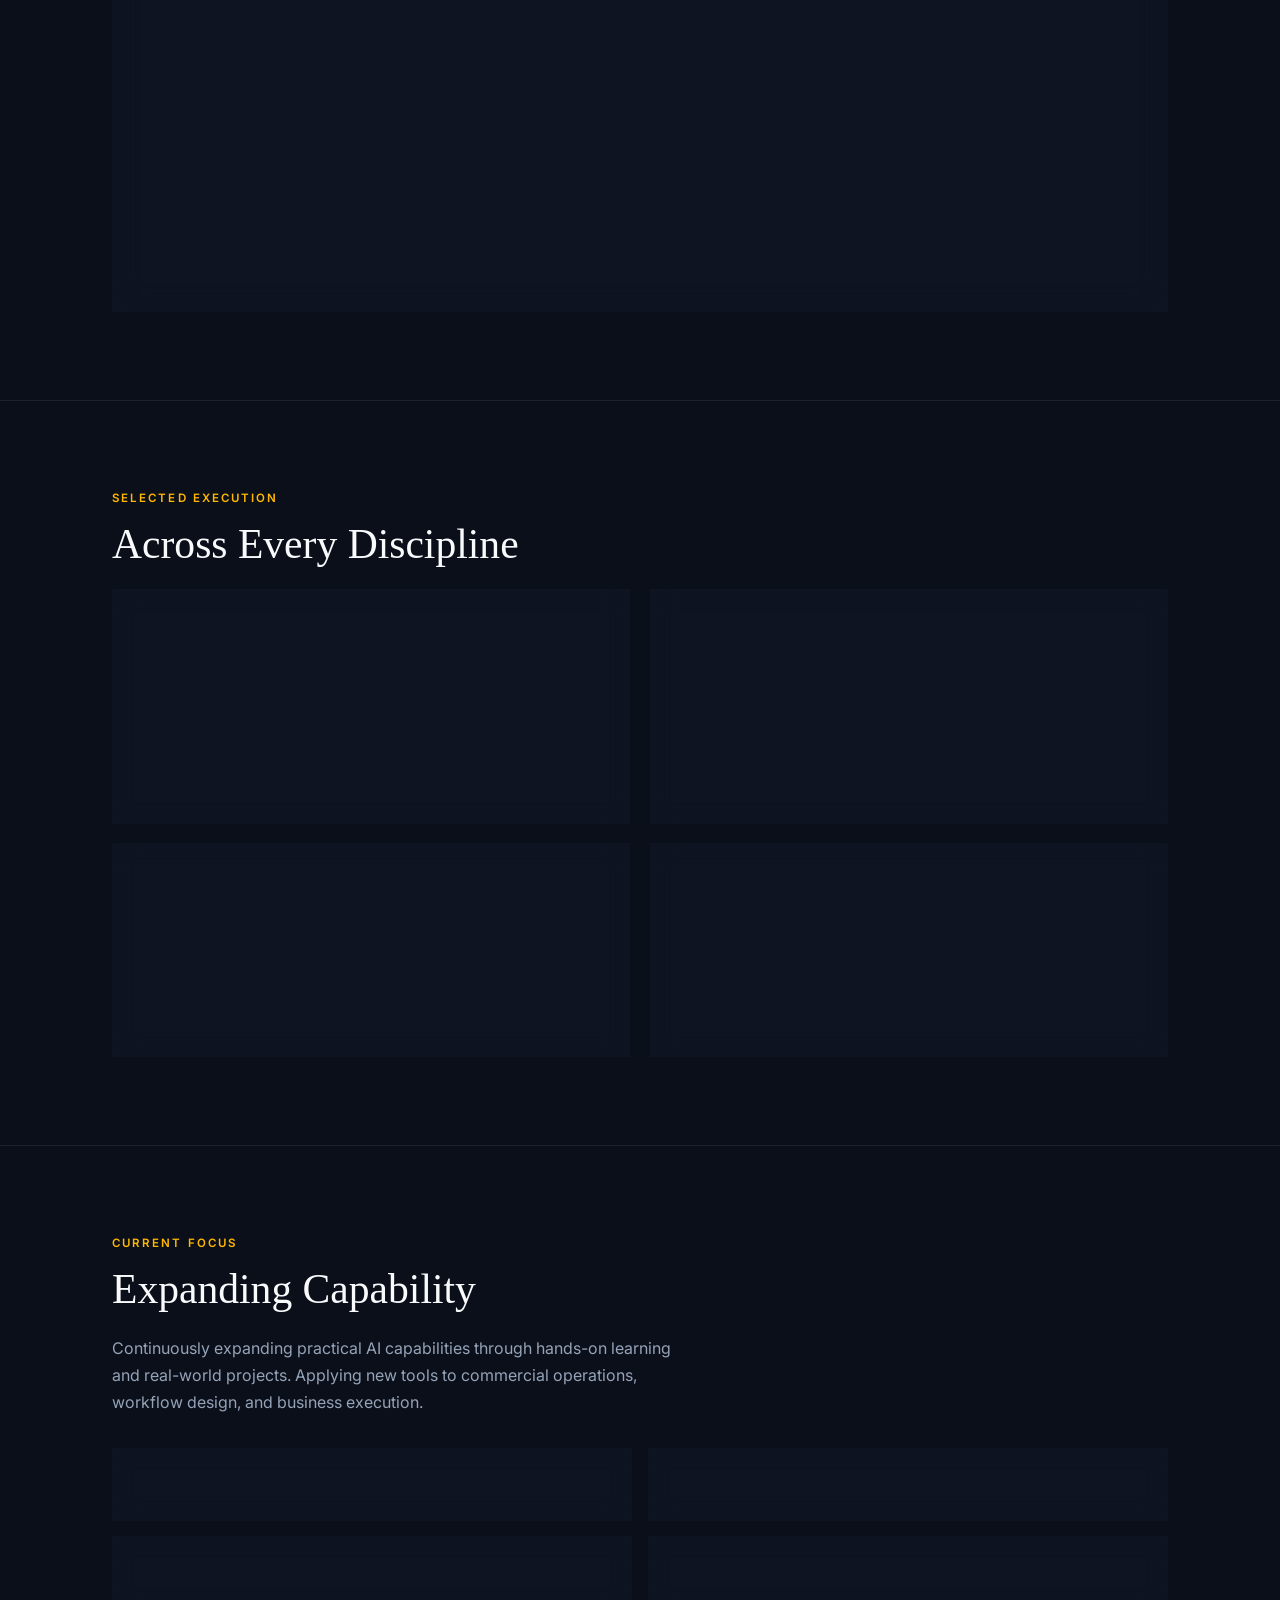
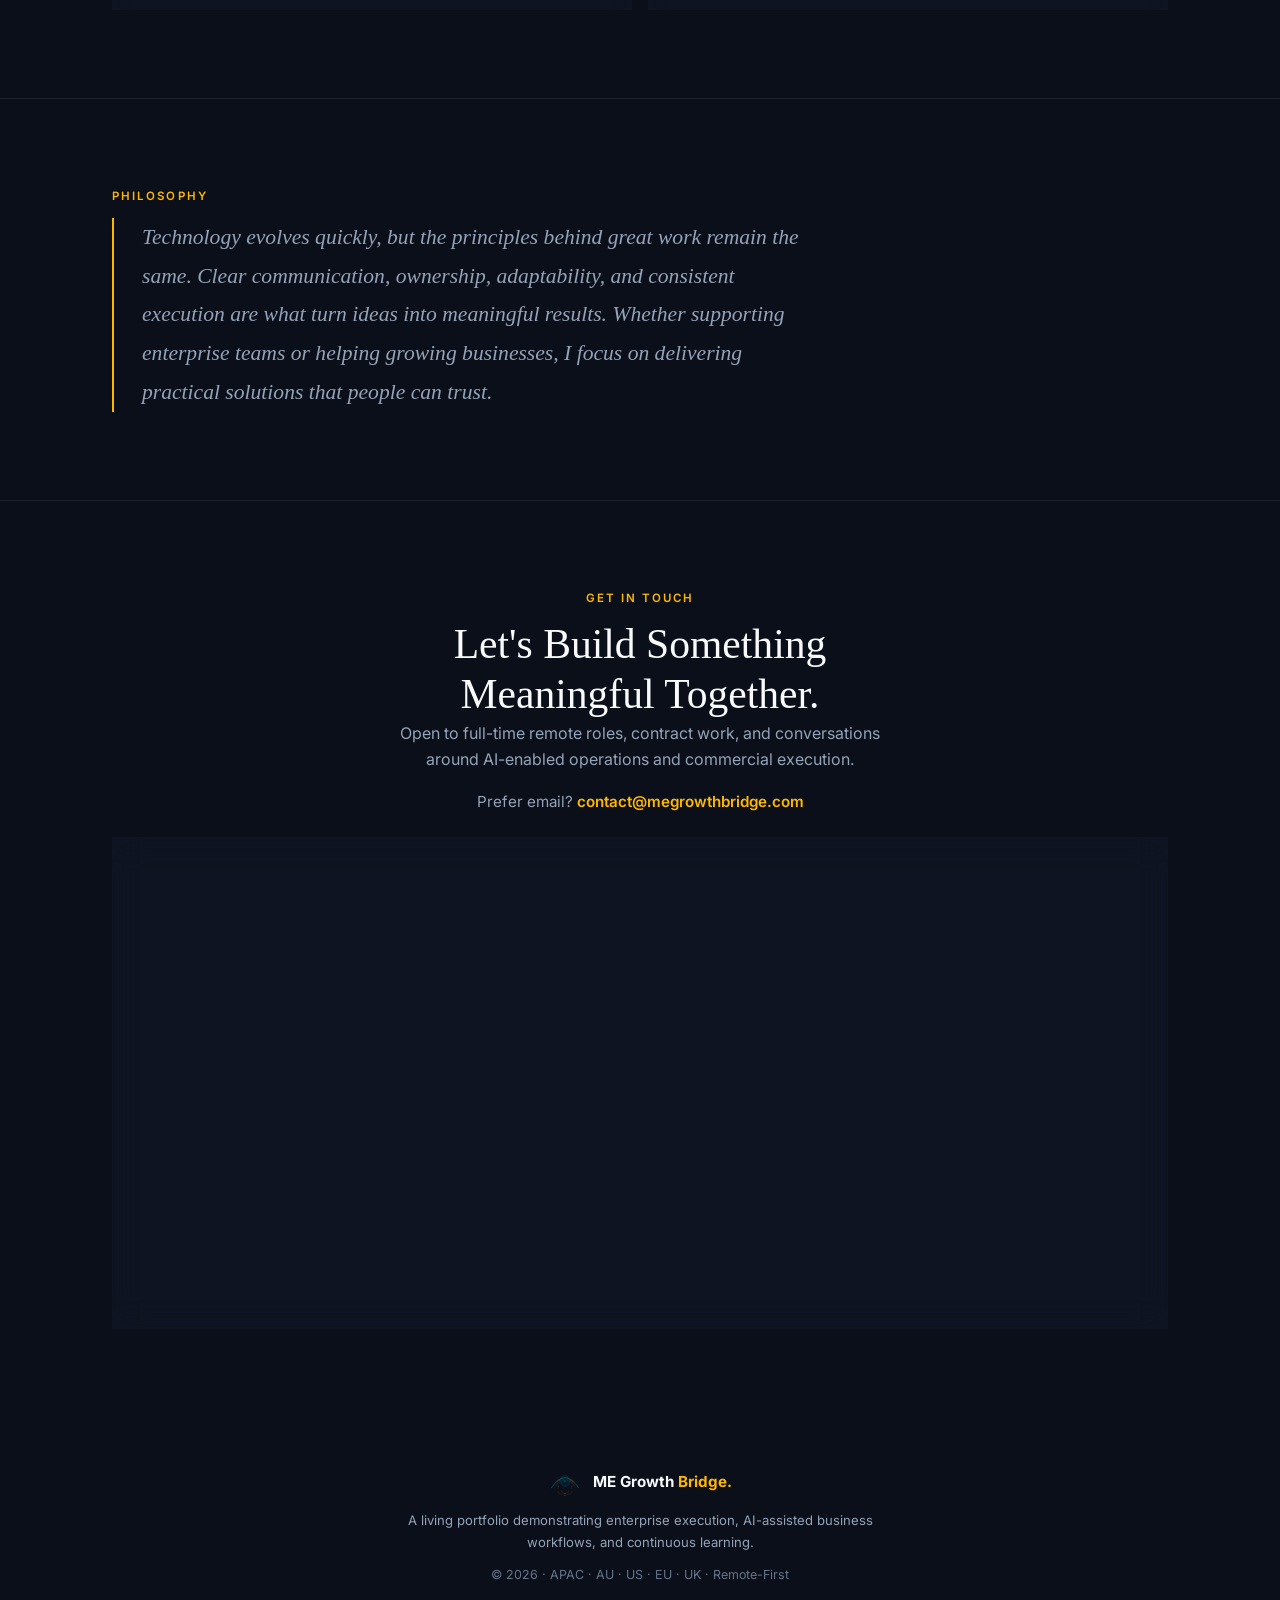
==== commit 85654010: "Update index.html" ====
--- a/index.html
+++ b/index.html
@@ -60,7 +60,7 @@
       <div class="hero-badge">
         <span class="dot"></span> Open to Remote Roles &amp; Contract Work
       </div>
-      <p class="hero-eyebrow">Commercial Operations &middot; Client Success &middot; APAC &amp; Global</p>
+      <p class="hero-eyebrow">Enterprise Execution &middot; Global Impact</p>
       <h1>Commercial Operations<br>
         <span class="line-gold">Cross-Border Delivery</span><br>
         AI-Enabled Workflows
